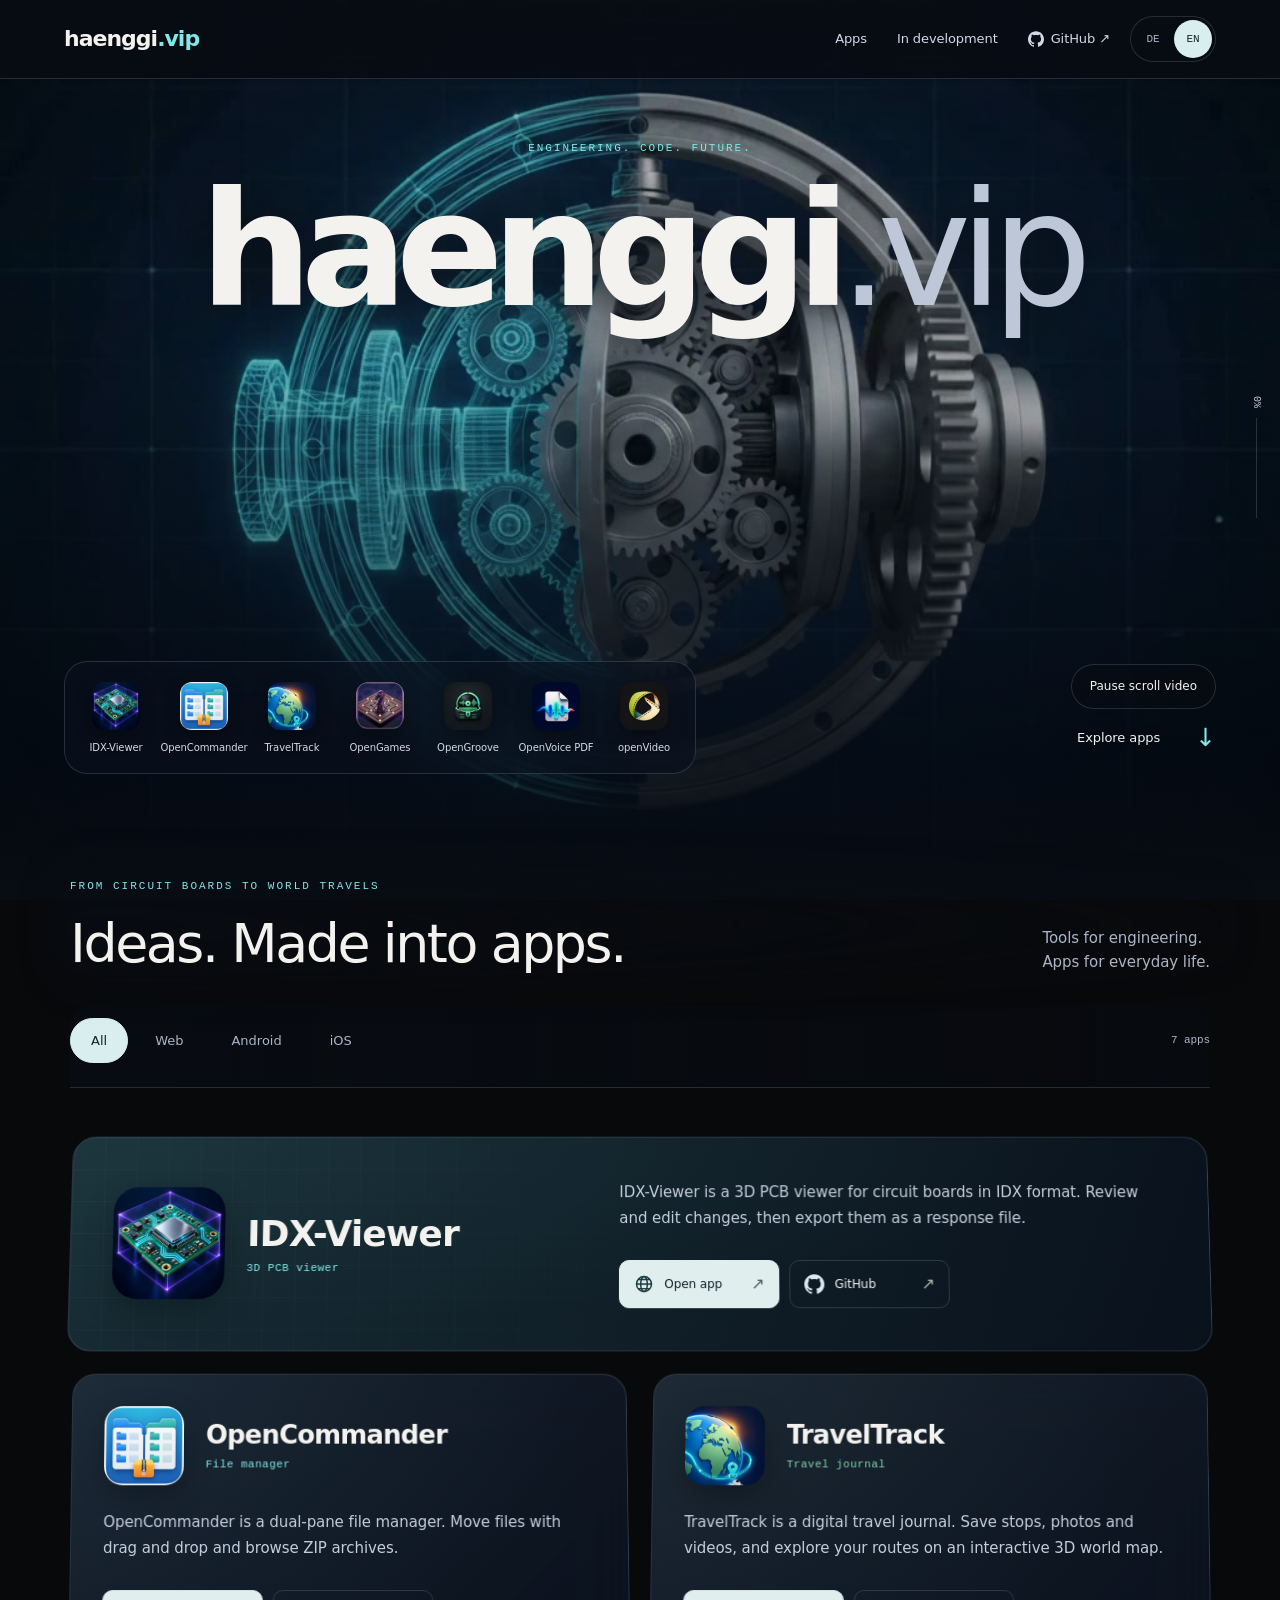
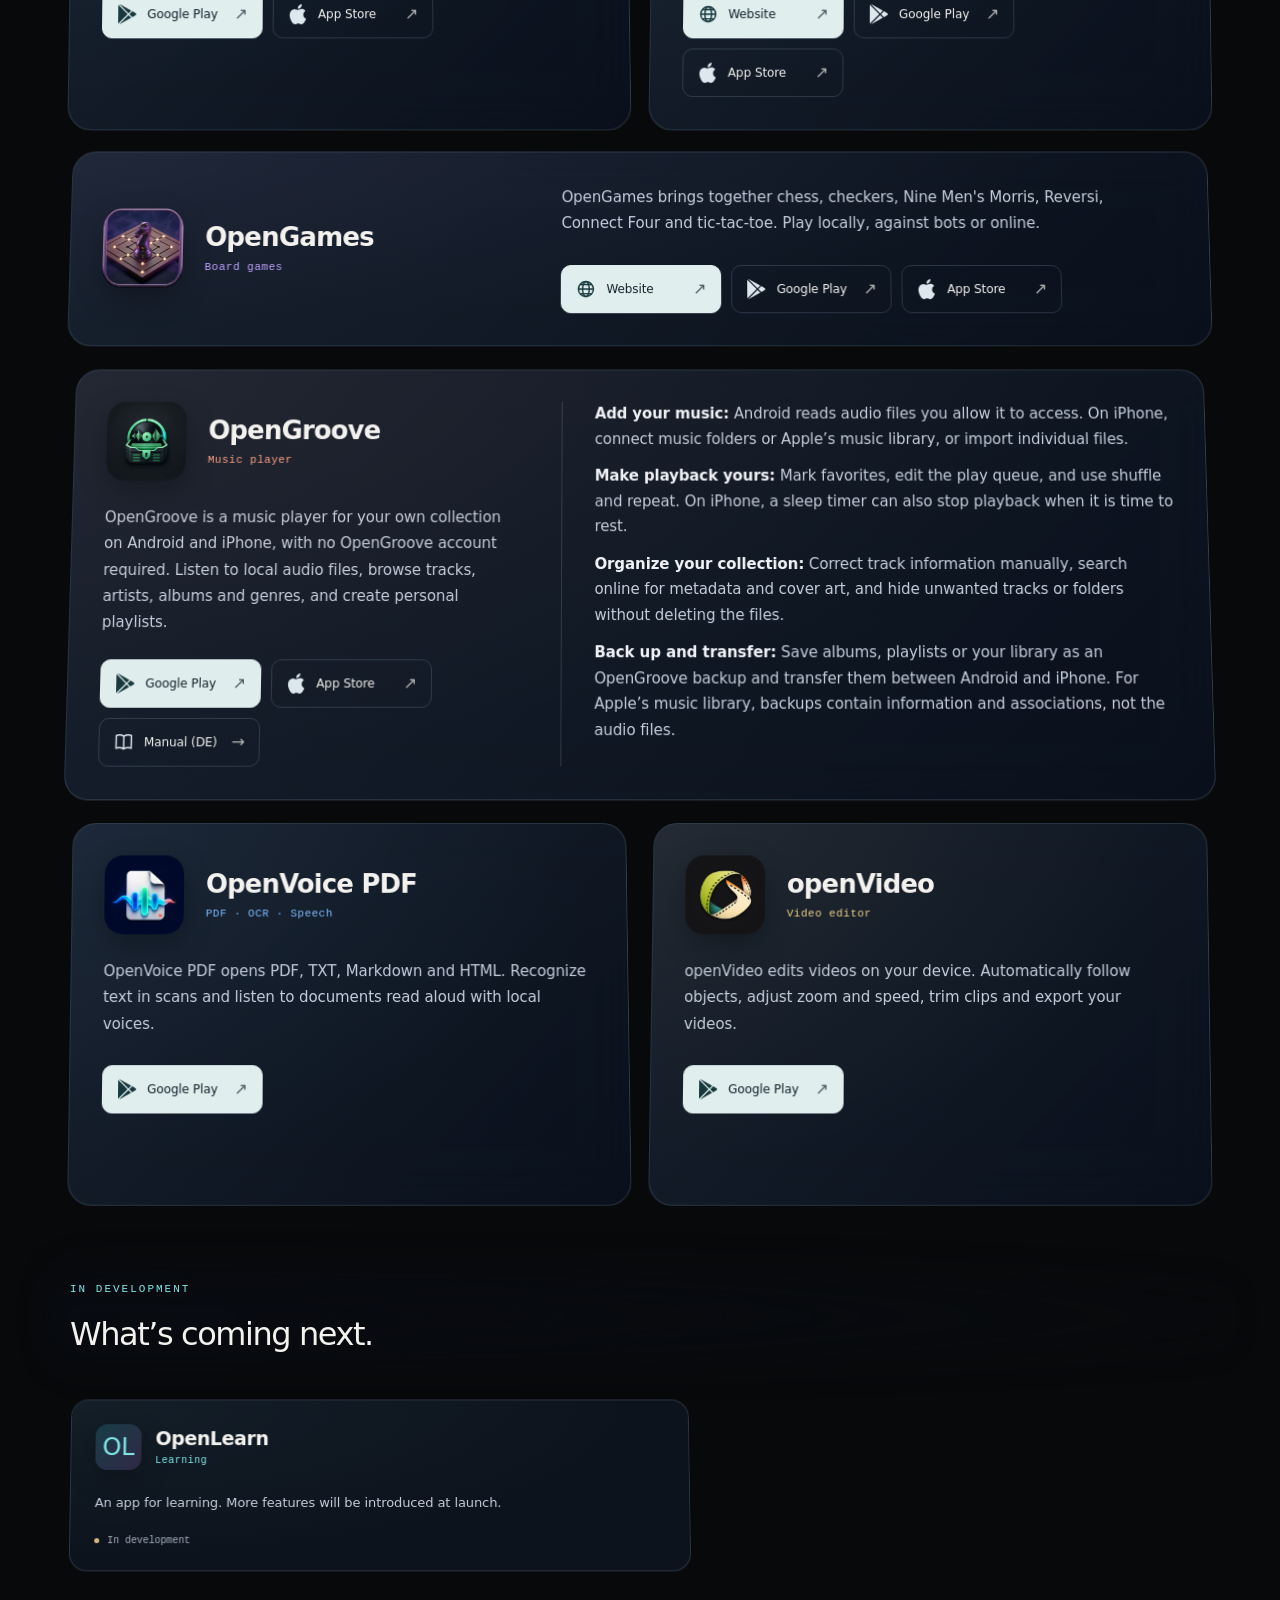
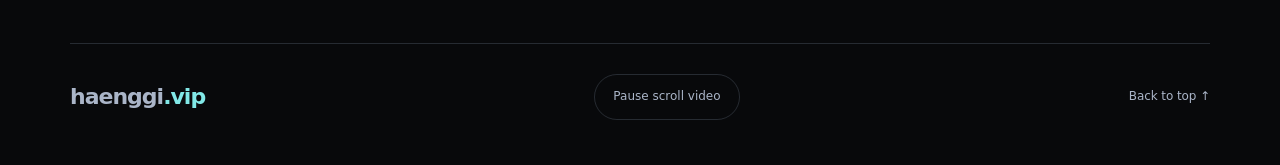
==== en/index.html @ 6e9cf8d0 "Expand OpenGroove homepage overview with platform-specific features" ====
<!doctype html>
<html lang="en"><head><meta charset="utf-8"><meta name="viewport" content="width=device-width,initial-scale=1"><meta name="theme-color" content="#080c13"><title>haenggi.vip | Apps and PCB tools</title><meta name="description" content="Discover IDX-Viewer, OpenCommander, TravelTrack, OpenGames, OpenGroove, OpenVoice PDF and openVideo: apps for engineering, files, travel, games, music and documents."><meta property="og:title" content="haenggi.vip | Apps and PCB tools"><meta property="og:description" content="Discover IDX-Viewer, OpenCommander, TravelTrack, OpenGames, OpenGroove, OpenVoice PDF and openVideo: apps for engineering, files, travel, games, music and documents."><meta property="og:type" content="website"><link rel="canonical" href="https://haenggi.vip/en/"><link rel="icon" href="../assets/favicon.svg"><link rel="stylesheet" href="../cool-website.css"><link rel="stylesheet" href="../styles.css?v=20261025-opengroove"><script src="../language.js" defer></script><script src="../config.js" defer></script><script src="../cool-website.js" defer></script><script src="../app.js?v=20261013" defer></script>
<link rel="alternate" hreflang="de" href="https://haenggi.vip/">
<link rel="alternate" hreflang="en" href="https://haenggi.vip/en/">
<link rel="alternate" hreflang="x-default" href="https://haenggi.vip/">
<meta name="robots" content="index,follow,max-image-preview:large">
<meta property="og:url" content="https://haenggi.vip/en/">
<meta property="og:site_name" content="haenggi.vip">
<meta property="og:locale" content="en_US">
<meta property="og:image" content="https://haenggi.vip/assets/hero-poster.jpg">
<meta property="og:image:width" content="1280">
<meta property="og:image:height" content="720">
<meta property="og:image:alt" content="Mechanical structure from the haenggi.vip background film">
<meta name="twitter:card" content="summary_large_image">
<script type="application/ld+json">
{
  "@context": "https://schema.org",
  "@graph": [
    {
      "@type": "WebSite",
      "@id": "https://haenggi.vip/#website",
      "url": "https://haenggi.vip/",
      "name": "haenggi.vip",
      "inLanguage": "en"
    },
    {
      "@type": "CollectionPage",
      "@id": "https://haenggi.vip/en/#page",
      "url": "https://haenggi.vip/en/",
      "name": "haenggi.vip | Apps and PCB tools",
      "description": "Discover IDX-Viewer, OpenCommander, TravelTrack, OpenGames, OpenGroove, OpenVoice PDF and openVideo: apps for engineering, files, travel, games, music and documents.",
      "inLanguage": "en",
      "isPartOf": {
        "@id": "https://haenggi.vip/#website"
      },
      "mainEntity": {
        "@type": "ItemList",
        "name": "Published apps and engineering tools",
        "numberOfItems": 7,
        "itemListElement": [
          {
            "@type": "ListItem",
            "position": 1,
            "item": {
              "@type": [
                "SoftwareApplication",
                "SoftwareSourceCode"
              ],
              "@id": "https://haenggi.vip/#idx-viewer",
              "name": "IDX-Viewer",
              "description": "IDX-Viewer is a 3D PCB viewer for circuit boards in IDX format. Review and edit changes, then export them as a response file.",
              "url": "https://haenggi-vip.github.io/IDX-Viewer/",
              "applicationCategory": "DesignApplication",
              "image": "https://haenggi.vip/assets/icons/idx-viewer.webp",
              "sameAs": [
                "https://github.com/haenggi-vip/IDX-Viewer"
              ],
              "codeRepository": "https://github.com/haenggi-vip/IDX-Viewer"
            }
          },
          {
            "@type": "ListItem",
            "position": 2,
            "item": {
              "@type": "SoftwareApplication",
              "@id": "https://haenggi.vip/#opencommander",
              "name": "OpenCommander",
              "description": "OpenCommander is a dual-pane file manager. Move files with drag and drop and browse ZIP archives.",
              "url": "https://play.google.com/store/apps/details?id=com.opencommander",
              "applicationCategory": "UtilitiesApplication",
              "image": "https://haenggi.vip/assets/icons/opencommander.webp",
              "sameAs": [
                "https://apps.apple.com/ch/app/opencommander/id6804432999"
              ],
              "installUrl": [
                "https://play.google.com/store/apps/details?id=com.opencommander",
                "https://apps.apple.com/ch/app/opencommander/id6804432999"
              ]
            }
          },
          {
            "@type": "ListItem",
            "position": 3,
            "item": {
              "@type": "SoftwareApplication",
              "@id": "https://haenggi.vip/#traveltrack",
              "name": "TravelTrack",
              "description": "TravelTrack is a digital travel journal. Save stops, photos and videos, and explore your routes on an interactive 3D world map.",
              "url": "https://traveltrack.vip",
              "applicationCategory": "TravelApplication",
              "image": "https://haenggi.vip/assets/icons/traveltrack.webp",
              "sameAs": [
                "https://play.google.com/store/apps/details?id=vip.traveltrack.app",
                "https://apps.apple.com/ch/app/traveltrack/id6804429493"
              ],
              "installUrl": [
                "https://play.google.com/store/apps/details?id=vip.traveltrack.app",
                "https://apps.apple.com/ch/app/traveltrack/id6804429493"
              ]
            }
          },
          {
            "@type": "ListItem",
            "position": 4,
            "item": {
              "@type": "SoftwareApplication",
              "@id": "https://haenggi.vip/#opengames",
              "name": "OpenGames",
              "description": "OpenGames brings together chess, checkers, Nine Men's Morris, Reversi, Connect Four and tic-tac-toe. Play locally, against bots or online.",
              "url": "https://opengames.vip",
              "applicationCategory": "GameApplication",
              "image": "https://haenggi.vip/assets/icons/opengames.webp",
              "sameAs": [
                "https://play.google.com/store/apps/details?id=vip.opengames.nativeapp",
                "https://apps.apple.com/ch/app/opengames/id6803944966"
              ],
              "installUrl": [
                "https://play.google.com/store/apps/details?id=vip.opengames.nativeapp",
                "https://apps.apple.com/ch/app/opengames/id6803944966"
              ]
            }
          },
          {
            "@type": "ListItem",
            "position": 5,
            "item": {
              "@type": "SoftwareApplication",
              "@id": "https://haenggi.vip/#opengroove",
              "name": "OpenGroove",
              "description": "OpenGroove is a music player for your own collection on Android and iPhone, with no OpenGroove account required. Listen to local audio files, browse tracks, artists, albums and genres, and create personal playlists.",
              "url": "https://play.google.com/store/apps/details?id=vip.haenggi.opengroove",
              "applicationCategory": "MultimediaApplication",
              "image": "https://haenggi.vip/assets/icons/opengroove.webp",
              "sameAs": [
                "https://apps.apple.com/ch/app/opengroove/id6804463846"
              ],
              "installUrl": [
                "https://play.google.com/store/apps/details?id=vip.haenggi.opengroove",
                "https://apps.apple.com/ch/app/opengroove/id6804463846"
              ]
            }
          },
          {
            "@type": "ListItem",
            "position": 6,
            "item": {
              "@type": "SoftwareApplication",
              "@id": "https://haenggi.vip/#openvoicepdf",
              "name": "OpenVoice PDF",
              "description": "OpenVoice PDF opens PDF, TXT, Markdown and HTML. Recognize text in scans and listen to documents read aloud with local voices.",
              "url": "https://play.google.com/store/apps/details?id=com.openvoicepdf.app",
              "installUrl": "https://play.google.com/store/apps/details?id=com.openvoicepdf.app",
              "operatingSystem": "Android",
              "applicationCategory": "BooksApplication",
              "image": "https://haenggi.vip/assets/icons/openvoicepdf.webp"
            }
          },
          {
            "@type": "ListItem",
            "position": 7,
            "item": {
              "@type": "SoftwareApplication",
              "@id": "https://haenggi.vip/#openvideo",
              "name": "openVideo",
              "description": "openVideo edits videos on your device. Automatically follow objects, adjust zoom and speed, trim clips and export your videos.",
              "url": "https://play.google.com/store/apps/details?id=com.openvideo.app",
              "installUrl": "https://play.google.com/store/apps/details?id=com.openvideo.app",
              "operatingSystem": "Android",
              "applicationCategory": "MultimediaApplication",
              "image": "https://haenggi.vip/assets/icons/openvideo.webp"
            }
          }
        ]
      }
    }
  ]
}
</script>
</head>
<body><a class="skip-link" href="#apps">Skip to apps</a>
<header class="site-header"><a class="brand" href="#origin">haenggi<span>.vip</span></a><nav aria-label="Main navigation"><a href="#apps">Apps</a><a href="#development">In development</a><a href="https://github.com/haenggi-vip" class="nav-github"><svg class="nav-icon" aria-hidden="true" focusable="false" fill="currentColor" role="img" viewBox="0 0 24 24" xmlns="http://www.w3.org/2000/svg"><path d="M12 .297c-6.63 0-12 5.373-12 12 0 5.303 3.438 9.8 8.205 11.385.6.113.82-.258.82-.577 0-.285-.01-1.04-.015-2.04-3.338.724-4.042-1.61-4.042-1.61C4.422 18.07 3.633 17.7 3.633 17.7c-1.087-.744.084-.729.084-.729 1.205.084 1.838 1.236 1.838 1.236 1.07 1.835 2.809 1.305 3.495.998.108-.776.417-1.305.76-1.605-2.665-.3-5.466-1.332-5.466-5.93 0-1.31.465-2.38 1.235-3.22-.135-.303-.54-1.523.105-3.176 0 0 1.005-.322 3.3 1.23.96-.267 1.98-.399 3-.405 1.02.006 2.04.138 3 .405 2.28-1.552 3.285-1.23 3.285-1.23.645 1.653.24 2.873.12 3.176.765.84 1.23 1.91 1.23 3.22 0 4.61-2.805 5.625-5.475 5.92.42.36.81 1.096.81 2.22 0 1.606-.015 2.896-.015 3.286 0 .315.21.69.825.57C20.565 22.092 24 17.592 24 12.297c0-6.627-5.373-12-12-12"/></svg><span>GitHub ↗</span></a></nav><div class="language-switch" role="group" aria-label="Language"><a href="../?lang=de" lang="de" hreflang="de">DE</a><a href="./?lang=en" lang="en" hreflang="en" aria-current="page">EN</a></div></header>
<div class="background" aria-hidden="true"><img class="media-poster" fetchpriority="high" src="../assets/hero-poster.jpg" alt="" width="1280" height="720"><video id="hero-video" data-scroll-src="../assets/hero-scroll.mp4" data-scroll-src-mobile="../assets/hero-scroll-mobile.mp4" muted playsinline preload="none" poster="../assets/hero-poster.jpg"></video></div>
<aside class="scroll-hud" aria-label="Scroll progress"><span><span id="scroll-value">0</span>%</span><div class="progress-track"><i id="progress-fill"></i></div></aside>
<main><section id="origin" class="hero"><div class="hero-shell"><div class="hero-heading"><p class="eyebrow">ENGINEERING. CODE. FUTURE.</p><h1>haenggi<span>.vip</span></h1></div><div class="hero-bottom"><button class="motion-button hero-motion" data-motion-toggle aria-pressed="false">Pause scroll video</button><nav class="app-dock" aria-label="Jump to an app"><a href="#idx-viewer" title="IDX-Viewer"><img src="../assets/icons/idx-viewer.webp" width="48" height="48" alt=""><span>IDX-Viewer</span></a><a href="#opencommander" title="OpenCommander"><img src="../assets/icons/opencommander.webp" width="48" height="48" alt=""><span>OpenCommander</span></a><a href="#traveltrack" title="TravelTrack"><img src="../assets/icons/traveltrack.webp" width="48" height="48" alt=""><span>TravelTrack</span></a><a href="#opengames" title="OpenGames"><img src="../assets/icons/opengames.webp" width="48" height="48" alt=""><span>OpenGames</span></a><a href="#opengroove" title="OpenGroove"><img src="../assets/icons/opengroove.webp" width="48" height="48" alt=""><span>OpenGroove</span></a><a href="#openvoicepdf" title="OpenVoice PDF"><img src="../assets/icons/openvoicepdf.webp" width="48" height="48" alt=""><span>OpenVoice PDF</span></a><a href="#openvideo" title="openVideo"><img src="../assets/icons/openvideo.webp" width="48" height="48" alt=""><span>openVideo</span></a></nav><a class="scroll-cue" href="#apps"><span>Explore apps</span><span aria-hidden="true">↓</span></a></div></div></section>
<div id="apps" class="collection"><div class="collection-heading"><div><p class="eyebrow">FROM CIRCUIT BOARDS TO WORLD TRAVELS</p><h2>Ideas. Made into apps.</h2></div><p class="collection-note">Tools for engineering.<br>Apps for everyday life.</p></div>
<div class="filter-bar" hidden><div class="filters" role="group" aria-label="Filter apps by platform"><button data-filter="all" aria-pressed="true">All</button><button data-filter="web" aria-pressed="false">Web</button><button data-filter="android" aria-pressed="false">Android</button><button data-filter="ios" aria-pressed="false">iOS</button></div><span id="result-count" role="status">7 apps</span></div>
<section id="engineering" class="portfolio engineering" aria-label="PCB and engineering"><div class="cards">
<!-- Standardparts: bis zur Veröffentlichung ausgeblendet.
<article class="app-card" id="standardparts"><div class="app-identity"><img class="app-icon" src="../assets/icons/standardparts.webp" width="96" height="96" alt="" loading="lazy"><div><h3>Standardparts</h3><p class="category">CAD Teile</p></div></div><div class="card-info"><p class="app-description">CAD-Bauteile für die mechanische Konstruktion.</p></div></article>
-->
<article class="app-card" data-platforms="web" id="idx-viewer"><div class="app-identity"><img class="app-icon" src="../assets/icons/idx-viewer.webp" width="96" height="96" alt="" loading="lazy"><div><h3>IDX-Viewer</h3><p class="category">3D PCB viewer</p></div></div><div class="card-info"><p class="app-description">IDX-Viewer is a 3D PCB viewer for circuit boards in IDX format. Review and edit changes, then export them as a response file.</p><div class="app-actions"><a class="app-link" href="https://haenggi-vip.github.io/IDX-Viewer/" aria-label="IDX-Viewer — open app"><svg class="button-icon" style="fill:none" aria-hidden="true" focusable="false" xmlns="http://www.w3.org/2000/svg" viewBox="0 0 24 24" fill="none" stroke="currentColor" stroke-width="1.7"><circle cx="12" cy="12" r="9"/><ellipse cx="12" cy="12" rx="4" ry="9"/><path d="M3 12h18M5 6.5h14M5 17.5h14"/></svg><span class="button-label">Open app</span><span class="button-arrow" aria-hidden="true">↗</span></a><a class="store-link" href="https://github.com/haenggi-vip/IDX-Viewer" aria-label="IDX-Viewer on GitHub"><svg class="button-icon" aria-hidden="true" focusable="false" fill="currentColor" role="img" viewBox="0 0 24 24" xmlns="http://www.w3.org/2000/svg"><path d="M12 .297c-6.63 0-12 5.373-12 12 0 5.303 3.438 9.8 8.205 11.385.6.113.82-.258.82-.577 0-.285-.01-1.04-.015-2.04-3.338.724-4.042-1.61-4.042-1.61C4.422 18.07 3.633 17.7 3.633 17.7c-1.087-.744.084-.729.084-.729 1.205.084 1.838 1.236 1.838 1.236 1.07 1.835 2.809 1.305 3.495.998.108-.776.417-1.305.76-1.605-2.665-.3-5.466-1.332-5.466-5.93 0-1.31.465-2.38 1.235-3.22-.135-.303-.54-1.523.105-3.176 0 0 1.005-.322 3.3 1.23.96-.267 1.98-.399 3-.405 1.02.006 2.04.138 3 .405 2.28-1.552 3.285-1.23 3.285-1.23.645 1.653.24 2.873.12 3.176.765.84 1.23 1.91 1.23 3.22 0 4.61-2.805 5.625-5.475 5.92.42.36.81 1.096.81 2.22 0 1.606-.015 2.896-.015 3.286 0 .315.21.69.825.57C20.565 22.092 24 17.592 24 12.297c0-6.627-5.373-12-12-12"/></svg><span class="button-label">GitHub</span><span class="button-arrow" aria-hidden="true">↗</span></a></div></div></article></div></section>
<section id="digital" class="portfolio digital" aria-label="Everyday apps"><div class="cards"><article class="app-card" data-platforms="android ios" id="opencommander"><div class="app-identity"><img class="app-icon" src="../assets/icons/opencommander.webp" width="96" height="96" alt="" loading="lazy"><div><h3>OpenCommander</h3><p class="category">File manager</p></div></div><div class="card-info"><p class="app-description">OpenCommander is a dual-pane file manager. Move files with drag and drop and browse ZIP archives.</p><div class="app-actions"><a class="app-link" data-app="opencommander" href="https://play.google.com/store/apps/details?id=com.opencommander" aria-label="OpenCommander on Google Play"><svg class="button-icon" aria-hidden="true" focusable="false" fill="currentColor" role="img" viewBox="0 0 24 24" xmlns="http://www.w3.org/2000/svg"><path d="M22.018 13.298l-3.919 2.218-3.515-3.493 3.543-3.521 3.891 2.202a1.49 1.49 0 0 1 0 2.594zM1.337.924a1.486 1.486 0 0 0-.112.568v21.017c0 .217.045.419.124.6l11.155-11.087L1.337.924zm12.207 10.065l3.258-3.238L3.45.195a1.466 1.466 0 0 0-.946-.179l11.04 10.973zm0 2.067l-11 10.933c.298.036.612-.016.906-.183l13.324-7.54-3.23-3.21z"/></svg><span class="button-label">Google Play</span><span class="button-arrow" aria-hidden="true">↗</span></a><a class="store-link" href="https://apps.apple.com/ch/app/opencommander/id6804432999" aria-label="OpenCommander on the App Store"><svg class="button-icon" aria-hidden="true" focusable="false" fill="currentColor" role="img" viewBox="0 0 24 24" xmlns="http://www.w3.org/2000/svg"><path d="M12.152 6.896c-.948 0-2.415-1.078-3.96-1.04-2.04.027-3.91 1.183-4.961 3.014-2.117 3.675-.546 9.103 1.519 12.09 1.013 1.454 2.208 3.09 3.792 3.039 1.52-.065 2.09-.987 3.935-.987 1.831 0 2.35.987 3.96.948 1.637-.026 2.676-1.48 3.676-2.948 1.156-1.688 1.636-3.325 1.662-3.415-.039-.013-3.182-1.221-3.22-4.857-.026-3.04 2.48-4.494 2.597-4.559-1.429-2.09-3.623-2.324-4.39-2.376-2-.156-3.675 1.09-4.61 1.09zM15.53 3.83c.843-1.012 1.4-2.427 1.245-3.83-1.207.052-2.662.805-3.532 1.818-.78.896-1.454 2.338-1.273 3.714 1.338.104 2.715-.688 3.559-1.701"/></svg><span class="button-label">App Store</span><span class="button-arrow" aria-hidden="true">↗</span></a></div></div></article><article class="app-card" data-platforms="web android ios" id="traveltrack"><div class="app-identity"><img class="app-icon" src="../assets/icons/traveltrack.webp" width="96" height="96" alt="" loading="lazy"><div><h3>TravelTrack</h3><p class="category">Travel journal</p></div></div><div class="card-info"><p class="app-description">TravelTrack is a digital travel journal. Save stops, photos and videos, and explore your routes on an interactive 3D world map.</p><div class="app-actions"><a class="app-link" data-app="traveltrack" href="https://traveltrack.vip" aria-label="TravelTrack — open app"><svg class="button-icon" style="fill:none" aria-hidden="true" focusable="false" xmlns="http://www.w3.org/2000/svg" viewBox="0 0 24 24" fill="none" stroke="currentColor" stroke-width="1.7"><circle cx="12" cy="12" r="9"/><ellipse cx="12" cy="12" rx="4" ry="9"/><path d="M3 12h18M5 6.5h14M5 17.5h14"/></svg><span class="button-label">Website</span><span class="button-arrow" aria-hidden="true">↗</span></a><a class="store-link" href="https://play.google.com/store/apps/details?id=vip.traveltrack.app" aria-label="TravelTrack on Google Play"><svg class="button-icon" aria-hidden="true" focusable="false" fill="currentColor" role="img" viewBox="0 0 24 24" xmlns="http://www.w3.org/2000/svg"><path d="M22.018 13.298l-3.919 2.218-3.515-3.493 3.543-3.521 3.891 2.202a1.49 1.49 0 0 1 0 2.594zM1.337.924a1.486 1.486 0 0 0-.112.568v21.017c0 .217.045.419.124.6l11.155-11.087L1.337.924zm12.207 10.065l3.258-3.238L3.45.195a1.466 1.466 0 0 0-.946-.179l11.04 10.973zm0 2.067l-11 10.933c.298.036.612-.016.906-.183l13.324-7.54-3.23-3.21z"/></svg><span class="button-label">Google Play</span><span class="button-arrow" aria-hidden="true">↗</span></a><a class="store-link" href="https://apps.apple.com/ch/app/traveltrack/id6804429493" aria-label="TravelTrack on the App Store"><svg class="button-icon" aria-hidden="true" focusable="false" fill="currentColor" role="img" viewBox="0 0 24 24" xmlns="http://www.w3.org/2000/svg"><path d="M12.152 6.896c-.948 0-2.415-1.078-3.96-1.04-2.04.027-3.91 1.183-4.961 3.014-2.117 3.675-.546 9.103 1.519 12.09 1.013 1.454 2.208 3.09 3.792 3.039 1.52-.065 2.09-.987 3.935-.987 1.831 0 2.35.987 3.96.948 1.637-.026 2.676-1.48 3.676-2.948 1.156-1.688 1.636-3.325 1.662-3.415-.039-.013-3.182-1.221-3.22-4.857-.026-3.04 2.48-4.494 2.597-4.559-1.429-2.09-3.623-2.324-4.39-2.376-2-.156-3.675 1.09-4.61 1.09zM15.53 3.83c.843-1.012 1.4-2.427 1.245-3.83-1.207.052-2.662.805-3.532 1.818-.78.896-1.454 2.338-1.273 3.714 1.338.104 2.715-.688 3.559-1.701"/></svg><span class="button-label">App Store</span><span class="button-arrow" aria-hidden="true">↗</span></a></div></div></article><article class="app-card" data-platforms="web android ios" id="opengames"><div class="app-identity"><img class="app-icon" src="../assets/icons/opengames.webp" width="96" height="96" alt="" loading="lazy"><div><h3>OpenGames</h3><p class="category">Board games</p></div></div><div class="card-info"><p class="app-description">OpenGames brings together chess, checkers, Nine Men's Morris, Reversi, Connect Four and tic-tac-toe. Play locally, against bots or online.</p><div class="app-actions"><a class="app-link" data-app="opengames" href="https://opengames.vip" aria-label="OpenGames — open app"><svg class="button-icon" style="fill:none" aria-hidden="true" focusable="false" xmlns="http://www.w3.org/2000/svg" viewBox="0 0 24 24" fill="none" stroke="currentColor" stroke-width="1.7"><circle cx="12" cy="12" r="9"/><ellipse cx="12" cy="12" rx="4" ry="9"/><path d="M3 12h18M5 6.5h14M5 17.5h14"/></svg><span class="button-label">Website</span><span class="button-arrow" aria-hidden="true">↗</span></a><a class="store-link" href="https://play.google.com/store/apps/details?id=vip.opengames.nativeapp" aria-label="OpenGames on Google Play"><svg class="button-icon" aria-hidden="true" focusable="false" fill="currentColor" role="img" viewBox="0 0 24 24" xmlns="http://www.w3.org/2000/svg"><path d="M22.018 13.298l-3.919 2.218-3.515-3.493 3.543-3.521 3.891 2.202a1.49 1.49 0 0 1 0 2.594zM1.337.924a1.486 1.486 0 0 0-.112.568v21.017c0 .217.045.419.124.6l11.155-11.087L1.337.924zm12.207 10.065l3.258-3.238L3.45.195a1.466 1.466 0 0 0-.946-.179l11.04 10.973zm0 2.067l-11 10.933c.298.036.612-.016.906-.183l13.324-7.54-3.23-3.21z"/></svg><span class="button-label">Google Play</span><span class="button-arrow" aria-hidden="true">↗</span></a><a class="store-link" href="https://apps.apple.com/ch/app/opengames/id6803944966" aria-label="OpenGames on the App Store"><svg class="button-icon" aria-hidden="true" focusable="false" fill="currentColor" role="img" viewBox="0 0 24 24" xmlns="http://www.w3.org/2000/svg"><path d="M12.152 6.896c-.948 0-2.415-1.078-3.96-1.04-2.04.027-3.91 1.183-4.961 3.014-2.117 3.675-.546 9.103 1.519 12.09 1.013 1.454 2.208 3.09 3.792 3.039 1.52-.065 2.09-.987 3.935-.987 1.831 0 2.35.987 3.96.948 1.637-.026 2.676-1.48 3.676-2.948 1.156-1.688 1.636-3.325 1.662-3.415-.039-.013-3.182-1.221-3.22-4.857-.026-3.04 2.48-4.494 2.597-4.559-1.429-2.09-3.623-2.324-4.39-2.376-2-.156-3.675 1.09-4.61 1.09zM15.53 3.83c.843-1.012 1.4-2.427 1.245-3.83-1.207.052-2.662.805-3.532 1.818-.78.896-1.454 2.338-1.273 3.714 1.338.104 2.715-.688 3.559-1.701"/></svg><span class="button-label">App Store</span><span class="button-arrow" aria-hidden="true">↗</span></a></div></div></article><article class="app-card" data-platforms="android ios" id="opengroove"><div class="app-identity"><img class="app-icon" src="../assets/icons/opengroove.webp" width="96" height="96" alt="" loading="lazy"><div><h3>OpenGroove</h3><p class="category">Music player</p></div></div><div class="card-info"><p class="app-description">OpenGroove is a music player for your own collection on Android and iPhone, with no OpenGroove account required. Listen to local audio files, browse tracks, artists, albums and genres, and create personal playlists.</p><ul class="app-details"><li><strong>Add your music:</strong> Android reads audio files you allow it to access. On iPhone, connect music folders or Apple’s music library, or import individual files.</li><li><strong>Make playback yours:</strong> Mark favorites, edit the play queue, and use shuffle and repeat. On iPhone, a sleep timer can also stop playback when it is time to rest.</li><li><strong>Organize your collection:</strong> Correct track information manually, search online for metadata and cover art, and hide unwanted tracks or folders without deleting the files.</li><li><strong>Back up and transfer:</strong> Save albums, playlists or your library as an OpenGroove backup and transfer them between Android and iPhone. For Apple’s music library, backups contain information and associations, not the audio files.</li></ul><div class="app-actions"><a class="app-link" data-app="opengroove" href="https://play.google.com/store/apps/details?id=vip.haenggi.opengroove" aria-label="OpenGroove on Google Play"><svg class="button-icon" aria-hidden="true" focusable="false" fill="currentColor" role="img" viewBox="0 0 24 24" xmlns="http://www.w3.org/2000/svg"><path d="M22.018 13.298l-3.919 2.218-3.515-3.493 3.543-3.521 3.891 2.202a1.49 1.49 0 0 1 0 2.594zM1.337.924a1.486 1.486 0 0 0-.112.568v21.017c0 .217.045.419.124.6l11.155-11.087L1.337.924zm12.207 10.065l3.258-3.238L3.45.195a1.466 1.466 0 0 0-.946-.179l11.04 10.973zm0 2.067l-11 10.933c.298.036.612-.016.906-.183l13.324-7.54-3.23-3.21z"/></svg><span class="button-label">Google Play</span><span class="button-arrow" aria-hidden="true">↗</span></a><a class="store-link" href="https://apps.apple.com/ch/app/opengroove/id6804463846" aria-label="OpenGroove on the App Store"><svg class="button-icon" aria-hidden="true" focusable="false" fill="currentColor" role="img" viewBox="0 0 24 24" xmlns="http://www.w3.org/2000/svg"><path d="M12.152 6.896c-.948 0-2.415-1.078-3.96-1.04-2.04.027-3.91 1.183-4.961 3.014-2.117 3.675-.546 9.103 1.519 12.09 1.013 1.454 2.208 3.09 3.792 3.039 1.52-.065 2.09-.987 3.935-.987 1.831 0 2.35.987 3.96.948 1.637-.026 2.676-1.48 3.676-2.948 1.156-1.688 1.636-3.325 1.662-3.415-.039-.013-3.182-1.221-3.22-4.857-.026-3.04 2.48-4.494 2.597-4.559-1.429-2.09-3.623-2.324-4.39-2.376-2-.156-3.675 1.09-4.61 1.09zM15.53 3.83c.843-1.012 1.4-2.427 1.245-3.83-1.207.052-2.662.805-3.532 1.818-.78.896-1.454 2.338-1.273 3.714 1.338.104 2.715-.688 3.559-1.701"/></svg><span class="button-label">App Store</span><span class="button-arrow" aria-hidden="true">↗</span></a><a class="store-link" href="../opengroove/handbuch/" aria-label="Read the OpenGroove manual in German"><svg class="button-icon" style="fill:none" aria-hidden="true" focusable="false" viewBox="0 0 24 24" fill="none" stroke="currentColor" stroke-width="1.7"><path d="M12 5v15M3 4c3-1 6-1 9 1 3-2 6-2 9-1v15c-3-1-6-1-9 1-3-2-6-2-9-1Z"/></svg><span class="button-label">Manual (DE)</span><span class="button-arrow" aria-hidden="true">→</span></a></div></div></article><article class="app-card" data-platforms="android" id="openvoicepdf"><div class="app-identity"><img class="app-icon" src="../assets/icons/openvoicepdf.webp" width="96" height="96" alt="" loading="lazy"><div><h3>OpenVoice PDF</h3><p class="category">PDF · OCR · Speech</p></div></div><div class="card-info"><p class="app-description">OpenVoice PDF opens PDF, TXT, Markdown and HTML. Recognize text in scans and listen to documents read aloud with local voices.</p><div class="app-actions"><a class="app-link" href="https://play.google.com/store/apps/details?id=com.openvoicepdf.app" aria-label="OpenVoice PDF on Google Play"><svg class="button-icon" aria-hidden="true" focusable="false" fill="currentColor" role="img" viewBox="0 0 24 24" xmlns="http://www.w3.org/2000/svg"><path d="M22.018 13.298l-3.919 2.218-3.515-3.493 3.543-3.521 3.891 2.202a1.49 1.49 0 0 1 0 2.594zM1.337.924a1.486 1.486 0 0 0-.112.568v21.017c0 .217.045.419.124.6l11.155-11.087L1.337.924zm12.207 10.065l3.258-3.238L3.45.195a1.466 1.466 0 0 0-.946-.179l11.04 10.973zm0 2.067l-11 10.933c.298.036.612-.016.906-.183l13.324-7.54-3.23-3.21z"/></svg><span class="button-label">Google Play</span><span class="button-arrow" aria-hidden="true">↗</span></a></div></div></article><article class="app-card" data-platforms="android" id="openvideo"><div class="app-identity"><img class="app-icon" src="../assets/icons/openvideo.webp" width="96" height="96" alt="" loading="lazy"><div><h3>openVideo</h3><p class="category">Video editor</p></div></div><div class="card-info"><p class="app-description">openVideo edits videos on your device. Automatically follow objects, adjust zoom and speed, trim clips and export your videos.</p><div class="app-actions"><a class="app-link" href="https://play.google.com/store/apps/details?id=com.openvideo.app" aria-label="openVideo on Google Play"><svg class="button-icon" aria-hidden="true" focusable="false" fill="currentColor" role="img" viewBox="0 0 24 24" xmlns="http://www.w3.org/2000/svg"><path d="M22.018 13.298l-3.919 2.218-3.515-3.493 3.543-3.521 3.891 2.202a1.49 1.49 0 0 1 0 2.594zM1.337.924a1.486 1.486 0 0 0-.112.568v21.017c0 .217.045.419.124.6l11.155-11.087L1.337.924zm12.207 10.065l3.258-3.238L3.45.195a1.466 1.466 0 0 0-.946-.179l11.04 10.973zm0 2.067l-11 10.933c.298.036.612-.016.906-.183l13.324-7.54-3.23-3.21z"/></svg><span class="button-label">Google Play</span><span class="button-arrow" aria-hidden="true">↗</span></a></div></div></article></div></section></div>
<section id="development" class="development"><div class="section-heading"><p class="eyebrow">IN DEVELOPMENT</p><h2>What’s coming next.</h2></div><div class="development-grid"><article class="app-card" id="openlearn"><div class="app-identity"><span class="app-monogram" aria-hidden="true">OL</span><div><h3>OpenLearn</h3><p class="category">Learning</p></div></div><div class="card-info"><p class="app-description">An app for learning. More features will be introduced at launch.</p><p class="app-status">In development</p></div></article></div></section>
</main><footer class="minimal-footer"><a class="brand" href="#origin">haenggi<span>.vip</span></a><button id="motion-toggle" class="motion-button" aria-pressed="false">Reduce motion</button><a href="#origin">Back to top ↑</a></footer></body></html>
---- cool-website.css ----
/* ============================================================================
   cool-website.css: the taste floor
   ----------------------------------------------------------------------------
   Two layers, and the split matters:

     TOKENS   what you override per brand. Colour roles, the type ramp, the
              spacing scale, elevation, motion. A brand is ~12 values.
     DEVICES  what the engine drives. Do not restyle these to taste; they are
              the mechanism. Style your own markup instead.

   Nothing here draws a "component". There are no card, badge, or pill classes,
   because a stylesheet that ships those is how every page built on it ends up
   with the same shapes. You get a floor and a vocabulary; the composition is
   yours.
   ========================================================================== */

/* ---------------------------------------------------------------- tokens -- */
:root {
  /* --- colour roles. Override these six and the page is rebranded. -------- */
  --cw-canvas:      #08090b;   /* the page ground. Drift interpolates this.   */
  --cw-surface:     #101217;   /* anything raised off the ground             */
  --cw-ink:         #f4f2ef;   /* primary text                               */
  --cw-ink-soft:    #9a9ba1;   /* secondary text. Tinted, never flat gray.   */
  --cw-accent:      #d8ff3e;   /* ONE accent. It owns a region, not confetti. */
  --cw-accent-ink:  #08090b;   /* text that sits on the accent               */

  --cw-hairline:    color-mix(in oklab, var(--cw-ink) 12%, transparent);
  --cw-hairline-strong: color-mix(in oklab, var(--cw-ink) 22%, transparent);

  /* --- type. Two families max. Display carries voice, text carries prose. - */
  --cw-font-display: "Instrument Sans", "Geist", system-ui, sans-serif;
  --cw-font-text:    "Geist", system-ui, sans-serif;
  --cw-font-mono:    "Geist Mono", ui-monospace, monospace;

  /* Fluid ramp. Tracking tightens as size grows because a face set at 6rem
     with 0 tracking reads loose; this is optical correction, not decoration. */
  --cw-t-xs:   clamp(0.75rem, 0.72rem + 0.15vw, 0.82rem);
  --cw-t-sm:   clamp(0.875rem, 0.84rem + 0.18vw, 0.95rem);
  --cw-t-base: clamp(1rem, 0.96rem + 0.22vw, 1.125rem);
  --cw-t-lg:   clamp(1.2rem, 1.1rem + 0.5vw, 1.5rem);
  --cw-t-xl:   clamp(1.6rem, 1.35rem + 1.2vw, 2.25rem);
  --cw-t-2xl:  clamp(2.1rem, 1.6rem + 2.4vw, 3.4rem);
  --cw-t-3xl:  clamp(2.8rem, 1.9rem + 4.2vw, 5rem);
  --cw-t-4xl:  clamp(3.4rem, 1.9rem + 6.6vw, 7.5rem);

  --cw-track-tight:  -0.035em;
  --cw-track-snug:   -0.02em;
  --cw-track-normal: -0.005em;
  --cw-track-wide:    0.08em;

  --cw-leading-none: 0.94;
  --cw-leading-tight: 1.06;
  --cw-leading-body: 1.62;

  --cw-measure: 62ch;

  /* --- space. 4px base: the useful middle steps an 8-only scale misses. --- */
  --cw-1: 0.25rem;  --cw-2: 0.5rem;   --cw-3: 0.75rem;  --cw-4: 1rem;
  --cw-5: 1.5rem;   --cw-6: 2rem;     --cw-7: 3rem;     --cw-8: 4rem;
  --cw-9: 6rem;     --cw-10: 8rem;    --cw-11: 12rem;

  /* Section rhythm is fluid so a phone doesn't inherit desktop air. */
  --cw-section: clamp(4.5rem, 9vw, 11rem);
  --cw-gutter:  clamp(1.25rem, 5vw, 5.5rem);
  --cw-maxw:    82rem;

  /* --- radius. Pick one scale for the page and hold it. ------------------- */
  --cw-r-sm: 6px;  --cw-r-md: 12px;  --cw-r-lg: 20px;  --cw-r-pill: 999px;

  /* --- elevation. Every shadow has an offset AND a soft blur, and is tinted
         to the canvas hue. A zero-offset coloured halo is decoration, not
         depth, so there isn't one here. ---------------------------------- */
  --cw-shadow-color: 220 40% 2%;
  --cw-e1: 0 1px 2px hsl(var(--cw-shadow-color) / 0.28),
           0 2px 6px -1px hsl(var(--cw-shadow-color) / 0.20);
  --cw-e2: 0 2px 4px hsl(var(--cw-shadow-color) / 0.24),
           0 8px 18px -4px hsl(var(--cw-shadow-color) / 0.30);
  --cw-e3: 0 4px 8px hsl(var(--cw-shadow-color) / 0.22),
           0 18px 40px -8px hsl(var(--cw-shadow-color) / 0.38),
           0 48px 90px -24px hsl(var(--cw-shadow-color) / 0.30);

  /* Edge light: a 1px top highlight sells a raised surface better than any
     amount of blur, because real raised things catch light on their lip. */
  --cw-edge: inset 0 1px 0 color-mix(in oklab, var(--cw-ink) 10%, transparent);

  /* --- motion. Built-in CSS easings are too weak for UI. ------------------ */
  --cw-ease-out:    cubic-bezier(0.23, 1, 0.32, 1);
  --cw-ease-in-out: cubic-bezier(0.77, 0, 0.175, 1);
  --cw-ease-drawer: cubic-bezier(0.32, 0.72, 0, 1);
  --cw-d-fast: 160ms;  --cw-d-base: 240ms;  --cw-d-slow: 420ms;

  --cw-z-stage: 1; --cw-z-copy: 20; --cw-z-chrome: 60;
}

/* --------------------------------------------------------------- reset -- */
*, *::before, *::after { box-sizing: border-box; }
html { -webkit-text-size-adjust: 100%; scroll-behavior: smooth; }
@media (prefers-reduced-motion: reduce) { html { scroll-behavior: auto; } }

body {
  margin: 0;
  background: var(--cw-canvas);
  color: var(--cw-ink);
  font-family: var(--cw-font-text);
  font-size: var(--cw-t-base);
  line-height: var(--cw-leading-body);
  letter-spacing: var(--cw-track-normal);
  -webkit-font-smoothing: antialiased;
  text-rendering: optimizeLegibility;
  font-synthesis-weight: none;
  overflow-x: clip;
}
img, video, canvas, svg { display: block; max-width: 100%; }
button, input, select, textarea { font: inherit; color: inherit; }

/* ------------------------------------------------- the browser surfaces --
   The parts you did not draw still carry the design. Selection, caret, focus
   ring, scrollbar and tabular numerals all ship with defaults that belong to no
   design system. Theming them is the cheapest signal that a page was built
   rather than assembled, and it is the step that gets skipped most reliably. */
::selection { background: var(--cw-accent); color: var(--cw-accent-ink); }
:root { caret-color: var(--cw-accent); accent-color: var(--cw-accent); }
:focus-visible {
  outline: 2px solid var(--cw-accent);
  outline-offset: 3px;
  border-radius: var(--cw-r-sm);
}
:where(a) { color: inherit; text-decoration-thickness: 1px; text-underline-offset: 0.22em; }
@supports (scrollbar-color: auto) {
  html { scrollbar-color: color-mix(in oklab, var(--cw-ink) 26%, transparent) transparent; scrollbar-width: thin; }
}
:where(table, .cw-nums, [data-cw-count]) { font-variant-numeric: tabular-nums; }

/* ----------------------------------------------------------- typography -- */
.cw-display {
  font-family: var(--cw-font-display);
  font-weight: 500;
  line-height: var(--cw-leading-none);
  letter-spacing: var(--cw-track-tight);
  text-wrap: balance;
  margin: 0;
}
.cw-display--xl { font-size: var(--cw-t-4xl); }
.cw-display--lg { font-size: var(--cw-t-3xl); }
.cw-display--md { font-size: var(--cw-t-2xl); letter-spacing: var(--cw-track-snug); }
.cw-lede {
  font-size: var(--cw-t-lg);
  line-height: 1.44;
  letter-spacing: var(--cw-track-snug);
  color: var(--cw-ink);
  max-width: 46ch;
  text-wrap: pretty;
  margin: 0;
}
.cw-body { max-width: var(--cw-measure); color: var(--cw-ink-soft); text-wrap: pretty; margin: 0; }
.cw-label {
  font-family: var(--cw-font-mono);
  font-size: var(--cw-t-xs);
  letter-spacing: var(--cw-track-wide);
  text-transform: uppercase;
  color: var(--cw-ink-soft);
}

/* ---------------------------------------------------------------- layout -- */
.cw-wrap { width: 100%; max-width: var(--cw-maxw); margin-inline: auto; padding-inline: var(--cw-gutter); }
.cw-section { padding-block: var(--cw-section); }
/* More space above a heading than below it: the gap belongs to the boundary,
   not to the pair. */
.cw-stack > * + * { margin-top: var(--cw-4); }
.cw-stack > :is(h1,h2,h3) { margin-top: var(--cw-7); }
.cw-stack > :is(h1,h2,h3):first-child { margin-top: 0; }
.cw-rule { height: 1px; border: 0; background: var(--cw-hairline); margin: 0; }

/* =============================================================== DEVICES ==
   Driven by the engine. Restyle your own markup, not these.                */

.cw-act--pinned { position: relative; }
.cw-stage {
  position: sticky; top: 0;
  height: 100vh; height: 100svh;
  overflow: clip;
  z-index: var(--cw-z-stage);
}

/* scrub / sequence media */
.cw-stage :is(video[data-cw-scrub], canvas[data-cw-sequence], .cw-stage__poster) {
  position: absolute; inset: 0;
  width: 100%; height: 100%;
  object-fit: cover;
}
video[data-cw-scrub] { opacity: 0; transition: opacity 380ms var(--cw-ease-out); }
.cw-has-clip video[data-cw-scrub] { opacity: 1; }
/* The poster is a live frame-holder, not a placeholder: it stays up until a
   real video frame has painted, which is what stops the blank-stage flash. */
.cw-stage__poster { z-index: 0; transition: opacity 380ms var(--cw-ease-out); }
.cw-has-clip .cw-stage__poster { opacity: 0; }

/* A scrim only where text sits. A full-frame darkening layer flattens the
   image everywhere to fix contrast in one corner. */
.cw-scrim {
  position: absolute; inset: 0; pointer-events: none; z-index: 1;
  background: linear-gradient(
    var(--cw-scrim-angle, 180deg),
    color-mix(in oklab, var(--cw-canvas) var(--cw-scrim-a, 78%), transparent) 0%,
    color-mix(in oklab, var(--cw-canvas) 30%, transparent) 42%,
    transparent 68%);
}
/* Point the scrim at the copy. A scrim gradient that darkens the top while the
   copy sits at the bottom fixes contrast nowhere and flattens the image
   everywhere, which is the most common way text-over-video goes wrong. */
.cw-scrim--bottom { --cw-scrim-angle: 0deg; }
.cw-scrim--left   { --cw-scrim-angle: 90deg; }
.cw-scrim--right  { --cw-scrim-angle: 270deg; }

/* Corner scrims, for copy anchored to a corner. An edge gradient has to darken
   a whole band across the frame to cover one corner; a corner gradient puts the
   density where the text is and leaves the rest of the image alone. Pair with
   .cw-copy--lead / .cw-copy--trail. */
.cw-scrim--lead {
  background: linear-gradient(to top right,
    color-mix(in oklab, var(--cw-canvas) 94%, transparent) 0%,
    color-mix(in oklab, var(--cw-canvas) 72%, transparent) 30%,
    color-mix(in oklab, var(--cw-canvas) 30%, transparent) 52%,
    transparent 72%);
}
.cw-scrim--trail {
  background: linear-gradient(to top left,
    color-mix(in oklab, var(--cw-canvas) 94%, transparent) 0%,
    color-mix(in oklab, var(--cw-canvas) 72%, transparent) 30%,
    color-mix(in oklab, var(--cw-canvas) 30%, transparent) 52%,
    transparent 72%);
}
/* A band across the bottom, for copy that spans the full width of the frame.
   That is what both corner anchors become below 860px, and it is also the right
   shape whenever the copy block is wider than a corner. */
.cw-scrim--band {
  background: linear-gradient(to top,
    color-mix(in oklab, var(--cw-canvas) 94%, transparent) 0%,
    color-mix(in oklab, var(--cw-canvas) 74%, transparent) 22%,
    color-mix(in oklab, var(--cw-canvas) 30%, transparent) 42%,
    transparent 58%);
}
.cw-scrim--vignette {
  background: radial-gradient(120% 90% at 50% 45%, transparent 40%,
              color-mix(in oklab, var(--cw-canvas) 70%, transparent) 100%);
}

/* copy over a stage.
   max-width is in rem, never ch. A `ch` on this container resolves against the
   CONTAINER's font-size (body size), not the display size of the heading inside
   it, so `max-width: 20ch` here silently produces a ~180px column and wraps a
   hero headline to six lines. Set a ch measure on the text element itself. */
.cw-copy {
  position: absolute; z-index: var(--cw-z-copy);
  inset-inline: var(--cw-gutter);
  max-width: min(46rem, 76vw);
  will-change: opacity, transform;
}
.cw-copy--lead   { left: var(--cw-gutter); bottom: clamp(3rem, 12vh, 9rem); }
/* inset-inline FIRST. It is the shorthand for left+right, so declaring it after
   `left: 50%` resets left to auto and the block drifts off the left edge. */
.cw-copy--center { inset-inline: auto; left: 50%; top: 50%; translate: -50% -50%; text-align: center; }
.cw-copy--trail  { inset-inline: auto; right: var(--cw-gutter); bottom: clamp(3rem, 12vh, 9rem); text-align: right; }

/* cue defaults: the engine writes opacity/transform inline, these are the
   pre-paint state so nothing flashes before the first read() */
[data-cw-cue] { opacity: 0; will-change: opacity, transform; }
.cw-ready [data-cw-cue] { transition: none; }

/* kinetic split */
.cw-split { display: inline-block; overflow: hidden; vertical-align: top; }
/* Descenders live below the baseline; a line mask clipped to the line box eats
   the tails off g, y, p, j. The padding buys them room back. */
.cw-split--line { display: block; padding-bottom: 0.14em; margin-bottom: -0.14em; }
.cw-split__i { display: inline-block; will-change: transform, opacity; }
.cw-is-split { opacity: 1 !important; }

/* horizontal rail */
[data-cw-pan] { display: flex; will-change: transform; }

/* reveal + parallax */
[data-cw-reveal] { will-change: clip-path; }
[data-cw-parallax] { will-change: transform; }

/* flow reveal (fires once) */
[data-cw-in], [data-cw-stagger] > * {
  opacity: 0;
  transform: translate3d(0, 14px, 0);
  transition: opacity 620ms var(--cw-ease-out), transform 620ms var(--cw-ease-out);
}
[data-cw-in].cw-in, [data-cw-stagger] > .cw-in { opacity: 1; transform: none; }

/* pointer devices */
[data-cw-tilt] { transform-style: preserve-3d; will-change: transform; }
[data-cw-magnet] { will-change: transform; }
/* isolation always; position only if nothing more specific already set it.
   Written with :where() (zero specificity) on purpose: a plain `position:
   relative` here has the same weight as `.cw-stage` and, being later in the
   file, silently wins. A stage carrying both attributes then stops being
   sticky and the whole act scrolls away instead of pinning. */
[data-cw-spotlight] { isolation: isolate; }
:where([data-cw-spotlight]) { position: relative; }
[data-cw-spotlight]::after {
  content: ""; position: absolute; inset: 0; pointer-events: none; z-index: 2;
  background: radial-gradient(
    28rem 28rem at calc(var(--cw-mx, 0.5) * 100%) calc(var(--cw-my, 0.5) * 100%),
    color-mix(in oklab, var(--cw-accent) 16%, transparent), transparent 70%);
  opacity: 0; transition: opacity var(--cw-d-slow) var(--cw-ease-out);
}
[data-cw-spotlight]:hover::after { opacity: 1; }

/* =========================================================== WORLDFLIGHT ==
   One fixed stage for the whole page. The only thing in document flow is the
   spacer, and it is empty. If you find yourself adding a section here, you want
   act mode instead: the moment a real block scrolls past the fixed stage, the
   page has a seam again and the whole point is gone.                        */

[data-cw-mode="worldflight"] { position: relative; }

.cw-world {
  position: fixed; inset: 0;
  overflow: clip;
  z-index: var(--cw-z-stage);
  background: var(--cw-canvas);
}

/* Every leg is mounted for the life of the page and stacked in the same box.
   The engine owns opacity, visibility and z-index here; do not set them. */
.cw-world__seg {
  position: absolute; inset: 0;
  opacity: 0;
  will-change: opacity;
}
.cw-world__seg > :is(video, img, canvas) {
  position: absolute; inset: 0;
  width: 100%; height: 100%;
  object-fit: cover;
}
/* The poster is the frame-holder AND the first camera move: the engine pushes
   it in slowly until a real decoded frame is available to replace it. */
.cw-world__poster {
  z-index: 0;
  transform-origin: 50% 50%;
  transition: opacity 420ms var(--cw-ease-out);
}
.cw-world__seg > video { z-index: 1; }
.cw-world__seg.cw-has-clip .cw-world__poster { opacity: 0; }
/* The act stylesheet lights a clip through its ancestor act. A worldflight leg
   has no act, so match the class the engine also writes on the clip itself. */
video[data-cw-scrub].cw-has-clip { opacity: 1; }

/* The copy layer is fixed too, and inert by default: the engine hands
   pointer-events back to a block only while it is actually legible. */
.cw-world__copy {
  position: fixed; inset: 0;
  z-index: var(--cw-z-copy);
  pointer-events: none;
}
.cw-world__cwrim { position: absolute; inset: 0; pointer-events: none; z-index: 0; }
[data-cw-copy] {
  opacity: 0;
  pointer-events: none;
  will-change: opacity, transform;
}
.cw-ready [data-cw-copy] { transition: none; }

/* The track. Empty on purpose. */
.cw-world__spacer { pointer-events: none; }

/* scroll progress */
[data-cw-progress] {
  position: fixed; inset: 0 0 auto 0; height: 2px; z-index: var(--cw-z-chrome);
  background: var(--cw-accent); transform-origin: 0 50%; transform: scaleX(0);
  will-change: transform;
}

/* ----------------------------------------------------------- atmosphere --
   Depth is not only shadow. Grain keeps a flat dark ground from banding, and
   it is the difference between "a dark page" and "a lit room". */
.cw-grain { position: fixed; inset: 0; pointer-events: none; z-index: 3; opacity: 0.045; }
.cw-grain::before {
  content: ""; position: absolute; inset: -50%;
  background-image: url("data:image/svg+xml;utf8,<svg xmlns='http://www.w3.org/2000/svg' width='140' height='140'><filter id='n'><feTurbulence type='fractalNoise' baseFrequency='0.85' numOctaves='3'/></filter><rect width='140' height='140' filter='url(%23n)'/></svg>");
}

/* -------------------------------------------------------- reduced motion -- */
@media (prefers-reduced-motion: reduce) {
  /* Fewer and gentler, not zero. Opacity still carries the reveal so the page
     is comprehensible; every position change is dropped. */
  [data-cw-in], [data-cw-stagger] > * { transform: none; transition-duration: 220ms; }
  [data-cw-parallax], [data-cw-pan], .cw-split__i { transform: none !important; }
  /* A wipe is a position change too. Show reveal content settled. */
  [data-cw-reveal] { clip-path: none !important; }
  /* A rail's transform IS its navigation, not decoration. Zeroing it the way
     parallax and kinetic type are zeroed parks the act on its first screenful
     and makes everything past the fold unreachable: a device degrading into
     missing content. Hand the travel back to the reader as an ordinary scroll
     region instead, so the same items are all still gettable without motion.
     A build that would rather re-lay the rail out as a grid can still do that;
     this is the floor, not the ceiling. */
  [data-cw-act="pan"] .cw-stage,
  [data-cw-act="pan"] [data-cw-stage] {
    overflow-x: auto; overflow-y: hidden;
    overscroll-behavior-x: contain;
    scroll-snap-type: x proximity;
  }
  [data-cw-pan] > * { scroll-snap-align: center; }
  [data-cw-spotlight]::after { display: none; }
  /* A worldflight keeps its whole story here. No clip is ever fetched, so the
     posters are the film, and they cross-dissolve through exactly the same
     seams at exactly the same scroll positions. The push-in and the copy drift
     are the only things that go. */
  .cw-world__poster, [data-cw-copy] { transform: none !important; }
}

/* --------------------------------------------------------------- mobile -- */
@media (max-width: 860px) {
  .cw-copy { inset-inline: var(--cw-gutter); max-width: none; }
  .cw-copy--trail { text-align: left; }
  .cw-stage { height: 100svh; }
  /* .cw-copy--trail re-anchors to the left and spans the full width here, so a
     bottom-RIGHT corner gradient darkens the one corner the copy just left and
     guarantees a contrast failure over any bright clip. Point the density at
     the copy: the same band .cw-scrim--band paints. */
  .cw-scrim--trail {
    background: linear-gradient(to top,
      color-mix(in oklab, var(--cw-canvas) 94%, transparent) 0%,
      color-mix(in oklab, var(--cw-canvas) 74%, transparent) 22%,
      color-mix(in oklab, var(--cw-canvas) 30%, transparent) 42%,
      transparent 58%);
  }
}
---- styles.css ----
:root{color-scheme:dark;--bg:#080c13;--ink:#f0f3f8;--muted:#aab5c8;--cyan:#81e8e7;--line:rgba(200,224,255,.16);font-family:Arial,Helvetica,sans-serif;background:var(--bg);color:var(--ink)}
*{box-sizing:border-box}html{scroll-behavior:smooth;scroll-padding-top:100px}body{margin:0;isolation:isolate}a{color:inherit;text-decoration:none}button{font:inherit;cursor:pointer}button,a{-webkit-tap-highlight-color:transparent}button:focus-visible,a:focus-visible{outline:2px solid var(--cyan);outline-offset:6px}button{color:inherit}::selection{background:#81e8e7;color:#080c13}[hidden]{display:none!important}.skip-link{position:fixed;top:8px;left:8px;z-index:20;padding:15px;background:var(--bg);transform:translateY(-160%)}.skip-link:focus{transform:none}
.site-header{position:absolute;inset:0 0 auto;z-index:5;display:flex;align-items:center;justify-content:space-between;padding:30px 5vw;gap:20px}.brand{font-size:22px;font-weight:750;letter-spacing:-1px}.brand span{color:var(--cyan)}.site-header nav{display:flex;gap:30px;font-size:13px}.site-header nav a{color:#d0d9e6;padding:10px 0}.site-header nav a:hover{color:var(--cyan)}
.background{position:fixed;inset:0;z-index:-2;background:#080c13;overflow:hidden}.background img,.background video{position:absolute;width:100%;height:100%;object-fit:cover}.background video{opacity:0;transition:opacity .6s}.video-ready .background video{opacity:1}.background:after{content:"";position:absolute;inset:0;background:linear-gradient(180deg,rgba(3,8,16,.34),rgba(3,8,16,.12) 30%,rgba(3,8,16,.78) 84%,#080c13)}
.hero{height: min(850px,90svh);min-height:570px;position:relative}.hero-shell{height:100%;padding:140px 5vw 36px;display:flex;flex-direction:column;justify-content:space-between}.hero-heading{text-align:center;filter:drop-shadow(0 3px 30px #080c13)}.eyebrow{font-family:ui-monospace,SFMono-Regular,Consolas,monospace;font-size:11px;line-height:1.6;letter-spacing:2px;color:var(--cyan);margin:0 0 18px}.hero h1{font-size:clamp(70px,12.4vw,184px);font-weight:600;line-height:.94;letter-spacing:-.075em;margin:0}.hero h1 span{font-weight:300;color:#bdc7d7}.hero-bottom{display:flex;align-items:end;justify-content:space-between;gap:24px}.app-dock{display:flex;gap:6px;padding:10px;border:1px solid var(--line);border-radius:23px;background:rgba(10,18,30,.6);backdrop-filter:blur(22px)}.app-dock a{width:96px;display:flex;flex-direction:column;align-items:center;gap:10px;padding:10px 4px 7px;border-radius:14px;transition:background .2s,transform .3s}.app-dock a:hover{background:#ffffff0d;transform:translateY(-6px)}.app-dock img{border-radius:12px;box-shadow:0 6px 18px #0005}.app-dock span{font-size:10px;color:#d3dbe7}.scroll-cue{display:flex;align-items:center;gap:35px;font-size:13px;padding:16px 0}.scroll-cue>span:last-child{font-size:25px;color:var(--cyan)}
.scroll-hud{position:fixed;right:18px;top:44%;z-index:4;font:10px ui-monospace,monospace;color:#bed0da;display:flex;align-items:center;gap:10px;writing-mode:vertical-rl}.progress-track{height:100px;width:1px;background:#ffffff26}.progress-track i{display:block;height:100%;background:var(--cyan);transform-origin:top;transform:scaleY(0)}
.collection,.development{max-width:1240px;margin:auto;padding:68px 50px 0}.collection-heading{display:flex;justify-content:space-between;align-items:end;gap:20px;margin-bottom:32px}h2{font-size:clamp(32px,4.2vw,56px);line-height:1.12;letter-spacing:-.045em;font-weight:500;margin:0}.collection-note{color:var(--muted);font-size:15px;line-height:1.6;margin:0}.filter-bar{display:flex;align-items:center;justify-content:space-between;gap:16px;border-bottom:1px solid var(--line);padding-bottom:24px;margin-bottom:30px}.filters{display:flex;gap:6px}.filters button{border:1px solid transparent;background:transparent;border-radius:30px;padding:11px 20px;min-height:44px;font-size:13px;color:var(--muted);transition:.2s}.filters button:hover{color:var(--ink);background:#ffffff0c}.filters button[aria-pressed=true]{background:#d9eeee;color:#11232b;border-color:#d9eeee}#result-count{font:11px ui-monospace,monospace;color:var(--muted);white-space:nowrap}.cards{display:grid;grid-template-columns:repeat(2,minmax(0,1fr));gap:22px}.engineering .cards{grid-template-columns:1fr}.portfolio+.portfolio{margin-top:22px}
.app-card{--accent:129,232,231;position:relative;min-width:0;border:1px solid var(--line);border-radius:24px;background:linear-gradient(135deg,rgba(25,36,52,.85),rgba(9,16,28,.9));backdrop-filter:blur(24px);padding:32px;display:flex;flex-direction:column;transition:border-color .3s,box-shadow .3s;scroll-margin-top:32px}.app-card:before{content:"";pointer-events:none;position:absolute;inset:0;border-radius:inherit;background:radial-gradient(ellipse at 0 0,rgba(var(--accent),.12),transparent 65%);opacity:.45;transition:opacity .4s}.app-card:hover,.app-card:focus-within{border-color:rgba(var(--accent),.6);box-shadow:0 20px 65px #0005,0 0 30px rgba(var(--accent),.07)}.app-card:hover:before,.app-card:focus-within:before{opacity:1}.app-card>*{position:relative}.app-identity{display:flex;align-items:center;gap:22px}.app-icon,.app-monogram{width:80px;height:80px;flex-shrink:0;border-radius:19px;box-shadow:0 10px 28px #0004;transition:transform .35s cubic-bezier(.2,.8,.2,1)}.app-card:hover .app-icon{transform:translateY(-5px) rotate(-3deg)}.app-monogram{display:grid;place-items:center;background:linear-gradient(135deg,#183d48,#302845);color:var(--cyan);font-size:24px}.app-identity h3{font-size:26px;line-height:1.15;letter-spacing:-.8px;margin:0 0 8px;font-weight:600}.category{color:rgb(var(--accent));font:11px ui-monospace,monospace;letter-spacing:.5px;margin:0}.card-info{display:flex;flex-direction:column;flex:1}.app-description{font-size:15px;line-height:1.75;color:#b6c1d1;margin:24px 0 28px;max-width:60ch}.app-actions{display:flex;flex-wrap:wrap;gap:8px;margin-top:auto}.app-link,.store-link{display:inline-flex;align-items:center;justify-content:center;gap:18px;border:1px solid var(--line);border-radius:10px;padding:12px 14px;min-height:44px;font-size:12px;font-weight:500;transition:background .2s,border-color .2s}.app-link{background:#e0eeee;color:#102027;border-color:#e0eeee}.app-link:hover{background:#fff;border-color:#fff}.store-link:hover{background:#ffffff0d;border-color:#7f92a8}.app-actions a span:last-child{opacity:.7}.engineering .app-card{display:grid;grid-template-columns:1fr 1.2fr;gap:50px;padding:42px;background:linear-gradient(110deg,rgba(24,47,56,.92),rgba(9,18,29,.92));overflow:hidden}.engineering .app-card:after{content:"";position:absolute;inset:0;z-index:-1;pointer-events:none;background-image:linear-gradient(#81e8e709 1px,transparent 1px),linear-gradient(90deg,#81e8e709 1px,transparent 1px);background-size:32px 32px;mask-image:linear-gradient(90deg,#000,transparent 65%)}.engineering .app-identity{align-self:center}.engineering .app-icon{width:112px;height:112px;border-radius:25px}.engineering .app-identity h3{font-size:36px}.engineering .app-description{margin-top:0}#traveltrack{--accent:129,215,175}#opengames{--accent:190,161,255}#opengroove{--accent:255,163,129}
.development{padding-top:96px;padding-bottom:90px}.section-heading{margin-bottom:28px}.development h2{font-size:32px}.development-grid{display:grid;grid-template-columns:repeat(3,minmax(0,1fr));gap:18px}.development .app-card{padding:24px;background:rgba(13,21,32,.85);border-radius:18px}.development .app-identity{gap:14px}.development .app-icon,.development .app-monogram{width:46px;height:46px;border-radius:12px}.development h3{font-size:19px;margin-bottom:5px;letter-spacing:-.4px}.development .category{font-size:10px}.development .app-description{font-size:13px;line-height:1.65;margin:22px 0}.app-status{font:10px ui-monospace,monospace;color:#a5b0c0;margin:auto 0 0}.app-status:before{content:"";display:inline-block;background:#d5bb7a;width:5px;height:5px;border-radius:50%;margin-right:8px}
.minimal-footer{border-top:1px solid var(--line);max-width:1140px;margin:auto;display:flex;align-items:center;justify-content:space-between;gap:20px;padding:30px 0 45px;font-size:12px;color:var(--muted)}.motion-button{border:1px solid var(--line);background:transparent;border-radius:30px;padding:12px 18px;min-height:44px;font-size:12px}.motion-button:hover{color:var(--ink);border-color:var(--cyan)}.motion-off *{scroll-behavior:auto!important;transition:none!important}.app-card:focus-within{opacity:1!important;transform:none!important}
@media(min-width:1500px){.hero-shell{max-width:1500px;margin:auto}}
@media(max-width:900px){.engineering .app-card{grid-template-columns:1fr;gap:28px;padding:32px}.engineering .app-description{margin-top:0}.engineering .app-icon{width:88px;height:88px}.development-grid{grid-template-columns:1fr}.development .app-card{display:grid;grid-template-columns:1fr 1.2fr;gap:24px}.development .app-description{margin:0 0 14px}.collection,.development{padding-left:28px;padding-right:28px}.minimal-footer{margin:0 28px}.app-identity{gap:16px}.app-identity h3{font-size:23px}.app-icon{width:64px;height:64px;border-radius:16px}.scroll-hud{right:8px}.collection-note{display:none}}
@media(max-width:600px){html{scroll-padding-top:24px}.site-header{padding:20px}.brand{font-size:20px}.site-header nav{gap:16px;font-size:11px}.site-header nav a:nth-child(2){display:none}.hero{height:76svh;min-height:490px;max-height:660px}.hero-shell{padding:140px 20px 20px}.hero .eyebrow{font-size:9px;letter-spacing:1.8px;margin-bottom:16px}.hero h1{font-size:17vw}.hero-bottom{display:block}.app-dock{justify-content:space-between;padding:7px;gap:0;border-radius:19px}.app-dock a{width:19%;padding:8px 1px;gap:8px}.app-dock img{width:40px;height:40px;border-radius:10px}.app-dock span{font-size:8px;letter-spacing:-.25px}.scroll-cue{justify-content:space-between;padding:18px 3px 0;font-size:12px}.collection,.development{padding-left:20px;padding-right:20px}.collection{padding-top:35px}.collection-heading{margin-bottom:24px}.collection .eyebrow{font-size:8px;letter-spacing:1.25px;margin-bottom:12px}.filter-bar{gap:8px;padding-bottom:20px;margin-bottom:20px}.filters{gap:1px}.filters button{padding:10px 14px;font-size:12px}.cards{grid-template-columns:1fr;gap:16px}.portfolio+.portfolio{margin-top:16px}.app-card,.engineering .app-card{padding:25px;border-radius:20px}.engineering .app-card{gap:24px}.engineering .app-icon{width:76px;height:76px;border-radius:19px}.engineering .app-identity h3{font-size:29px}.app-description{font-size:14px;margin:22px 0 24px}.app-identity h3{font-size:25px}.app-actions{gap:7px}.app-link,.store-link{font-size:11px;gap:12px;padding:12px}.scroll-hud{display:none}.development{padding-top:65px;padding-bottom:55px}.development h2{font-size:28px}.development .app-card{display:flex;gap:0;padding:22px}.development .app-description{margin:18px 0}.minimal-footer{margin:0 20px;flex-wrap:wrap;padding:25px 0;font-size:11px}.motion-button{order:3;width:100%}.background img,.background video{object-position:center}.background:after{background:linear-gradient(180deg,#03081055,#03081022 30%,#080c13d9 78%,#080c13)}}
@media(prefers-reduced-motion:reduce){html{scroll-behavior:auto}*,*:before,*:after{transition:none!important;animation:none!important}}
/* Language links remain usable without JavaScript. */
.site-header nav{margin-left:auto}.language-switch{display:flex;gap:2px;padding:3px;border:1px solid var(--line);border-radius:24px;background:#080c1380}.language-switch a{display:grid;place-items:center;min-width:38px;min-height:38px;border-radius:20px;font:11px ui-monospace,monospace;color:var(--muted)}.language-switch a[aria-current=page]{background:#d9eeee;color:#11232b}.language-switch a:hover{box-shadow:inset 0 0 0 1px var(--cyan)}
@media(max-width:600px){.site-header{gap:12px}.site-header nav{gap:10px}.site-header nav a:last-child{display:none}.language-switch a{min-width:34px;min-height:38px}.language-switch{flex-shrink:0}}

.hero-bottom{position:relative}.hero-motion{position:absolute;right:0;bottom:65px;background:rgba(8,12,19,.8)}
@media(max-width:600px){.hero-motion{bottom:auto;top:-56px;right:0;width:auto;min-height:40px;font-size:11px}}
/* QA: stable legibility over bright film frames, roomy controls and seven apps. */
.collection-heading,.section-heading{position:relative;isolation:isolate}
.collection-heading:before,.section-heading:before{content:"";position:absolute;inset:-22px -20px;z-index:-1;pointer-events:none;background:radial-gradient(ellipse at left,#080c13e8,transparent 85%)}
.app-description{color:#c4cddb}.app-link,.store-link{font-size:13px;min-height:46px;padding:13px 16px}.app-card{opacity:1}
.app-dock a{width:82px;flex-shrink:0}.app-dock{max-width:100%;overflow-x:auto;scrollbar-width:thin;scrollbar-color:#668088 transparent}.app-dock span{white-space:nowrap}
#openvoicepdf{--accent:124,187,255}#openvideo{--accent:236,210,136}
.development-grid:has(>.app-card:only-child){grid-template-columns:1fr}.development-grid>.app-card:only-child{max-width:620px}
@media(max-width:1000px){.hero-bottom{flex-wrap:wrap}.scroll-cue{width:100%;justify-content:space-between}.hero-motion{bottom:auto;top:-56px}.app-dock{width:100%;justify-content:space-between}.app-dock a{width:76px}}
@media(max-width:600px){.hero-shell{padding-top:125px}.hero{min-height:530px}.app-dock{justify-content:flex-start;gap:5px;padding:8px}.app-dock a{width:62px}.app-dock span{font-size:9px;letter-spacing:-.3px}.app-dock img{width:42px;height:42px}.app-link,.store-link{font-size:12px;gap:13px;padding:13px 15px}.app-description{font-size:15px;line-height:1.7}.development-grid>.app-card:only-child{max-width:none}}
.collection-heading:before,.section-heading:before{border-radius:40px;filter:blur(14px)}
.filter-bar{background:linear-gradient(90deg,#080c13d9,#080c1366);border-radius:18px 18px 0 0;padding-top:12px}
@media(max-width:600px){.app-dock{display:grid;grid-template-columns:repeat(4,minmax(0,1fr));gap:5px;overflow:visible}.app-dock a{width:auto;min-height:74px}.hero{min-height:570px}.hero-motion{top:-48px}}

/* Persistent navigation, with room for anchor headings underneath. */
.site-header{position:fixed;z-index:10;padding:16px 5vw;background:rgba(8,12,19,.88);backdrop-filter:blur(20px);-webkit-backdrop-filter:blur(20px);border-bottom:1px solid var(--line)}
html{scroll-padding-top:100px}
@media(max-width:600px){.site-header{padding:12px 20px}html{scroll-padding-top:90px}}
/* Equal action targets with recognizable platform icons. */
.app-actions{gap:10px}
.app-actions .app-link,.app-actions .store-link{width:160px;height:48px;min-height:48px;flex:0 0 160px;padding:0 14px;gap:10px;font-size:12px;line-height:1;justify-content:flex-start}
.button-icon{display:block;width:20px;height:20px;flex:0 0 20px;fill:currentColor}
.button-label{white-space:nowrap;opacity:1!important}
.button-arrow{margin-left:auto;font-size:16px;opacity:.65}
.app-actions .app-link .button-icon{color:#17383d}.app-actions .store-link .button-icon{color:#dce7ee}
@media(max-width:600px){.app-actions .app-link,.app-actions .store-link{width:100%;flex-basis:100%;height:48px;padding:0 18px;font-size:13px}}
.site-header .nav-github{display:inline-flex;align-items:center;gap:7px}.nav-icon{width:16px;height:16px;fill:currentColor}
.digital .app-actions{min-height:106px;align-content:flex-start;align-items:flex-start}
@media(max-width:600px){.site-header nav .nav-github{display:none}.digital .app-actions{min-height:0}}

/* Detailed OpenGroove overview, kept readable within the app grid. */
#opengroove .app-description{margin-bottom:16px}
.app-details{padding:0;margin:0 0 28px;list-style:none;color:#c4cddb;font-size:14px;line-height:1.7}
.app-details li+li{margin-top:12px}.app-details strong{color:#f0f3f8;font-weight:600}
@media(max-width:600px){.app-details{font-size:15px}}
/* Give the expanded music overview room without stretching its neighbor. */
@media(min-width:901px){
#opengames,#opengroove{grid-column:1/-1;display:grid;grid-template-columns:minmax(240px,.8fr) minmax(0,1.2fr);column-gap:48px}
#opengames .app-identity{align-self:center}#opengames .app-description{margin-top:0}#opengames .app-actions{min-height:48px}
#opengroove .card-info{display:contents}#opengroove .app-identity{grid-column:1;grid-row:1;align-self:start}
#opengroove .app-description{grid-column:1;grid-row:2;margin-bottom:24px}
#opengroove .app-details{grid-column:2;grid-row:1/4;margin:0;padding-left:32px;border-left:1px solid var(--line);font-size:15px}
#opengroove .app-actions{grid-column:1;grid-row:3;min-height:0;align-self:end}
}
@media(min-width:601px) and (max-width:900px){#opengroove,#opengames{grid-column:1/-1}}
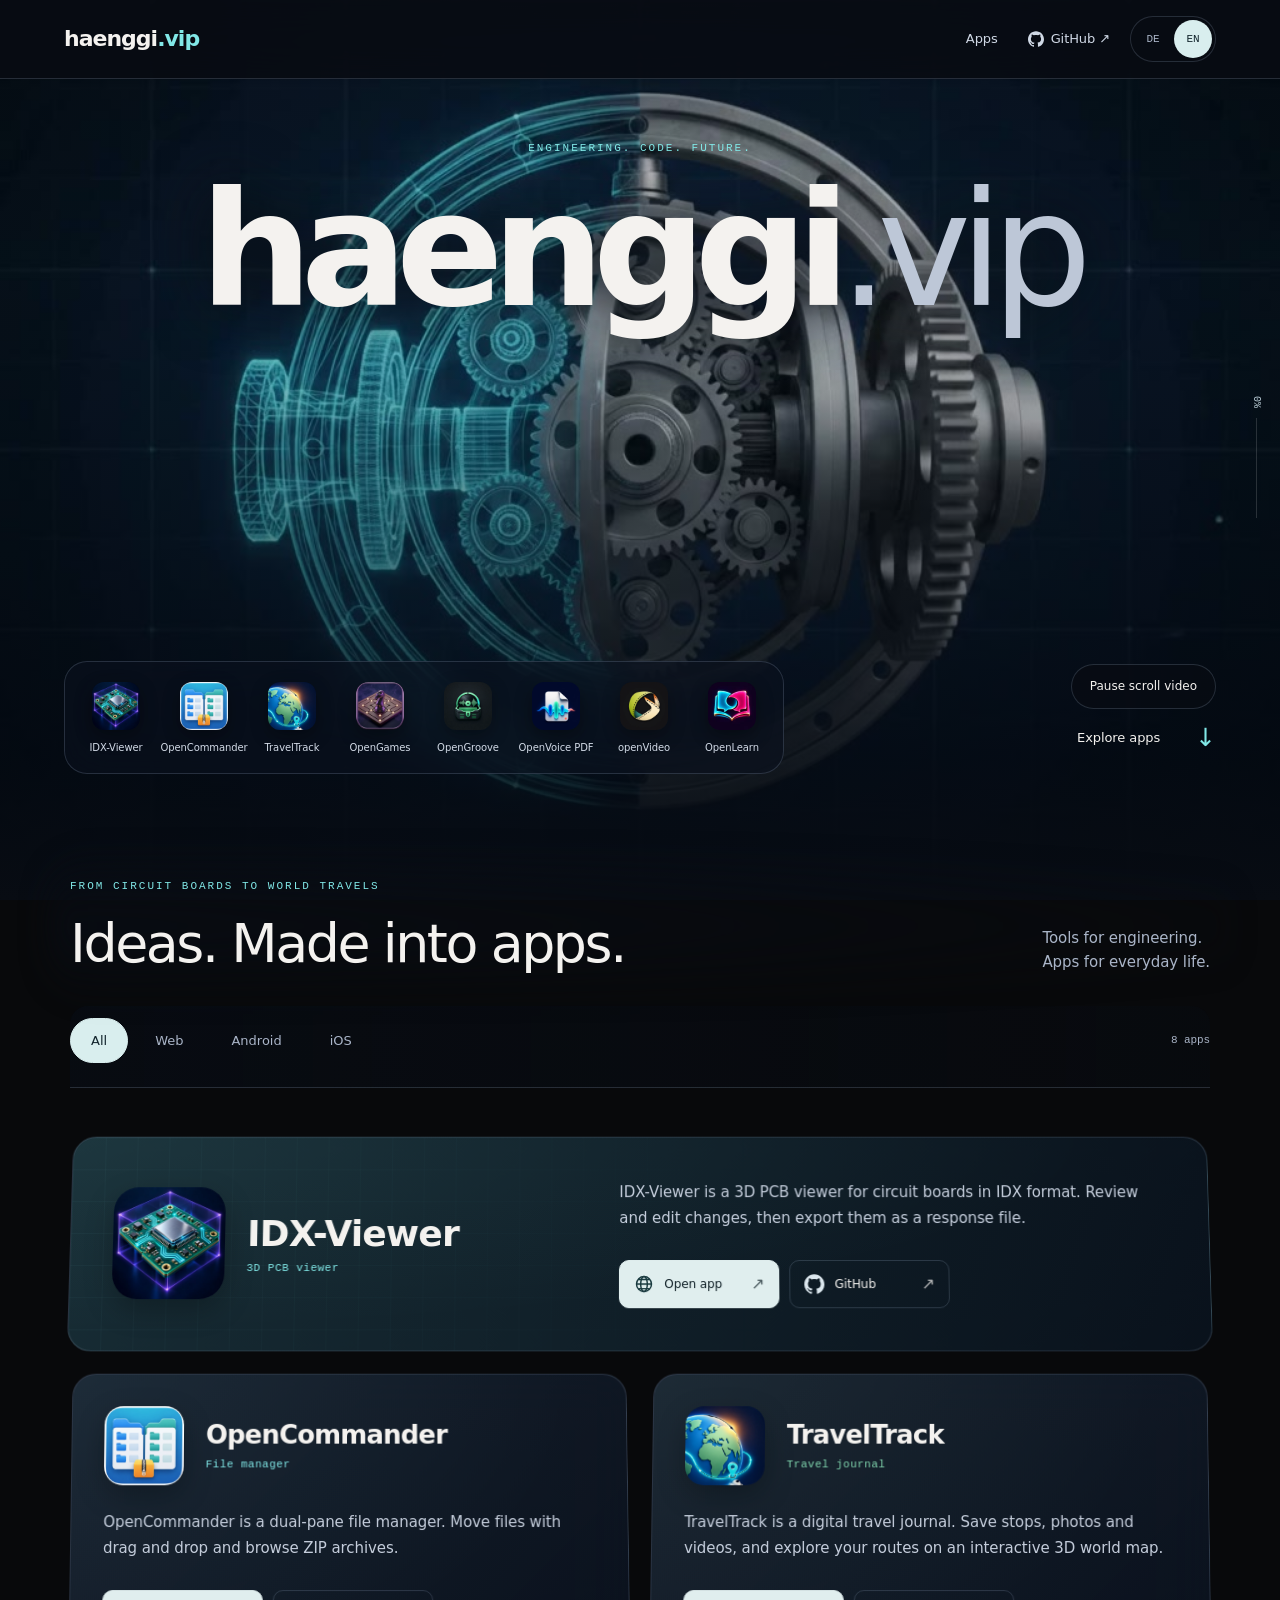
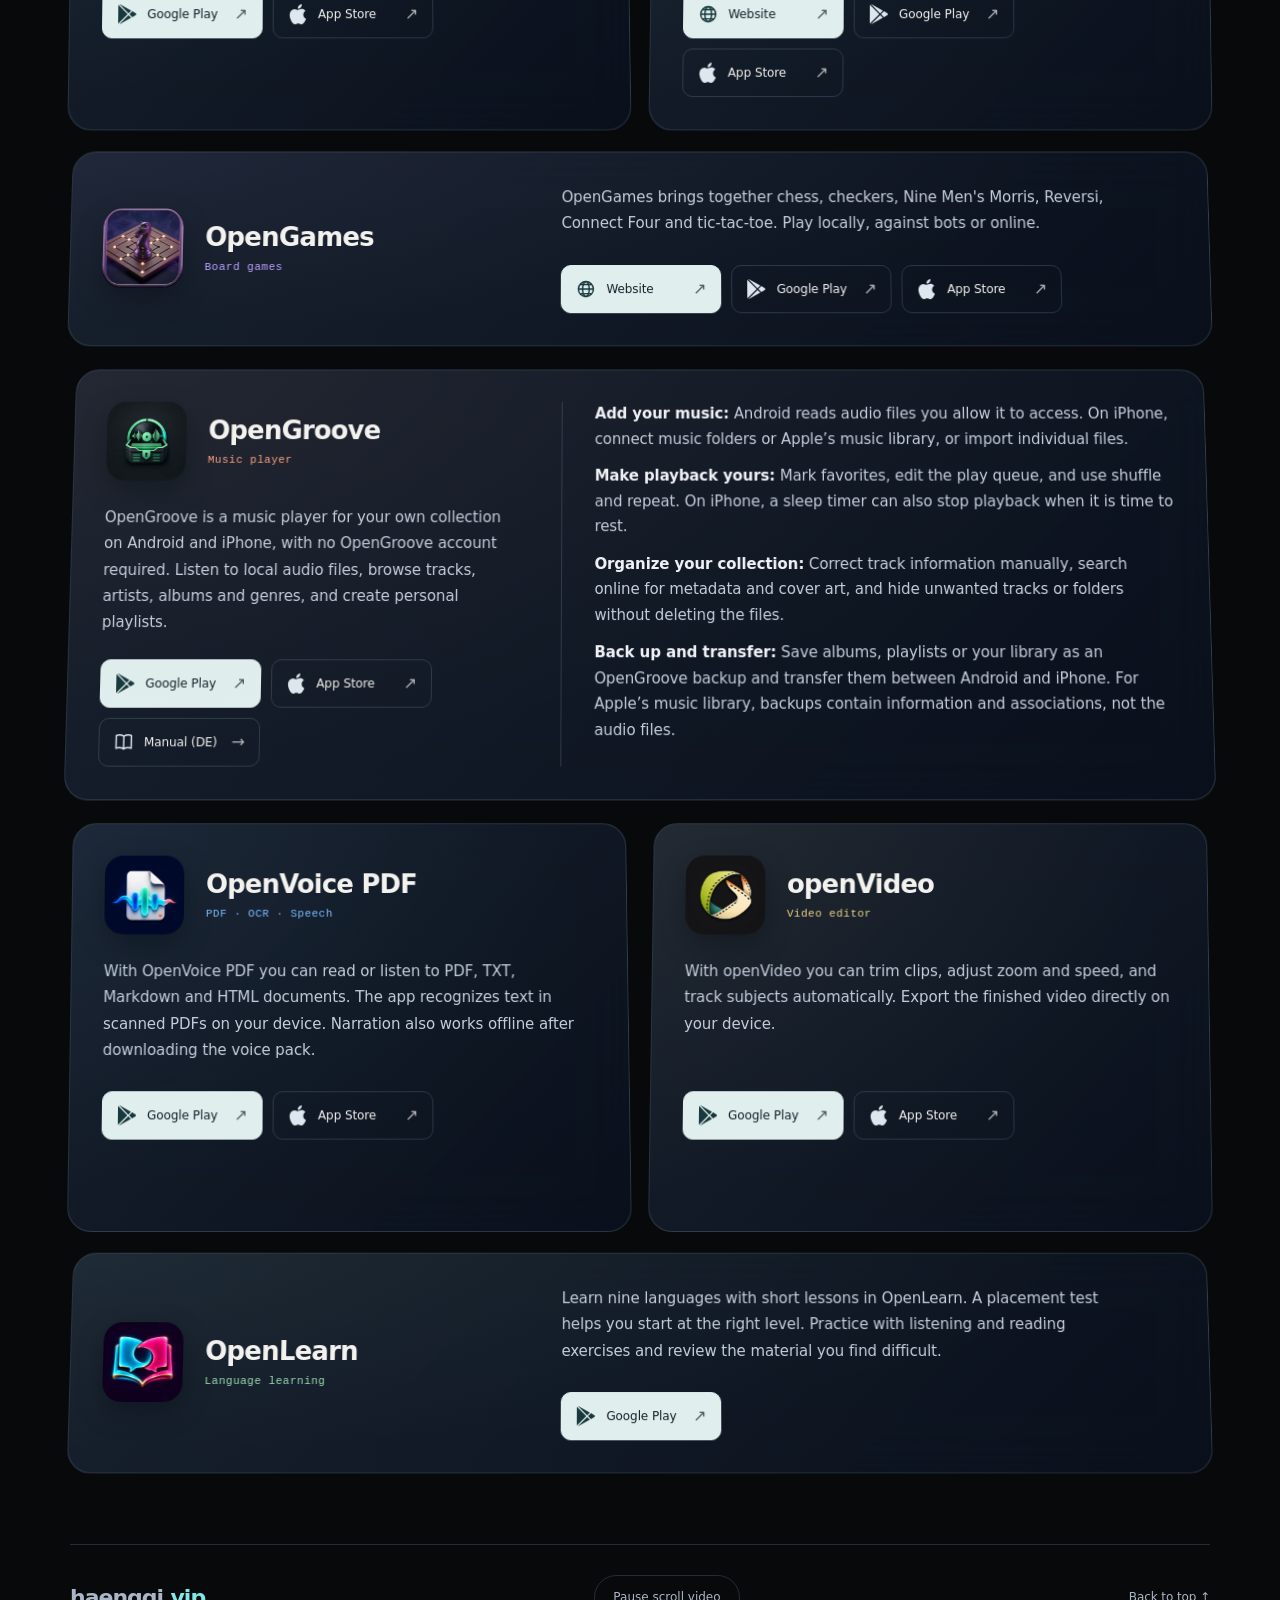
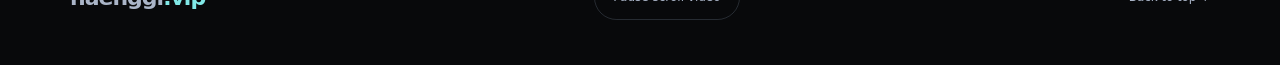
==== commit e9c42c81: "Publish OpenLearn and add new App Store links" ====
--- a/en/index.html
+++ b/en/index.html
@@ -1,5 +1,5 @@
 <!doctype html>
-<html lang="en"><head><meta charset="utf-8"><meta name="viewport" content="width=device-width,initial-scale=1"><meta name="theme-color" content="#080c13"><title>haenggi.vip | Apps and PCB tools</title><meta name="description" content="Discover IDX-Viewer, OpenCommander, TravelTrack, OpenGames, OpenGroove, OpenVoice PDF and openVideo: apps for engineering, files, travel, games, music and documents."><meta property="og:title" content="haenggi.vip | Apps and PCB tools"><meta property="og:description" content="Discover IDX-Viewer, OpenCommander, TravelTrack, OpenGames, OpenGroove, OpenVoice PDF and openVideo: apps for engineering, files, travel, games, music and documents."><meta property="og:type" content="website"><link rel="canonical" href="https://haenggi.vip/en/"><link rel="icon" href="../assets/favicon.svg"><link rel="stylesheet" href="../cool-website.css"><link rel="stylesheet" href="../styles.css?v=20261025-opengroove"><script src="../language.js" defer></script><script src="../config.js" defer></script><script src="../cool-website.js" defer></script><script src="../app.js?v=20261013" defer></script>
+<html lang="en"><head><meta charset="utf-8"><meta name="viewport" content="width=device-width,initial-scale=1"><meta name="theme-color" content="#080c13"><title>haenggi.vip | Apps and PCB tools</title><meta name="description" content="Discover IDX-Viewer, OpenCommander, TravelTrack, OpenGames, OpenGroove, OpenVoice PDF, openVideo and OpenLearn: tools for engineering and everyday life."><meta property="og:title" content="haenggi.vip | Apps and PCB tools"><meta property="og:description" content="Discover IDX-Viewer, OpenCommander, TravelTrack, OpenGames, OpenGroove, OpenVoice PDF, openVideo and OpenLearn: tools for engineering and everyday life."><meta property="og:type" content="website"><link rel="canonical" href="https://haenggi.vip/en/"><link rel="icon" href="../assets/favicon.svg"><link rel="stylesheet" href="../cool-website.css"><link rel="stylesheet" href="../styles.css?v=20261122-stores"><script src="../language.js" defer></script><script src="../config.js" defer></script><script src="../cool-website.js" defer></script><script src="../app.js?v=20261013" defer></script>
 <link rel="alternate" hreflang="de" href="https://haenggi.vip/">
 <link rel="alternate" hreflang="en" href="https://haenggi.vip/en/">
 <link rel="alternate" hreflang="x-default" href="https://haenggi.vip/">
@@ -28,7 +28,7 @@
       "@id": "https://haenggi.vip/en/#page",
       "url": "https://haenggi.vip/en/",
       "name": "haenggi.vip | Apps and PCB tools",
-      "description": "Discover IDX-Viewer, OpenCommander, TravelTrack, OpenGames, OpenGroove, OpenVoice PDF and openVideo: apps for engineering, files, travel, games, music and documents.",
+      "description": "Discover IDX-Viewer, OpenCommander, TravelTrack, OpenGames, OpenGroove, OpenVoice PDF, openVideo and OpenLearn: tools for engineering and everyday life.",
       "inLanguage": "en",
       "isPartOf": {
         "@id": "https://haenggi.vip/#website"
@@ -36,7 +36,7 @@
       "mainEntity": {
         "@type": "ItemList",
         "name": "Published apps and engineering tools",
-        "numberOfItems": 7,
+        "numberOfItems": 8,
         "itemListElement": [
           {
             "@type": "ListItem",
@@ -147,12 +147,19 @@
               "@type": "SoftwareApplication",
               "@id": "https://haenggi.vip/#openvoicepdf",
               "name": "OpenVoice PDF",
-              "description": "OpenVoice PDF opens PDF, TXT, Markdown and HTML. Recognize text in scans and listen to documents read aloud with local voices.",
+              "description": "With OpenVoice PDF you can read or listen to PDF, TXT, Markdown and HTML documents. The app recognizes text in scanned PDFs on your device. Narration also works offline after downloading the voice pack.",
               "url": "https://play.google.com/store/apps/details?id=com.openvoicepdf.app",
-              "installUrl": "https://play.google.com/store/apps/details?id=com.openvoicepdf.app",
-              "operatingSystem": "Android",
+              "installUrl": [
+                "https://play.google.com/store/apps/details?id=com.openvoicepdf.app",
+                "https://apps.apple.com/ch/app/openvoicepdf/id6809222725"
+              ],
+              "operatingSystem": "Android, iOS",
               "applicationCategory": "BooksApplication",
-              "image": "https://haenggi.vip/assets/icons/openvoicepdf.webp"
+              "image": "https://haenggi.vip/assets/icons/openvoicepdf.webp",
+              "sameAs": [
+                "https://play.google.com/store/apps/details?id=com.openvoicepdf.app",
+                "https://apps.apple.com/ch/app/openvoicepdf/id6809222725"
+              ]
             }
           },
           {
@@ -162,12 +169,34 @@
               "@type": "SoftwareApplication",
               "@id": "https://haenggi.vip/#openvideo",
               "name": "openVideo",
-              "description": "openVideo edits videos on your device. Automatically follow objects, adjust zoom and speed, trim clips and export your videos.",
+              "description": "With openVideo you can trim clips, adjust zoom and speed, and track subjects automatically. Export the finished video directly on your device.",
               "url": "https://play.google.com/store/apps/details?id=com.openvideo.app",
-              "installUrl": "https://play.google.com/store/apps/details?id=com.openvideo.app",
+              "installUrl": [
+                "https://play.google.com/store/apps/details?id=com.openvideo.app",
+                "https://apps.apple.com/ch/app/openvideo/id6810092391"
+              ],
+              "operatingSystem": "Android, iOS",
+              "applicationCategory": "MultimediaApplication",
+              "image": "https://haenggi.vip/assets/icons/openvideo.webp",
+              "sameAs": [
+                "https://play.google.com/store/apps/details?id=com.openvideo.app",
+                "https://apps.apple.com/ch/app/openvideo/id6810092391"
+              ]
+            }
+          },
+          {
+            "@type": "ListItem",
+            "position": 8,
+            "item": {
+              "@type": "SoftwareApplication",
+              "@id": "https://haenggi.vip/#openlearn",
+              "name": "OpenLearn",
+              "description": "Learn nine languages with short lessons in OpenLearn. A placement test helps you start at the right level. Practice with listening and reading exercises and review the material you find difficult.",
+              "url": "https://play.google.com/store/apps/details?id=vip.haenggi.openlearn",
+              "installUrl": "https://play.google.com/store/apps/details?id=vip.haenggi.openlearn",
               "operatingSystem": "Android",
-              "applicationCategory": "MultimediaApplication",
-              "image": "https://haenggi.vip/assets/icons/openvideo.webp"
+              "applicationCategory": "EducationalApplication",
+              "image": "https://haenggi.vip/assets/icons/openlearn.webp"
             }
           }
         ]
@@ -178,17 +207,22 @@
 </script>
 </head>
 <body><a class="skip-link" href="#apps">Skip to apps</a>
-<header class="site-header"><a class="brand" href="#origin">haenggi<span>.vip</span></a><nav aria-label="Main navigation"><a href="#apps">Apps</a><a href="#development">In development</a><a href="https://github.com/haenggi-vip" class="nav-github"><svg class="nav-icon" aria-hidden="true" focusable="false" fill="currentColor" role="img" viewBox="0 0 24 24" xmlns="http://www.w3.org/2000/svg"><path d="M12 .297c-6.63 0-12 5.373-12 12 0 5.303 3.438 9.8 8.205 11.385.6.113.82-.258.82-.577 0-.285-.01-1.04-.015-2.04-3.338.724-4.042-1.61-4.042-1.61C4.422 18.07 3.633 17.7 3.633 17.7c-1.087-.744.084-.729.084-.729 1.205.084 1.838 1.236 1.838 1.236 1.07 1.835 2.809 1.305 3.495.998.108-.776.417-1.305.76-1.605-2.665-.3-5.466-1.332-5.466-5.93 0-1.31.465-2.38 1.235-3.22-.135-.303-.54-1.523.105-3.176 0 0 1.005-.322 3.3 1.23.96-.267 1.98-.399 3-.405 1.02.006 2.04.138 3 .405 2.28-1.552 3.285-1.23 3.285-1.23.645 1.653.24 2.873.12 3.176.765.84 1.23 1.91 1.23 3.22 0 4.61-2.805 5.625-5.475 5.92.42.36.81 1.096.81 2.22 0 1.606-.015 2.896-.015 3.286 0 .315.21.69.825.57C20.565 22.092 24 17.592 24 12.297c0-6.627-5.373-12-12-12"/></svg><span>GitHub ↗</span></a></nav><div class="language-switch" role="group" aria-label="Language"><a href="../?lang=de" lang="de" hreflang="de">DE</a><a href="./?lang=en" lang="en" hreflang="en" aria-current="page">EN</a></div></header>
+<header class="site-header"><a class="brand" href="#origin">haenggi<span>.vip</span></a><nav aria-label="Main navigation"><a href="#apps">Apps</a><a href="https://github.com/haenggi-vip" class="nav-github"><svg class="nav-icon" aria-hidden="true" focusable="false" fill="currentColor" role="img" viewBox="0 0 24 24" xmlns="http://www.w3.org/2000/svg"><path d="M12 .297c-6.63 0-12 5.373-12 12 0 5.303 3.438 9.8 8.205 11.385.6.113.82-.258.82-.577 0-.285-.01-1.04-.015-2.04-3.338.724-4.042-1.61-4.042-1.61C4.422 18.07 3.633 17.7 3.633 17.7c-1.087-.744.084-.729.084-.729 1.205.084 1.838 1.236 1.838 1.236 1.07 1.835 2.809 1.305 3.495.998.108-.776.417-1.305.76-1.605-2.665-.3-5.466-1.332-5.466-5.93 0-1.31.465-2.38 1.235-3.22-.135-.303-.54-1.523.105-3.176 0 0 1.005-.322 3.3 1.23.96-.267 1.98-.399 3-.405 1.02.006 2.04.138 3 .405 2.28-1.552 3.285-1.23 3.285-1.23.645 1.653.24 2.873.12 3.176.765.84 1.23 1.91 1.23 3.22 0 4.61-2.805 5.625-5.475 5.92.42.36.81 1.096.81 2.22 0 1.606-.015 2.896-.015 3.286 0 .315.21.69.825.57C20.565 22.092 24 17.592 24 12.297c0-6.627-5.373-12-12-12"/></svg><span>GitHub ↗</span></a></nav><div class="language-switch" role="group" aria-label="Language"><a href="../?lang=de" lang="de" hreflang="de">DE</a><a href="./?lang=en" lang="en" hreflang="en" aria-current="page">EN</a></div></header>
 <div class="background" aria-hidden="true"><img class="media-poster" fetchpriority="high" src="../assets/hero-poster.jpg" alt="" width="1280" height="720"><video id="hero-video" data-scroll-src="../assets/hero-scroll.mp4" data-scroll-src-mobile="../assets/hero-scroll-mobile.mp4" muted playsinline preload="none" poster="../assets/hero-poster.jpg"></video></div>
 <aside class="scroll-hud" aria-label="Scroll progress"><span><span id="scroll-value">0</span>%</span><div class="progress-track"><i id="progress-fill"></i></div></aside>
-<main><section id="origin" class="hero"><div class="hero-shell"><div class="hero-heading"><p class="eyebrow">ENGINEERING. CODE. FUTURE.</p><h1>haenggi<span>.vip</span></h1></div><div class="hero-bottom"><button class="motion-button hero-motion" data-motion-toggle aria-pressed="false">Pause scroll video</button><nav class="app-dock" aria-label="Jump to an app"><a href="#idx-viewer" title="IDX-Viewer"><img src="../assets/icons/idx-viewer.webp" width="48" height="48" alt=""><span>IDX-Viewer</span></a><a href="#opencommander" title="OpenCommander"><img src="../assets/icons/opencommander.webp" width="48" height="48" alt=""><span>OpenCommander</span></a><a href="#traveltrack" title="TravelTrack"><img src="../assets/icons/traveltrack.webp" width="48" height="48" alt=""><span>TravelTrack</span></a><a href="#opengames" title="OpenGames"><img src="../assets/icons/opengames.webp" width="48" height="48" alt=""><span>OpenGames</span></a><a href="#opengroove" title="OpenGroove"><img src="../assets/icons/opengroove.webp" width="48" height="48" alt=""><span>OpenGroove</span></a><a href="#openvoicepdf" title="OpenVoice PDF"><img src="../assets/icons/openvoicepdf.webp" width="48" height="48" alt=""><span>OpenVoice PDF</span></a><a href="#openvideo" title="openVideo"><img src="../assets/icons/openvideo.webp" width="48" height="48" alt=""><span>openVideo</span></a></nav><a class="scroll-cue" href="#apps"><span>Explore apps</span><span aria-hidden="true">↓</span></a></div></div></section>
+<main><section id="origin" class="hero"><div class="hero-shell"><div class="hero-heading"><p class="eyebrow">ENGINEERING. CODE. FUTURE.</p><h1>haenggi<span>.vip</span></h1></div><div class="hero-bottom"><button class="motion-button hero-motion" data-motion-toggle aria-pressed="false">Pause scroll video</button><nav class="app-dock" aria-label="Jump to an app"><a href="#idx-viewer" title="IDX-Viewer"><img src="../assets/icons/idx-viewer.webp" width="48" height="48" alt=""><span>IDX-Viewer</span></a><a href="#opencommander" title="OpenCommander"><img src="../assets/icons/opencommander.webp" width="48" height="48" alt=""><span>OpenCommander</span></a><a href="#traveltrack" title="TravelTrack"><img src="../assets/icons/traveltrack.webp" width="48" height="48" alt=""><span>TravelTrack</span></a><a href="#opengames" title="OpenGames"><img src="../assets/icons/opengames.webp" width="48" height="48" alt=""><span>OpenGames</span></a><a href="#opengroove" title="OpenGroove"><img src="../assets/icons/opengroove.webp" width="48" height="48" alt=""><span>OpenGroove</span></a><a href="#openvoicepdf" title="OpenVoice PDF"><img src="../assets/icons/openvoicepdf.webp" width="48" height="48" alt=""><span>OpenVoice PDF</span></a><a href="#openvideo" title="openVideo"><img src="../assets/icons/openvideo.webp" width="48" height="48" alt=""><span>openVideo</span></a><a href="#openlearn" title="OpenLearn"><img src="../assets/icons/openlearn.webp" width="48" height="48" alt=""><span>OpenLearn</span></a></nav><a class="scroll-cue" href="#apps"><span>Explore apps</span><span aria-hidden="true">↓</span></a></div></div></section>
 <div id="apps" class="collection"><div class="collection-heading"><div><p class="eyebrow">FROM CIRCUIT BOARDS TO WORLD TRAVELS</p><h2>Ideas. Made into apps.</h2></div><p class="collection-note">Tools for engineering.<br>Apps for everyday life.</p></div>
-<div class="filter-bar" hidden><div class="filters" role="group" aria-label="Filter apps by platform"><button data-filter="all" aria-pressed="true">All</button><button data-filter="web" aria-pressed="false">Web</button><button data-filter="android" aria-pressed="false">Android</button><button data-filter="ios" aria-pressed="false">iOS</button></div><span id="result-count" role="status">7 apps</span></div>
+<div class="filter-bar" hidden><div class="filters" role="group" aria-label="Filter apps by platform"><button data-filter="all" aria-pressed="true">All</button><button data-filter="web" aria-pressed="false">Web</button><button data-filter="android" aria-pressed="false">Android</button><button data-filter="ios" aria-pressed="false">iOS</button></div><span id="result-count" role="status">8 apps</span></div>
 <section id="engineering" class="portfolio engineering" aria-label="PCB and engineering"><div class="cards">
 <!-- Standardparts: bis zur Veröffentlichung ausgeblendet.
 <article class="app-card" id="standardparts"><div class="app-identity"><img class="app-icon" src="../assets/icons/standardparts.webp" width="96" height="96" alt="" loading="lazy"><div><h3>Standardparts</h3><p class="category">CAD Teile</p></div></div><div class="card-info"><p class="app-description">CAD-Bauteile für die mechanische Konstruktion.</p></div></article>
 -->
 <article class="app-card" data-platforms="web" id="idx-viewer"><div class="app-identity"><img class="app-icon" src="../assets/icons/idx-viewer.webp" width="96" height="96" alt="" loading="lazy"><div><h3>IDX-Viewer</h3><p class="category">3D PCB viewer</p></div></div><div class="card-info"><p class="app-description">IDX-Viewer is a 3D PCB viewer for circuit boards in IDX format. Review and edit changes, then export them as a response file.</p><div class="app-actions"><a class="app-link" href="https://haenggi-vip.github.io/IDX-Viewer/" aria-label="IDX-Viewer — open app"><svg class="button-icon" style="fill:none" aria-hidden="true" focusable="false" xmlns="http://www.w3.org/2000/svg" viewBox="0 0 24 24" fill="none" stroke="currentColor" stroke-width="1.7"><circle cx="12" cy="12" r="9"/><ellipse cx="12" cy="12" rx="4" ry="9"/><path d="M3 12h18M5 6.5h14M5 17.5h14"/></svg><span class="button-label">Open app</span><span class="button-arrow" aria-hidden="true">↗</span></a><a class="store-link" href="https://github.com/haenggi-vip/IDX-Viewer" aria-label="IDX-Viewer on GitHub"><svg class="button-icon" aria-hidden="true" focusable="false" fill="currentColor" role="img" viewBox="0 0 24 24" xmlns="http://www.w3.org/2000/svg"><path d="M12 .297c-6.63 0-12 5.373-12 12 0 5.303 3.438 9.8 8.205 11.385.6.113.82-.258.82-.577 0-.285-.01-1.04-.015-2.04-3.338.724-4.042-1.61-4.042-1.61C4.422 18.07 3.633 17.7 3.633 17.7c-1.087-.744.084-.729.084-.729 1.205.084 1.838 1.236 1.838 1.236 1.07 1.835 2.809 1.305 3.495.998.108-.776.417-1.305.76-1.605-2.665-.3-5.466-1.332-5.466-5.93 0-1.31.465-2.38 1.235-3.22-.135-.303-.54-1.523.105-3.176 0 0 1.005-.322 3.3 1.23.96-.267 1.98-.399 3-.405 1.02.006 2.04.138 3 .405 2.28-1.552 3.285-1.23 3.285-1.23.645 1.653.24 2.873.12 3.176.765.84 1.23 1.91 1.23 3.22 0 4.61-2.805 5.625-5.475 5.92.42.36.81 1.096.81 2.22 0 1.606-.015 2.896-.015 3.286 0 .315.21.69.825.57C20.565 22.092 24 17.592 24 12.297c0-6.627-5.373-12-12-12"/></svg><span class="button-label">GitHub</span><span class="button-arrow" aria-hidden="true">↗</span></a></div></div></article></div></section>
-<section id="digital" class="portfolio digital" aria-label="Everyday apps"><div class="cards"><article class="app-card" data-platforms="android ios" id="opencommander"><div class="app-identity"><img class="app-icon" src="../assets/icons/opencommander.webp" width="96" height="96" alt="" loading="lazy"><div><h3>OpenCommander</h3><p class="category">File manager</p></div></div><div class="card-info"><p class="app-description">OpenCommander is a dual-pane file manager. Move files with drag and drop and browse ZIP archives.</p><div class="app-actions"><a class="app-link" data-app="opencommander" href="https://play.google.com/store/apps/details?id=com.opencommander" aria-label="OpenCommander on Google Play"><svg class="button-icon" aria-hidden="true" focusable="false" fill="currentColor" role="img" viewBox="0 0 24 24" xmlns="http://www.w3.org/2000/svg"><path d="M22.018 13.298l-3.919 2.218-3.515-3.493 3.543-3.521 3.891 2.202a1.49 1.49 0 0 1 0 2.594zM1.337.924a1.486 1.486 0 0 0-.112.568v21.017c0 .217.045.419.124.6l11.155-11.087L1.337.924zm12.207 10.065l3.258-3.238L3.45.195a1.466 1.466 0 0 0-.946-.179l11.04 10.973zm0 2.067l-11 10.933c.298.036.612-.016.906-.183l13.324-7.54-3.23-3.21z"/></svg><span class="button-label">Google Play</span><span class="button-arrow" aria-hidden="true">↗</span></a><a class="store-link" href="https://apps.apple.com/ch/app/opencommander/id6804432999" aria-label="OpenCommander on the App Store"><svg class="button-icon" aria-hidden="true" focusable="false" fill="currentColor" role="img" viewBox="0 0 24 24" xmlns="http://www.w3.org/2000/svg"><path d="M12.152 6.896c-.948 0-2.415-1.078-3.96-1.04-2.04.027-3.91 1.183-4.961 3.014-2.117 3.675-.546 9.103 1.519 12.09 1.013 1.454 2.208 3.09 3.792 3.039 1.52-.065 2.09-.987 3.935-.987 1.831 0 2.35.987 3.96.948 1.637-.026 2.676-1.48 3.676-2.948 1.156-1.688 1.636-3.325 1.662-3.415-.039-.013-3.182-1.221-3.22-4.857-.026-3.04 2.48-4.494 2.597-4.559-1.429-2.09-3.623-2.324-4.39-2.376-2-.156-3.675 1.09-4.61 1.09zM15.53 3.83c.843-1.012 1.4-2.427 1.245-3.83-1.207.052-2.662.805-3.532 1.818-.78.896-1.454 2.338-1.273 3.714 1.338.104 2.715-.688 3.559-1.701"/></svg><span class="button-label">App Store</span><span class="button-arrow" aria-hidden="true">↗</span></a></div></div></article><article class="app-card" data-platforms="web android ios" id="traveltrack"><div class="app-identity"><img class="app-icon" src="../assets/icons/traveltrack.webp" width="96" height="96" alt="" loading="lazy"><div><h3>TravelTrack</h3><p class="category">Travel journal</p></div></div><div class="card-info"><p class="app-description">TravelTrack is a digital travel journal. Save stops, photos and videos, and explore your routes on an interactive 3D world map.</p><div class="app-actions"><a class="app-link" data-app="traveltrack" href="https://traveltrack.vip" aria-label="TravelTrack — open app"><svg class="button-icon" style="fill:none" aria-hidden="true" focusable="false" xmlns="http://www.w3.org/2000/svg" viewBox="0 0 24 24" fill="none" stroke="currentColor" stroke-width="1.7"><circle cx="12" cy="12" r="9"/><ellipse cx="12" cy="12" rx="4" ry="9"/><path d="M3 12h18M5 6.5h14M5 17.5h14"/></svg><span class="button-label">Website</span><span class="button-arrow" aria-hidden="true">↗</span></a><a class="store-link" href="https://play.google.com/store/apps/details?id=vip.traveltrack.app" aria-label="TravelTrack on Google Play"><svg class="button-icon" aria-hidden="true" focusable="false" fill="currentColor" role="img" viewBox="0 0 24 24" xmlns="http://www.w3.org/2000/svg"><path d="M22.018 13.298l-3.919 2.218-3.515-3.493 3.543-3.521 3.891 2.202a1.49 1.49 0 0 1 0 2.594zM1.337.924a1.486 1.486 0 0 0-.112.568v21.017c0 .217.045.419.124.6l11.155-11.087L1.337.924zm12.207 10.065l3.258-3.238L3.45.195a1.466 1.466 0 0 0-.946-.179l11.04 10.973zm0 2.067l-11 10.933c.298.036.612-.016.906-.183l13.324-7.54-3.23-3.21z"/></svg><span class="button-label">Google Play</span><span class="button-arrow" aria-hidden="true">↗</span></a><a class="store-link" href="https://apps.apple.com/ch/app/traveltrack/id6804429493" aria-label="TravelTrack on the App Store"><svg class="button-icon" aria-hidden="true" focusable="false" fill="currentColor" role="img" viewBox="0 0 24 24" xmlns="http://www.w3.org/2000/svg"><path d="M12.152 6.896c-.948 0-2.415-1.078-3.96-1.04-2.04.027-3.91 1.183-4.961 3.014-2.117 3.675-.546 9.103 1.519 12.09 1.013 1.454 2.208 3.09 3.792 3.039 1.52-.065 2.09-.987 3.935-.987 1.831 0 2.35.987 3.96.948 1.637-.026 2.676-1.48 3.676-2.948 1.156-1.688 1.636-3.325 1.662-3.415-.039-.013-3.182-1.221-3.22-4.857-.026-3.04 2.48-4.494 2.597-4.559-1.429-2.09-3.623-2.324-4.39-2.376-2-.156-3.675 1.09-4.61 1.09zM15.53 3.83c.843-1.012 1.4-2.427 1.245-3.83-1.207.052-2.662.805-3.532 1.818-.78.896-1.454 2.338-1.273 3.714 1.338.104 2.715-.688 3.559-1.701"/></svg><span class="button-label">App Store</span><span class="button-arrow" aria-hidden="true">↗</span></a></div></div></article><article class="app-card" data-platforms="web android ios" id="opengames"><div class="app-identity"><img class="app-icon" src="../assets/icons/opengames.webp" width="96" height="96" alt="" loading="lazy"><div><h3>OpenGames</h3><p class="category">Board games</p></div></div><div class="card-info"><p class="app-description">OpenGames brings together chess, checkers, Nine Men's Morris, Reversi, Connect Four and tic-tac-toe. Play locally, against bots or online.</p><div class="app-actions"><a class="app-link" data-app="opengames" href="https://opengames.vip" aria-label="OpenGames — open app"><svg class="button-icon" style="fill:none" aria-hidden="true" focusable="false" xmlns="http://www.w3.org/2000/svg" viewBox="0 0 24 24" fill="none" stroke="currentColor" stroke-width="1.7"><circle cx="12" cy="12" r="9"/><ellipse cx="12" cy="12" rx="4" ry="9"/><path d="M3 12h18M5 6.5h14M5 17.5h14"/></svg><span class="button-label">Website</span><span class="button-arrow" aria-hidden="true">↗</span></a><a class="store-link" href="https://play.google.com/store/apps/details?id=vip.opengames.nativeapp" aria-label="OpenGames on Google Play"><svg class="button-icon" aria-hidden="true" focusable="false" fill="currentColor" role="img" viewBox="0 0 24 24" xmlns="http://www.w3.org/2000/svg"><path d="M22.018 13.298l-3.919 2.218-3.515-3.493 3.543-3.521 3.891 2.202a1.49 1.49 0 0 1 0 2.594zM1.337.924a1.486 1.486 0 0 0-.112.568v21.017c0 .217.045.419.124.6l11.155-11.087L1.337.924zm12.207 10.065l3.258-3.238L3.45.195a1.466 1.466 0 0 0-.946-.179l11.04 10.973zm0 2.067l-11 10.933c.298.036.612-.016.906-.183l13.324-7.54-3.23-3.21z"/></svg><span class="button-label">Google Play</span><span class="button-arrow" aria-hidden="true">↗</span></a><a class="store-link" href="https://apps.apple.com/ch/app/opengames/id6803944966" aria-label="OpenGames on the App Store"><svg class="button-icon" aria-hidden="true" focusable="false" fill="currentColor" role="img" viewBox="0 0 24 24" xmlns="http://www.w3.org/2000/svg"><path d="M12.152 6.896c-.948 0-2.415-1.078-3.96-1.04-2.04.027-3.91 1.183-4.961 3.014-2.117 3.675-.546 9.103 1.519 12.09 1.013 1.454 2.208 3.09 3.792 3.039 1.52-.065 2.09-.987 3.935-.987 1.831 0 2.35.987 3.96.948 1.637-.026 2.676-1.48 3.676-2.948 1.156-1.688 1.636-3.325 1.662-3.415-.039-.013-3.182-1.221-3.22-4.857-.026-3.04 2.48-4.494 2.597-4.559-1.429-2.09-3.623-2.324-4.39-2.376-2-.156-3.675 1.09-4.61 1.09zM15.53 3.83c.843-1.012 1.4-2.427 1.245-3.83-1.207.052-2.662.805-3.532 1.818-.78.896-1.454 2.338-1.273 3.714 1.338.104 2.715-.688 3.559-1.701"/></svg><span class="button-label">App Store</span><span class="button-arrow" aria-hidden="true">↗</span></a></div></div></article><article class="app-card" data-platforms="android ios" id="opengroove"><div class="app-identity"><img class="app-icon" src="../assets/icons/opengroove.webp" width="96" height="96" alt="" loading="lazy"><div><h3>OpenGroove</h3><p class="category">Music player</p></div></div><div class="card-info"><p class="app-description">OpenGroove is a music player for your own collection on Android and iPhone, with no OpenGroove account required. Listen to local audio files, browse tracks, artists, albums and genres, and create personal playlists.</p><ul class="app-details"><li><strong>Add your music:</strong> Android reads audio files you allow it to access. On iPhone, connect music folders or Apple’s music library, or import individual files.</li><li><strong>Make playback yours:</strong> Mark favorites, edit the play queue, and use shuffle and repeat. On iPhone, a sleep timer can also stop playback when it is time to rest.</li><li><strong>Organize your collection:</strong> Correct track information manually, search online for metadata and cover art, and hide unwanted tracks or folders without deleting the files.</li><li><strong>Back up and transfer:</strong> Save albums, playlists or your library as an OpenGroove backup and transfer them between Android and iPhone. For Apple’s music library, backups contain information and associations, not the audio files.</li></ul><div class="app-actions"><a class="app-link" data-app="opengroove" href="https://play.google.com/store/apps/details?id=vip.haenggi.opengroove" aria-label="OpenGroove on Google Play"><svg class="button-icon" aria-hidden="true" focusable="false" fill="currentColor" role="img" viewBox="0 0 24 24" xmlns="http://www.w3.org/2000/svg"><path d="M22.018 13.298l-3.919 2.218-3.515-3.493 3.543-3.521 3.891 2.202a1.49 1.49 0 0 1 0 2.594zM1.337.924a1.486 1.486 0 0 0-.112.568v21.017c0 .217.045.419.124.6l11.155-11.087L1.337.924zm12.207 10.065l3.258-3.238L3.45.195a1.466 1.466 0 0 0-.946-.179l11.04 10.973zm0 2.067l-11 10.933c.298.036.612-.016.906-.183l13.324-7.54-3.23-3.21z"/></svg><span class="button-label">Google Play</span><span class="button-arrow" aria-hidden="true">↗</span></a><a class="store-link" href="https://apps.apple.com/ch/app/opengroove/id6804463846" aria-label="OpenGroove on the App Store"><svg class="button-icon" aria-hidden="true" focusable="false" fill="currentColor" role="img" viewBox="0 0 24 24" xmlns="http://www.w3.org/2000/svg"><path d="M12.152 6.896c-.948 0-2.415-1.078-3.96-1.04-2.04.027-3.91 1.183-4.961 3.014-2.117 3.675-.546 9.103 1.519 12.09 1.013 1.454 2.208 3.09 3.792 3.039 1.52-.065 2.09-.987 3.935-.987 1.831 0 2.35.987 3.96.948 1.637-.026 2.676-1.48 3.676-2.948 1.156-1.688 1.636-3.325 1.662-3.415-.039-.013-3.182-1.221-3.22-4.857-.026-3.04 2.48-4.494 2.597-4.559-1.429-2.09-3.623-2.324-4.39-2.376-2-.156-3.675 1.09-4.61 1.09zM15.53 3.83c.843-1.012 1.4-2.427 1.245-3.83-1.207.052-2.662.805-3.532 1.818-.78.896-1.454 2.338-1.273 3.714 1.338.104 2.715-.688 3.559-1.701"/></svg><span class="button-label">App Store</span><span class="button-arrow" aria-hidden="true">↗</span></a><a class="store-link" href="../opengroove/handbuch/" aria-label="Read the OpenGroove manual in German"><svg class="button-icon" style="fill:none" aria-hidden="true" focusable="false" viewBox="0 0 24 24" fill="none" stroke="currentColor" stroke-width="1.7"><path d="M12 5v15M3 4c3-1 6-1 9 1 3-2 6-2 9-1v15c-3-1-6-1-9 1-3-2-6-2-9-1Z"/></svg><span class="button-label">Manual (DE)</span><span class="button-arrow" aria-hidden="true">→</span></a></div></div></article><article class="app-card" data-platforms="android" id="openvoicepdf"><div class="app-identity"><img class="app-icon" src="../assets/icons/openvoicepdf.webp" width="96" height="96" alt="" loading="lazy"><div><h3>OpenVoice PDF</h3><p class="category">PDF · OCR · Speech</p></div></div><div class="card-info"><p class="app-description">OpenVoice PDF opens PDF, TXT, Markdown and HTML. Recognize text in scans and listen to documents read aloud with local voices.</p><div class="app-actions"><a class="app-link" href="https://play.google.com/store/apps/details?id=com.openvoicepdf.app" aria-label="OpenVoice PDF on Google Play"><svg class="button-icon" aria-hidden="true" focusable="false" fill="currentColor" role="img" viewBox="0 0 24 24" xmlns="http://www.w3.org/2000/svg"><path d="M22.018 13.298l-3.919 2.218-3.515-3.493 3.543-3.521 3.891 2.202a1.49 1.49 0 0 1 0 2.594zM1.337.924a1.486 1.486 0 0 0-.112.568v21.017c0 .217.045.419.124.6l11.155-11.087L1.337.924zm12.207 10.065l3.258-3.238L3.45.195a1.466 1.466 0 0 0-.946-.179l11.04 10.973zm0 2.067l-11 10.933c.298.036.612-.016.906-.183l13.324-7.54-3.23-3.21z"/></svg><span class="button-label">Google Play</span><span class="button-arrow" aria-hidden="true">↗</span></a></div></div></article><article class="app-card" data-platforms="android" id="openvideo"><div class="app-identity"><img class="app-icon" src="../assets/icons/openvideo.webp" width="96" height="96" alt="" loading="lazy"><div><h3>openVideo</h3><p class="category">Video editor</p></div></div><div class="card-info"><p class="app-description">openVideo edits videos on your device. Automatically follow objects, adjust zoom and speed, trim clips and export your videos.</p><div class="app-actions"><a class="app-link" href="https://play.google.com/store/apps/details?id=com.openvideo.app" aria-label="openVideo on Google Play"><svg class="button-icon" aria-hidden="true" focusable="false" fill="currentColor" role="img" viewBox="0 0 24 24" xmlns="http://www.w3.org/2000/svg"><path d="M22.018 13.298l-3.919 2.218-3.515-3.493 3.543-3.521 3.891 2.202a1.49 1.49 0 0 1 0 2.594zM1.337.924a1.486 1.486 0 0 0-.112.568v21.017c0 .217.045.419.124.6l11.155-11.087L1.337.924zm12.207 10.065l3.258-3.238L3.45.195a1.466 1.466 0 0 0-.946-.179l11.04 10.973zm0 2.067l-11 10.933c.298.036.612-.016.906-.183l13.324-7.54-3.23-3.21z"/></svg><span class="button-label">Google Play</span><span class="button-arrow" aria-hidden="true">↗</span></a></div></div></article></div></section></div>
-<section id="development" class="development"><div class="section-heading"><p class="eyebrow">IN DEVELOPMENT</p><h2>What’s coming next.</h2></div><div class="development-grid"><article class="app-card" id="openlearn"><div class="app-identity"><span class="app-monogram" aria-hidden="true">OL</span><div><h3>OpenLearn</h3><p class="category">Learning</p></div></div><div class="card-info"><p class="app-description">An app for learning. More features will be introduced at launch.</p><p class="app-status">In development</p></div></article></div></section>
+<section id="digital" class="portfolio digital" aria-label="Everyday apps"><div class="cards"><article class="app-card" data-platforms="android ios" id="opencommander"><div class="app-identity"><img class="app-icon" src="../assets/icons/opencommander.webp" width="96" height="96" alt="" loading="lazy"><div><h3>OpenCommander</h3><p class="category">File manager</p></div></div><div class="card-info"><p class="app-description">OpenCommander is a dual-pane file manager. Move files with drag and drop and browse ZIP archives.</p><div class="app-actions"><a class="app-link" data-app="opencommander" href="https://play.google.com/store/apps/details?id=com.opencommander" aria-label="OpenCommander on Google Play"><svg class="button-icon" aria-hidden="true" focusable="false" fill="currentColor" role="img" viewBox="0 0 24 24" xmlns="http://www.w3.org/2000/svg"><path d="M22.018 13.298l-3.919 2.218-3.515-3.493 3.543-3.521 3.891 2.202a1.49 1.49 0 0 1 0 2.594zM1.337.924a1.486 1.486 0 0 0-.112.568v21.017c0 .217.045.419.124.6l11.155-11.087L1.337.924zm12.207 10.065l3.258-3.238L3.45.195a1.466 1.466 0 0 0-.946-.179l11.04 10.973zm0 2.067l-11 10.933c.298.036.612-.016.906-.183l13.324-7.54-3.23-3.21z"/></svg><span class="button-label">Google Play</span><span class="button-arrow" aria-hidden="true">↗</span></a><a class="store-link" href="https://apps.apple.com/ch/app/opencommander/id6804432999" aria-label="OpenCommander on the App Store"><svg class="button-icon" aria-hidden="true" focusable="false" fill="currentColor" role="img" viewBox="0 0 24 24" xmlns="http://www.w3.org/2000/svg"><path d="M12.152 6.896c-.948 0-2.415-1.078-3.96-1.04-2.04.027-3.91 1.183-4.961 3.014-2.117 3.675-.546 9.103 1.519 12.09 1.013 1.454 2.208 3.09 3.792 3.039 1.52-.065 2.09-.987 3.935-.987 1.831 0 2.35.987 3.96.948 1.637-.026 2.676-1.48 3.676-2.948 1.156-1.688 1.636-3.325 1.662-3.415-.039-.013-3.182-1.221-3.22-4.857-.026-3.04 2.48-4.494 2.597-4.559-1.429-2.09-3.623-2.324-4.39-2.376-2-.156-3.675 1.09-4.61 1.09zM15.53 3.83c.843-1.012 1.4-2.427 1.245-3.83-1.207.052-2.662.805-3.532 1.818-.78.896-1.454 2.338-1.273 3.714 1.338.104 2.715-.688 3.559-1.701"/></svg><span class="button-label">App Store</span><span class="button-arrow" aria-hidden="true">↗</span></a></div></div></article><article class="app-card" data-platforms="web android ios" id="traveltrack"><div class="app-identity"><img class="app-icon" src="../assets/icons/traveltrack.webp" width="96" height="96" alt="" loading="lazy"><div><h3>TravelTrack</h3><p class="category">Travel journal</p></div></div><div class="card-info"><p class="app-description">TravelTrack is a digital travel journal. Save stops, photos and videos, and explore your routes on an interactive 3D world map.</p><div class="app-actions"><a class="app-link" data-app="traveltrack" href="https://traveltrack.vip" aria-label="TravelTrack — open app"><svg class="button-icon" style="fill:none" aria-hidden="true" focusable="false" xmlns="http://www.w3.org/2000/svg" viewBox="0 0 24 24" fill="none" stroke="currentColor" stroke-width="1.7"><circle cx="12" cy="12" r="9"/><ellipse cx="12" cy="12" rx="4" ry="9"/><path d="M3 12h18M5 6.5h14M5 17.5h14"/></svg><span class="button-label">Website</span><span class="button-arrow" aria-hidden="true">↗</span></a><a class="store-link" href="https://play.google.com/store/apps/details?id=vip.traveltrack.app" aria-label="TravelTrack on Google Play"><svg class="button-icon" aria-hidden="true" focusable="false" fill="currentColor" role="img" viewBox="0 0 24 24" xmlns="http://www.w3.org/2000/svg"><path d="M22.018 13.298l-3.919 2.218-3.515-3.493 3.543-3.521 3.891 2.202a1.49 1.49 0 0 1 0 2.594zM1.337.924a1.486 1.486 0 0 0-.112.568v21.017c0 .217.045.419.124.6l11.155-11.087L1.337.924zm12.207 10.065l3.258-3.238L3.45.195a1.466 1.466 0 0 0-.946-.179l11.04 10.973zm0 2.067l-11 10.933c.298.036.612-.016.906-.183l13.324-7.54-3.23-3.21z"/></svg><span class="button-label">Google Play</span><span class="button-arrow" aria-hidden="true">↗</span></a><a class="store-link" href="https://apps.apple.com/ch/app/traveltrack/id6804429493" aria-label="TravelTrack on the App Store"><svg class="button-icon" aria-hidden="true" focusable="false" fill="currentColor" role="img" viewBox="0 0 24 24" xmlns="http://www.w3.org/2000/svg"><path d="M12.152 6.896c-.948 0-2.415-1.078-3.96-1.04-2.04.027-3.91 1.183-4.961 3.014-2.117 3.675-.546 9.103 1.519 12.09 1.013 1.454 2.208 3.09 3.792 3.039 1.52-.065 2.09-.987 3.935-.987 1.831 0 2.35.987 3.96.948 1.637-.026 2.676-1.48 3.676-2.948 1.156-1.688 1.636-3.325 1.662-3.415-.039-.013-3.182-1.221-3.22-4.857-.026-3.04 2.48-4.494 2.597-4.559-1.429-2.09-3.623-2.324-4.39-2.376-2-.156-3.675 1.09-4.61 1.09zM15.53 3.83c.843-1.012 1.4-2.427 1.245-3.83-1.207.052-2.662.805-3.532 1.818-.78.896-1.454 2.338-1.273 3.714 1.338.104 2.715-.688 3.559-1.701"/></svg><span class="button-label">App Store</span><span class="button-arrow" aria-hidden="true">↗</span></a></div></div></article><article class="app-card" data-platforms="web android ios" id="opengames"><div class="app-identity"><img class="app-icon" src="../assets/icons/opengames.webp" width="96" height="96" alt="" loading="lazy"><div><h3>OpenGames</h3><p class="category">Board games</p></div></div><div class="card-info"><p class="app-description">OpenGames brings together chess, checkers, Nine Men's Morris, Reversi, Connect Four and tic-tac-toe. Play locally, against bots or online.</p><div class="app-actions"><a class="app-link" data-app="opengames" href="https://opengames.vip" aria-label="OpenGames — open app"><svg class="button-icon" style="fill:none" aria-hidden="true" focusable="false" xmlns="http://www.w3.org/2000/svg" viewBox="0 0 24 24" fill="none" stroke="currentColor" stroke-width="1.7"><circle cx="12" cy="12" r="9"/><ellipse cx="12" cy="12" rx="4" ry="9"/><path d="M3 12h18M5 6.5h14M5 17.5h14"/></svg><span class="button-label">Website</span><span class="button-arrow" aria-hidden="true">↗</span></a><a class="store-link" href="https://play.google.com/store/apps/details?id=vip.opengames.nativeapp" aria-label="OpenGames on Google Play"><svg class="button-icon" aria-hidden="true" focusable="false" fill="currentColor" role="img" viewBox="0 0 24 24" xmlns="http://www.w3.org/2000/svg"><path d="M22.018 13.298l-3.919 2.218-3.515-3.493 3.543-3.521 3.891 2.202a1.49 1.49 0 0 1 0 2.594zM1.337.924a1.486 1.486 0 0 0-.112.568v21.017c0 .217.045.419.124.6l11.155-11.087L1.337.924zm12.207 10.065l3.258-3.238L3.45.195a1.466 1.466 0 0 0-.946-.179l11.04 10.973zm0 2.067l-11 10.933c.298.036.612-.016.906-.183l13.324-7.54-3.23-3.21z"/></svg><span class="button-label">Google Play</span><span class="button-arrow" aria-hidden="true">↗</span></a><a class="store-link" href="https://apps.apple.com/ch/app/opengames/id6803944966" aria-label="OpenGames on the App Store"><svg class="button-icon" aria-hidden="true" focusable="false" fill="currentColor" role="img" viewBox="0 0 24 24" xmlns="http://www.w3.org/2000/svg"><path d="M12.152 6.896c-.948 0-2.415-1.078-3.96-1.04-2.04.027-3.91 1.183-4.961 3.014-2.117 3.675-.546 9.103 1.519 12.09 1.013 1.454 2.208 3.09 3.792 3.039 1.52-.065 2.09-.987 3.935-.987 1.831 0 2.35.987 3.96.948 1.637-.026 2.676-1.48 3.676-2.948 1.156-1.688 1.636-3.325 1.662-3.415-.039-.013-3.182-1.221-3.22-4.857-.026-3.04 2.48-4.494 2.597-4.559-1.429-2.09-3.623-2.324-4.39-2.376-2-.156-3.675 1.09-4.61 1.09zM15.53 3.83c.843-1.012 1.4-2.427 1.245-3.83-1.207.052-2.662.805-3.532 1.818-.78.896-1.454 2.338-1.273 3.714 1.338.104 2.715-.688 3.559-1.701"/></svg><span class="button-label">App Store</span><span class="button-arrow" aria-hidden="true">↗</span></a></div></div></article><article class="app-card" data-platforms="android ios" id="opengroove"><div class="app-identity"><img class="app-icon" src="../assets/icons/opengroove.webp" width="96" height="96" alt="" loading="lazy"><div><h3>OpenGroove</h3><p class="category">Music player</p></div></div><div class="card-info"><p class="app-description">OpenGroove is a music player for your own collection on Android and iPhone, with no OpenGroove account required. Listen to local audio files, browse tracks, artists, albums and genres, and create personal playlists.</p><ul class="app-details"><li><strong>Add your music:</strong> Android reads audio files you allow it to access. On iPhone, connect music folders or Apple’s music library, or import individual files.</li><li><strong>Make playback yours:</strong> Mark favorites, edit the play queue, and use shuffle and repeat. On iPhone, a sleep timer can also stop playback when it is time to rest.</li><li><strong>Organize your collection:</strong> Correct track information manually, search online for metadata and cover art, and hide unwanted tracks or folders without deleting the files.</li><li><strong>Back up and transfer:</strong> Save albums, playlists or your library as an OpenGroove backup and transfer them between Android and iPhone. For Apple’s music library, backups contain information and associations, not the audio files.</li></ul><div class="app-actions"><a class="app-link" data-app="opengroove" href="https://play.google.com/store/apps/details?id=vip.haenggi.opengroove" aria-label="OpenGroove on Google Play"><svg class="button-icon" aria-hidden="true" focusable="false" fill="currentColor" role="img" viewBox="0 0 24 24" xmlns="http://www.w3.org/2000/svg"><path d="M22.018 13.298l-3.919 2.218-3.515-3.493 3.543-3.521 3.891 2.202a1.49 1.49 0 0 1 0 2.594zM1.337.924a1.486 1.486 0 0 0-.112.568v21.017c0 .217.045.419.124.6l11.155-11.087L1.337.924zm12.207 10.065l3.258-3.238L3.45.195a1.466 1.466 0 0 0-.946-.179l11.04 10.973zm0 2.067l-11 10.933c.298.036.612-.016.906-.183l13.324-7.54-3.23-3.21z"/></svg><span class="button-label">Google Play</span><span class="button-arrow" aria-hidden="true">↗</span></a><a class="store-link" href="https://apps.apple.com/ch/app/opengroove/id6804463846" aria-label="OpenGroove on the App Store"><svg class="button-icon" aria-hidden="true" focusable="false" fill="currentColor" role="img" viewBox="0 0 24 24" xmlns="http://www.w3.org/2000/svg"><path d="M12.152 6.896c-.948 0-2.415-1.078-3.96-1.04-2.04.027-3.91 1.183-4.961 3.014-2.117 3.675-.546 9.103 1.519 12.09 1.013 1.454 2.208 3.09 3.792 3.039 1.52-.065 2.09-.987 3.935-.987 1.831 0 2.35.987 3.96.948 1.637-.026 2.676-1.48 3.676-2.948 1.156-1.688 1.636-3.325 1.662-3.415-.039-.013-3.182-1.221-3.22-4.857-.026-3.04 2.48-4.494 2.597-4.559-1.429-2.09-3.623-2.324-4.39-2.376-2-.156-3.675 1.09-4.61 1.09zM15.53 3.83c.843-1.012 1.4-2.427 1.245-3.83-1.207.052-2.662.805-3.532 1.818-.78.896-1.454 2.338-1.273 3.714 1.338.104 2.715-.688 3.559-1.701"/></svg><span class="button-label">App Store</span><span class="button-arrow" aria-hidden="true">↗</span></a><a class="store-link" href="../opengroove/handbuch/" aria-label="Read the OpenGroove manual in German"><svg class="button-icon" style="fill:none" aria-hidden="true" focusable="false" viewBox="0 0 24 24" fill="none" stroke="currentColor" stroke-width="1.7"><path d="M12 5v15M3 4c3-1 6-1 9 1 3-2 6-2 9-1v15c-3-1-6-1-9 1-3-2-6-2-9-1Z"/></svg><span class="button-label">Manual (DE)</span><span class="button-arrow" aria-hidden="true">→</span></a></div></div></article><article class="app-card" data-platforms="android ios" id="openvoicepdf"><div class="app-identity"><img class="app-icon" src="../assets/icons/openvoicepdf.webp" width="96" height="96" alt="" loading="lazy"><div><h3>OpenVoice PDF</h3><p class="category">PDF · OCR · Speech</p></div></div><div class="card-info"><p class="app-description">With OpenVoice PDF you can read or listen to PDF, TXT, Markdown and HTML documents. The app recognizes text in scanned PDFs on your device. Narration also works offline after downloading the voice pack.</p><div class="app-actions"><a class="app-link" href="https://play.google.com/store/apps/details?id=com.openvoicepdf.app" aria-label="OpenVoice PDF on Google Play"><svg class="button-icon" aria-hidden="true" focusable="false" fill="currentColor" role="img" viewBox="0 0 24 24" xmlns="http://www.w3.org/2000/svg"><path d="M22.018 13.298l-3.919 2.218-3.515-3.493 3.543-3.521 3.891 2.202a1.49 1.49 0 0 1 0 2.594zM1.337.924a1.486 1.486 0 0 0-.112.568v21.017c0 .217.045.419.124.6l11.155-11.087L1.337.924zm12.207 10.065l3.258-3.238L3.45.195a1.466 1.466 0 0 0-.946-.179l11.04 10.973zm0 2.067l-11 10.933c.298.036.612-.016.906-.183l13.324-7.54-3.23-3.21z"/></svg><span class="button-label">Google Play</span><span class="button-arrow" aria-hidden="true">↗</span></a><a class="store-link" href="https://apps.apple.com/ch/app/openvoicepdf/id6809222725" aria-label="OpenVoice PDF on the App Store"><svg class="button-icon" aria-hidden="true" focusable="false" fill="currentColor" fill="currentColor" role="img" viewBox="0 0 24 24" xmlns="http://www.w3.org/2000/svg"><path d="M12.152 6.896c-.948 0-2.415-1.078-3.96-1.04-2.04.027-3.91 1.183-4.961 3.014-2.117 3.675-.546 9.103 1.519 12.09 1.013 1.454 2.208 3.09 3.792 3.039 1.52-.065 2.09-.987 3.935-.987 1.831 0 2.35.987 3.96.948 1.637-.026 2.676-1.48 3.676-2.948 1.156-1.688 1.636-3.325 1.662-3.415-.039-.013-3.182-1.221-3.22-4.857-.026-3.04 2.48-4.494 2.597-4.559-1.429-2.09-3.623-2.324-4.39-2.376-2-.156-3.675 1.09-4.61 1.09zM15.53 3.83c.843-1.012 1.4-2.427 1.245-3.83-1.207.052-2.662.805-3.532 1.818-.78.896-1.454 2.338-1.273 3.714 1.338.104 2.715-.688 3.559-1.701"/></svg><span class="button-label">App Store</span><span class="button-arrow" aria-hidden="true">↗</span></a></div></div></article><article class="app-card" data-platforms="android ios" id="openvideo"><div class="app-identity"><img class="app-icon" src="../assets/icons/openvideo.webp" width="96" height="96" alt="" loading="lazy"><div><h3>openVideo</h3><p class="category">Video editor</p></div></div><div class="card-info"><p class="app-description">With openVideo you can trim clips, adjust zoom and speed, and track subjects automatically. Export the finished video directly on your device.</p><div class="app-actions"><a class="app-link" href="https://play.google.com/store/apps/details?id=com.openvideo.app" aria-label="openVideo on Google Play"><svg class="button-icon" aria-hidden="true" focusable="false" fill="currentColor" role="img" viewBox="0 0 24 24" xmlns="http://www.w3.org/2000/svg"><path d="M22.018 13.298l-3.919 2.218-3.515-3.493 3.543-3.521 3.891 2.202a1.49 1.49 0 0 1 0 2.594zM1.337.924a1.486 1.486 0 0 0-.112.568v21.017c0 .217.045.419.124.6l11.155-11.087L1.337.924zm12.207 10.065l3.258-3.238L3.45.195a1.466 1.466 0 0 0-.946-.179l11.04 10.973zm0 2.067l-11 10.933c.298.036.612-.016.906-.183l13.324-7.54-3.23-3.21z"/></svg><span class="button-label">Google Play</span><span class="button-arrow" aria-hidden="true">↗</span></a><a class="store-link" href="https://apps.apple.com/ch/app/openvideo/id6810092391" aria-label="openVideo on the App Store"><svg class="button-icon" aria-hidden="true" focusable="false" fill="currentColor" fill="currentColor" role="img" viewBox="0 0 24 24" xmlns="http://www.w3.org/2000/svg"><path d="M12.152 6.896c-.948 0-2.415-1.078-3.96-1.04-2.04.027-3.91 1.183-4.961 3.014-2.117 3.675-.546 9.103 1.519 12.09 1.013 1.454 2.208 3.09 3.792 3.039 1.52-.065 2.09-.987 3.935-.987 1.831 0 2.35.987 3.96.948 1.637-.026 2.676-1.48 3.676-2.948 1.156-1.688 1.636-3.325 1.662-3.415-.039-.013-3.182-1.221-3.22-4.857-.026-3.04 2.48-4.494 2.597-4.559-1.429-2.09-3.623-2.324-4.39-2.376-2-.156-3.675 1.09-4.61 1.09zM15.53 3.83c.843-1.012 1.4-2.427 1.245-3.83-1.207.052-2.662.805-3.532 1.818-.78.896-1.454 2.338-1.273 3.714 1.338.104 2.715-.688 3.559-1.701"/></svg><span class="button-label">App Store</span><span class="button-arrow" aria-hidden="true">↗</span></a></div></div></article>
+<article class="app-card" data-platforms="android" id="openlearn">
+  <div class="app-identity"><img class="app-icon" src="../assets/icons/openlearn.webp" width="96" height="96" alt="" loading="lazy"><div><h3>OpenLearn</h3><p class="category">Language learning</p></div></div>
+  <div class="card-info"><p class="app-description">Learn nine languages with short lessons in OpenLearn. A placement test helps you start at the right level. Practice with listening and reading exercises and review the material you find difficult.</p><div class="app-actions"><a class="app-link" href="https://play.google.com/store/apps/details?id=vip.haenggi.openlearn" aria-label="OpenLearn on Google Play"><svg class="button-icon" aria-hidden="true" focusable="false" fill="currentColor" fill="currentColor" role="img" viewBox="0 0 24 24" xmlns="http://www.w3.org/2000/svg"><path d="M22.018 13.298l-3.919 2.218-3.515-3.493 3.543-3.521 3.891 2.202a1.49 1.49 0 0 1 0 2.594zM1.337.924a1.486 1.486 0 0 0-.112.568v21.017c0 .217.045.419.124.6l11.155-11.087L1.337.924zm12.207 10.065l3.258-3.238L3.45.195a1.466 1.466 0 0 0-.946-.179l11.04 10.973zm0 2.067l-11 10.933c.298.036.612-.016.906-.183l13.324-7.54-3.23-3.21z"/></svg><span class="button-label">Google Play</span><span class="button-arrow" aria-hidden="true">↗</span></a></div></div>
+</article>
+</div></section></div>
+
 </main><footer class="minimal-footer"><a class="brand" href="#origin">haenggi<span>.vip</span></a><button id="motion-toggle" class="motion-button" aria-pressed="false">Reduce motion</button><a href="#origin">Back to top ↑</a></footer></body></html>
--- a/styles.css
+++ b/styles.css
@@ -62,3 +62,28 @@
 #opengroove .app-actions{grid-column:1;grid-row:3;min-height:0;align-self:end}
 }
 @media(min-width:601px) and (max-width:900px){#opengroove,#opengames{grid-column:1/-1}}
+
+/* The released language app closes the collection on a full row. */
+.collection {
+  padding-bottom: clamp(48px, 7vw, 90px);
+}
+#openlearn {
+  --accent: 155, 218, 178;
+  grid-column: 1 / -1;
+}
+@media (min-width: 901px) {
+  #openlearn {
+    display: grid;
+    grid-template-columns: minmax(240px, .8fr) minmax(0, 1.2fr);
+    column-gap: 48px;
+  }
+  #openlearn .app-identity {
+    align-self: center;
+  }
+  #openlearn .app-description {
+    margin-top: 0;
+  }
+  #openlearn .app-actions {
+    min-height: 48px;
+  }
+}
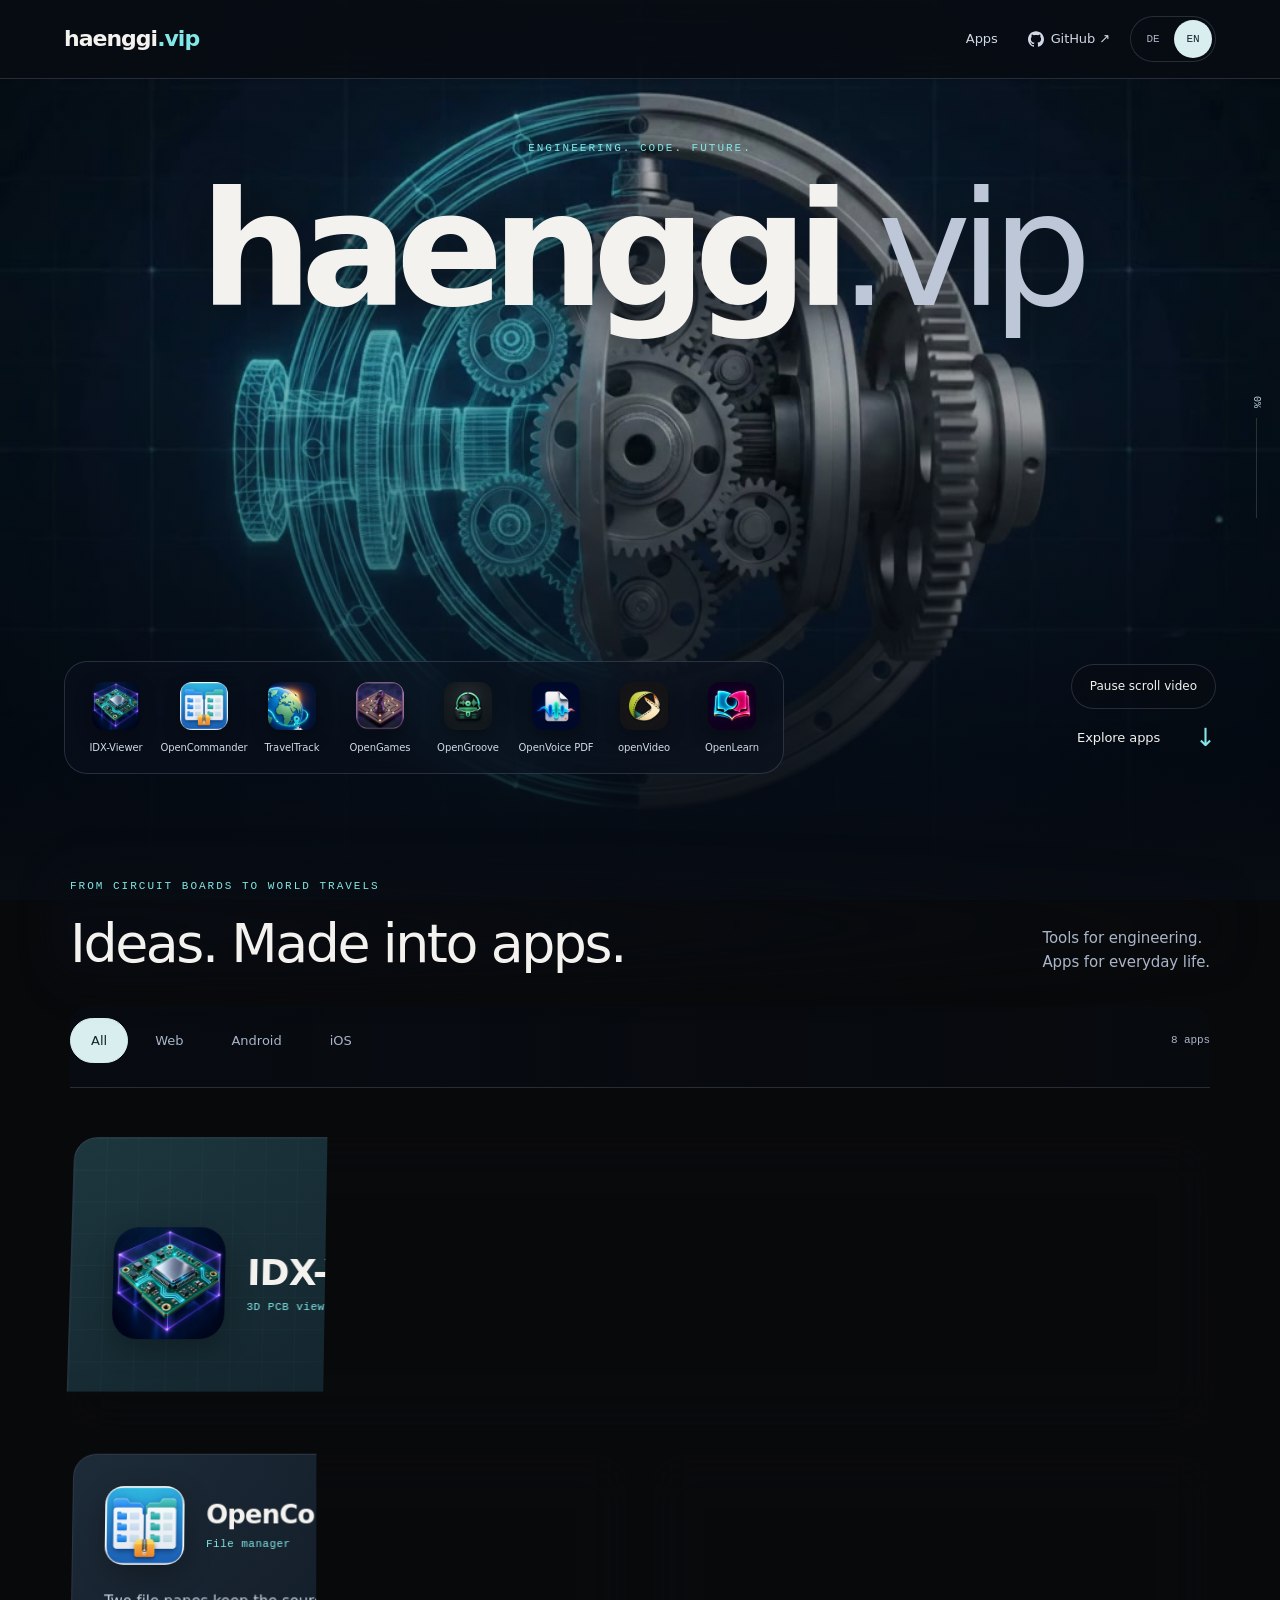
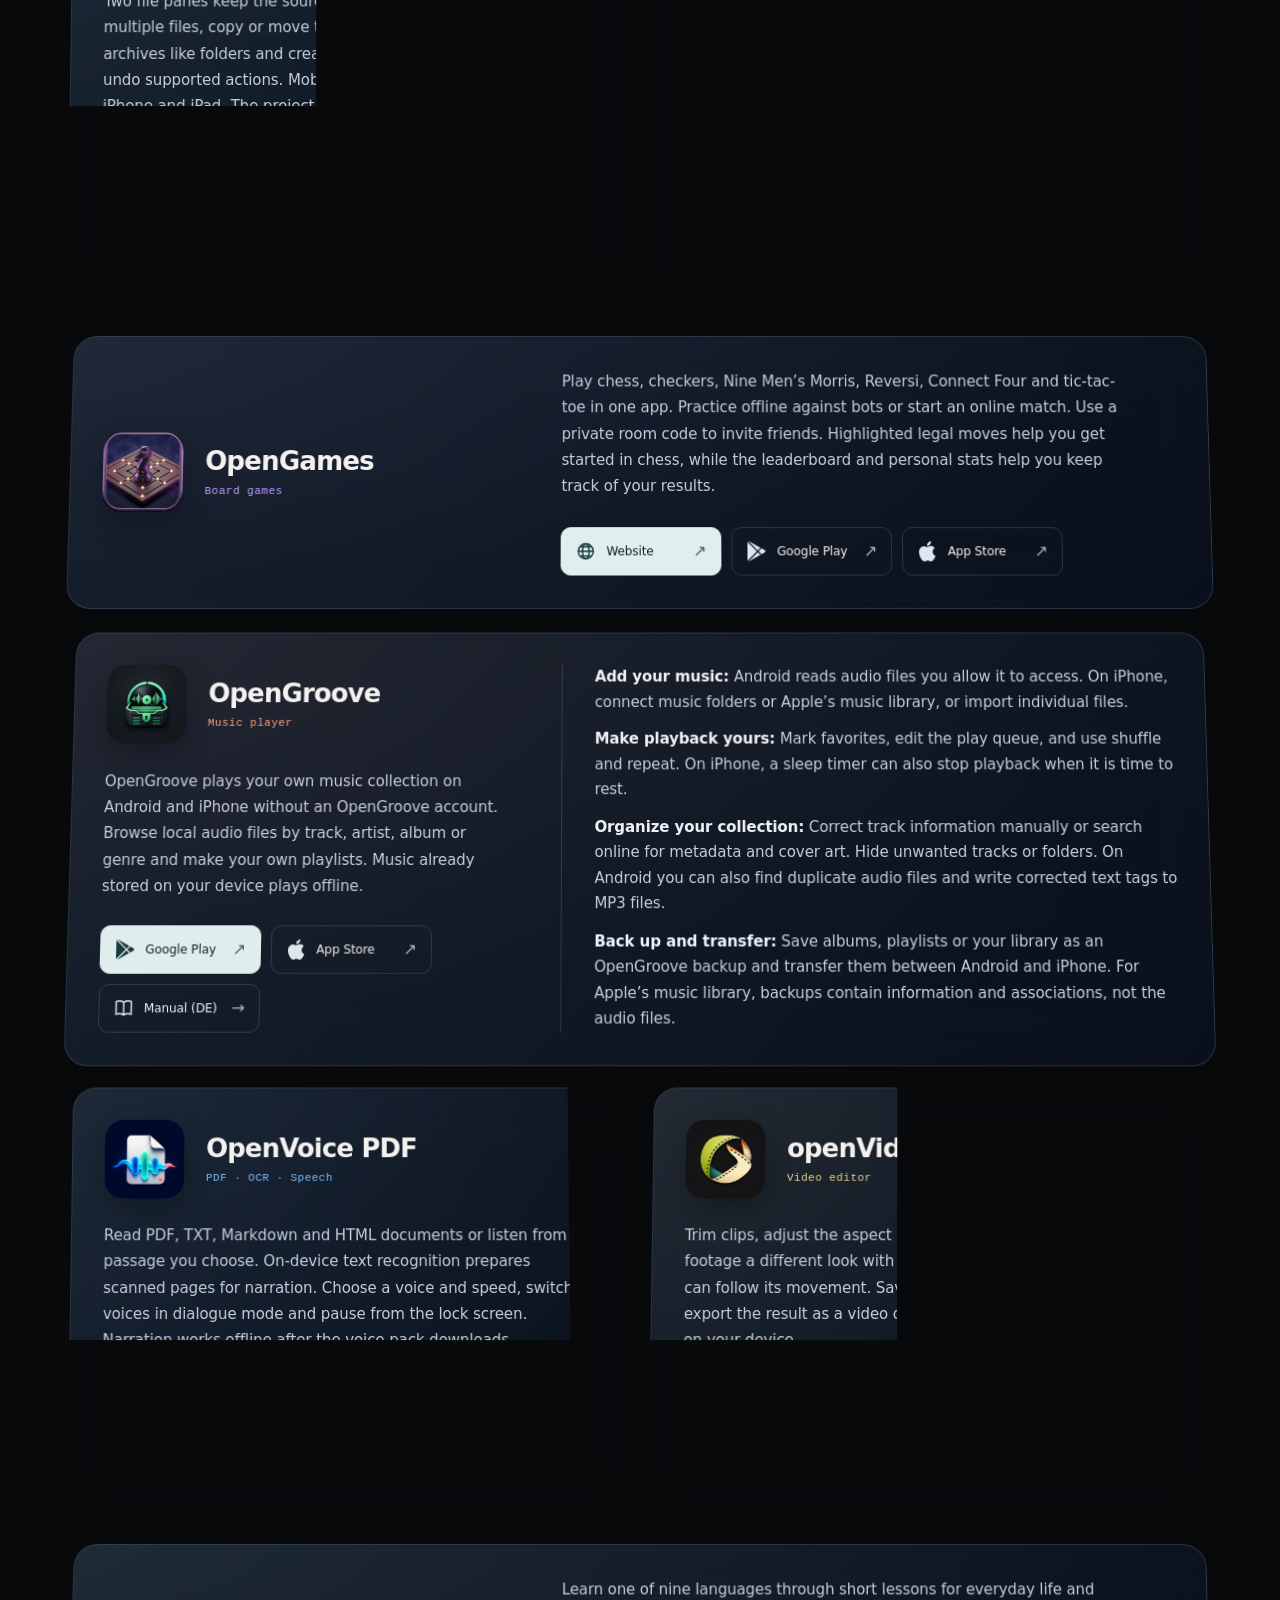
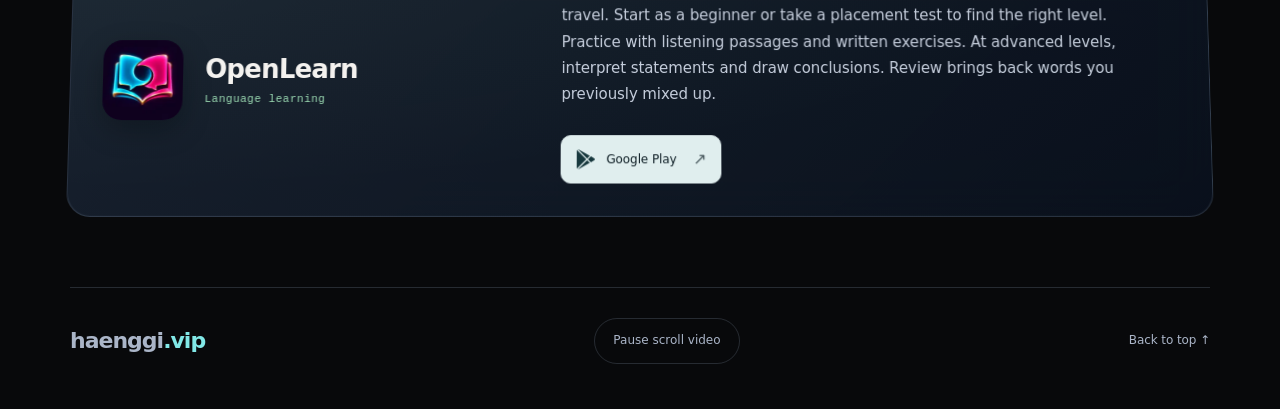
==== commit 40c72764: "Add OpenCommander documentation and expand app descriptions" ====
--- a/en/index.html
+++ b/en/index.html
@@ -48,7 +48,7 @@
               ],
               "@id": "https://haenggi.vip/#idx-viewer",
               "name": "IDX-Viewer",
-              "description": "IDX-Viewer is a 3D PCB viewer for circuit boards in IDX format. Review and edit changes, then export them as a response file.",
+              "description": "Open an IDX baseline file and its revisions directly in your browser. The 3D viewer shows the circuit board and its components. Use the change history to review added, moved and removed parts. Hide component types, load detailed OBJ models and export changes or a response file to coordinate between electronics and mechanical design.",
               "url": "https://haenggi-vip.github.io/IDX-Viewer/",
               "applicationCategory": "DesignApplication",
               "image": "https://haenggi.vip/assets/icons/idx-viewer.webp",
@@ -65,8 +65,8 @@
               "@type": "SoftwareApplication",
               "@id": "https://haenggi.vip/#opencommander",
               "name": "OpenCommander",
-              "description": "OpenCommander is a dual-pane file manager. Move files with drag and drop and browse ZIP archives.",
-              "url": "https://play.google.com/store/apps/details?id=com.opencommander",
+              "description": "Two file panes keep the source and destination in view. Select multiple files, copy or move them with drag and drop, browse ZIP archives like folders and create new archives. Use the history to undo supported actions. Mobile versions are available for Android, iPhone and iPad. The project site has guides for the Windows and Linux builds and a link to the macOS preview for Apple silicon.",
+              "url": "https://opencommander.top/",
               "applicationCategory": "UtilitiesApplication",
               "image": "https://haenggi.vip/assets/icons/opencommander.webp",
               "sameAs": [
@@ -75,7 +75,12 @@
               "installUrl": [
                 "https://play.google.com/store/apps/details?id=com.opencommander",
                 "https://apps.apple.com/ch/app/opencommander/id6804432999"
-              ]
+              ],
+              "subjectOf": {
+                "@type": "WebPage",
+                "name": "OpenCommander documentation",
+                "url": "https://opencommander.top/docs/"
+              }
             }
           },
           {
@@ -85,7 +90,7 @@
               "@type": "SoftwareApplication",
               "@id": "https://haenggi.vip/#traveltrack",
               "name": "TravelTrack",
-              "description": "TravelTrack is a digital travel journal. Save stops, photos and videos, and explore your routes on an interactive 3D world map.",
+              "description": "Plan your trip stop by stop and add photos and videos to each place along the way. Switch between an interactive 3D globe, map and satellite view to retrace your route and see how far you traveled. Turn your stops into a travel story you can watch as a slideshow or share with others.",
               "url": "https://traveltrack.vip",
               "applicationCategory": "TravelApplication",
               "image": "https://haenggi.vip/assets/icons/traveltrack.webp",
@@ -106,7 +111,7 @@
               "@type": "SoftwareApplication",
               "@id": "https://haenggi.vip/#opengames",
               "name": "OpenGames",
-              "description": "OpenGames brings together chess, checkers, Nine Men's Morris, Reversi, Connect Four and tic-tac-toe. Play locally, against bots or online.",
+              "description": "Play chess, checkers, Nine Men’s Morris, Reversi, Connect Four and tic-tac-toe in one app. Practice offline against bots or start an online match. Use a private room code to invite friends. Highlighted legal moves help you get started in chess, while the leaderboard and personal stats help you keep track of your results.",
               "url": "https://opengames.vip",
               "applicationCategory": "GameApplication",
               "image": "https://haenggi.vip/assets/icons/opengames.webp",
@@ -127,7 +132,7 @@
               "@type": "SoftwareApplication",
               "@id": "https://haenggi.vip/#opengroove",
               "name": "OpenGroove",
-              "description": "OpenGroove is a music player for your own collection on Android and iPhone, with no OpenGroove account required. Listen to local audio files, browse tracks, artists, albums and genres, and create personal playlists.",
+              "description": "OpenGroove plays your own music collection on Android and iPhone without an OpenGroove account. Browse local audio files by track, artist, album or genre and make your own playlists. Music already stored on your device plays offline.",
               "url": "https://play.google.com/store/apps/details?id=vip.haenggi.opengroove",
               "applicationCategory": "MultimediaApplication",
               "image": "https://haenggi.vip/assets/icons/opengroove.webp",
@@ -147,7 +152,7 @@
               "@type": "SoftwareApplication",
               "@id": "https://haenggi.vip/#openvoicepdf",
               "name": "OpenVoice PDF",
-              "description": "With OpenVoice PDF you can read or listen to PDF, TXT, Markdown and HTML documents. The app recognizes text in scanned PDFs on your device. Narration also works offline after downloading the voice pack.",
+              "description": "Read PDF, TXT, Markdown and HTML documents or listen from a passage you choose. On-device text recognition prepares scanned pages for narration. Choose a voice and speed, switch voices in dialogue mode and pause from the lock screen. Narration works offline after the voice pack downloads.",
               "url": "https://play.google.com/store/apps/details?id=com.openvoicepdf.app",
               "installUrl": [
                 "https://play.google.com/store/apps/details?id=com.openvoicepdf.app",
@@ -169,7 +174,7 @@
               "@type": "SoftwareApplication",
               "@id": "https://haenggi.vip/#openvideo",
               "name": "openVideo",
-              "description": "With openVideo you can trim clips, adjust zoom and speed, and track subjects automatically. Export the finished video directly on your device.",
+              "description": "Trim clips, adjust the aspect ratio, zoom and speed, and give your footage a different look with filters. Select a subject so the crop can follow its movement. Save a project to continue later or export the result as a video or a still frame. Editing runs directly on your device.",
               "url": "https://play.google.com/store/apps/details?id=com.openvideo.app",
               "installUrl": [
                 "https://play.google.com/store/apps/details?id=com.openvideo.app",
@@ -191,7 +196,7 @@
               "@type": "SoftwareApplication",
               "@id": "https://haenggi.vip/#openlearn",
               "name": "OpenLearn",
-              "description": "Learn nine languages with short lessons in OpenLearn. A placement test helps you start at the right level. Practice with listening and reading exercises and review the material you find difficult.",
+              "description": "Learn one of nine languages through short lessons for everyday life and travel. Start as a beginner or take a placement test to find the right level. Practice with listening passages and written exercises. At advanced levels, interpret statements and draw conclusions. Review brings back words you previously mixed up.",
               "url": "https://play.google.com/store/apps/details?id=vip.haenggi.openlearn",
               "installUrl": "https://play.google.com/store/apps/details?id=vip.haenggi.openlearn",
               "operatingSystem": "Android",
@@ -217,11 +222,14 @@
 <!-- Standardparts: bis zur Veröffentlichung ausgeblendet.
 <article class="app-card" id="standardparts"><div class="app-identity"><img class="app-icon" src="../assets/icons/standardparts.webp" width="96" height="96" alt="" loading="lazy"><div><h3>Standardparts</h3><p class="category">CAD Teile</p></div></div><div class="card-info"><p class="app-description">CAD-Bauteile für die mechanische Konstruktion.</p></div></article>
 -->
-<article class="app-card" data-platforms="web" id="idx-viewer"><div class="app-identity"><img class="app-icon" src="../assets/icons/idx-viewer.webp" width="96" height="96" alt="" loading="lazy"><div><h3>IDX-Viewer</h3><p class="category">3D PCB viewer</p></div></div><div class="card-info"><p class="app-description">IDX-Viewer is a 3D PCB viewer for circuit boards in IDX format. Review and edit changes, then export them as a response file.</p><div class="app-actions"><a class="app-link" href="https://haenggi-vip.github.io/IDX-Viewer/" aria-label="IDX-Viewer — open app"><svg class="button-icon" style="fill:none" aria-hidden="true" focusable="false" xmlns="http://www.w3.org/2000/svg" viewBox="0 0 24 24" fill="none" stroke="currentColor" stroke-width="1.7"><circle cx="12" cy="12" r="9"/><ellipse cx="12" cy="12" rx="4" ry="9"/><path d="M3 12h18M5 6.5h14M5 17.5h14"/></svg><span class="button-label">Open app</span><span class="button-arrow" aria-hidden="true">↗</span></a><a class="store-link" href="https://github.com/haenggi-vip/IDX-Viewer" aria-label="IDX-Viewer on GitHub"><svg class="button-icon" aria-hidden="true" focusable="false" fill="currentColor" role="img" viewBox="0 0 24 24" xmlns="http://www.w3.org/2000/svg"><path d="M12 .297c-6.63 0-12 5.373-12 12 0 5.303 3.438 9.8 8.205 11.385.6.113.82-.258.82-.577 0-.285-.01-1.04-.015-2.04-3.338.724-4.042-1.61-4.042-1.61C4.422 18.07 3.633 17.7 3.633 17.7c-1.087-.744.084-.729.084-.729 1.205.084 1.838 1.236 1.838 1.236 1.07 1.835 2.809 1.305 3.495.998.108-.776.417-1.305.76-1.605-2.665-.3-5.466-1.332-5.466-5.93 0-1.31.465-2.38 1.235-3.22-.135-.303-.54-1.523.105-3.176 0 0 1.005-.322 3.3 1.23.96-.267 1.98-.399 3-.405 1.02.006 2.04.138 3 .405 2.28-1.552 3.285-1.23 3.285-1.23.645 1.653.24 2.873.12 3.176.765.84 1.23 1.91 1.23 3.22 0 4.61-2.805 5.625-5.475 5.92.42.36.81 1.096.81 2.22 0 1.606-.015 2.896-.015 3.286 0 .315.21.69.825.57C20.565 22.092 24 17.592 24 12.297c0-6.627-5.373-12-12-12"/></svg><span class="button-label">GitHub</span><span class="button-arrow" aria-hidden="true">↗</span></a></div></div></article></div></section>
-<section id="digital" class="portfolio digital" aria-label="Everyday apps"><div class="cards"><article class="app-card" data-platforms="android ios" id="opencommander"><div class="app-identity"><img class="app-icon" src="../assets/icons/opencommander.webp" width="96" height="96" alt="" loading="lazy"><div><h3>OpenCommander</h3><p class="category">File manager</p></div></div><div class="card-info"><p class="app-description">OpenCommander is a dual-pane file manager. Move files with drag and drop and browse ZIP archives.</p><div class="app-actions"><a class="app-link" data-app="opencommander" href="https://play.google.com/store/apps/details?id=com.opencommander" aria-label="OpenCommander on Google Play"><svg class="button-icon" aria-hidden="true" focusable="false" fill="currentColor" role="img" viewBox="0 0 24 24" xmlns="http://www.w3.org/2000/svg"><path d="M22.018 13.298l-3.919 2.218-3.515-3.493 3.543-3.521 3.891 2.202a1.49 1.49 0 0 1 0 2.594zM1.337.924a1.486 1.486 0 0 0-.112.568v21.017c0 .217.045.419.124.6l11.155-11.087L1.337.924zm12.207 10.065l3.258-3.238L3.45.195a1.466 1.466 0 0 0-.946-.179l11.04 10.973zm0 2.067l-11 10.933c.298.036.612-.016.906-.183l13.324-7.54-3.23-3.21z"/></svg><span class="button-label">Google Play</span><span class="button-arrow" aria-hidden="true">↗</span></a><a class="store-link" href="https://apps.apple.com/ch/app/opencommander/id6804432999" aria-label="OpenCommander on the App Store"><svg class="button-icon" aria-hidden="true" focusable="false" fill="currentColor" role="img" viewBox="0 0 24 24" xmlns="http://www.w3.org/2000/svg"><path d="M12.152 6.896c-.948 0-2.415-1.078-3.96-1.04-2.04.027-3.91 1.183-4.961 3.014-2.117 3.675-.546 9.103 1.519 12.09 1.013 1.454 2.208 3.09 3.792 3.039 1.52-.065 2.09-.987 3.935-.987 1.831 0 2.35.987 3.96.948 1.637-.026 2.676-1.48 3.676-2.948 1.156-1.688 1.636-3.325 1.662-3.415-.039-.013-3.182-1.221-3.22-4.857-.026-3.04 2.48-4.494 2.597-4.559-1.429-2.09-3.623-2.324-4.39-2.376-2-.156-3.675 1.09-4.61 1.09zM15.53 3.83c.843-1.012 1.4-2.427 1.245-3.83-1.207.052-2.662.805-3.532 1.818-.78.896-1.454 2.338-1.273 3.714 1.338.104 2.715-.688 3.559-1.701"/></svg><span class="button-label">App Store</span><span class="button-arrow" aria-hidden="true">↗</span></a></div></div></article><article class="app-card" data-platforms="web android ios" id="traveltrack"><div class="app-identity"><img class="app-icon" src="../assets/icons/traveltrack.webp" width="96" height="96" alt="" loading="lazy"><div><h3>TravelTrack</h3><p class="category">Travel journal</p></div></div><div class="card-info"><p class="app-description">TravelTrack is a digital travel journal. Save stops, photos and videos, and explore your routes on an interactive 3D world map.</p><div class="app-actions"><a class="app-link" data-app="traveltrack" href="https://traveltrack.vip" aria-label="TravelTrack — open app"><svg class="button-icon" style="fill:none" aria-hidden="true" focusable="false" xmlns="http://www.w3.org/2000/svg" viewBox="0 0 24 24" fill="none" stroke="currentColor" stroke-width="1.7"><circle cx="12" cy="12" r="9"/><ellipse cx="12" cy="12" rx="4" ry="9"/><path d="M3 12h18M5 6.5h14M5 17.5h14"/></svg><span class="button-label">Website</span><span class="button-arrow" aria-hidden="true">↗</span></a><a class="store-link" href="https://play.google.com/store/apps/details?id=vip.traveltrack.app" aria-label="TravelTrack on Google Play"><svg class="button-icon" aria-hidden="true" focusable="false" fill="currentColor" role="img" viewBox="0 0 24 24" xmlns="http://www.w3.org/2000/svg"><path d="M22.018 13.298l-3.919 2.218-3.515-3.493 3.543-3.521 3.891 2.202a1.49 1.49 0 0 1 0 2.594zM1.337.924a1.486 1.486 0 0 0-.112.568v21.017c0 .217.045.419.124.6l11.155-11.087L1.337.924zm12.207 10.065l3.258-3.238L3.45.195a1.466 1.466 0 0 0-.946-.179l11.04 10.973zm0 2.067l-11 10.933c.298.036.612-.016.906-.183l13.324-7.54-3.23-3.21z"/></svg><span class="button-label">Google Play</span><span class="button-arrow" aria-hidden="true">↗</span></a><a class="store-link" href="https://apps.apple.com/ch/app/traveltrack/id6804429493" aria-label="TravelTrack on the App Store"><svg class="button-icon" aria-hidden="true" focusable="false" fill="currentColor" role="img" viewBox="0 0 24 24" xmlns="http://www.w3.org/2000/svg"><path d="M12.152 6.896c-.948 0-2.415-1.078-3.96-1.04-2.04.027-3.91 1.183-4.961 3.014-2.117 3.675-.546 9.103 1.519 12.09 1.013 1.454 2.208 3.09 3.792 3.039 1.52-.065 2.09-.987 3.935-.987 1.831 0 2.35.987 3.96.948 1.637-.026 2.676-1.48 3.676-2.948 1.156-1.688 1.636-3.325 1.662-3.415-.039-.013-3.182-1.221-3.22-4.857-.026-3.04 2.48-4.494 2.597-4.559-1.429-2.09-3.623-2.324-4.39-2.376-2-.156-3.675 1.09-4.61 1.09zM15.53 3.83c.843-1.012 1.4-2.427 1.245-3.83-1.207.052-2.662.805-3.532 1.818-.78.896-1.454 2.338-1.273 3.714 1.338.104 2.715-.688 3.559-1.701"/></svg><span class="button-label">App Store</span><span class="button-arrow" aria-hidden="true">↗</span></a></div></div></article><article class="app-card" data-platforms="web android ios" id="opengames"><div class="app-identity"><img class="app-icon" src="../assets/icons/opengames.webp" width="96" height="96" alt="" loading="lazy"><div><h3>OpenGames</h3><p class="category">Board games</p></div></div><div class="card-info"><p class="app-description">OpenGames brings together chess, checkers, Nine Men's Morris, Reversi, Connect Four and tic-tac-toe. Play locally, against bots or online.</p><div class="app-actions"><a class="app-link" data-app="opengames" href="https://opengames.vip" aria-label="OpenGames — open app"><svg class="button-icon" style="fill:none" aria-hidden="true" focusable="false" xmlns="http://www.w3.org/2000/svg" viewBox="0 0 24 24" fill="none" stroke="currentColor" stroke-width="1.7"><circle cx="12" cy="12" r="9"/><ellipse cx="12" cy="12" rx="4" ry="9"/><path d="M3 12h18M5 6.5h14M5 17.5h14"/></svg><span class="button-label">Website</span><span class="button-arrow" aria-hidden="true">↗</span></a><a class="store-link" href="https://play.google.com/store/apps/details?id=vip.opengames.nativeapp" aria-label="OpenGames on Google Play"><svg class="button-icon" aria-hidden="true" focusable="false" fill="currentColor" role="img" viewBox="0 0 24 24" xmlns="http://www.w3.org/2000/svg"><path d="M22.018 13.298l-3.919 2.218-3.515-3.493 3.543-3.521 3.891 2.202a1.49 1.49 0 0 1 0 2.594zM1.337.924a1.486 1.486 0 0 0-.112.568v21.017c0 .217.045.419.124.6l11.155-11.087L1.337.924zm12.207 10.065l3.258-3.238L3.45.195a1.466 1.466 0 0 0-.946-.179l11.04 10.973zm0 2.067l-11 10.933c.298.036.612-.016.906-.183l13.324-7.54-3.23-3.21z"/></svg><span class="button-label">Google Play</span><span class="button-arrow" aria-hidden="true">↗</span></a><a class="store-link" href="https://apps.apple.com/ch/app/opengames/id6803944966" aria-label="OpenGames on the App Store"><svg class="button-icon" aria-hidden="true" focusable="false" fill="currentColor" role="img" viewBox="0 0 24 24" xmlns="http://www.w3.org/2000/svg"><path d="M12.152 6.896c-.948 0-2.415-1.078-3.96-1.04-2.04.027-3.91 1.183-4.961 3.014-2.117 3.675-.546 9.103 1.519 12.09 1.013 1.454 2.208 3.09 3.792 3.039 1.52-.065 2.09-.987 3.935-.987 1.831 0 2.35.987 3.96.948 1.637-.026 2.676-1.48 3.676-2.948 1.156-1.688 1.636-3.325 1.662-3.415-.039-.013-3.182-1.221-3.22-4.857-.026-3.04 2.48-4.494 2.597-4.559-1.429-2.09-3.623-2.324-4.39-2.376-2-.156-3.675 1.09-4.61 1.09zM15.53 3.83c.843-1.012 1.4-2.427 1.245-3.83-1.207.052-2.662.805-3.532 1.818-.78.896-1.454 2.338-1.273 3.714 1.338.104 2.715-.688 3.559-1.701"/></svg><span class="button-label">App Store</span><span class="button-arrow" aria-hidden="true">↗</span></a></div></div></article><article class="app-card" data-platforms="android ios" id="opengroove"><div class="app-identity"><img class="app-icon" src="../assets/icons/opengroove.webp" width="96" height="96" alt="" loading="lazy"><div><h3>OpenGroove</h3><p class="category">Music player</p></div></div><div class="card-info"><p class="app-description">OpenGroove is a music player for your own collection on Android and iPhone, with no OpenGroove account required. Listen to local audio files, browse tracks, artists, albums and genres, and create personal playlists.</p><ul class="app-details"><li><strong>Add your music:</strong> Android reads audio files you allow it to access. On iPhone, connect music folders or Apple’s music library, or import individual files.</li><li><strong>Make playback yours:</strong> Mark favorites, edit the play queue, and use shuffle and repeat. On iPhone, a sleep timer can also stop playback when it is time to rest.</li><li><strong>Organize your collection:</strong> Correct track information manually, search online for metadata and cover art, and hide unwanted tracks or folders without deleting the files.</li><li><strong>Back up and transfer:</strong> Save albums, playlists or your library as an OpenGroove backup and transfer them between Android and iPhone. For Apple’s music library, backups contain information and associations, not the audio files.</li></ul><div class="app-actions"><a class="app-link" data-app="opengroove" href="https://play.google.com/store/apps/details?id=vip.haenggi.opengroove" aria-label="OpenGroove on Google Play"><svg class="button-icon" aria-hidden="true" focusable="false" fill="currentColor" role="img" viewBox="0 0 24 24" xmlns="http://www.w3.org/2000/svg"><path d="M22.018 13.298l-3.919 2.218-3.515-3.493 3.543-3.521 3.891 2.202a1.49 1.49 0 0 1 0 2.594zM1.337.924a1.486 1.486 0 0 0-.112.568v21.017c0 .217.045.419.124.6l11.155-11.087L1.337.924zm12.207 10.065l3.258-3.238L3.45.195a1.466 1.466 0 0 0-.946-.179l11.04 10.973zm0 2.067l-11 10.933c.298.036.612-.016.906-.183l13.324-7.54-3.23-3.21z"/></svg><span class="button-label">Google Play</span><span class="button-arrow" aria-hidden="true">↗</span></a><a class="store-link" href="https://apps.apple.com/ch/app/opengroove/id6804463846" aria-label="OpenGroove on the App Store"><svg class="button-icon" aria-hidden="true" focusable="false" fill="currentColor" role="img" viewBox="0 0 24 24" xmlns="http://www.w3.org/2000/svg"><path d="M12.152 6.896c-.948 0-2.415-1.078-3.96-1.04-2.04.027-3.91 1.183-4.961 3.014-2.117 3.675-.546 9.103 1.519 12.09 1.013 1.454 2.208 3.09 3.792 3.039 1.52-.065 2.09-.987 3.935-.987 1.831 0 2.35.987 3.96.948 1.637-.026 2.676-1.48 3.676-2.948 1.156-1.688 1.636-3.325 1.662-3.415-.039-.013-3.182-1.221-3.22-4.857-.026-3.04 2.48-4.494 2.597-4.559-1.429-2.09-3.623-2.324-4.39-2.376-2-.156-3.675 1.09-4.61 1.09zM15.53 3.83c.843-1.012 1.4-2.427 1.245-3.83-1.207.052-2.662.805-3.532 1.818-.78.896-1.454 2.338-1.273 3.714 1.338.104 2.715-.688 3.559-1.701"/></svg><span class="button-label">App Store</span><span class="button-arrow" aria-hidden="true">↗</span></a><a class="store-link" href="../opengroove/handbuch/" aria-label="Read the OpenGroove manual in German"><svg class="button-icon" style="fill:none" aria-hidden="true" focusable="false" viewBox="0 0 24 24" fill="none" stroke="currentColor" stroke-width="1.7"><path d="M12 5v15M3 4c3-1 6-1 9 1 3-2 6-2 9-1v15c-3-1-6-1-9 1-3-2-6-2-9-1Z"/></svg><span class="button-label">Manual (DE)</span><span class="button-arrow" aria-hidden="true">→</span></a></div></div></article><article class="app-card" data-platforms="android ios" id="openvoicepdf"><div class="app-identity"><img class="app-icon" src="../assets/icons/openvoicepdf.webp" width="96" height="96" alt="" loading="lazy"><div><h3>OpenVoice PDF</h3><p class="category">PDF · OCR · Speech</p></div></div><div class="card-info"><p class="app-description">With OpenVoice PDF you can read or listen to PDF, TXT, Markdown and HTML documents. The app recognizes text in scanned PDFs on your device. Narration also works offline after downloading the voice pack.</p><div class="app-actions"><a class="app-link" href="https://play.google.com/store/apps/details?id=com.openvoicepdf.app" aria-label="OpenVoice PDF on Google Play"><svg class="button-icon" aria-hidden="true" focusable="false" fill="currentColor" role="img" viewBox="0 0 24 24" xmlns="http://www.w3.org/2000/svg"><path d="M22.018 13.298l-3.919 2.218-3.515-3.493 3.543-3.521 3.891 2.202a1.49 1.49 0 0 1 0 2.594zM1.337.924a1.486 1.486 0 0 0-.112.568v21.017c0 .217.045.419.124.6l11.155-11.087L1.337.924zm12.207 10.065l3.258-3.238L3.45.195a1.466 1.466 0 0 0-.946-.179l11.04 10.973zm0 2.067l-11 10.933c.298.036.612-.016.906-.183l13.324-7.54-3.23-3.21z"/></svg><span class="button-label">Google Play</span><span class="button-arrow" aria-hidden="true">↗</span></a><a class="store-link" href="https://apps.apple.com/ch/app/openvoicepdf/id6809222725" aria-label="OpenVoice PDF on the App Store"><svg class="button-icon" aria-hidden="true" focusable="false" fill="currentColor" fill="currentColor" role="img" viewBox="0 0 24 24" xmlns="http://www.w3.org/2000/svg"><path d="M12.152 6.896c-.948 0-2.415-1.078-3.96-1.04-2.04.027-3.91 1.183-4.961 3.014-2.117 3.675-.546 9.103 1.519 12.09 1.013 1.454 2.208 3.09 3.792 3.039 1.52-.065 2.09-.987 3.935-.987 1.831 0 2.35.987 3.96.948 1.637-.026 2.676-1.48 3.676-2.948 1.156-1.688 1.636-3.325 1.662-3.415-.039-.013-3.182-1.221-3.22-4.857-.026-3.04 2.48-4.494 2.597-4.559-1.429-2.09-3.623-2.324-4.39-2.376-2-.156-3.675 1.09-4.61 1.09zM15.53 3.83c.843-1.012 1.4-2.427 1.245-3.83-1.207.052-2.662.805-3.532 1.818-.78.896-1.454 2.338-1.273 3.714 1.338.104 2.715-.688 3.559-1.701"/></svg><span class="button-label">App Store</span><span class="button-arrow" aria-hidden="true">↗</span></a></div></div></article><article class="app-card" data-platforms="android ios" id="openvideo"><div class="app-identity"><img class="app-icon" src="../assets/icons/openvideo.webp" width="96" height="96" alt="" loading="lazy"><div><h3>openVideo</h3><p class="category">Video editor</p></div></div><div class="card-info"><p class="app-description">With openVideo you can trim clips, adjust zoom and speed, and track subjects automatically. Export the finished video directly on your device.</p><div class="app-actions"><a class="app-link" href="https://play.google.com/store/apps/details?id=com.openvideo.app" aria-label="openVideo on Google Play"><svg class="button-icon" aria-hidden="true" focusable="false" fill="currentColor" role="img" viewBox="0 0 24 24" xmlns="http://www.w3.org/2000/svg"><path d="M22.018 13.298l-3.919 2.218-3.515-3.493 3.543-3.521 3.891 2.202a1.49 1.49 0 0 1 0 2.594zM1.337.924a1.486 1.486 0 0 0-.112.568v21.017c0 .217.045.419.124.6l11.155-11.087L1.337.924zm12.207 10.065l3.258-3.238L3.45.195a1.466 1.466 0 0 0-.946-.179l11.04 10.973zm0 2.067l-11 10.933c.298.036.612-.016.906-.183l13.324-7.54-3.23-3.21z"/></svg><span class="button-label">Google Play</span><span class="button-arrow" aria-hidden="true">↗</span></a><a class="store-link" href="https://apps.apple.com/ch/app/openvideo/id6810092391" aria-label="openVideo on the App Store"><svg class="button-icon" aria-hidden="true" focusable="false" fill="currentColor" fill="currentColor" role="img" viewBox="0 0 24 24" xmlns="http://www.w3.org/2000/svg"><path d="M12.152 6.896c-.948 0-2.415-1.078-3.96-1.04-2.04.027-3.91 1.183-4.961 3.014-2.117 3.675-.546 9.103 1.519 12.09 1.013 1.454 2.208 3.09 3.792 3.039 1.52-.065 2.09-.987 3.935-.987 1.831 0 2.35.987 3.96.948 1.637-.026 2.676-1.48 3.676-2.948 1.156-1.688 1.636-3.325 1.662-3.415-.039-.013-3.182-1.221-3.22-4.857-.026-3.04 2.48-4.494 2.597-4.559-1.429-2.09-3.623-2.324-4.39-2.376-2-.156-3.675 1.09-4.61 1.09zM15.53 3.83c.843-1.012 1.4-2.427 1.245-3.83-1.207.052-2.662.805-3.532 1.818-.78.896-1.454 2.338-1.273 3.714 1.338.104 2.715-.688 3.559-1.701"/></svg><span class="button-label">App Store</span><span class="button-arrow" aria-hidden="true">↗</span></a></div></div></article>
+<article class="app-card" data-platforms="web" id="idx-viewer"><div class="app-identity"><img class="app-icon" src="../assets/icons/idx-viewer.webp" width="96" height="96" alt="" loading="lazy"><div><h3>IDX-Viewer</h3><p class="category">3D PCB viewer</p></div></div><div class="card-info"><p class="app-description">Open an IDX baseline file and its revisions directly in your browser. The 3D viewer shows the circuit board and its components. Use the change history to review added, moved and removed parts. Hide component types, load detailed OBJ models and export changes or a response file to coordinate between electronics and mechanical design.</p><div class="app-actions"><a class="app-link" href="https://haenggi-vip.github.io/IDX-Viewer/" aria-label="IDX-Viewer — open app"><svg class="button-icon" style="fill:none" aria-hidden="true" focusable="false" xmlns="http://www.w3.org/2000/svg" viewBox="0 0 24 24" fill="none" stroke="currentColor" stroke-width="1.7"><circle cx="12" cy="12" r="9"/><ellipse cx="12" cy="12" rx="4" ry="9"/><path d="M3 12h18M5 6.5h14M5 17.5h14"/></svg><span class="button-label">Open app</span><span class="button-arrow" aria-hidden="true">↗</span></a><a class="store-link" href="https://github.com/haenggi-vip/IDX-Viewer" aria-label="IDX-Viewer on GitHub"><svg class="button-icon" aria-hidden="true" focusable="false" fill="currentColor" role="img" viewBox="0 0 24 24" xmlns="http://www.w3.org/2000/svg"><path d="M12 .297c-6.63 0-12 5.373-12 12 0 5.303 3.438 9.8 8.205 11.385.6.113.82-.258.82-.577 0-.285-.01-1.04-.015-2.04-3.338.724-4.042-1.61-4.042-1.61C4.422 18.07 3.633 17.7 3.633 17.7c-1.087-.744.084-.729.084-.729 1.205.084 1.838 1.236 1.838 1.236 1.07 1.835 2.809 1.305 3.495.998.108-.776.417-1.305.76-1.605-2.665-.3-5.466-1.332-5.466-5.93 0-1.31.465-2.38 1.235-3.22-.135-.303-.54-1.523.105-3.176 0 0 1.005-.322 3.3 1.23.96-.267 1.98-.399 3-.405 1.02.006 2.04.138 3 .405 2.28-1.552 3.285-1.23 3.285-1.23.645 1.653.24 2.873.12 3.176.765.84 1.23 1.91 1.23 3.22 0 4.61-2.805 5.625-5.475 5.92.42.36.81 1.096.81 2.22 0 1.606-.015 2.896-.015 3.286 0 .315.21.69.825.57C20.565 22.092 24 17.592 24 12.297c0-6.627-5.373-12-12-12"/></svg><span class="button-label">GitHub</span><span class="button-arrow" aria-hidden="true">↗</span></a></div></div></article></div></section>
+<section id="digital" class="portfolio digital" aria-label="Everyday apps"><div class="cards"><article class="app-card" data-platforms="android ios" id="opencommander"><div class="app-identity"><img class="app-icon" src="../assets/icons/opencommander.webp" width="96" height="96" alt="" loading="lazy"><div><h3>OpenCommander</h3><p class="category">File manager</p></div></div><div class="card-info"><p class="app-description">Two file panes keep the source and destination in view. Select multiple files, copy or move them with drag and drop, browse ZIP archives like folders and create new archives. Use the history to undo supported actions. Mobile versions are available for Android, iPhone and iPad. The project site has guides for the Windows and Linux builds and a link to the macOS preview for Apple silicon.</p><div class="app-actions"><a class="app-link" data-app="opencommander" href="https://play.google.com/store/apps/details?id=com.opencommander" aria-label="OpenCommander on Google Play"><svg class="button-icon" aria-hidden="true" focusable="false" fill="currentColor" role="img" viewBox="0 0 24 24" xmlns="http://www.w3.org/2000/svg"><path d="M22.018 13.298l-3.919 2.218-3.515-3.493 3.543-3.521 3.891 2.202a1.49 1.49 0 0 1 0 2.594zM1.337.924a1.486 1.486 0 0 0-.112.568v21.017c0 .217.045.419.124.6l11.155-11.087L1.337.924zm12.207 10.065l3.258-3.238L3.45.195a1.466 1.466 0 0 0-.946-.179l11.04 10.973zm0 2.067l-11 10.933c.298.036.612-.016.906-.183l13.324-7.54-3.23-3.21z"/></svg><span class="button-label">Google Play</span><span class="button-arrow" aria-hidden="true">↗</span></a><a class="store-link" href="https://apps.apple.com/ch/app/opencommander/id6804432999" aria-label="OpenCommander on the App Store"><svg class="button-icon" aria-hidden="true" focusable="false" fill="currentColor" role="img" viewBox="0 0 24 24" xmlns="http://www.w3.org/2000/svg"><path d="M12.152 6.896c-.948 0-2.415-1.078-3.96-1.04-2.04.027-3.91 1.183-4.961 3.014-2.117 3.675-.546 9.103 1.519 12.09 1.013 1.454 2.208 3.09 3.792 3.039 1.52-.065 2.09-.987 3.935-.987 1.831 0 2.35.987 3.96.948 1.637-.026 2.676-1.48 3.676-2.948 1.156-1.688 1.636-3.325 1.662-3.415-.039-.013-3.182-1.221-3.22-4.857-.026-3.04 2.48-4.494 2.597-4.559-1.429-2.09-3.623-2.324-4.39-2.376-2-.156-3.675 1.09-4.61 1.09zM15.53 3.83c.843-1.012 1.4-2.427 1.245-3.83-1.207.052-2.662.805-3.532 1.818-.78.896-1.454 2.338-1.273 3.714 1.338.104 2.715-.688 3.559-1.701"/></svg><span class="button-label">App Store</span><span class="button-arrow" aria-hidden="true">↗</span></a>
+      <a class="store-link" href="https://opencommander.top/" aria-label="Open the OpenCommander website"><svg class="button-icon" style="fill:none" aria-hidden="true" focusable="false" xmlns="http://www.w3.org/2000/svg" viewBox="0 0 24 24" fill="none" stroke="currentColor" stroke-width="1.7"><circle cx="12" cy="12" r="9"/><ellipse cx="12" cy="12" rx="4" ry="9"/><path d="M3 12h18M5 6.5h14M5 17.5h14"/></svg><span class="button-label">Website</span><span class="button-arrow" aria-hidden="true">↗</span></a>
+      <a class="store-link" href="https://opencommander.top/docs/" aria-label="Read the OpenCommander documentation"><svg class="button-icon" style="fill:none" aria-hidden="true" focusable="false" viewBox="0 0 24 24" fill="none" stroke="currentColor" stroke-width="1.7"><path d="M12 5v15M3 4c3-1 6-1 9 1 3-2 6-2 9-1v15c-3-1-6-1-9 1-3-2-6-2-9-1Z"/></svg><span class="button-label">Documentation</span><span class="button-arrow" aria-hidden="true">↗</span></a>
+    </div></div></article><article class="app-card" data-platforms="web android ios" id="traveltrack"><div class="app-identity"><img class="app-icon" src="../assets/icons/traveltrack.webp" width="96" height="96" alt="" loading="lazy"><div><h3>TravelTrack</h3><p class="category">Travel journal</p></div></div><div class="card-info"><p class="app-description">Plan your trip stop by stop and add photos and videos to each place along the way. Switch between an interactive 3D globe, map and satellite view to retrace your route and see how far you traveled. Turn your stops into a travel story you can watch as a slideshow or share with others.</p><div class="app-actions"><a class="app-link" data-app="traveltrack" href="https://traveltrack.vip" aria-label="TravelTrack — open app"><svg class="button-icon" style="fill:none" aria-hidden="true" focusable="false" xmlns="http://www.w3.org/2000/svg" viewBox="0 0 24 24" fill="none" stroke="currentColor" stroke-width="1.7"><circle cx="12" cy="12" r="9"/><ellipse cx="12" cy="12" rx="4" ry="9"/><path d="M3 12h18M5 6.5h14M5 17.5h14"/></svg><span class="button-label">Website</span><span class="button-arrow" aria-hidden="true">↗</span></a><a class="store-link" href="https://play.google.com/store/apps/details?id=vip.traveltrack.app" aria-label="TravelTrack on Google Play"><svg class="button-icon" aria-hidden="true" focusable="false" fill="currentColor" role="img" viewBox="0 0 24 24" xmlns="http://www.w3.org/2000/svg"><path d="M22.018 13.298l-3.919 2.218-3.515-3.493 3.543-3.521 3.891 2.202a1.49 1.49 0 0 1 0 2.594zM1.337.924a1.486 1.486 0 0 0-.112.568v21.017c0 .217.045.419.124.6l11.155-11.087L1.337.924zm12.207 10.065l3.258-3.238L3.45.195a1.466 1.466 0 0 0-.946-.179l11.04 10.973zm0 2.067l-11 10.933c.298.036.612-.016.906-.183l13.324-7.54-3.23-3.21z"/></svg><span class="button-label">Google Play</span><span class="button-arrow" aria-hidden="true">↗</span></a><a class="store-link" href="https://apps.apple.com/ch/app/traveltrack/id6804429493" aria-label="TravelTrack on the App Store"><svg class="button-icon" aria-hidden="true" focusable="false" fill="currentColor" role="img" viewBox="0 0 24 24" xmlns="http://www.w3.org/2000/svg"><path d="M12.152 6.896c-.948 0-2.415-1.078-3.96-1.04-2.04.027-3.91 1.183-4.961 3.014-2.117 3.675-.546 9.103 1.519 12.09 1.013 1.454 2.208 3.09 3.792 3.039 1.52-.065 2.09-.987 3.935-.987 1.831 0 2.35.987 3.96.948 1.637-.026 2.676-1.48 3.676-2.948 1.156-1.688 1.636-3.325 1.662-3.415-.039-.013-3.182-1.221-3.22-4.857-.026-3.04 2.48-4.494 2.597-4.559-1.429-2.09-3.623-2.324-4.39-2.376-2-.156-3.675 1.09-4.61 1.09zM15.53 3.83c.843-1.012 1.4-2.427 1.245-3.83-1.207.052-2.662.805-3.532 1.818-.78.896-1.454 2.338-1.273 3.714 1.338.104 2.715-.688 3.559-1.701"/></svg><span class="button-label">App Store</span><span class="button-arrow" aria-hidden="true">↗</span></a></div></div></article><article class="app-card" data-platforms="web android ios" id="opengames"><div class="app-identity"><img class="app-icon" src="../assets/icons/opengames.webp" width="96" height="96" alt="" loading="lazy"><div><h3>OpenGames</h3><p class="category">Board games</p></div></div><div class="card-info"><p class="app-description">Play chess, checkers, Nine Men’s Morris, Reversi, Connect Four and tic-tac-toe in one app. Practice offline against bots or start an online match. Use a private room code to invite friends. Highlighted legal moves help you get started in chess, while the leaderboard and personal stats help you keep track of your results.</p><div class="app-actions"><a class="app-link" data-app="opengames" href="https://opengames.vip" aria-label="OpenGames — open app"><svg class="button-icon" style="fill:none" aria-hidden="true" focusable="false" xmlns="http://www.w3.org/2000/svg" viewBox="0 0 24 24" fill="none" stroke="currentColor" stroke-width="1.7"><circle cx="12" cy="12" r="9"/><ellipse cx="12" cy="12" rx="4" ry="9"/><path d="M3 12h18M5 6.5h14M5 17.5h14"/></svg><span class="button-label">Website</span><span class="button-arrow" aria-hidden="true">↗</span></a><a class="store-link" href="https://play.google.com/store/apps/details?id=vip.opengames.nativeapp" aria-label="OpenGames on Google Play"><svg class="button-icon" aria-hidden="true" focusable="false" fill="currentColor" role="img" viewBox="0 0 24 24" xmlns="http://www.w3.org/2000/svg"><path d="M22.018 13.298l-3.919 2.218-3.515-3.493 3.543-3.521 3.891 2.202a1.49 1.49 0 0 1 0 2.594zM1.337.924a1.486 1.486 0 0 0-.112.568v21.017c0 .217.045.419.124.6l11.155-11.087L1.337.924zm12.207 10.065l3.258-3.238L3.45.195a1.466 1.466 0 0 0-.946-.179l11.04 10.973zm0 2.067l-11 10.933c.298.036.612-.016.906-.183l13.324-7.54-3.23-3.21z"/></svg><span class="button-label">Google Play</span><span class="button-arrow" aria-hidden="true">↗</span></a><a class="store-link" href="https://apps.apple.com/ch/app/opengames/id6803944966" aria-label="OpenGames on the App Store"><svg class="button-icon" aria-hidden="true" focusable="false" fill="currentColor" role="img" viewBox="0 0 24 24" xmlns="http://www.w3.org/2000/svg"><path d="M12.152 6.896c-.948 0-2.415-1.078-3.96-1.04-2.04.027-3.91 1.183-4.961 3.014-2.117 3.675-.546 9.103 1.519 12.09 1.013 1.454 2.208 3.09 3.792 3.039 1.52-.065 2.09-.987 3.935-.987 1.831 0 2.35.987 3.96.948 1.637-.026 2.676-1.48 3.676-2.948 1.156-1.688 1.636-3.325 1.662-3.415-.039-.013-3.182-1.221-3.22-4.857-.026-3.04 2.48-4.494 2.597-4.559-1.429-2.09-3.623-2.324-4.39-2.376-2-.156-3.675 1.09-4.61 1.09zM15.53 3.83c.843-1.012 1.4-2.427 1.245-3.83-1.207.052-2.662.805-3.532 1.818-.78.896-1.454 2.338-1.273 3.714 1.338.104 2.715-.688 3.559-1.701"/></svg><span class="button-label">App Store</span><span class="button-arrow" aria-hidden="true">↗</span></a></div></div></article><article class="app-card" data-platforms="android ios" id="opengroove"><div class="app-identity"><img class="app-icon" src="../assets/icons/opengroove.webp" width="96" height="96" alt="" loading="lazy"><div><h3>OpenGroove</h3><p class="category">Music player</p></div></div><div class="card-info"><p class="app-description">OpenGroove plays your own music collection on Android and iPhone without an OpenGroove account. Browse local audio files by track, artist, album or genre and make your own playlists. Music already stored on your device plays offline.</p><ul class="app-details"><li><strong>Add your music:</strong> Android reads audio files you allow it to access. On iPhone, connect music folders or Apple’s music library, or import individual files.</li><li><strong>Make playback yours:</strong> Mark favorites, edit the play queue, and use shuffle and repeat. On iPhone, a sleep timer can also stop playback when it is time to rest.</li><li><strong>Organize your collection:</strong> Correct track information manually or search online for metadata and cover art. Hide unwanted tracks or folders. On Android you can also find duplicate audio files and write corrected text tags to MP3 files.</li><li><strong>Back up and transfer:</strong> Save albums, playlists or your library as an OpenGroove backup and transfer them between Android and iPhone. For Apple’s music library, backups contain information and associations, not the audio files.</li></ul><div class="app-actions"><a class="app-link" data-app="opengroove" href="https://play.google.com/store/apps/details?id=vip.haenggi.opengroove" aria-label="OpenGroove on Google Play"><svg class="button-icon" aria-hidden="true" focusable="false" fill="currentColor" role="img" viewBox="0 0 24 24" xmlns="http://www.w3.org/2000/svg"><path d="M22.018 13.298l-3.919 2.218-3.515-3.493 3.543-3.521 3.891 2.202a1.49 1.49 0 0 1 0 2.594zM1.337.924a1.486 1.486 0 0 0-.112.568v21.017c0 .217.045.419.124.6l11.155-11.087L1.337.924zm12.207 10.065l3.258-3.238L3.45.195a1.466 1.466 0 0 0-.946-.179l11.04 10.973zm0 2.067l-11 10.933c.298.036.612-.016.906-.183l13.324-7.54-3.23-3.21z"/></svg><span class="button-label">Google Play</span><span class="button-arrow" aria-hidden="true">↗</span></a><a class="store-link" href="https://apps.apple.com/ch/app/opengroove/id6804463846" aria-label="OpenGroove on the App Store"><svg class="button-icon" aria-hidden="true" focusable="false" fill="currentColor" role="img" viewBox="0 0 24 24" xmlns="http://www.w3.org/2000/svg"><path d="M12.152 6.896c-.948 0-2.415-1.078-3.96-1.04-2.04.027-3.91 1.183-4.961 3.014-2.117 3.675-.546 9.103 1.519 12.09 1.013 1.454 2.208 3.09 3.792 3.039 1.52-.065 2.09-.987 3.935-.987 1.831 0 2.35.987 3.96.948 1.637-.026 2.676-1.48 3.676-2.948 1.156-1.688 1.636-3.325 1.662-3.415-.039-.013-3.182-1.221-3.22-4.857-.026-3.04 2.48-4.494 2.597-4.559-1.429-2.09-3.623-2.324-4.39-2.376-2-.156-3.675 1.09-4.61 1.09zM15.53 3.83c.843-1.012 1.4-2.427 1.245-3.83-1.207.052-2.662.805-3.532 1.818-.78.896-1.454 2.338-1.273 3.714 1.338.104 2.715-.688 3.559-1.701"/></svg><span class="button-label">App Store</span><span class="button-arrow" aria-hidden="true">↗</span></a><a class="store-link" href="../opengroove/handbuch/" aria-label="Read the OpenGroove manual in German"><svg class="button-icon" style="fill:none" aria-hidden="true" focusable="false" viewBox="0 0 24 24" fill="none" stroke="currentColor" stroke-width="1.7"><path d="M12 5v15M3 4c3-1 6-1 9 1 3-2 6-2 9-1v15c-3-1-6-1-9 1-3-2-6-2-9-1Z"/></svg><span class="button-label">Manual (DE)</span><span class="button-arrow" aria-hidden="true">→</span></a></div></div></article><article class="app-card" data-platforms="android ios" id="openvoicepdf"><div class="app-identity"><img class="app-icon" src="../assets/icons/openvoicepdf.webp" width="96" height="96" alt="" loading="lazy"><div><h3>OpenVoice PDF</h3><p class="category">PDF · OCR · Speech</p></div></div><div class="card-info"><p class="app-description">Read PDF, TXT, Markdown and HTML documents or listen from a passage you choose. On-device text recognition prepares scanned pages for narration. Choose a voice and speed, switch voices in dialogue mode and pause from the lock screen. Narration works offline after the voice pack downloads.</p><div class="app-actions"><a class="app-link" href="https://play.google.com/store/apps/details?id=com.openvoicepdf.app" aria-label="OpenVoice PDF on Google Play"><svg class="button-icon" aria-hidden="true" focusable="false" fill="currentColor" role="img" viewBox="0 0 24 24" xmlns="http://www.w3.org/2000/svg"><path d="M22.018 13.298l-3.919 2.218-3.515-3.493 3.543-3.521 3.891 2.202a1.49 1.49 0 0 1 0 2.594zM1.337.924a1.486 1.486 0 0 0-.112.568v21.017c0 .217.045.419.124.6l11.155-11.087L1.337.924zm12.207 10.065l3.258-3.238L3.45.195a1.466 1.466 0 0 0-.946-.179l11.04 10.973zm0 2.067l-11 10.933c.298.036.612-.016.906-.183l13.324-7.54-3.23-3.21z"/></svg><span class="button-label">Google Play</span><span class="button-arrow" aria-hidden="true">↗</span></a><a class="store-link" href="https://apps.apple.com/ch/app/openvoicepdf/id6809222725" aria-label="OpenVoice PDF on the App Store"><svg class="button-icon" aria-hidden="true" focusable="false" fill="currentColor" fill="currentColor" role="img" viewBox="0 0 24 24" xmlns="http://www.w3.org/2000/svg"><path d="M12.152 6.896c-.948 0-2.415-1.078-3.96-1.04-2.04.027-3.91 1.183-4.961 3.014-2.117 3.675-.546 9.103 1.519 12.09 1.013 1.454 2.208 3.09 3.792 3.039 1.52-.065 2.09-.987 3.935-.987 1.831 0 2.35.987 3.96.948 1.637-.026 2.676-1.48 3.676-2.948 1.156-1.688 1.636-3.325 1.662-3.415-.039-.013-3.182-1.221-3.22-4.857-.026-3.04 2.48-4.494 2.597-4.559-1.429-2.09-3.623-2.324-4.39-2.376-2-.156-3.675 1.09-4.61 1.09zM15.53 3.83c.843-1.012 1.4-2.427 1.245-3.83-1.207.052-2.662.805-3.532 1.818-.78.896-1.454 2.338-1.273 3.714 1.338.104 2.715-.688 3.559-1.701"/></svg><span class="button-label">App Store</span><span class="button-arrow" aria-hidden="true">↗</span></a></div></div></article><article class="app-card" data-platforms="android ios" id="openvideo"><div class="app-identity"><img class="app-icon" src="../assets/icons/openvideo.webp" width="96" height="96" alt="" loading="lazy"><div><h3>openVideo</h3><p class="category">Video editor</p></div></div><div class="card-info"><p class="app-description">Trim clips, adjust the aspect ratio, zoom and speed, and give your footage a different look with filters. Select a subject so the crop can follow its movement. Save a project to continue later or export the result as a video or a still frame. Editing runs directly on your device.</p><div class="app-actions"><a class="app-link" href="https://play.google.com/store/apps/details?id=com.openvideo.app" aria-label="openVideo on Google Play"><svg class="button-icon" aria-hidden="true" focusable="false" fill="currentColor" role="img" viewBox="0 0 24 24" xmlns="http://www.w3.org/2000/svg"><path d="M22.018 13.298l-3.919 2.218-3.515-3.493 3.543-3.521 3.891 2.202a1.49 1.49 0 0 1 0 2.594zM1.337.924a1.486 1.486 0 0 0-.112.568v21.017c0 .217.045.419.124.6l11.155-11.087L1.337.924zm12.207 10.065l3.258-3.238L3.45.195a1.466 1.466 0 0 0-.946-.179l11.04 10.973zm0 2.067l-11 10.933c.298.036.612-.016.906-.183l13.324-7.54-3.23-3.21z"/></svg><span class="button-label">Google Play</span><span class="button-arrow" aria-hidden="true">↗</span></a><a class="store-link" href="https://apps.apple.com/ch/app/openvideo/id6810092391" aria-label="openVideo on the App Store"><svg class="button-icon" aria-hidden="true" focusable="false" fill="currentColor" fill="currentColor" role="img" viewBox="0 0 24 24" xmlns="http://www.w3.org/2000/svg"><path d="M12.152 6.896c-.948 0-2.415-1.078-3.96-1.04-2.04.027-3.91 1.183-4.961 3.014-2.117 3.675-.546 9.103 1.519 12.09 1.013 1.454 2.208 3.09 3.792 3.039 1.52-.065 2.09-.987 3.935-.987 1.831 0 2.35.987 3.96.948 1.637-.026 2.676-1.48 3.676-2.948 1.156-1.688 1.636-3.325 1.662-3.415-.039-.013-3.182-1.221-3.22-4.857-.026-3.04 2.48-4.494 2.597-4.559-1.429-2.09-3.623-2.324-4.39-2.376-2-.156-3.675 1.09-4.61 1.09zM15.53 3.83c.843-1.012 1.4-2.427 1.245-3.83-1.207.052-2.662.805-3.532 1.818-.78.896-1.454 2.338-1.273 3.714 1.338.104 2.715-.688 3.559-1.701"/></svg><span class="button-label">App Store</span><span class="button-arrow" aria-hidden="true">↗</span></a></div></div></article>
 <article class="app-card" data-platforms="android" id="openlearn">
   <div class="app-identity"><img class="app-icon" src="../assets/icons/openlearn.webp" width="96" height="96" alt="" loading="lazy"><div><h3>OpenLearn</h3><p class="category">Language learning</p></div></div>
-  <div class="card-info"><p class="app-description">Learn nine languages with short lessons in OpenLearn. A placement test helps you start at the right level. Practice with listening and reading exercises and review the material you find difficult.</p><div class="app-actions"><a class="app-link" href="https://play.google.com/store/apps/details?id=vip.haenggi.openlearn" aria-label="OpenLearn on Google Play"><svg class="button-icon" aria-hidden="true" focusable="false" fill="currentColor" fill="currentColor" role="img" viewBox="0 0 24 24" xmlns="http://www.w3.org/2000/svg"><path d="M22.018 13.298l-3.919 2.218-3.515-3.493 3.543-3.521 3.891 2.202a1.49 1.49 0 0 1 0 2.594zM1.337.924a1.486 1.486 0 0 0-.112.568v21.017c0 .217.045.419.124.6l11.155-11.087L1.337.924zm12.207 10.065l3.258-3.238L3.45.195a1.466 1.466 0 0 0-.946-.179l11.04 10.973zm0 2.067l-11 10.933c.298.036.612-.016.906-.183l13.324-7.54-3.23-3.21z"/></svg><span class="button-label">Google Play</span><span class="button-arrow" aria-hidden="true">↗</span></a></div></div>
+  <div class="card-info"><p class="app-description">Learn one of nine languages through short lessons for everyday life and travel. Start as a beginner or take a placement test to find the right level. Practice with listening passages and written exercises. At advanced levels, interpret statements and draw conclusions. Review brings back words you previously mixed up.</p><div class="app-actions"><a class="app-link" href="https://play.google.com/store/apps/details?id=vip.haenggi.openlearn" aria-label="OpenLearn on Google Play"><svg class="button-icon" aria-hidden="true" focusable="false" fill="currentColor" fill="currentColor" role="img" viewBox="0 0 24 24" xmlns="http://www.w3.org/2000/svg"><path d="M22.018 13.298l-3.919 2.218-3.515-3.493 3.543-3.521 3.891 2.202a1.49 1.49 0 0 1 0 2.594zM1.337.924a1.486 1.486 0 0 0-.112.568v21.017c0 .217.045.419.124.6l11.155-11.087L1.337.924zm12.207 10.065l3.258-3.238L3.45.195a1.466 1.466 0 0 0-.946-.179l11.04 10.973zm0 2.067l-11 10.933c.298.036.612-.016.906-.183l13.324-7.54-3.23-3.21z"/></svg><span class="button-label">Google Play</span><span class="button-arrow" aria-hidden="true">↗</span></a></div></div>
 </article>
 </div></section></div>
 
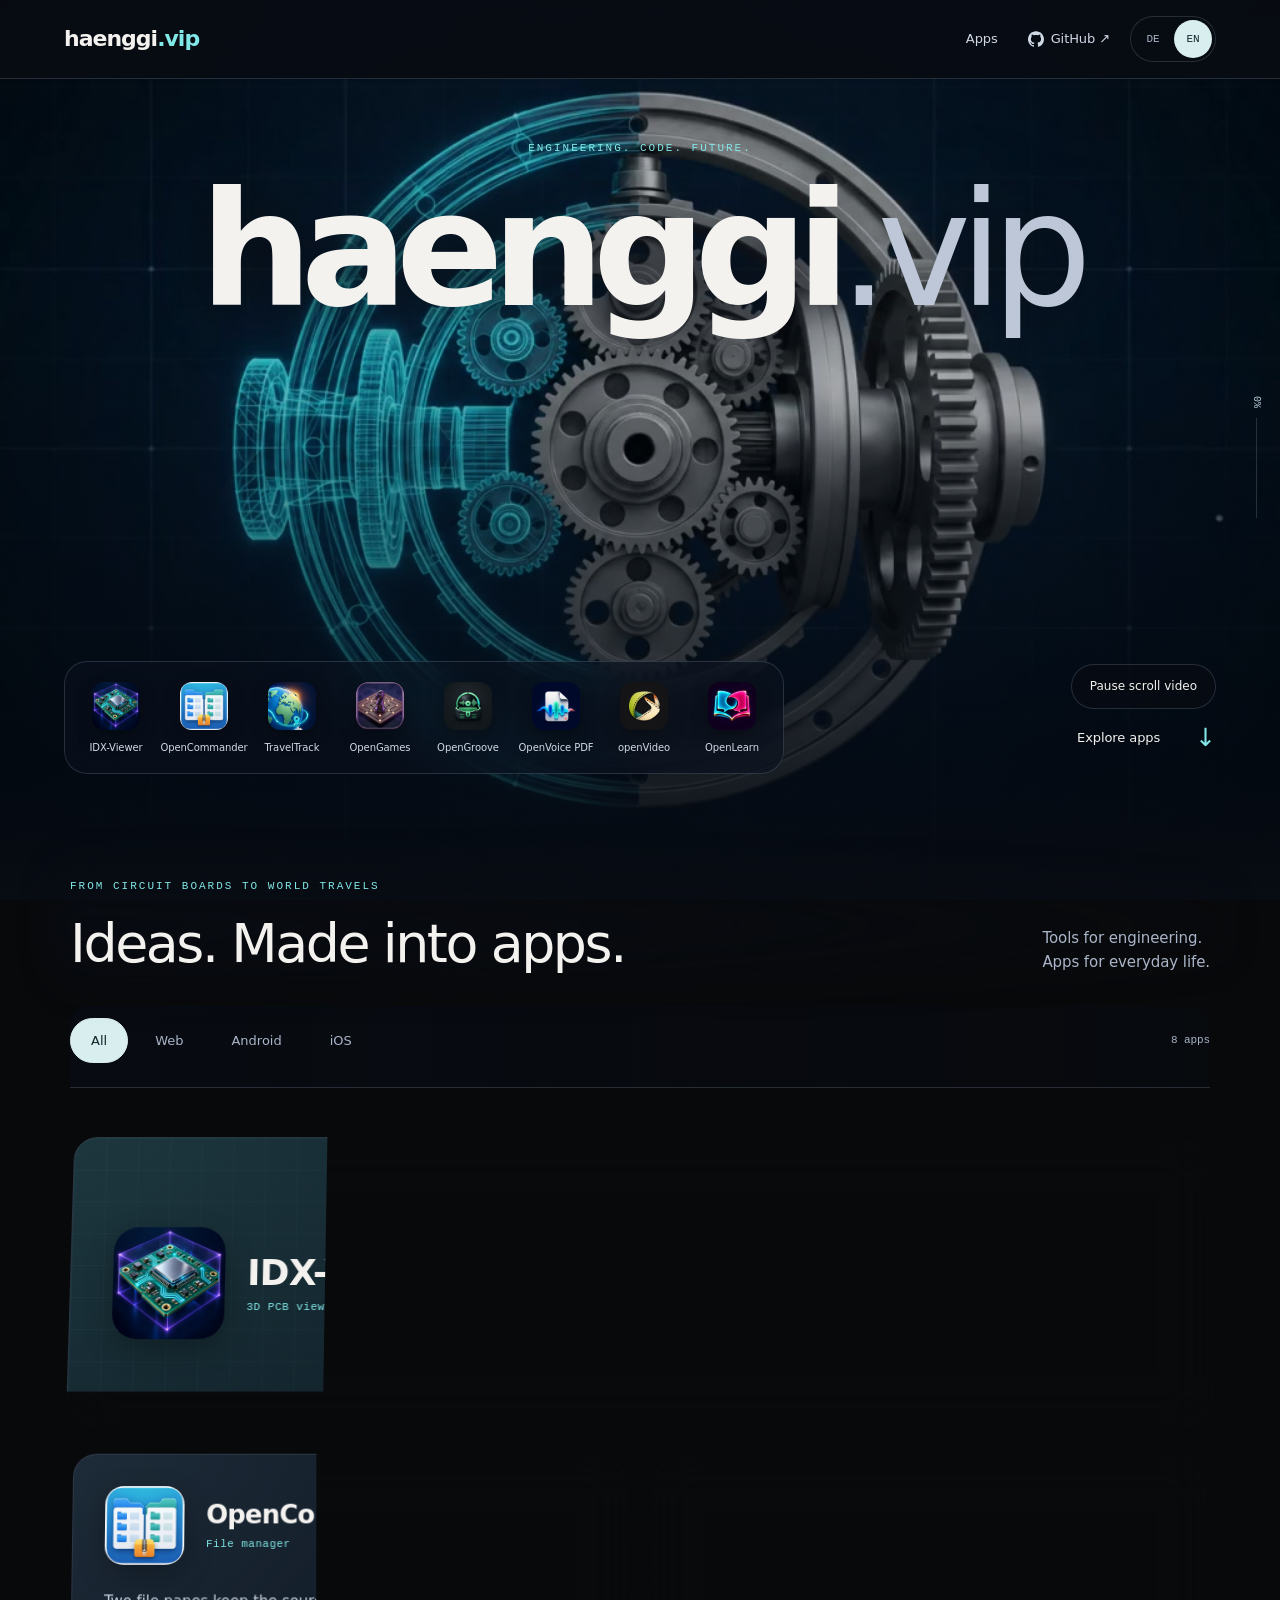
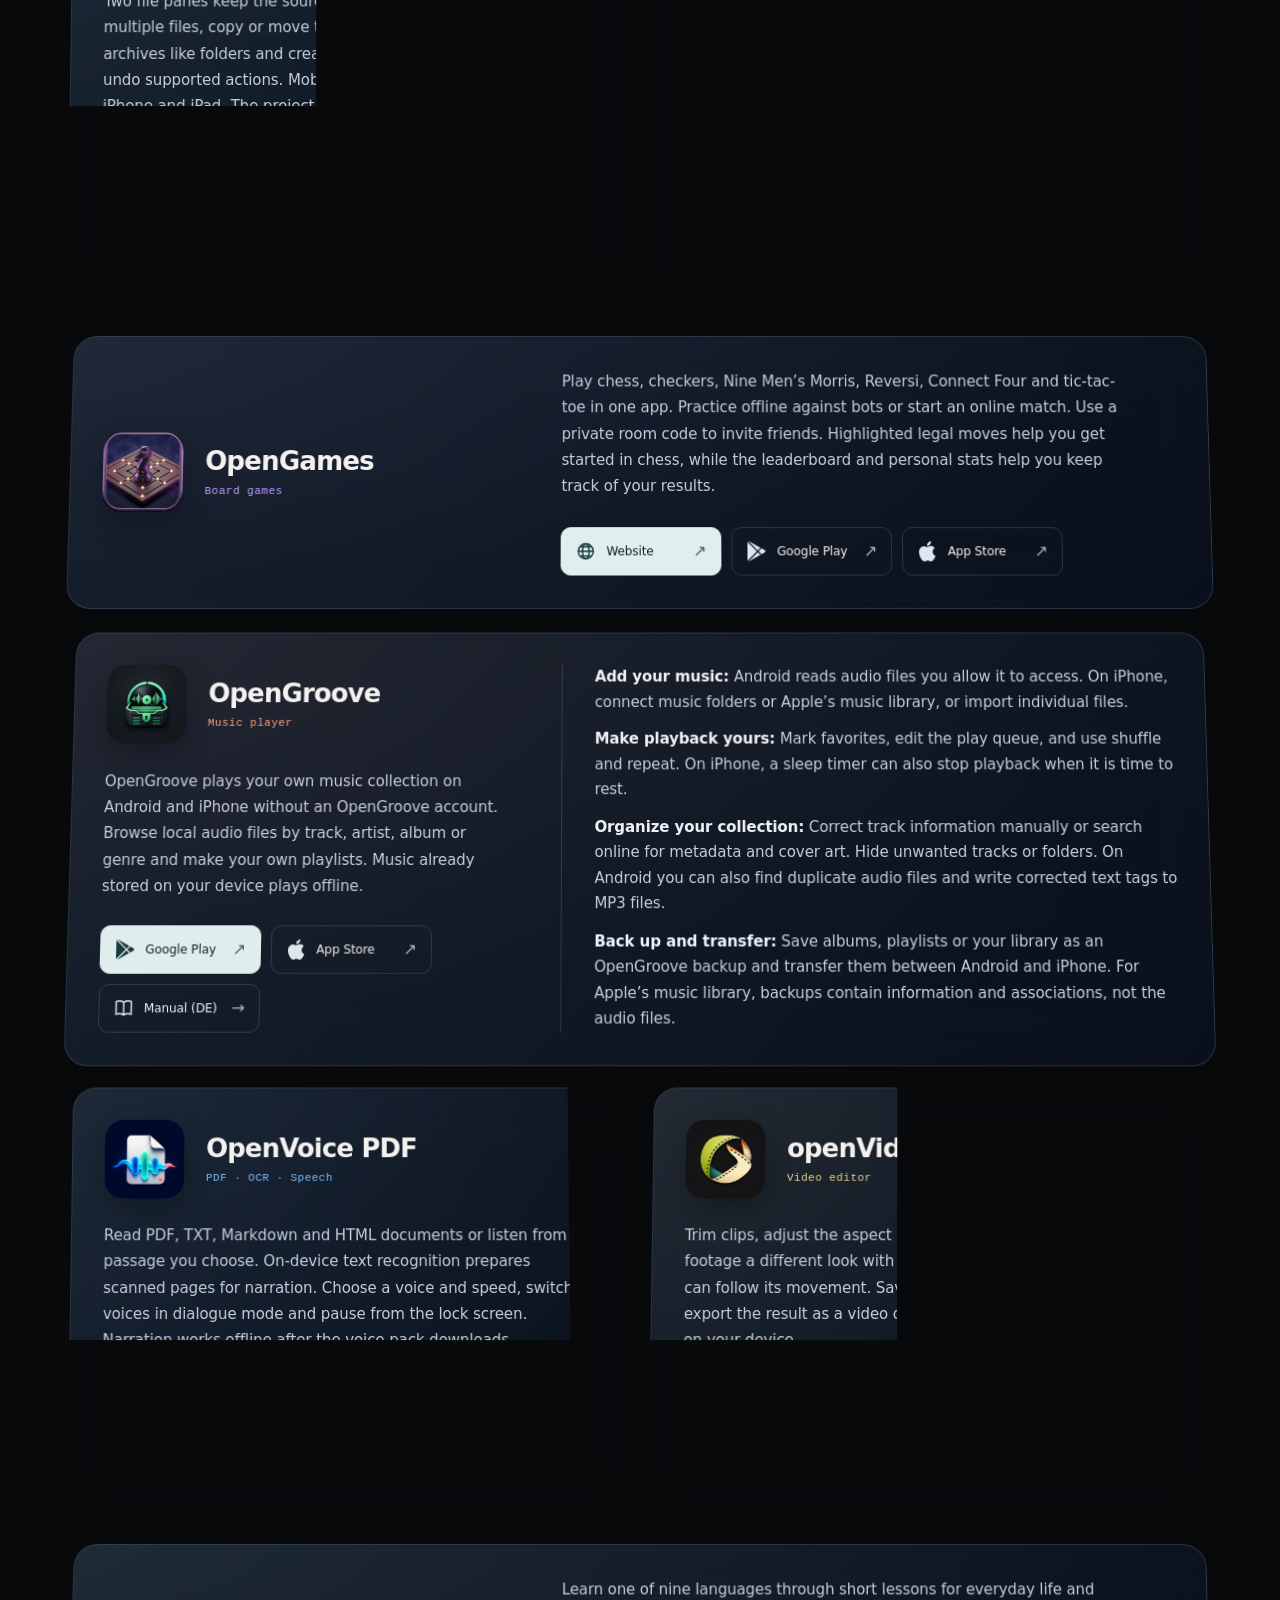
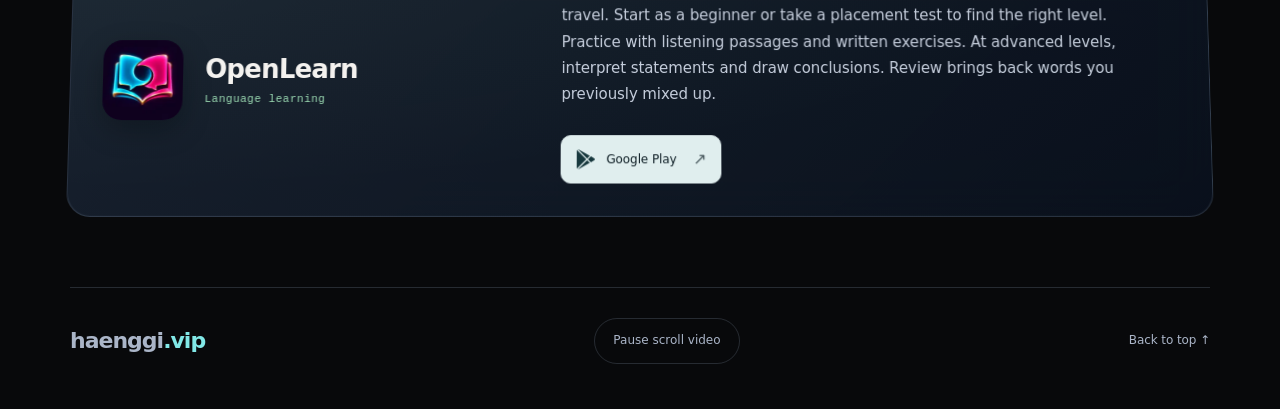
==== commit b2b4c689: "Repair intersecting ring in hero scroll video" ====
--- a/en/index.html
+++ b/en/index.html
@@ -7,7 +7,7 @@
 <meta property="og:url" content="https://haenggi.vip/en/">
 <meta property="og:site_name" content="haenggi.vip">
 <meta property="og:locale" content="en_US">
-<meta property="og:image" content="https://haenggi.vip/assets/hero-poster.jpg">
+<meta property="og:image" content="https://haenggi.vip/assets/hero-poster.jpg?v=ring-repair">
 <meta property="og:image:width" content="1280">
 <meta property="og:image:height" content="720">
 <meta property="og:image:alt" content="Mechanical structure from the haenggi.vip background film">
@@ -213,7 +213,7 @@
 </head>
 <body><a class="skip-link" href="#apps">Skip to apps</a>
 <header class="site-header"><a class="brand" href="#origin">haenggi<span>.vip</span></a><nav aria-label="Main navigation"><a href="#apps">Apps</a><a href="https://github.com/haenggi-vip" class="nav-github"><svg class="nav-icon" aria-hidden="true" focusable="false" fill="currentColor" role="img" viewBox="0 0 24 24" xmlns="http://www.w3.org/2000/svg"><path d="M12 .297c-6.63 0-12 5.373-12 12 0 5.303 3.438 9.8 8.205 11.385.6.113.82-.258.82-.577 0-.285-.01-1.04-.015-2.04-3.338.724-4.042-1.61-4.042-1.61C4.422 18.07 3.633 17.7 3.633 17.7c-1.087-.744.084-.729.084-.729 1.205.084 1.838 1.236 1.838 1.236 1.07 1.835 2.809 1.305 3.495.998.108-.776.417-1.305.76-1.605-2.665-.3-5.466-1.332-5.466-5.93 0-1.31.465-2.38 1.235-3.22-.135-.303-.54-1.523.105-3.176 0 0 1.005-.322 3.3 1.23.96-.267 1.98-.399 3-.405 1.02.006 2.04.138 3 .405 2.28-1.552 3.285-1.23 3.285-1.23.645 1.653.24 2.873.12 3.176.765.84 1.23 1.91 1.23 3.22 0 4.61-2.805 5.625-5.475 5.92.42.36.81 1.096.81 2.22 0 1.606-.015 2.896-.015 3.286 0 .315.21.69.825.57C20.565 22.092 24 17.592 24 12.297c0-6.627-5.373-12-12-12"/></svg><span>GitHub ↗</span></a></nav><div class="language-switch" role="group" aria-label="Language"><a href="../?lang=de" lang="de" hreflang="de">DE</a><a href="./?lang=en" lang="en" hreflang="en" aria-current="page">EN</a></div></header>
-<div class="background" aria-hidden="true"><img class="media-poster" fetchpriority="high" src="../assets/hero-poster.jpg" alt="" width="1280" height="720"><video id="hero-video" data-scroll-src="../assets/hero-scroll.mp4" data-scroll-src-mobile="../assets/hero-scroll-mobile.mp4" muted playsinline preload="none" poster="../assets/hero-poster.jpg"></video></div>
+<div class="background" aria-hidden="true"><img class="media-poster" fetchpriority="high" src="../assets/hero-poster.jpg?v=ring-repair" alt="" width="1280" height="720"><video id="hero-video" data-scroll-src="../assets/hero-scroll.mp4?v=ring-repair" data-scroll-src-mobile="../assets/hero-scroll-mobile.mp4?v=ring-repair" muted playsinline preload="none" poster="../assets/hero-poster.jpg?v=ring-repair"></video></div>
 <aside class="scroll-hud" aria-label="Scroll progress"><span><span id="scroll-value">0</span>%</span><div class="progress-track"><i id="progress-fill"></i></div></aside>
 <main><section id="origin" class="hero"><div class="hero-shell"><div class="hero-heading"><p class="eyebrow">ENGINEERING. CODE. FUTURE.</p><h1>haenggi<span>.vip</span></h1></div><div class="hero-bottom"><button class="motion-button hero-motion" data-motion-toggle aria-pressed="false">Pause scroll video</button><nav class="app-dock" aria-label="Jump to an app"><a href="#idx-viewer" title="IDX-Viewer"><img src="../assets/icons/idx-viewer.webp" width="48" height="48" alt=""><span>IDX-Viewer</span></a><a href="#opencommander" title="OpenCommander"><img src="../assets/icons/opencommander.webp" width="48" height="48" alt=""><span>OpenCommander</span></a><a href="#traveltrack" title="TravelTrack"><img src="../assets/icons/traveltrack.webp" width="48" height="48" alt=""><span>TravelTrack</span></a><a href="#opengames" title="OpenGames"><img src="../assets/icons/opengames.webp" width="48" height="48" alt=""><span>OpenGames</span></a><a href="#opengroove" title="OpenGroove"><img src="../assets/icons/opengroove.webp" width="48" height="48" alt=""><span>OpenGroove</span></a><a href="#openvoicepdf" title="OpenVoice PDF"><img src="../assets/icons/openvoicepdf.webp" width="48" height="48" alt=""><span>OpenVoice PDF</span></a><a href="#openvideo" title="openVideo"><img src="../assets/icons/openvideo.webp" width="48" height="48" alt=""><span>openVideo</span></a><a href="#openlearn" title="OpenLearn"><img src="../assets/icons/openlearn.webp" width="48" height="48" alt=""><span>OpenLearn</span></a></nav><a class="scroll-cue" href="#apps"><span>Explore apps</span><span aria-hidden="true">↓</span></a></div></div></section>
 <div id="apps" class="collection"><div class="collection-heading"><div><p class="eyebrow">FROM CIRCUIT BOARDS TO WORLD TRAVELS</p><h2>Ideas. Made into apps.</h2></div><p class="collection-note">Tools for engineering.<br>Apps for everyday life.</p></div>
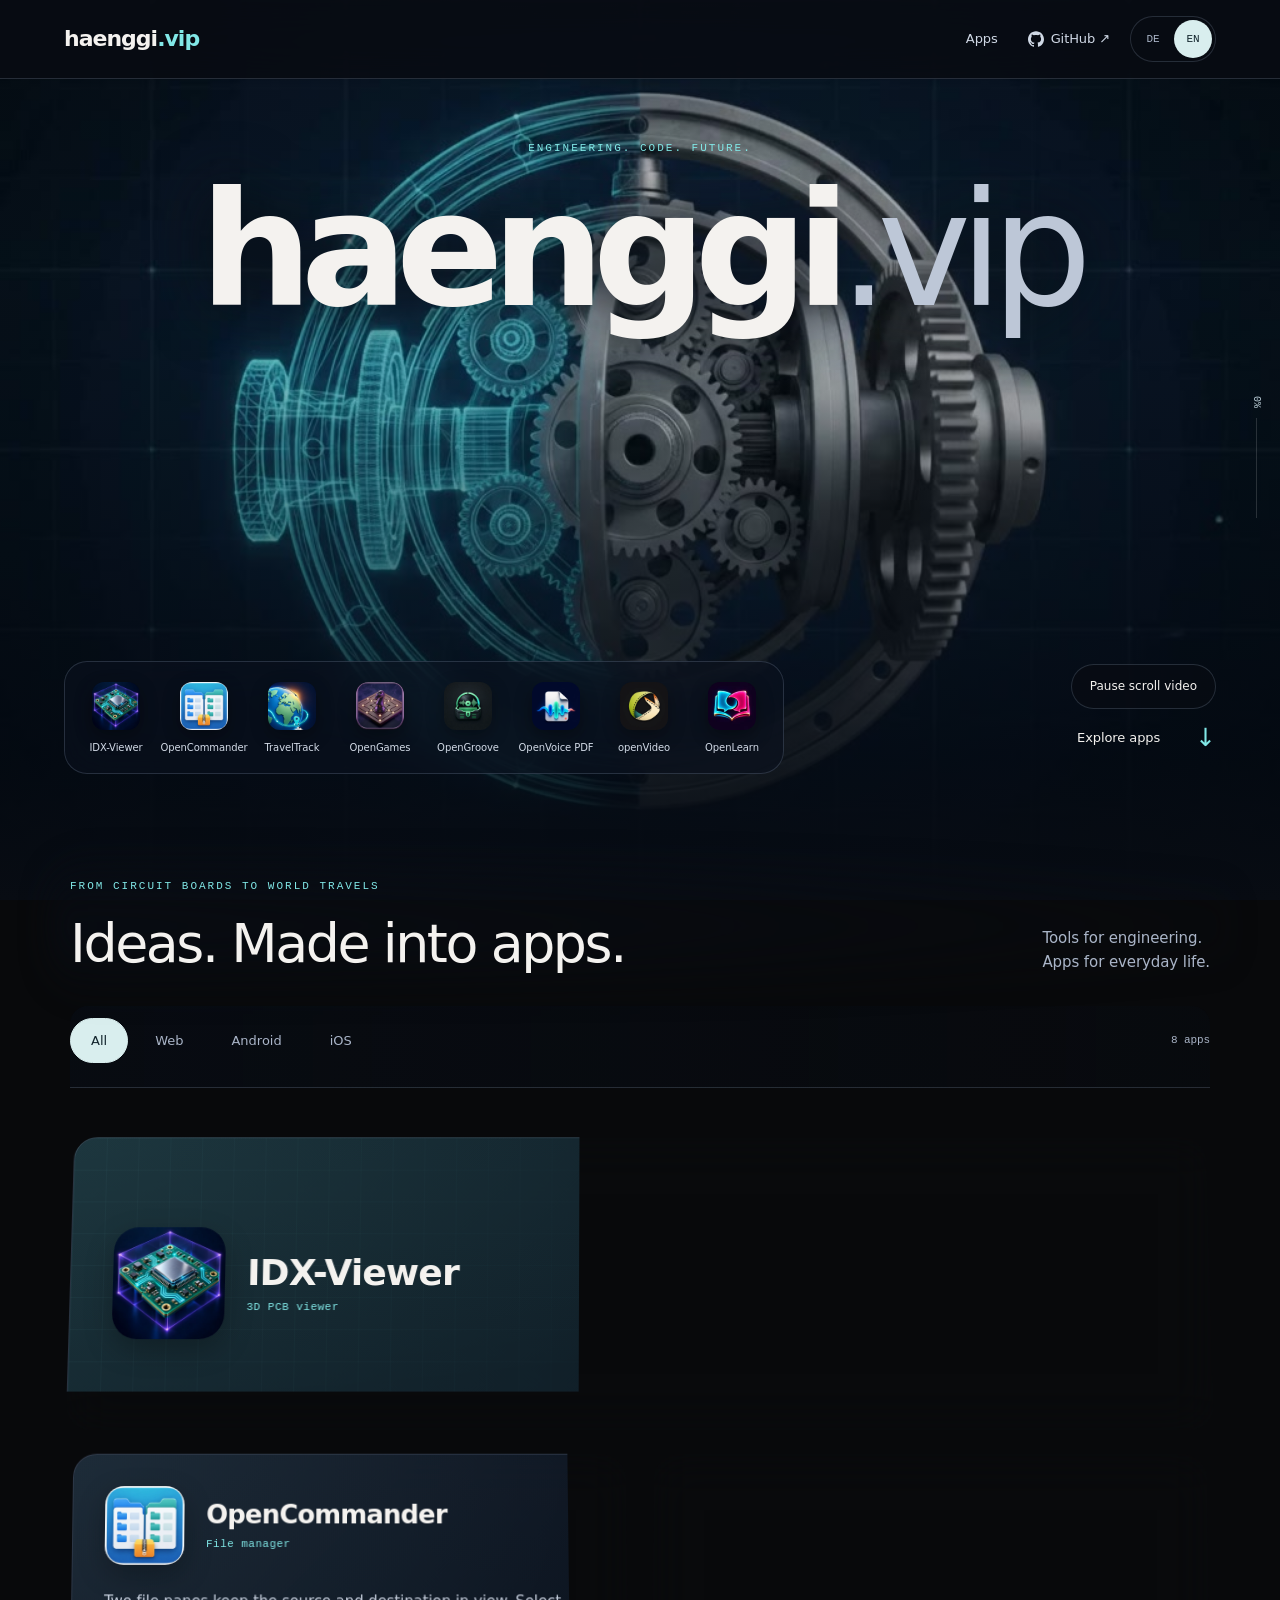
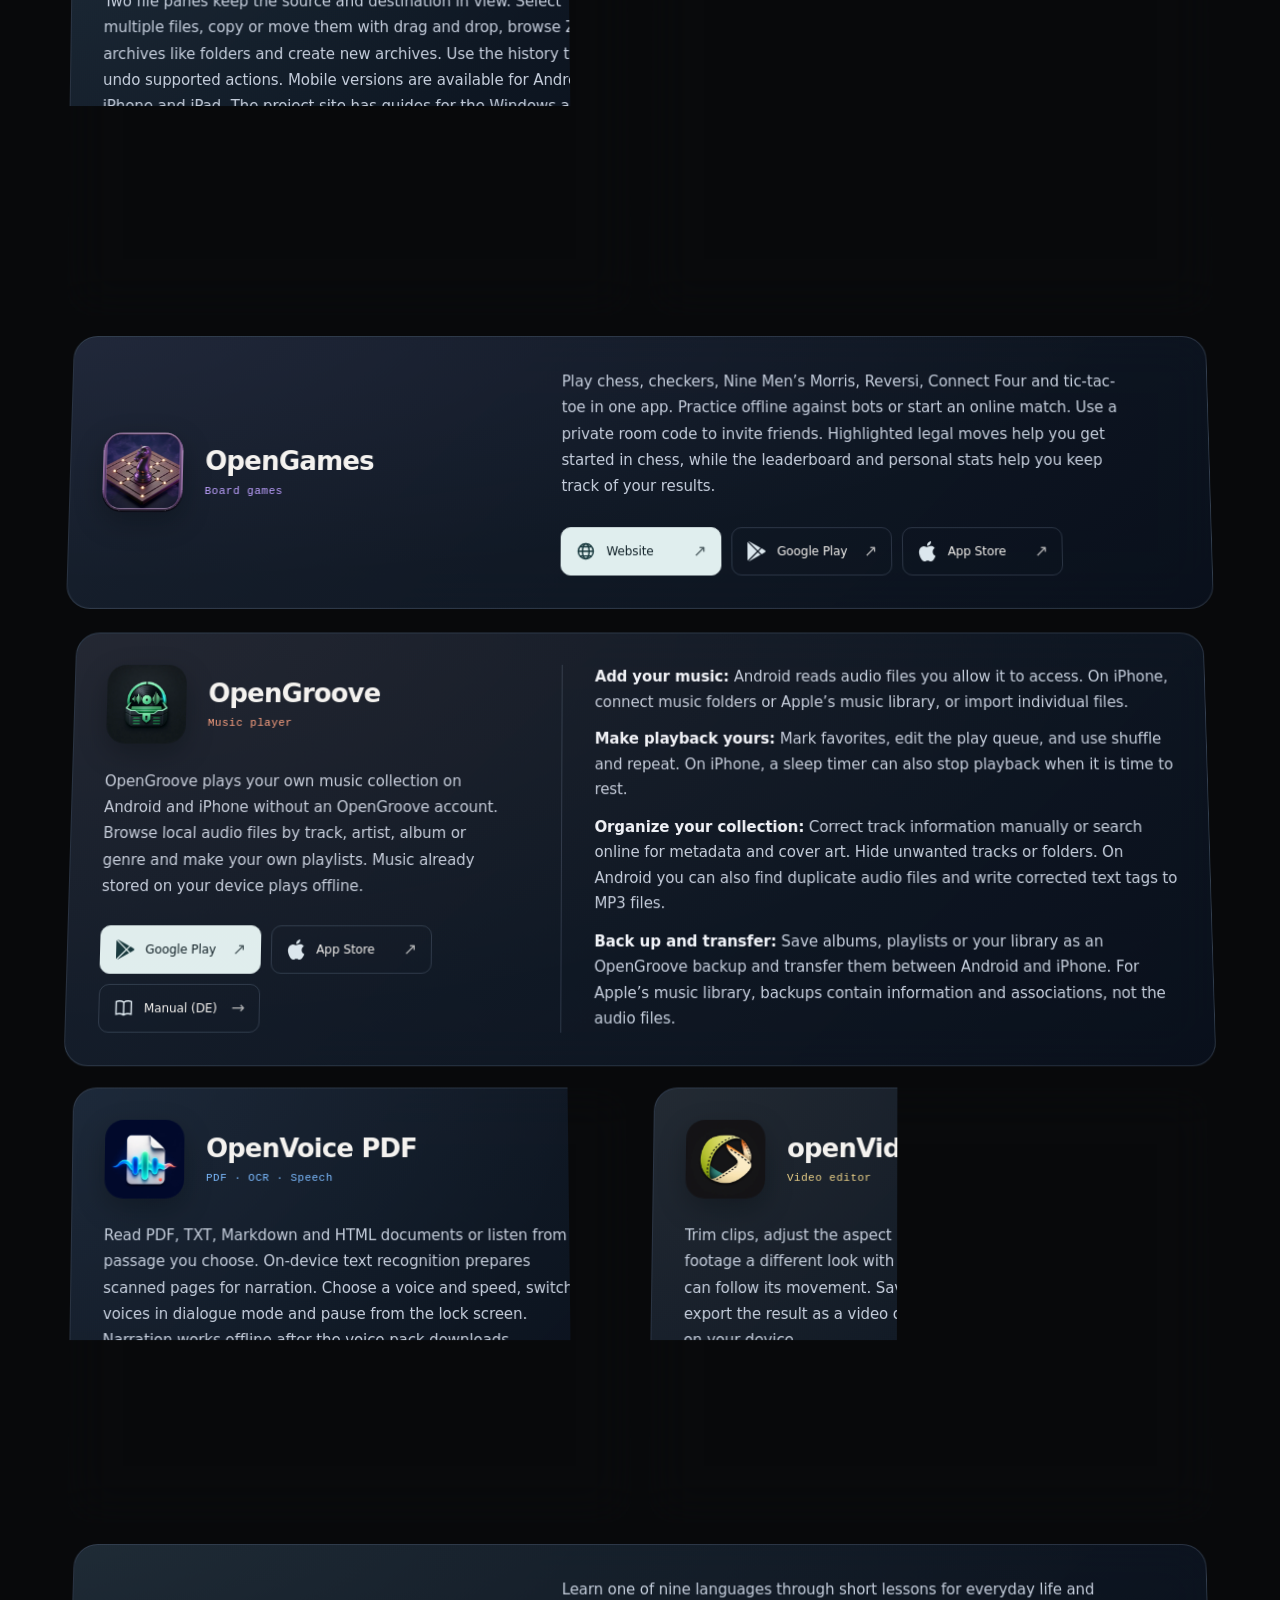
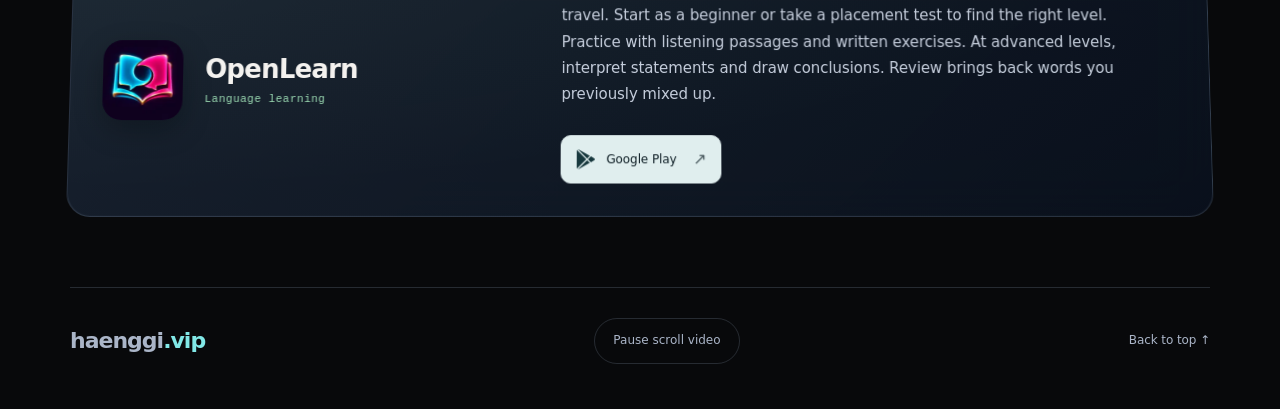
==== commit 033d42dd: "Refresh restored video and poster URLs" ====
--- a/en/index.html
+++ b/en/index.html
@@ -7,7 +7,7 @@
 <meta property="og:url" content="https://haenggi.vip/en/">
 <meta property="og:site_name" content="haenggi.vip">
 <meta property="og:locale" content="en_US">
-<meta property="og:image" content="https://haenggi.vip/assets/hero-poster.jpg?v=ring-repair">
+<meta property="og:image" content="https://haenggi.vip/assets/hero-poster.jpg?v=original-motion">
 <meta property="og:image:width" content="1280">
 <meta property="og:image:height" content="720">
 <meta property="og:image:alt" content="Mechanical structure from the haenggi.vip background film">
@@ -213,7 +213,7 @@
 </head>
 <body><a class="skip-link" href="#apps">Skip to apps</a>
 <header class="site-header"><a class="brand" href="#origin">haenggi<span>.vip</span></a><nav aria-label="Main navigation"><a href="#apps">Apps</a><a href="https://github.com/haenggi-vip" class="nav-github"><svg class="nav-icon" aria-hidden="true" focusable="false" fill="currentColor" role="img" viewBox="0 0 24 24" xmlns="http://www.w3.org/2000/svg"><path d="M12 .297c-6.63 0-12 5.373-12 12 0 5.303 3.438 9.8 8.205 11.385.6.113.82-.258.82-.577 0-.285-.01-1.04-.015-2.04-3.338.724-4.042-1.61-4.042-1.61C4.422 18.07 3.633 17.7 3.633 17.7c-1.087-.744.084-.729.084-.729 1.205.084 1.838 1.236 1.838 1.236 1.07 1.835 2.809 1.305 3.495.998.108-.776.417-1.305.76-1.605-2.665-.3-5.466-1.332-5.466-5.93 0-1.31.465-2.38 1.235-3.22-.135-.303-.54-1.523.105-3.176 0 0 1.005-.322 3.3 1.23.96-.267 1.98-.399 3-.405 1.02.006 2.04.138 3 .405 2.28-1.552 3.285-1.23 3.285-1.23.645 1.653.24 2.873.12 3.176.765.84 1.23 1.91 1.23 3.22 0 4.61-2.805 5.625-5.475 5.92.42.36.81 1.096.81 2.22 0 1.606-.015 2.896-.015 3.286 0 .315.21.69.825.57C20.565 22.092 24 17.592 24 12.297c0-6.627-5.373-12-12-12"/></svg><span>GitHub ↗</span></a></nav><div class="language-switch" role="group" aria-label="Language"><a href="../?lang=de" lang="de" hreflang="de">DE</a><a href="./?lang=en" lang="en" hreflang="en" aria-current="page">EN</a></div></header>
-<div class="background" aria-hidden="true"><img class="media-poster" fetchpriority="high" src="../assets/hero-poster.jpg?v=ring-repair" alt="" width="1280" height="720"><video id="hero-video" data-scroll-src="../assets/hero-scroll.mp4?v=ring-repair" data-scroll-src-mobile="../assets/hero-scroll-mobile.mp4?v=ring-repair" muted playsinline preload="none" poster="../assets/hero-poster.jpg?v=ring-repair"></video></div>
+<div class="background" aria-hidden="true"><img class="media-poster" fetchpriority="high" src="../assets/hero-poster.jpg?v=original-motion" alt="" width="1280" height="720"><video id="hero-video" data-scroll-src="../assets/hero-scroll.mp4?v=original-motion" data-scroll-src-mobile="../assets/hero-scroll-mobile.mp4?v=original-motion" muted playsinline preload="none" poster="../assets/hero-poster.jpg?v=original-motion"></video></div>
 <aside class="scroll-hud" aria-label="Scroll progress"><span><span id="scroll-value">0</span>%</span><div class="progress-track"><i id="progress-fill"></i></div></aside>
 <main><section id="origin" class="hero"><div class="hero-shell"><div class="hero-heading"><p class="eyebrow">ENGINEERING. CODE. FUTURE.</p><h1>haenggi<span>.vip</span></h1></div><div class="hero-bottom"><button class="motion-button hero-motion" data-motion-toggle aria-pressed="false">Pause scroll video</button><nav class="app-dock" aria-label="Jump to an app"><a href="#idx-viewer" title="IDX-Viewer"><img src="../assets/icons/idx-viewer.webp" width="48" height="48" alt=""><span>IDX-Viewer</span></a><a href="#opencommander" title="OpenCommander"><img src="../assets/icons/opencommander.webp" width="48" height="48" alt=""><span>OpenCommander</span></a><a href="#traveltrack" title="TravelTrack"><img src="../assets/icons/traveltrack.webp" width="48" height="48" alt=""><span>TravelTrack</span></a><a href="#opengames" title="OpenGames"><img src="../assets/icons/opengames.webp" width="48" height="48" alt=""><span>OpenGames</span></a><a href="#opengroove" title="OpenGroove"><img src="../assets/icons/opengroove.webp" width="48" height="48" alt=""><span>OpenGroove</span></a><a href="#openvoicepdf" title="OpenVoice PDF"><img src="../assets/icons/openvoicepdf.webp" width="48" height="48" alt=""><span>OpenVoice PDF</span></a><a href="#openvideo" title="openVideo"><img src="../assets/icons/openvideo.webp" width="48" height="48" alt=""><span>openVideo</span></a><a href="#openlearn" title="OpenLearn"><img src="../assets/icons/openlearn.webp" width="48" height="48" alt=""><span>OpenLearn</span></a></nav><a class="scroll-cue" href="#apps"><span>Explore apps</span><span aria-hidden="true">↓</span></a></div></div></section>
 <div id="apps" class="collection"><div class="collection-heading"><div><p class="eyebrow">FROM CIRCUIT BOARDS TO WORLD TRAVELS</p><h2>Ideas. Made into apps.</h2></div><p class="collection-note">Tools for engineering.<br>Apps for everyday life.</p></div>
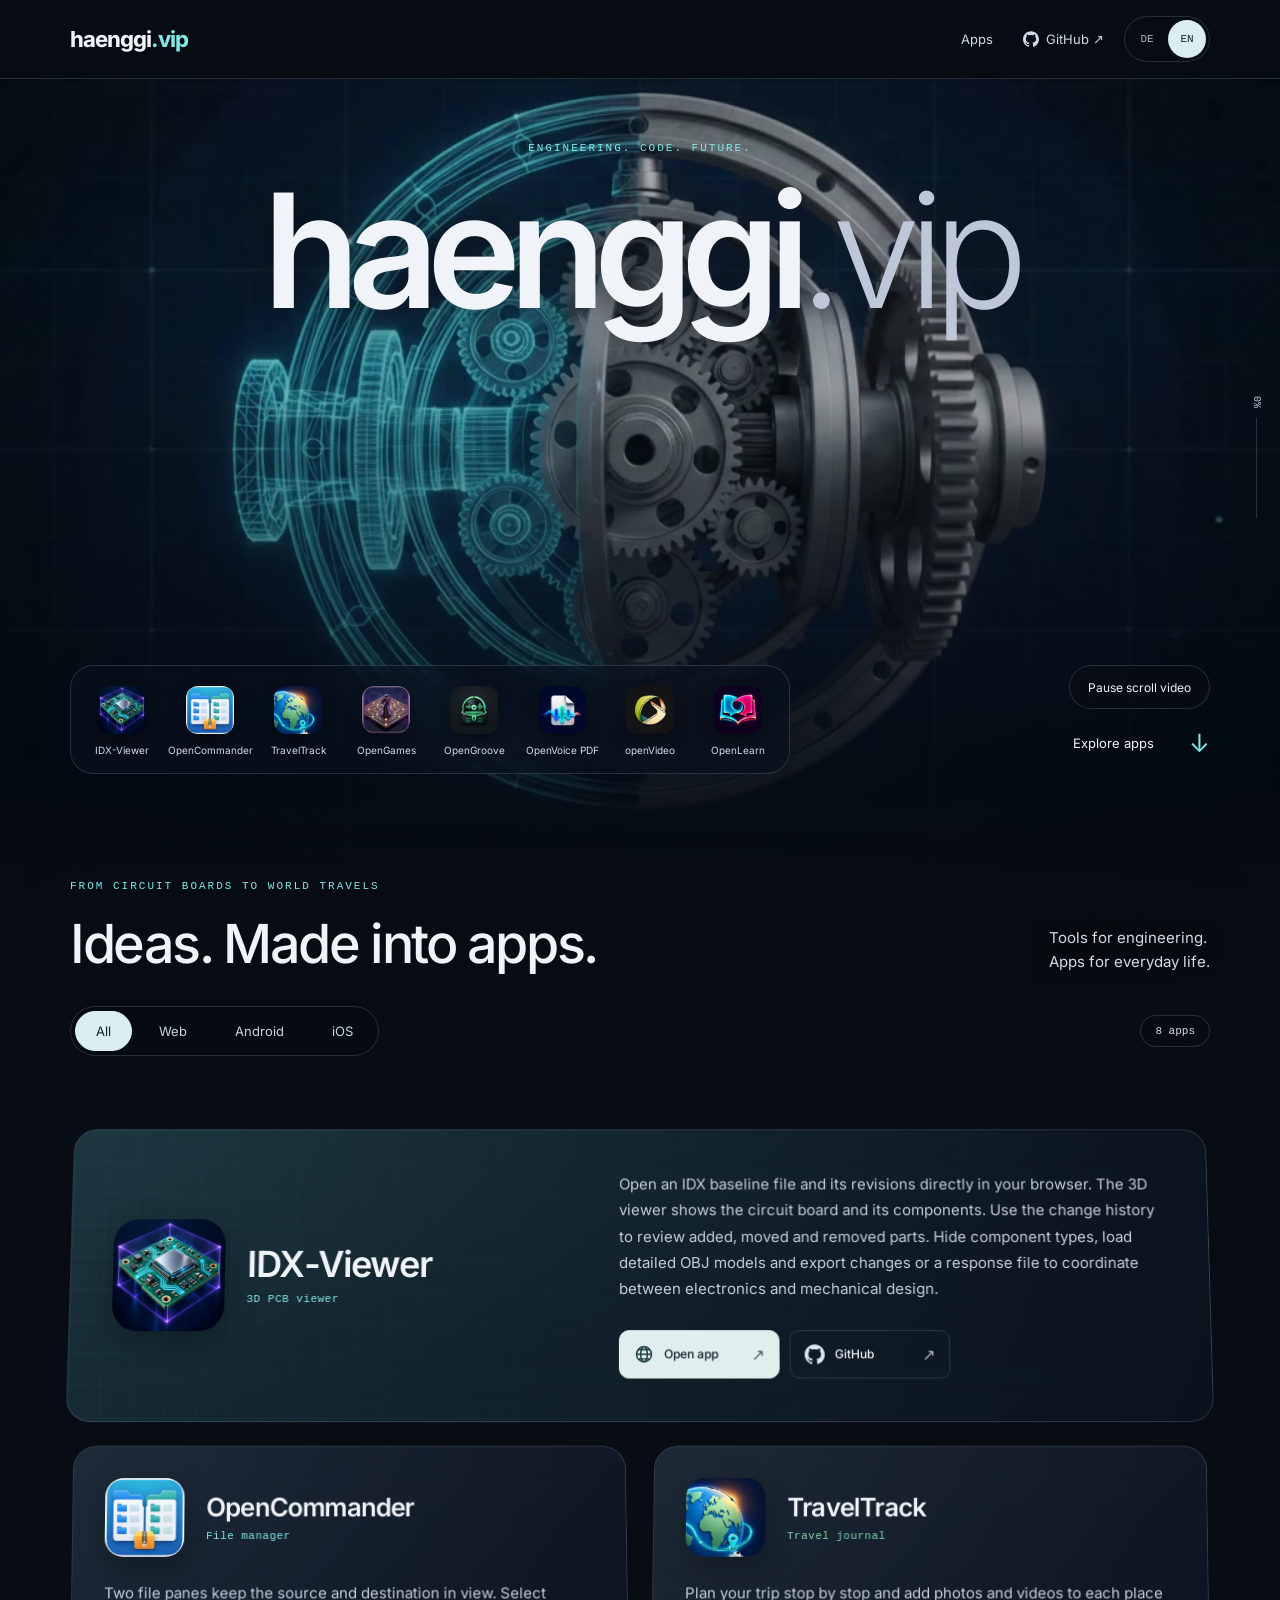
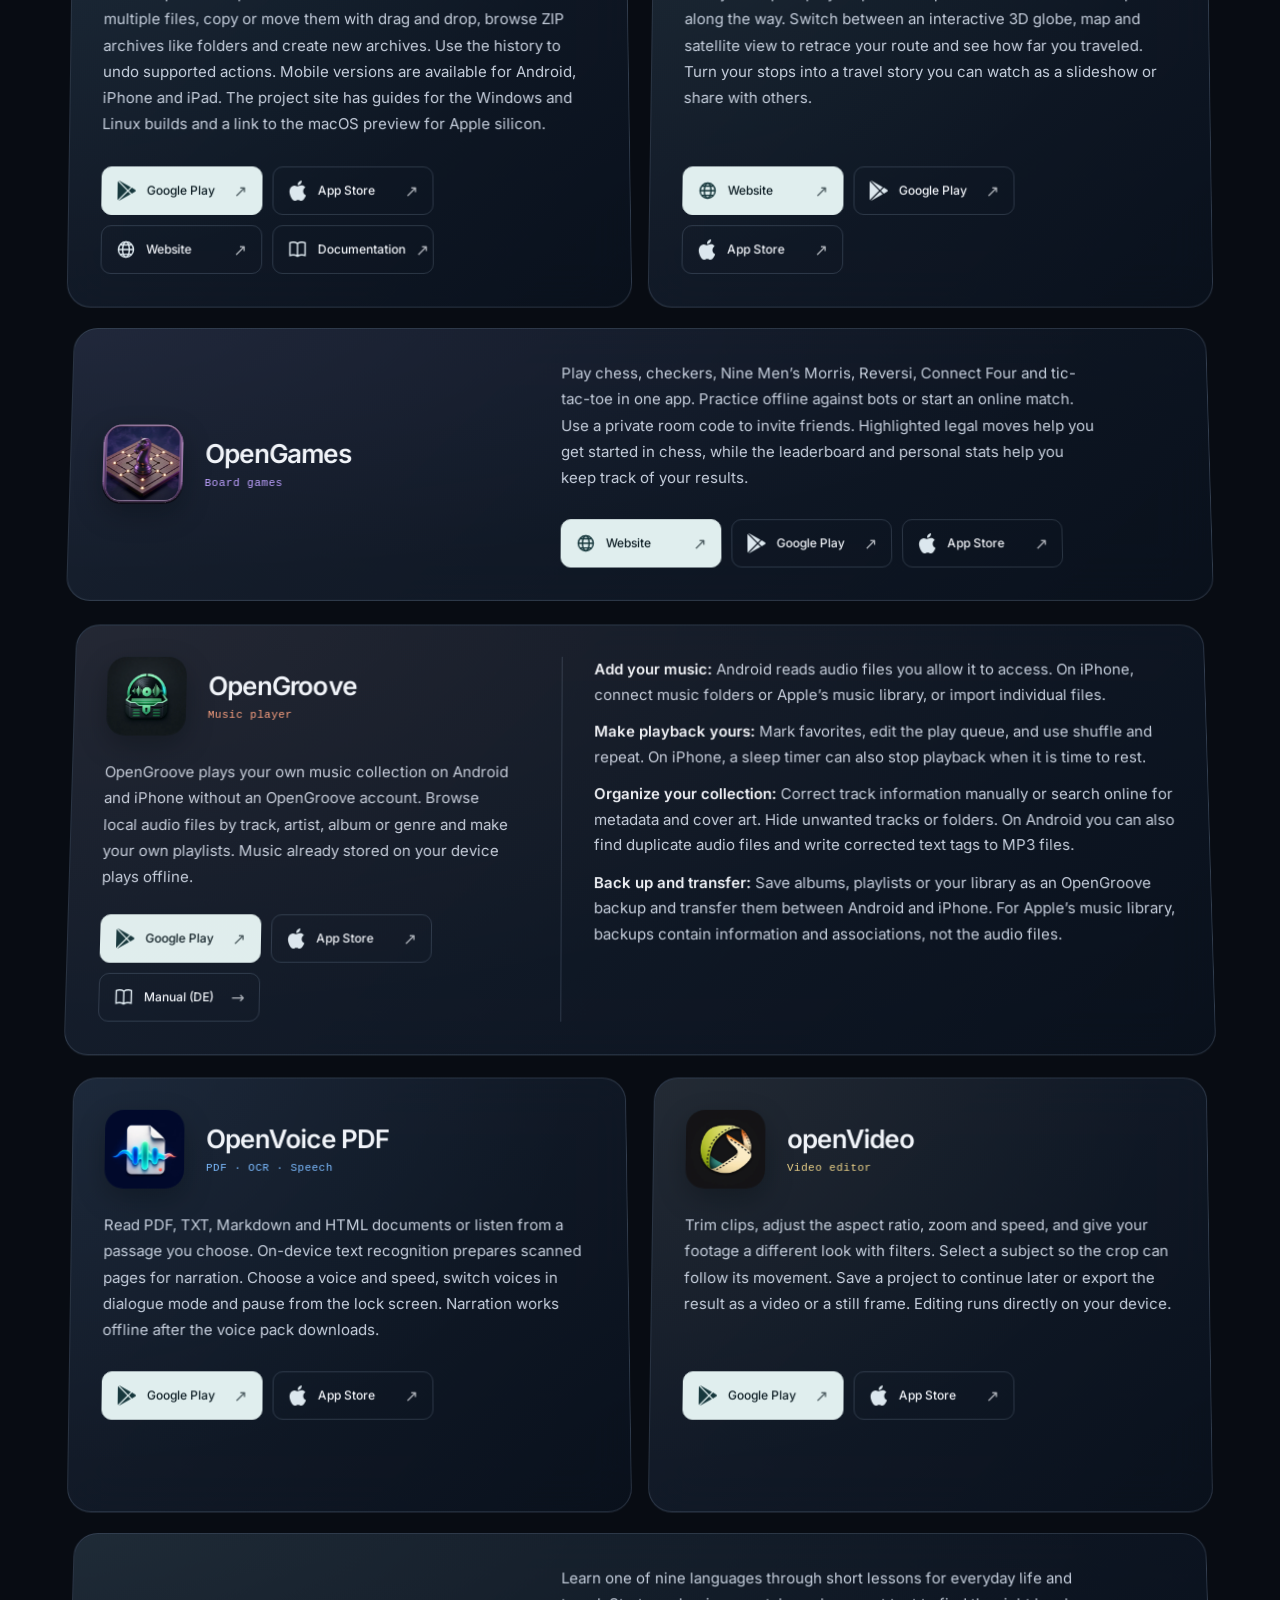
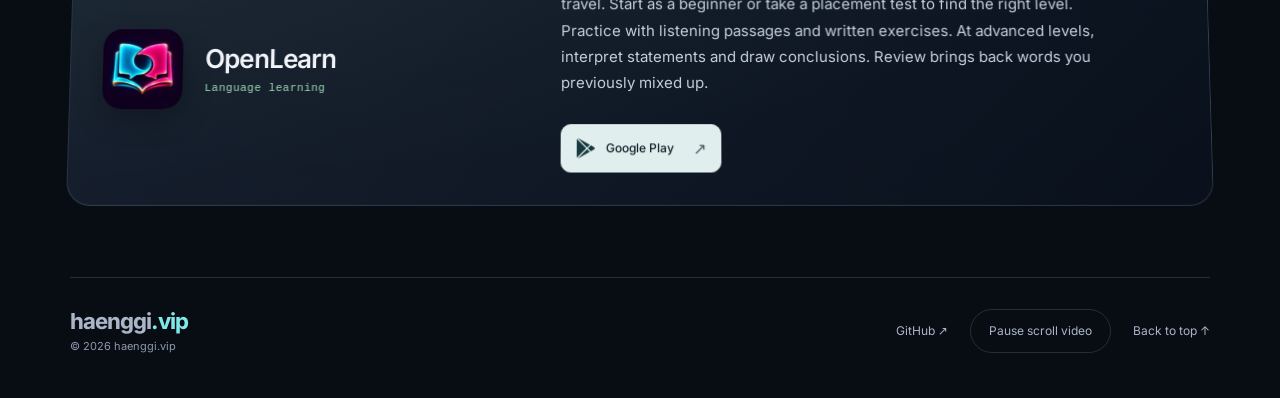
==== commit b5ad7e25: "Optimize assets, local Inter font, layout alignment and video loading" ====
--- a/en/index.html
+++ b/en/index.html
@@ -1,5 +1,5 @@
 <!doctype html>
-<html lang="en"><head><meta charset="utf-8"><meta name="viewport" content="width=device-width,initial-scale=1"><meta name="theme-color" content="#080c13"><title>haenggi.vip | Apps and PCB tools</title><meta name="description" content="Discover IDX-Viewer, OpenCommander, TravelTrack, OpenGames, OpenGroove, OpenVoice PDF, openVideo and OpenLearn: tools for engineering and everyday life."><meta property="og:title" content="haenggi.vip | Apps and PCB tools"><meta property="og:description" content="Discover IDX-Viewer, OpenCommander, TravelTrack, OpenGames, OpenGroove, OpenVoice PDF, openVideo and OpenLearn: tools for engineering and everyday life."><meta property="og:type" content="website"><link rel="canonical" href="https://haenggi.vip/en/"><link rel="icon" href="../assets/favicon.svg"><link rel="stylesheet" href="../cool-website.css"><link rel="stylesheet" href="../styles.css?v=20261122-stores"><script src="../language.js" defer></script><script src="../config.js" defer></script><script src="../cool-website.js" defer></script><script src="../app.js?v=20261013" defer></script>
+<html lang="en"><head><meta charset="utf-8"><meta name="viewport" content="width=device-width,initial-scale=1"><meta name="theme-color" content="#080c13"><title>haenggi.vip | Apps and PCB tools</title><meta name="description" content="Discover IDX-Viewer, OpenCommander, TravelTrack, OpenGames, OpenGroove, OpenVoice PDF, openVideo and OpenLearn: tools for engineering and everyday life."><meta property="og:title" content="haenggi.vip | Apps and PCB tools"><meta property="og:description" content="Discover IDX-Viewer, OpenCommander, TravelTrack, OpenGames, OpenGroove, OpenVoice PDF, openVideo and OpenLearn: tools for engineering and everyday life."><meta property="og:type" content="website"><link rel="canonical" href="https://haenggi.vip/en/"><link rel="icon" href="../assets/favicon.svg"><link rel="preload" href="../assets/fonts/inter-latin-wght.woff2" as="font" type="font/woff2" crossorigin><link rel="stylesheet" href="../styles.css?v=20261122-opt"><script src="../language.js" defer></script><script src="../app.js?v=20261122-opt" defer></script>
 <link rel="alternate" hreflang="de" href="https://haenggi.vip/">
 <link rel="alternate" hreflang="en" href="https://haenggi.vip/en/">
 <link rel="alternate" hreflang="x-default" href="https://haenggi.vip/">
@@ -226,11 +226,11 @@
 <section id="digital" class="portfolio digital" aria-label="Everyday apps"><div class="cards"><article class="app-card" data-platforms="android ios" id="opencommander"><div class="app-identity"><img class="app-icon" src="../assets/icons/opencommander.webp" width="96" height="96" alt="" loading="lazy"><div><h3>OpenCommander</h3><p class="category">File manager</p></div></div><div class="card-info"><p class="app-description">Two file panes keep the source and destination in view. Select multiple files, copy or move them with drag and drop, browse ZIP archives like folders and create new archives. Use the history to undo supported actions. Mobile versions are available for Android, iPhone and iPad. The project site has guides for the Windows and Linux builds and a link to the macOS preview for Apple silicon.</p><div class="app-actions"><a class="app-link" data-app="opencommander" href="https://play.google.com/store/apps/details?id=com.opencommander" aria-label="OpenCommander on Google Play"><svg class="button-icon" aria-hidden="true" focusable="false" fill="currentColor" role="img" viewBox="0 0 24 24" xmlns="http://www.w3.org/2000/svg"><path d="M22.018 13.298l-3.919 2.218-3.515-3.493 3.543-3.521 3.891 2.202a1.49 1.49 0 0 1 0 2.594zM1.337.924a1.486 1.486 0 0 0-.112.568v21.017c0 .217.045.419.124.6l11.155-11.087L1.337.924zm12.207 10.065l3.258-3.238L3.45.195a1.466 1.466 0 0 0-.946-.179l11.04 10.973zm0 2.067l-11 10.933c.298.036.612-.016.906-.183l13.324-7.54-3.23-3.21z"/></svg><span class="button-label">Google Play</span><span class="button-arrow" aria-hidden="true">↗</span></a><a class="store-link" href="https://apps.apple.com/ch/app/opencommander/id6804432999" aria-label="OpenCommander on the App Store"><svg class="button-icon" aria-hidden="true" focusable="false" fill="currentColor" role="img" viewBox="0 0 24 24" xmlns="http://www.w3.org/2000/svg"><path d="M12.152 6.896c-.948 0-2.415-1.078-3.96-1.04-2.04.027-3.91 1.183-4.961 3.014-2.117 3.675-.546 9.103 1.519 12.09 1.013 1.454 2.208 3.09 3.792 3.039 1.52-.065 2.09-.987 3.935-.987 1.831 0 2.35.987 3.96.948 1.637-.026 2.676-1.48 3.676-2.948 1.156-1.688 1.636-3.325 1.662-3.415-.039-.013-3.182-1.221-3.22-4.857-.026-3.04 2.48-4.494 2.597-4.559-1.429-2.09-3.623-2.324-4.39-2.376-2-.156-3.675 1.09-4.61 1.09zM15.53 3.83c.843-1.012 1.4-2.427 1.245-3.83-1.207.052-2.662.805-3.532 1.818-.78.896-1.454 2.338-1.273 3.714 1.338.104 2.715-.688 3.559-1.701"/></svg><span class="button-label">App Store</span><span class="button-arrow" aria-hidden="true">↗</span></a>
       <a class="store-link" href="https://opencommander.top/" aria-label="Open the OpenCommander website"><svg class="button-icon" style="fill:none" aria-hidden="true" focusable="false" xmlns="http://www.w3.org/2000/svg" viewBox="0 0 24 24" fill="none" stroke="currentColor" stroke-width="1.7"><circle cx="12" cy="12" r="9"/><ellipse cx="12" cy="12" rx="4" ry="9"/><path d="M3 12h18M5 6.5h14M5 17.5h14"/></svg><span class="button-label">Website</span><span class="button-arrow" aria-hidden="true">↗</span></a>
       <a class="store-link" href="https://opencommander.top/docs/" aria-label="Read the OpenCommander documentation"><svg class="button-icon" style="fill:none" aria-hidden="true" focusable="false" viewBox="0 0 24 24" fill="none" stroke="currentColor" stroke-width="1.7"><path d="M12 5v15M3 4c3-1 6-1 9 1 3-2 6-2 9-1v15c-3-1-6-1-9 1-3-2-6-2-9-1Z"/></svg><span class="button-label">Documentation</span><span class="button-arrow" aria-hidden="true">↗</span></a>
-    </div></div></article><article class="app-card" data-platforms="web android ios" id="traveltrack"><div class="app-identity"><img class="app-icon" src="../assets/icons/traveltrack.webp" width="96" height="96" alt="" loading="lazy"><div><h3>TravelTrack</h3><p class="category">Travel journal</p></div></div><div class="card-info"><p class="app-description">Plan your trip stop by stop and add photos and videos to each place along the way. Switch between an interactive 3D globe, map and satellite view to retrace your route and see how far you traveled. Turn your stops into a travel story you can watch as a slideshow or share with others.</p><div class="app-actions"><a class="app-link" data-app="traveltrack" href="https://traveltrack.vip" aria-label="TravelTrack — open app"><svg class="button-icon" style="fill:none" aria-hidden="true" focusable="false" xmlns="http://www.w3.org/2000/svg" viewBox="0 0 24 24" fill="none" stroke="currentColor" stroke-width="1.7"><circle cx="12" cy="12" r="9"/><ellipse cx="12" cy="12" rx="4" ry="9"/><path d="M3 12h18M5 6.5h14M5 17.5h14"/></svg><span class="button-label">Website</span><span class="button-arrow" aria-hidden="true">↗</span></a><a class="store-link" href="https://play.google.com/store/apps/details?id=vip.traveltrack.app" aria-label="TravelTrack on Google Play"><svg class="button-icon" aria-hidden="true" focusable="false" fill="currentColor" role="img" viewBox="0 0 24 24" xmlns="http://www.w3.org/2000/svg"><path d="M22.018 13.298l-3.919 2.218-3.515-3.493 3.543-3.521 3.891 2.202a1.49 1.49 0 0 1 0 2.594zM1.337.924a1.486 1.486 0 0 0-.112.568v21.017c0 .217.045.419.124.6l11.155-11.087L1.337.924zm12.207 10.065l3.258-3.238L3.45.195a1.466 1.466 0 0 0-.946-.179l11.04 10.973zm0 2.067l-11 10.933c.298.036.612-.016.906-.183l13.324-7.54-3.23-3.21z"/></svg><span class="button-label">Google Play</span><span class="button-arrow" aria-hidden="true">↗</span></a><a class="store-link" href="https://apps.apple.com/ch/app/traveltrack/id6804429493" aria-label="TravelTrack on the App Store"><svg class="button-icon" aria-hidden="true" focusable="false" fill="currentColor" role="img" viewBox="0 0 24 24" xmlns="http://www.w3.org/2000/svg"><path d="M12.152 6.896c-.948 0-2.415-1.078-3.96-1.04-2.04.027-3.91 1.183-4.961 3.014-2.117 3.675-.546 9.103 1.519 12.09 1.013 1.454 2.208 3.09 3.792 3.039 1.52-.065 2.09-.987 3.935-.987 1.831 0 2.35.987 3.96.948 1.637-.026 2.676-1.48 3.676-2.948 1.156-1.688 1.636-3.325 1.662-3.415-.039-.013-3.182-1.221-3.22-4.857-.026-3.04 2.48-4.494 2.597-4.559-1.429-2.09-3.623-2.324-4.39-2.376-2-.156-3.675 1.09-4.61 1.09zM15.53 3.83c.843-1.012 1.4-2.427 1.245-3.83-1.207.052-2.662.805-3.532 1.818-.78.896-1.454 2.338-1.273 3.714 1.338.104 2.715-.688 3.559-1.701"/></svg><span class="button-label">App Store</span><span class="button-arrow" aria-hidden="true">↗</span></a></div></div></article><article class="app-card" data-platforms="web android ios" id="opengames"><div class="app-identity"><img class="app-icon" src="../assets/icons/opengames.webp" width="96" height="96" alt="" loading="lazy"><div><h3>OpenGames</h3><p class="category">Board games</p></div></div><div class="card-info"><p class="app-description">Play chess, checkers, Nine Men’s Morris, Reversi, Connect Four and tic-tac-toe in one app. Practice offline against bots or start an online match. Use a private room code to invite friends. Highlighted legal moves help you get started in chess, while the leaderboard and personal stats help you keep track of your results.</p><div class="app-actions"><a class="app-link" data-app="opengames" href="https://opengames.vip" aria-label="OpenGames — open app"><svg class="button-icon" style="fill:none" aria-hidden="true" focusable="false" xmlns="http://www.w3.org/2000/svg" viewBox="0 0 24 24" fill="none" stroke="currentColor" stroke-width="1.7"><circle cx="12" cy="12" r="9"/><ellipse cx="12" cy="12" rx="4" ry="9"/><path d="M3 12h18M5 6.5h14M5 17.5h14"/></svg><span class="button-label">Website</span><span class="button-arrow" aria-hidden="true">↗</span></a><a class="store-link" href="https://play.google.com/store/apps/details?id=vip.opengames.nativeapp" aria-label="OpenGames on Google Play"><svg class="button-icon" aria-hidden="true" focusable="false" fill="currentColor" role="img" viewBox="0 0 24 24" xmlns="http://www.w3.org/2000/svg"><path d="M22.018 13.298l-3.919 2.218-3.515-3.493 3.543-3.521 3.891 2.202a1.49 1.49 0 0 1 0 2.594zM1.337.924a1.486 1.486 0 0 0-.112.568v21.017c0 .217.045.419.124.6l11.155-11.087L1.337.924zm12.207 10.065l3.258-3.238L3.45.195a1.466 1.466 0 0 0-.946-.179l11.04 10.973zm0 2.067l-11 10.933c.298.036.612-.016.906-.183l13.324-7.54-3.23-3.21z"/></svg><span class="button-label">Google Play</span><span class="button-arrow" aria-hidden="true">↗</span></a><a class="store-link" href="https://apps.apple.com/ch/app/opengames/id6803944966" aria-label="OpenGames on the App Store"><svg class="button-icon" aria-hidden="true" focusable="false" fill="currentColor" role="img" viewBox="0 0 24 24" xmlns="http://www.w3.org/2000/svg"><path d="M12.152 6.896c-.948 0-2.415-1.078-3.96-1.04-2.04.027-3.91 1.183-4.961 3.014-2.117 3.675-.546 9.103 1.519 12.09 1.013 1.454 2.208 3.09 3.792 3.039 1.52-.065 2.09-.987 3.935-.987 1.831 0 2.35.987 3.96.948 1.637-.026 2.676-1.48 3.676-2.948 1.156-1.688 1.636-3.325 1.662-3.415-.039-.013-3.182-1.221-3.22-4.857-.026-3.04 2.48-4.494 2.597-4.559-1.429-2.09-3.623-2.324-4.39-2.376-2-.156-3.675 1.09-4.61 1.09zM15.53 3.83c.843-1.012 1.4-2.427 1.245-3.83-1.207.052-2.662.805-3.532 1.818-.78.896-1.454 2.338-1.273 3.714 1.338.104 2.715-.688 3.559-1.701"/></svg><span class="button-label">App Store</span><span class="button-arrow" aria-hidden="true">↗</span></a></div></div></article><article class="app-card" data-platforms="android ios" id="opengroove"><div class="app-identity"><img class="app-icon" src="../assets/icons/opengroove.webp" width="96" height="96" alt="" loading="lazy"><div><h3>OpenGroove</h3><p class="category">Music player</p></div></div><div class="card-info"><p class="app-description">OpenGroove plays your own music collection on Android and iPhone without an OpenGroove account. Browse local audio files by track, artist, album or genre and make your own playlists. Music already stored on your device plays offline.</p><ul class="app-details"><li><strong>Add your music:</strong> Android reads audio files you allow it to access. On iPhone, connect music folders or Apple’s music library, or import individual files.</li><li><strong>Make playback yours:</strong> Mark favorites, edit the play queue, and use shuffle and repeat. On iPhone, a sleep timer can also stop playback when it is time to rest.</li><li><strong>Organize your collection:</strong> Correct track information manually or search online for metadata and cover art. Hide unwanted tracks or folders. On Android you can also find duplicate audio files and write corrected text tags to MP3 files.</li><li><strong>Back up and transfer:</strong> Save albums, playlists or your library as an OpenGroove backup and transfer them between Android and iPhone. For Apple’s music library, backups contain information and associations, not the audio files.</li></ul><div class="app-actions"><a class="app-link" data-app="opengroove" href="https://play.google.com/store/apps/details?id=vip.haenggi.opengroove" aria-label="OpenGroove on Google Play"><svg class="button-icon" aria-hidden="true" focusable="false" fill="currentColor" role="img" viewBox="0 0 24 24" xmlns="http://www.w3.org/2000/svg"><path d="M22.018 13.298l-3.919 2.218-3.515-3.493 3.543-3.521 3.891 2.202a1.49 1.49 0 0 1 0 2.594zM1.337.924a1.486 1.486 0 0 0-.112.568v21.017c0 .217.045.419.124.6l11.155-11.087L1.337.924zm12.207 10.065l3.258-3.238L3.45.195a1.466 1.466 0 0 0-.946-.179l11.04 10.973zm0 2.067l-11 10.933c.298.036.612-.016.906-.183l13.324-7.54-3.23-3.21z"/></svg><span class="button-label">Google Play</span><span class="button-arrow" aria-hidden="true">↗</span></a><a class="store-link" href="https://apps.apple.com/ch/app/opengroove/id6804463846" aria-label="OpenGroove on the App Store"><svg class="button-icon" aria-hidden="true" focusable="false" fill="currentColor" role="img" viewBox="0 0 24 24" xmlns="http://www.w3.org/2000/svg"><path d="M12.152 6.896c-.948 0-2.415-1.078-3.96-1.04-2.04.027-3.91 1.183-4.961 3.014-2.117 3.675-.546 9.103 1.519 12.09 1.013 1.454 2.208 3.09 3.792 3.039 1.52-.065 2.09-.987 3.935-.987 1.831 0 2.35.987 3.96.948 1.637-.026 2.676-1.48 3.676-2.948 1.156-1.688 1.636-3.325 1.662-3.415-.039-.013-3.182-1.221-3.22-4.857-.026-3.04 2.48-4.494 2.597-4.559-1.429-2.09-3.623-2.324-4.39-2.376-2-.156-3.675 1.09-4.61 1.09zM15.53 3.83c.843-1.012 1.4-2.427 1.245-3.83-1.207.052-2.662.805-3.532 1.818-.78.896-1.454 2.338-1.273 3.714 1.338.104 2.715-.688 3.559-1.701"/></svg><span class="button-label">App Store</span><span class="button-arrow" aria-hidden="true">↗</span></a><a class="store-link" href="../opengroove/handbuch/" aria-label="Read the OpenGroove manual in German"><svg class="button-icon" style="fill:none" aria-hidden="true" focusable="false" viewBox="0 0 24 24" fill="none" stroke="currentColor" stroke-width="1.7"><path d="M12 5v15M3 4c3-1 6-1 9 1 3-2 6-2 9-1v15c-3-1-6-1-9 1-3-2-6-2-9-1Z"/></svg><span class="button-label">Manual (DE)</span><span class="button-arrow" aria-hidden="true">→</span></a></div></div></article><article class="app-card" data-platforms="android ios" id="openvoicepdf"><div class="app-identity"><img class="app-icon" src="../assets/icons/openvoicepdf.webp" width="96" height="96" alt="" loading="lazy"><div><h3>OpenVoice PDF</h3><p class="category">PDF · OCR · Speech</p></div></div><div class="card-info"><p class="app-description">Read PDF, TXT, Markdown and HTML documents or listen from a passage you choose. On-device text recognition prepares scanned pages for narration. Choose a voice and speed, switch voices in dialogue mode and pause from the lock screen. Narration works offline after the voice pack downloads.</p><div class="app-actions"><a class="app-link" href="https://play.google.com/store/apps/details?id=com.openvoicepdf.app" aria-label="OpenVoice PDF on Google Play"><svg class="button-icon" aria-hidden="true" focusable="false" fill="currentColor" role="img" viewBox="0 0 24 24" xmlns="http://www.w3.org/2000/svg"><path d="M22.018 13.298l-3.919 2.218-3.515-3.493 3.543-3.521 3.891 2.202a1.49 1.49 0 0 1 0 2.594zM1.337.924a1.486 1.486 0 0 0-.112.568v21.017c0 .217.045.419.124.6l11.155-11.087L1.337.924zm12.207 10.065l3.258-3.238L3.45.195a1.466 1.466 0 0 0-.946-.179l11.04 10.973zm0 2.067l-11 10.933c.298.036.612-.016.906-.183l13.324-7.54-3.23-3.21z"/></svg><span class="button-label">Google Play</span><span class="button-arrow" aria-hidden="true">↗</span></a><a class="store-link" href="https://apps.apple.com/ch/app/openvoicepdf/id6809222725" aria-label="OpenVoice PDF on the App Store"><svg class="button-icon" aria-hidden="true" focusable="false" fill="currentColor" fill="currentColor" role="img" viewBox="0 0 24 24" xmlns="http://www.w3.org/2000/svg"><path d="M12.152 6.896c-.948 0-2.415-1.078-3.96-1.04-2.04.027-3.91 1.183-4.961 3.014-2.117 3.675-.546 9.103 1.519 12.09 1.013 1.454 2.208 3.09 3.792 3.039 1.52-.065 2.09-.987 3.935-.987 1.831 0 2.35.987 3.96.948 1.637-.026 2.676-1.48 3.676-2.948 1.156-1.688 1.636-3.325 1.662-3.415-.039-.013-3.182-1.221-3.22-4.857-.026-3.04 2.48-4.494 2.597-4.559-1.429-2.09-3.623-2.324-4.39-2.376-2-.156-3.675 1.09-4.61 1.09zM15.53 3.83c.843-1.012 1.4-2.427 1.245-3.83-1.207.052-2.662.805-3.532 1.818-.78.896-1.454 2.338-1.273 3.714 1.338.104 2.715-.688 3.559-1.701"/></svg><span class="button-label">App Store</span><span class="button-arrow" aria-hidden="true">↗</span></a></div></div></article><article class="app-card" data-platforms="android ios" id="openvideo"><div class="app-identity"><img class="app-icon" src="../assets/icons/openvideo.webp" width="96" height="96" alt="" loading="lazy"><div><h3>openVideo</h3><p class="category">Video editor</p></div></div><div class="card-info"><p class="app-description">Trim clips, adjust the aspect ratio, zoom and speed, and give your footage a different look with filters. Select a subject so the crop can follow its movement. Save a project to continue later or export the result as a video or a still frame. Editing runs directly on your device.</p><div class="app-actions"><a class="app-link" href="https://play.google.com/store/apps/details?id=com.openvideo.app" aria-label="openVideo on Google Play"><svg class="button-icon" aria-hidden="true" focusable="false" fill="currentColor" role="img" viewBox="0 0 24 24" xmlns="http://www.w3.org/2000/svg"><path d="M22.018 13.298l-3.919 2.218-3.515-3.493 3.543-3.521 3.891 2.202a1.49 1.49 0 0 1 0 2.594zM1.337.924a1.486 1.486 0 0 0-.112.568v21.017c0 .217.045.419.124.6l11.155-11.087L1.337.924zm12.207 10.065l3.258-3.238L3.45.195a1.466 1.466 0 0 0-.946-.179l11.04 10.973zm0 2.067l-11 10.933c.298.036.612-.016.906-.183l13.324-7.54-3.23-3.21z"/></svg><span class="button-label">Google Play</span><span class="button-arrow" aria-hidden="true">↗</span></a><a class="store-link" href="https://apps.apple.com/ch/app/openvideo/id6810092391" aria-label="openVideo on the App Store"><svg class="button-icon" aria-hidden="true" focusable="false" fill="currentColor" fill="currentColor" role="img" viewBox="0 0 24 24" xmlns="http://www.w3.org/2000/svg"><path d="M12.152 6.896c-.948 0-2.415-1.078-3.96-1.04-2.04.027-3.91 1.183-4.961 3.014-2.117 3.675-.546 9.103 1.519 12.09 1.013 1.454 2.208 3.09 3.792 3.039 1.52-.065 2.09-.987 3.935-.987 1.831 0 2.35.987 3.96.948 1.637-.026 2.676-1.48 3.676-2.948 1.156-1.688 1.636-3.325 1.662-3.415-.039-.013-3.182-1.221-3.22-4.857-.026-3.04 2.48-4.494 2.597-4.559-1.429-2.09-3.623-2.324-4.39-2.376-2-.156-3.675 1.09-4.61 1.09zM15.53 3.83c.843-1.012 1.4-2.427 1.245-3.83-1.207.052-2.662.805-3.532 1.818-.78.896-1.454 2.338-1.273 3.714 1.338.104 2.715-.688 3.559-1.701"/></svg><span class="button-label">App Store</span><span class="button-arrow" aria-hidden="true">↗</span></a></div></div></article>
+    </div></div></article><article class="app-card" data-platforms="web android ios" id="traveltrack"><div class="app-identity"><img class="app-icon" src="../assets/icons/traveltrack.webp" width="96" height="96" alt="" loading="lazy"><div><h3>TravelTrack</h3><p class="category">Travel journal</p></div></div><div class="card-info"><p class="app-description">Plan your trip stop by stop and add photos and videos to each place along the way. Switch between an interactive 3D globe, map and satellite view to retrace your route and see how far you traveled. Turn your stops into a travel story you can watch as a slideshow or share with others.</p><div class="app-actions"><a class="app-link" data-app="traveltrack" href="https://traveltrack.vip" aria-label="TravelTrack — open app"><svg class="button-icon" style="fill:none" aria-hidden="true" focusable="false" xmlns="http://www.w3.org/2000/svg" viewBox="0 0 24 24" fill="none" stroke="currentColor" stroke-width="1.7"><circle cx="12" cy="12" r="9"/><ellipse cx="12" cy="12" rx="4" ry="9"/><path d="M3 12h18M5 6.5h14M5 17.5h14"/></svg><span class="button-label">Website</span><span class="button-arrow" aria-hidden="true">↗</span></a><a class="store-link" href="https://play.google.com/store/apps/details?id=vip.traveltrack.app" aria-label="TravelTrack on Google Play"><svg class="button-icon" aria-hidden="true" focusable="false" fill="currentColor" role="img" viewBox="0 0 24 24" xmlns="http://www.w3.org/2000/svg"><path d="M22.018 13.298l-3.919 2.218-3.515-3.493 3.543-3.521 3.891 2.202a1.49 1.49 0 0 1 0 2.594zM1.337.924a1.486 1.486 0 0 0-.112.568v21.017c0 .217.045.419.124.6l11.155-11.087L1.337.924zm12.207 10.065l3.258-3.238L3.45.195a1.466 1.466 0 0 0-.946-.179l11.04 10.973zm0 2.067l-11 10.933c.298.036.612-.016.906-.183l13.324-7.54-3.23-3.21z"/></svg><span class="button-label">Google Play</span><span class="button-arrow" aria-hidden="true">↗</span></a><a class="store-link" href="https://apps.apple.com/ch/app/traveltrack/id6804429493" aria-label="TravelTrack on the App Store"><svg class="button-icon" aria-hidden="true" focusable="false" fill="currentColor" role="img" viewBox="0 0 24 24" xmlns="http://www.w3.org/2000/svg"><path d="M12.152 6.896c-.948 0-2.415-1.078-3.96-1.04-2.04.027-3.91 1.183-4.961 3.014-2.117 3.675-.546 9.103 1.519 12.09 1.013 1.454 2.208 3.09 3.792 3.039 1.52-.065 2.09-.987 3.935-.987 1.831 0 2.35.987 3.96.948 1.637-.026 2.676-1.48 3.676-2.948 1.156-1.688 1.636-3.325 1.662-3.415-.039-.013-3.182-1.221-3.22-4.857-.026-3.04 2.48-4.494 2.597-4.559-1.429-2.09-3.623-2.324-4.39-2.376-2-.156-3.675 1.09-4.61 1.09zM15.53 3.83c.843-1.012 1.4-2.427 1.245-3.83-1.207.052-2.662.805-3.532 1.818-.78.896-1.454 2.338-1.273 3.714 1.338.104 2.715-.688 3.559-1.701"/></svg><span class="button-label">App Store</span><span class="button-arrow" aria-hidden="true">↗</span></a></div></div></article><article class="app-card" data-platforms="web android ios" id="opengames"><div class="app-identity"><img class="app-icon" src="../assets/icons/opengames.webp" width="96" height="96" alt="" loading="lazy"><div><h3>OpenGames</h3><p class="category">Board games</p></div></div><div class="card-info"><p class="app-description">Play chess, checkers, Nine Men’s Morris, Reversi, Connect Four and tic-tac-toe in one app. Practice offline against bots or start an online match. Use a private room code to invite friends. Highlighted legal moves help you get started in chess, while the leaderboard and personal stats help you keep track of your results.</p><div class="app-actions"><a class="app-link" data-app="opengames" href="https://opengames.vip" aria-label="OpenGames — open app"><svg class="button-icon" style="fill:none" aria-hidden="true" focusable="false" xmlns="http://www.w3.org/2000/svg" viewBox="0 0 24 24" fill="none" stroke="currentColor" stroke-width="1.7"><circle cx="12" cy="12" r="9"/><ellipse cx="12" cy="12" rx="4" ry="9"/><path d="M3 12h18M5 6.5h14M5 17.5h14"/></svg><span class="button-label">Website</span><span class="button-arrow" aria-hidden="true">↗</span></a><a class="store-link" href="https://play.google.com/store/apps/details?id=vip.opengames.nativeapp" aria-label="OpenGames on Google Play"><svg class="button-icon" aria-hidden="true" focusable="false" fill="currentColor" role="img" viewBox="0 0 24 24" xmlns="http://www.w3.org/2000/svg"><path d="M22.018 13.298l-3.919 2.218-3.515-3.493 3.543-3.521 3.891 2.202a1.49 1.49 0 0 1 0 2.594zM1.337.924a1.486 1.486 0 0 0-.112.568v21.017c0 .217.045.419.124.6l11.155-11.087L1.337.924zm12.207 10.065l3.258-3.238L3.45.195a1.466 1.466 0 0 0-.946-.179l11.04 10.973zm0 2.067l-11 10.933c.298.036.612-.016.906-.183l13.324-7.54-3.23-3.21z"/></svg><span class="button-label">Google Play</span><span class="button-arrow" aria-hidden="true">↗</span></a><a class="store-link" href="https://apps.apple.com/ch/app/opengames/id6803944966" aria-label="OpenGames on the App Store"><svg class="button-icon" aria-hidden="true" focusable="false" fill="currentColor" role="img" viewBox="0 0 24 24" xmlns="http://www.w3.org/2000/svg"><path d="M12.152 6.896c-.948 0-2.415-1.078-3.96-1.04-2.04.027-3.91 1.183-4.961 3.014-2.117 3.675-.546 9.103 1.519 12.09 1.013 1.454 2.208 3.09 3.792 3.039 1.52-.065 2.09-.987 3.935-.987 1.831 0 2.35.987 3.96.948 1.637-.026 2.676-1.48 3.676-2.948 1.156-1.688 1.636-3.325 1.662-3.415-.039-.013-3.182-1.221-3.22-4.857-.026-3.04 2.48-4.494 2.597-4.559-1.429-2.09-3.623-2.324-4.39-2.376-2-.156-3.675 1.09-4.61 1.09zM15.53 3.83c.843-1.012 1.4-2.427 1.245-3.83-1.207.052-2.662.805-3.532 1.818-.78.896-1.454 2.338-1.273 3.714 1.338.104 2.715-.688 3.559-1.701"/></svg><span class="button-label">App Store</span><span class="button-arrow" aria-hidden="true">↗</span></a></div></div></article><article class="app-card" data-platforms="android ios" id="opengroove"><div class="app-identity"><img class="app-icon" src="../assets/icons/opengroove.webp" width="96" height="96" alt="" loading="lazy"><div><h3>OpenGroove</h3><p class="category">Music player</p></div></div><div class="card-info"><p class="app-description">OpenGroove plays your own music collection on Android and iPhone without an OpenGroove account. Browse local audio files by track, artist, album or genre and make your own playlists. Music already stored on your device plays offline.</p><ul class="app-details"><li><strong>Add your music:</strong> Android reads audio files you allow it to access. On iPhone, connect music folders or Apple’s music library, or import individual files.</li><li><strong>Make playback yours:</strong> Mark favorites, edit the play queue, and use shuffle and repeat. On iPhone, a sleep timer can also stop playback when it is time to rest.</li><li><strong>Organize your collection:</strong> Correct track information manually or search online for metadata and cover art. Hide unwanted tracks or folders. On Android you can also find duplicate audio files and write corrected text tags to MP3 files.</li><li><strong>Back up and transfer:</strong> Save albums, playlists or your library as an OpenGroove backup and transfer them between Android and iPhone. For Apple’s music library, backups contain information and associations, not the audio files.</li></ul><div class="app-actions"><a class="app-link" data-app="opengroove" href="https://play.google.com/store/apps/details?id=vip.haenggi.opengroove" aria-label="OpenGroove on Google Play"><svg class="button-icon" aria-hidden="true" focusable="false" fill="currentColor" role="img" viewBox="0 0 24 24" xmlns="http://www.w3.org/2000/svg"><path d="M22.018 13.298l-3.919 2.218-3.515-3.493 3.543-3.521 3.891 2.202a1.49 1.49 0 0 1 0 2.594zM1.337.924a1.486 1.486 0 0 0-.112.568v21.017c0 .217.045.419.124.6l11.155-11.087L1.337.924zm12.207 10.065l3.258-3.238L3.45.195a1.466 1.466 0 0 0-.946-.179l11.04 10.973zm0 2.067l-11 10.933c.298.036.612-.016.906-.183l13.324-7.54-3.23-3.21z"/></svg><span class="button-label">Google Play</span><span class="button-arrow" aria-hidden="true">↗</span></a><a class="store-link" href="https://apps.apple.com/ch/app/opengroove/id6804463846" aria-label="OpenGroove on the App Store"><svg class="button-icon" aria-hidden="true" focusable="false" fill="currentColor" role="img" viewBox="0 0 24 24" xmlns="http://www.w3.org/2000/svg"><path d="M12.152 6.896c-.948 0-2.415-1.078-3.96-1.04-2.04.027-3.91 1.183-4.961 3.014-2.117 3.675-.546 9.103 1.519 12.09 1.013 1.454 2.208 3.09 3.792 3.039 1.52-.065 2.09-.987 3.935-.987 1.831 0 2.35.987 3.96.948 1.637-.026 2.676-1.48 3.676-2.948 1.156-1.688 1.636-3.325 1.662-3.415-.039-.013-3.182-1.221-3.22-4.857-.026-3.04 2.48-4.494 2.597-4.559-1.429-2.09-3.623-2.324-4.39-2.376-2-.156-3.675 1.09-4.61 1.09zM15.53 3.83c.843-1.012 1.4-2.427 1.245-3.83-1.207.052-2.662.805-3.532 1.818-.78.896-1.454 2.338-1.273 3.714 1.338.104 2.715-.688 3.559-1.701"/></svg><span class="button-label">App Store</span><span class="button-arrow" aria-hidden="true">↗</span></a><a class="store-link" href="../opengroove/handbuch/" aria-label="Read the OpenGroove manual in German"><svg class="button-icon" style="fill:none" aria-hidden="true" focusable="false" viewBox="0 0 24 24" fill="none" stroke="currentColor" stroke-width="1.7"><path d="M12 5v15M3 4c3-1 6-1 9 1 3-2 6-2 9-1v15c-3-1-6-1-9 1-3-2-6-2-9-1Z"/></svg><span class="button-label">Manual (DE)</span><span class="button-arrow" aria-hidden="true">→</span></a></div></div></article><article class="app-card" data-platforms="android ios" id="openvoicepdf"><div class="app-identity"><img class="app-icon" src="../assets/icons/openvoicepdf.webp" width="96" height="96" alt="" loading="lazy"><div><h3>OpenVoice PDF</h3><p class="category">PDF · OCR · Speech</p></div></div><div class="card-info"><p class="app-description">Read PDF, TXT, Markdown and HTML documents or listen from a passage you choose. On-device text recognition prepares scanned pages for narration. Choose a voice and speed, switch voices in dialogue mode and pause from the lock screen. Narration works offline after the voice pack downloads.</p><div class="app-actions"><a class="app-link" href="https://play.google.com/store/apps/details?id=com.openvoicepdf.app" aria-label="OpenVoice PDF on Google Play"><svg class="button-icon" aria-hidden="true" focusable="false" fill="currentColor" role="img" viewBox="0 0 24 24" xmlns="http://www.w3.org/2000/svg"><path d="M22.018 13.298l-3.919 2.218-3.515-3.493 3.543-3.521 3.891 2.202a1.49 1.49 0 0 1 0 2.594zM1.337.924a1.486 1.486 0 0 0-.112.568v21.017c0 .217.045.419.124.6l11.155-11.087L1.337.924zm12.207 10.065l3.258-3.238L3.45.195a1.466 1.466 0 0 0-.946-.179l11.04 10.973zm0 2.067l-11 10.933c.298.036.612-.016.906-.183l13.324-7.54-3.23-3.21z"/></svg><span class="button-label">Google Play</span><span class="button-arrow" aria-hidden="true">↗</span></a><a class="store-link" href="https://apps.apple.com/ch/app/openvoicepdf/id6809222725" aria-label="OpenVoice PDF on the App Store"><svg class="button-icon" aria-hidden="true" focusable="false" fill="currentColor" role="img" viewBox="0 0 24 24" xmlns="http://www.w3.org/2000/svg"><path d="M12.152 6.896c-.948 0-2.415-1.078-3.96-1.04-2.04.027-3.91 1.183-4.961 3.014-2.117 3.675-.546 9.103 1.519 12.09 1.013 1.454 2.208 3.09 3.792 3.039 1.52-.065 2.09-.987 3.935-.987 1.831 0 2.35.987 3.96.948 1.637-.026 2.676-1.48 3.676-2.948 1.156-1.688 1.636-3.325 1.662-3.415-.039-.013-3.182-1.221-3.22-4.857-.026-3.04 2.48-4.494 2.597-4.559-1.429-2.09-3.623-2.324-4.39-2.376-2-.156-3.675 1.09-4.61 1.09zM15.53 3.83c.843-1.012 1.4-2.427 1.245-3.83-1.207.052-2.662.805-3.532 1.818-.78.896-1.454 2.338-1.273 3.714 1.338.104 2.715-.688 3.559-1.701"/></svg><span class="button-label">App Store</span><span class="button-arrow" aria-hidden="true">↗</span></a></div></div></article><article class="app-card" data-platforms="android ios" id="openvideo"><div class="app-identity"><img class="app-icon" src="../assets/icons/openvideo.webp" width="96" height="96" alt="" loading="lazy"><div><h3>openVideo</h3><p class="category">Video editor</p></div></div><div class="card-info"><p class="app-description">Trim clips, adjust the aspect ratio, zoom and speed, and give your footage a different look with filters. Select a subject so the crop can follow its movement. Save a project to continue later or export the result as a video or a still frame. Editing runs directly on your device.</p><div class="app-actions"><a class="app-link" href="https://play.google.com/store/apps/details?id=com.openvideo.app" aria-label="openVideo on Google Play"><svg class="button-icon" aria-hidden="true" focusable="false" fill="currentColor" role="img" viewBox="0 0 24 24" xmlns="http://www.w3.org/2000/svg"><path d="M22.018 13.298l-3.919 2.218-3.515-3.493 3.543-3.521 3.891 2.202a1.49 1.49 0 0 1 0 2.594zM1.337.924a1.486 1.486 0 0 0-.112.568v21.017c0 .217.045.419.124.6l11.155-11.087L1.337.924zm12.207 10.065l3.258-3.238L3.45.195a1.466 1.466 0 0 0-.946-.179l11.04 10.973zm0 2.067l-11 10.933c.298.036.612-.016.906-.183l13.324-7.54-3.23-3.21z"/></svg><span class="button-label">Google Play</span><span class="button-arrow" aria-hidden="true">↗</span></a><a class="store-link" href="https://apps.apple.com/ch/app/openvideo/id6810092391" aria-label="openVideo on the App Store"><svg class="button-icon" aria-hidden="true" focusable="false" fill="currentColor" role="img" viewBox="0 0 24 24" xmlns="http://www.w3.org/2000/svg"><path d="M12.152 6.896c-.948 0-2.415-1.078-3.96-1.04-2.04.027-3.91 1.183-4.961 3.014-2.117 3.675-.546 9.103 1.519 12.09 1.013 1.454 2.208 3.09 3.792 3.039 1.52-.065 2.09-.987 3.935-.987 1.831 0 2.35.987 3.96.948 1.637-.026 2.676-1.48 3.676-2.948 1.156-1.688 1.636-3.325 1.662-3.415-.039-.013-3.182-1.221-3.22-4.857-.026-3.04 2.48-4.494 2.597-4.559-1.429-2.09-3.623-2.324-4.39-2.376-2-.156-3.675 1.09-4.61 1.09zM15.53 3.83c.843-1.012 1.4-2.427 1.245-3.83-1.207.052-2.662.805-3.532 1.818-.78.896-1.454 2.338-1.273 3.714 1.338.104 2.715-.688 3.559-1.701"/></svg><span class="button-label">App Store</span><span class="button-arrow" aria-hidden="true">↗</span></a></div></div></article>
 <article class="app-card" data-platforms="android" id="openlearn">
   <div class="app-identity"><img class="app-icon" src="../assets/icons/openlearn.webp" width="96" height="96" alt="" loading="lazy"><div><h3>OpenLearn</h3><p class="category">Language learning</p></div></div>
-  <div class="card-info"><p class="app-description">Learn one of nine languages through short lessons for everyday life and travel. Start as a beginner or take a placement test to find the right level. Practice with listening passages and written exercises. At advanced levels, interpret statements and draw conclusions. Review brings back words you previously mixed up.</p><div class="app-actions"><a class="app-link" href="https://play.google.com/store/apps/details?id=vip.haenggi.openlearn" aria-label="OpenLearn on Google Play"><svg class="button-icon" aria-hidden="true" focusable="false" fill="currentColor" fill="currentColor" role="img" viewBox="0 0 24 24" xmlns="http://www.w3.org/2000/svg"><path d="M22.018 13.298l-3.919 2.218-3.515-3.493 3.543-3.521 3.891 2.202a1.49 1.49 0 0 1 0 2.594zM1.337.924a1.486 1.486 0 0 0-.112.568v21.017c0 .217.045.419.124.6l11.155-11.087L1.337.924zm12.207 10.065l3.258-3.238L3.45.195a1.466 1.466 0 0 0-.946-.179l11.04 10.973zm0 2.067l-11 10.933c.298.036.612-.016.906-.183l13.324-7.54-3.23-3.21z"/></svg><span class="button-label">Google Play</span><span class="button-arrow" aria-hidden="true">↗</span></a></div></div>
+  <div class="card-info"><p class="app-description">Learn one of nine languages through short lessons for everyday life and travel. Start as a beginner or take a placement test to find the right level. Practice with listening passages and written exercises. At advanced levels, interpret statements and draw conclusions. Review brings back words you previously mixed up.</p><div class="app-actions"><a class="app-link" href="https://play.google.com/store/apps/details?id=vip.haenggi.openlearn" aria-label="OpenLearn on Google Play"><svg class="button-icon" aria-hidden="true" focusable="false" fill="currentColor" role="img" viewBox="0 0 24 24" xmlns="http://www.w3.org/2000/svg"><path d="M22.018 13.298l-3.919 2.218-3.515-3.493 3.543-3.521 3.891 2.202a1.49 1.49 0 0 1 0 2.594zM1.337.924a1.486 1.486 0 0 0-.112.568v21.017c0 .217.045.419.124.6l11.155-11.087L1.337.924zm12.207 10.065l3.258-3.238L3.45.195a1.466 1.466 0 0 0-.946-.179l11.04 10.973zm0 2.067l-11 10.933c.298.036.612-.016.906-.183l13.324-7.54-3.23-3.21z"/></svg><span class="button-label">Google Play</span><span class="button-arrow" aria-hidden="true">↗</span></a></div></div>
 </article>
 </div></section></div>
 
-</main><footer class="minimal-footer"><a class="brand" href="#origin">haenggi<span>.vip</span></a><button id="motion-toggle" class="motion-button" aria-pressed="false">Reduce motion</button><a href="#origin">Back to top ↑</a></footer></body></html>+</main><footer class="minimal-footer"><div class="footer-brand"><a class="brand" href="#origin">haenggi<span>.vip</span></a><small>© 2026 haenggi.vip</small></div><div class="footer-links"><a href="https://github.com/haenggi-vip">GitHub ↗</a><button id="motion-toggle" class="motion-button" aria-pressed="false">Reduce motion</button><a href="#origin">Back to top ↑</a></div></footer></body></html>
--- a/styles.css
+++ b/styles.css
@@ -1,12 +1,12 @@
-:root{color-scheme:dark;--bg:#080c13;--ink:#f0f3f8;--muted:#aab5c8;--cyan:#81e8e7;--line:rgba(200,224,255,.16);font-family:Arial,Helvetica,sans-serif;background:var(--bg);color:var(--ink)}
-*{box-sizing:border-box}html{scroll-behavior:smooth;scroll-padding-top:100px}body{margin:0;isolation:isolate}a{color:inherit;text-decoration:none}button{font:inherit;cursor:pointer}button,a{-webkit-tap-highlight-color:transparent}button:focus-visible,a:focus-visible{outline:2px solid var(--cyan);outline-offset:6px}button{color:inherit}::selection{background:#81e8e7;color:#080c13}[hidden]{display:none!important}.skip-link{position:fixed;top:8px;left:8px;z-index:20;padding:15px;background:var(--bg);transform:translateY(-160%)}.skip-link:focus{transform:none}
+@font-face{font-family:"Inter";font-style:normal;font-weight:100 900;font-display:swap;src:url("assets/fonts/inter-latin-wght.woff2") format("woff2")}
+:root{color-scheme:dark;--bg:#080c13;--ink:#f0f3f8;--muted:#aab5c8;--cyan:#81e8e7;--line:rgba(200,224,255,.16);font-family:"Inter",system-ui,-apple-system,"Segoe UI",Roboto,Arial,sans-serif;font-optical-sizing:auto;-webkit-font-smoothing:antialiased;background:var(--bg);color:var(--ink)}
+*,*::before,*::after{box-sizing:border-box}html{-webkit-text-size-adjust:100%;scroll-behavior:smooth;scroll-padding-top:100px}body{margin:0;isolation:isolate}img,video,svg{display:block;max-width:100%}a{color:inherit;text-decoration:none}button{font:inherit;cursor:pointer}button,a{-webkit-tap-highlight-color:transparent}button:focus-visible,a:focus-visible{outline:2px solid var(--cyan);outline-offset:6px}button{color:inherit}::selection{background:#81e8e7;color:#080c13}[hidden]{display:none!important}.skip-link{position:fixed;top:8px;left:8px;z-index:20;padding:15px;background:var(--bg);transform:translateY(-160%)}.skip-link:focus{transform:none}
 .site-header{position:absolute;inset:0 0 auto;z-index:5;display:flex;align-items:center;justify-content:space-between;padding:30px 5vw;gap:20px}.brand{font-size:22px;font-weight:750;letter-spacing:-1px}.brand span{color:var(--cyan)}.site-header nav{display:flex;gap:30px;font-size:13px}.site-header nav a{color:#d0d9e6;padding:10px 0}.site-header nav a:hover{color:var(--cyan)}
 .background{position:fixed;inset:0;z-index:-2;background:#080c13;overflow:hidden}.background img,.background video{position:absolute;width:100%;height:100%;object-fit:cover}.background video{opacity:0;transition:opacity .6s}.video-ready .background video{opacity:1}.background:after{content:"";position:absolute;inset:0;background:linear-gradient(180deg,rgba(3,8,16,.34),rgba(3,8,16,.12) 30%,rgba(3,8,16,.78) 84%,#080c13)}
 .hero{height: min(850px,90svh);min-height:570px;position:relative}.hero-shell{height:100%;padding:140px 5vw 36px;display:flex;flex-direction:column;justify-content:space-between}.hero-heading{text-align:center;filter:drop-shadow(0 3px 30px #080c13)}.eyebrow{font-family:ui-monospace,SFMono-Regular,Consolas,monospace;font-size:11px;line-height:1.6;letter-spacing:2px;color:var(--cyan);margin:0 0 18px}.hero h1{font-size:clamp(70px,12.4vw,184px);font-weight:600;line-height:.94;letter-spacing:-.075em;margin:0}.hero h1 span{font-weight:300;color:#bdc7d7}.hero-bottom{display:flex;align-items:end;justify-content:space-between;gap:24px}.app-dock{display:flex;gap:6px;padding:10px;border:1px solid var(--line);border-radius:23px;background:rgba(10,18,30,.6);backdrop-filter:blur(22px)}.app-dock a{width:96px;display:flex;flex-direction:column;align-items:center;gap:10px;padding:10px 4px 7px;border-radius:14px;transition:background .2s,transform .3s}.app-dock a:hover{background:#ffffff0d;transform:translateY(-6px)}.app-dock img{border-radius:12px;box-shadow:0 6px 18px #0005}.app-dock span{font-size:10px;color:#d3dbe7}.scroll-cue{display:flex;align-items:center;gap:35px;font-size:13px;padding:16px 0}.scroll-cue>span:last-child{font-size:25px;color:var(--cyan)}
 .scroll-hud{position:fixed;right:18px;top:44%;z-index:4;font:10px ui-monospace,monospace;color:#bed0da;display:flex;align-items:center;gap:10px;writing-mode:vertical-rl}.progress-track{height:100px;width:1px;background:#ffffff26}.progress-track i{display:block;height:100%;background:var(--cyan);transform-origin:top;transform:scaleY(0)}
 .collection,.development{max-width:1240px;margin:auto;padding:68px 50px 0}.collection-heading{display:flex;justify-content:space-between;align-items:end;gap:20px;margin-bottom:32px}h2{font-size:clamp(32px,4.2vw,56px);line-height:1.12;letter-spacing:-.045em;font-weight:500;margin:0}.collection-note{color:var(--muted);font-size:15px;line-height:1.6;margin:0}.filter-bar{display:flex;align-items:center;justify-content:space-between;gap:16px;border-bottom:1px solid var(--line);padding-bottom:24px;margin-bottom:30px}.filters{display:flex;gap:6px}.filters button{border:1px solid transparent;background:transparent;border-radius:30px;padding:11px 20px;min-height:44px;font-size:13px;color:var(--muted);transition:.2s}.filters button:hover{color:var(--ink);background:#ffffff0c}.filters button[aria-pressed=true]{background:#d9eeee;color:#11232b;border-color:#d9eeee}#result-count{font:11px ui-monospace,monospace;color:var(--muted);white-space:nowrap}.cards{display:grid;grid-template-columns:repeat(2,minmax(0,1fr));gap:22px}.engineering .cards{grid-template-columns:1fr}.portfolio+.portfolio{margin-top:22px}
-.app-card{--accent:129,232,231;position:relative;min-width:0;border:1px solid var(--line);border-radius:24px;background:linear-gradient(135deg,rgba(25,36,52,.85),rgba(9,16,28,.9));backdrop-filter:blur(24px);padding:32px;display:flex;flex-direction:column;transition:border-color .3s,box-shadow .3s;scroll-margin-top:32px}.app-card:before{content:"";pointer-events:none;position:absolute;inset:0;border-radius:inherit;background:radial-gradient(ellipse at 0 0,rgba(var(--accent),.12),transparent 65%);opacity:.45;transition:opacity .4s}.app-card:hover,.app-card:focus-within{border-color:rgba(var(--accent),.6);box-shadow:0 20px 65px #0005,0 0 30px rgba(var(--accent),.07)}.app-card:hover:before,.app-card:focus-within:before{opacity:1}.app-card>*{position:relative}.app-identity{display:flex;align-items:center;gap:22px}.app-icon,.app-monogram{width:80px;height:80px;flex-shrink:0;border-radius:19px;box-shadow:0 10px 28px #0004;transition:transform .35s cubic-bezier(.2,.8,.2,1)}.app-card:hover .app-icon{transform:translateY(-5px) rotate(-3deg)}.app-monogram{display:grid;place-items:center;background:linear-gradient(135deg,#183d48,#302845);color:var(--cyan);font-size:24px}.app-identity h3{font-size:26px;line-height:1.15;letter-spacing:-.8px;margin:0 0 8px;font-weight:600}.category{color:rgb(var(--accent));font:11px ui-monospace,monospace;letter-spacing:.5px;margin:0}.card-info{display:flex;flex-direction:column;flex:1}.app-description{font-size:15px;line-height:1.75;color:#b6c1d1;margin:24px 0 28px;max-width:60ch}.app-actions{display:flex;flex-wrap:wrap;gap:8px;margin-top:auto}.app-link,.store-link{display:inline-flex;align-items:center;justify-content:center;gap:18px;border:1px solid var(--line);border-radius:10px;padding:12px 14px;min-height:44px;font-size:12px;font-weight:500;transition:background .2s,border-color .2s}.app-link{background:#e0eeee;color:#102027;border-color:#e0eeee}.app-link:hover{background:#fff;border-color:#fff}.store-link:hover{background:#ffffff0d;border-color:#7f92a8}.app-actions a span:last-child{opacity:.7}.engineering .app-card{display:grid;grid-template-columns:1fr 1.2fr;gap:50px;padding:42px;background:linear-gradient(110deg,rgba(24,47,56,.92),rgba(9,18,29,.92));overflow:hidden}.engineering .app-card:after{content:"";position:absolute;inset:0;z-index:-1;pointer-events:none;background-image:linear-gradient(#81e8e709 1px,transparent 1px),linear-gradient(90deg,#81e8e709 1px,transparent 1px);background-size:32px 32px;mask-image:linear-gradient(90deg,#000,transparent 65%)}.engineering .app-identity{align-self:center}.engineering .app-icon{width:112px;height:112px;border-radius:25px}.engineering .app-identity h3{font-size:36px}.engineering .app-description{margin-top:0}#traveltrack{--accent:129,215,175}#opengames{--accent:190,161,255}#opengroove{--accent:255,163,129}
-.development{padding-top:96px;padding-bottom:90px}.section-heading{margin-bottom:28px}.development h2{font-size:32px}.development-grid{display:grid;grid-template-columns:repeat(3,minmax(0,1fr));gap:18px}.development .app-card{padding:24px;background:rgba(13,21,32,.85);border-radius:18px}.development .app-identity{gap:14px}.development .app-icon,.development .app-monogram{width:46px;height:46px;border-radius:12px}.development h3{font-size:19px;margin-bottom:5px;letter-spacing:-.4px}.development .category{font-size:10px}.development .app-description{font-size:13px;line-height:1.65;margin:22px 0}.app-status{font:10px ui-monospace,monospace;color:#a5b0c0;margin:auto 0 0}.app-status:before{content:"";display:inline-block;background:#d5bb7a;width:5px;height:5px;border-radius:50%;margin-right:8px}
+.app-card{--accent:129,232,231;position:relative;min-width:0;border:1px solid var(--line);border-radius:24px;background:linear-gradient(135deg,rgba(25,36,52,.85),rgba(9,16,28,.9));backdrop-filter:blur(24px);padding:32px;display:flex;flex-direction:column;transition:border-color .3s,box-shadow .3s;scroll-margin-top:32px}.app-card:before{content:"";pointer-events:none;position:absolute;inset:0;border-radius:inherit;background:radial-gradient(ellipse at 0 0,rgba(var(--accent),.12),transparent 65%);opacity:.45;transition:opacity .4s}.app-card:hover,.app-card:focus-within{border-color:rgba(var(--accent),.6);box-shadow:0 20px 65px #0005,0 0 30px rgba(var(--accent),.07)}.app-card:hover:before,.app-card:focus-within:before{opacity:1}.app-card>*{position:relative}.app-identity{display:flex;align-items:center;gap:22px}.app-icon,.app-monogram{width:80px;height:80px;flex-shrink:0;border-radius:19px;box-shadow:0 10px 28px #0004;transition:transform .35s cubic-bezier(.2,.8,.2,1)}.app-card:hover .app-icon{transform:translateY(-5px) rotate(-3deg)}.app-identity h3{font-size:26px;line-height:1.15;letter-spacing:-.8px;margin:0 0 8px;font-weight:600}.category{color:rgb(var(--accent));font:11px ui-monospace,monospace;letter-spacing:.5px;margin:0}.card-info{display:flex;flex-direction:column;flex:1}.app-description{font-size:15px;line-height:1.75;color:#b6c1d1;margin:24px 0 28px;max-width:60ch}.app-actions{display:flex;flex-wrap:wrap;gap:8px;margin-top:auto}.app-link,.store-link{display:inline-flex;align-items:center;justify-content:center;gap:18px;border:1px solid var(--line);border-radius:10px;padding:12px 14px;min-height:44px;font-size:12px;font-weight:500;transition:background .2s,border-color .2s}.app-link{background:#e0eeee;color:#102027;border-color:#e0eeee}.app-link:hover{background:#fff;border-color:#fff}.store-link:hover{background:#ffffff0d;border-color:#7f92a8}.app-actions a span:last-child{opacity:.7}.engineering .app-card{display:grid;grid-template-columns:1fr 1.2fr;gap:50px;padding:42px;background:linear-gradient(110deg,rgba(24,47,56,.92),rgba(9,18,29,.92));overflow:hidden}.engineering .app-card:after{content:"";position:absolute;inset:0;z-index:-1;pointer-events:none;background-image:linear-gradient(#81e8e709 1px,transparent 1px),linear-gradient(90deg,#81e8e709 1px,transparent 1px);background-size:32px 32px;mask-image:linear-gradient(90deg,#000,transparent 65%)}.engineering .app-identity{align-self:center}.engineering .app-icon{width:112px;height:112px;border-radius:25px}.engineering .app-identity h3{font-size:36px}.engineering .app-description{margin-top:0}#traveltrack{--accent:129,215,175}#opengames{--accent:190,161,255}#opengroove{--accent:255,163,129}
 .minimal-footer{border-top:1px solid var(--line);max-width:1140px;margin:auto;display:flex;align-items:center;justify-content:space-between;gap:20px;padding:30px 0 45px;font-size:12px;color:var(--muted)}.motion-button{border:1px solid var(--line);background:transparent;border-radius:30px;padding:12px 18px;min-height:44px;font-size:12px}.motion-button:hover{color:var(--ink);border-color:var(--cyan)}.motion-off *{scroll-behavior:auto!important;transition:none!important}.app-card:focus-within{opacity:1!important;transform:none!important}
 @media(min-width:1500px){.hero-shell{max-width:1500px;margin:auto}}
 @media(max-width:900px){.engineering .app-card{grid-template-columns:1fr;gap:28px;padding:32px}.engineering .app-description{margin-top:0}.engineering .app-icon{width:88px;height:88px}.development-grid{grid-template-columns:1fr}.development .app-card{display:grid;grid-template-columns:1fr 1.2fr;gap:24px}.development .app-description{margin:0 0 14px}.collection,.development{padding-left:28px;padding-right:28px}.minimal-footer{margin:0 28px}.app-identity{gap:16px}.app-identity h3{font-size:23px}.app-icon{width:64px;height:64px;border-radius:16px}.scroll-hud{right:8px}.collection-note{display:none}}
@@ -87,3 +87,68 @@
     min-height: 48px;
   }
 }
+
+/* Layout & contrast polish (alignment, filter bar, tablet buttons, footer). */
+:root { --gutter: max(50px, calc(50% - 570px)); }
+.site-header, .hero-shell { padding-left: var(--gutter); padding-right: var(--gutter); }
+.hero-shell { max-width: none; }
+.collection-note { color: #d3dbe7; text-shadow: 0 2px 18px #080c13; }
+.filter-bar {
+  border-bottom: 0;
+  background: none;
+  padding: 0 0 24px;
+}
+.filters {
+  padding: 4px;
+  border: 1px solid var(--line);
+  border-radius: 30px;
+  background: rgba(8, 12, 19, .72);
+  backdrop-filter: blur(16px);
+  -webkit-backdrop-filter: blur(16px);
+}
+.filters button { color: #c9d3e1; min-height: 40px; }
+#result-count {
+  padding: 9px 14px;
+  border: 1px solid var(--line);
+  border-radius: 30px;
+  background: rgba(8, 12, 19, .72);
+  backdrop-filter: blur(16px);
+  -webkit-backdrop-filter: blur(16px);
+  color: #d3dbe7;
+}
+.footer-brand { display: flex; flex-direction: column; gap: 5px; }
+.footer-brand small { font-size: 11px; color: #8c99ad; }
+.footer-links { display: flex; align-items: center; gap: 22px; }
+.footer-links a:hover { color: var(--cyan); }
+
+@media (max-width: 900px) {
+  :root { --gutter: 28px; }
+}
+@media (min-width: 601px) and (max-width: 900px) {
+  .app-actions .app-link, .app-actions .store-link {
+    width: auto;
+    flex: 1 1 135px;
+    max-width: 210px;
+    padding: 0 12px;
+  }
+  .digital .app-actions { min-height: 0; }
+}
+@media (max-width: 600px) {
+  :root { --gutter: 20px; }
+  .hero-motion {
+    top: -54px;
+    backdrop-filter: blur(14px);
+    -webkit-backdrop-filter: blur(14px);
+  }
+  .minimal-footer {
+    flex-direction: column;
+    align-items: stretch;
+    gap: 18px;
+  }
+  .footer-links {
+    flex-wrap: wrap;
+    justify-content: space-between;
+    gap: 14px;
+  }
+  .footer-links .motion-button { order: 3; width: 100%; }
+}
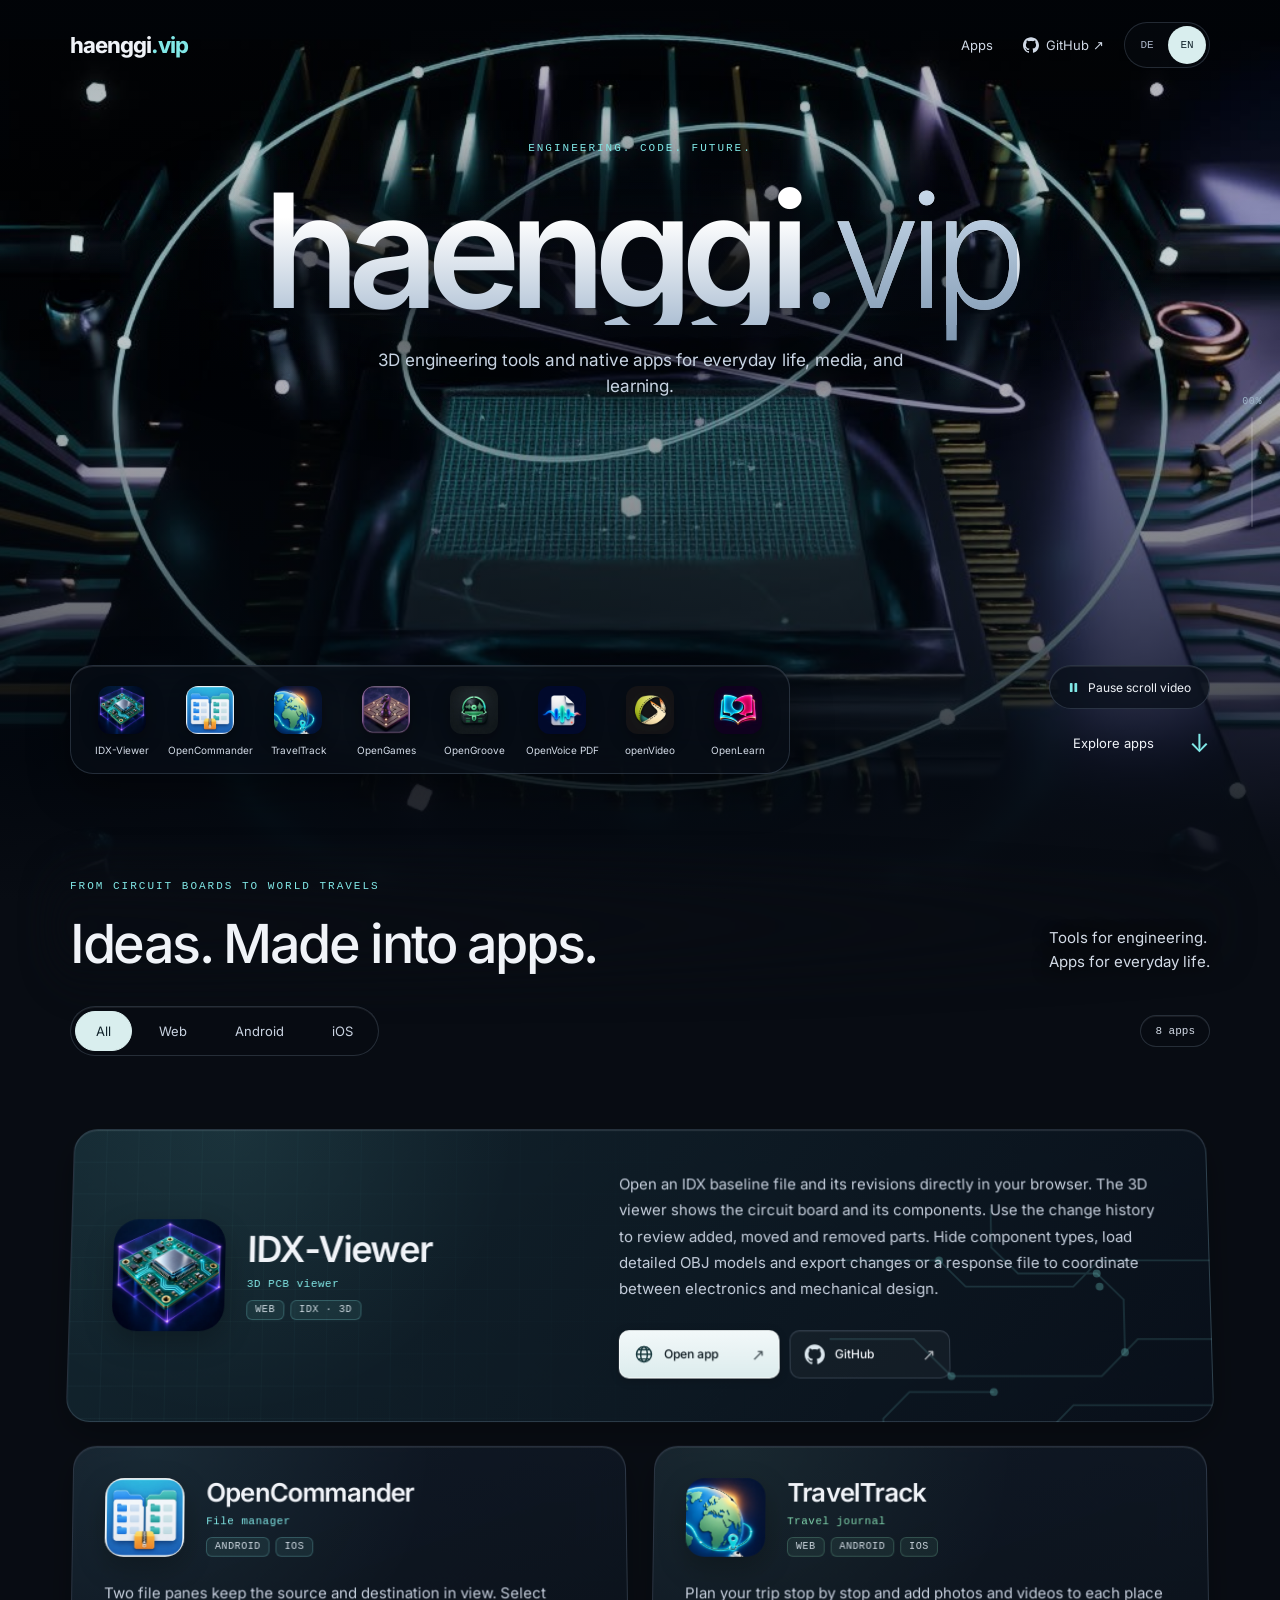
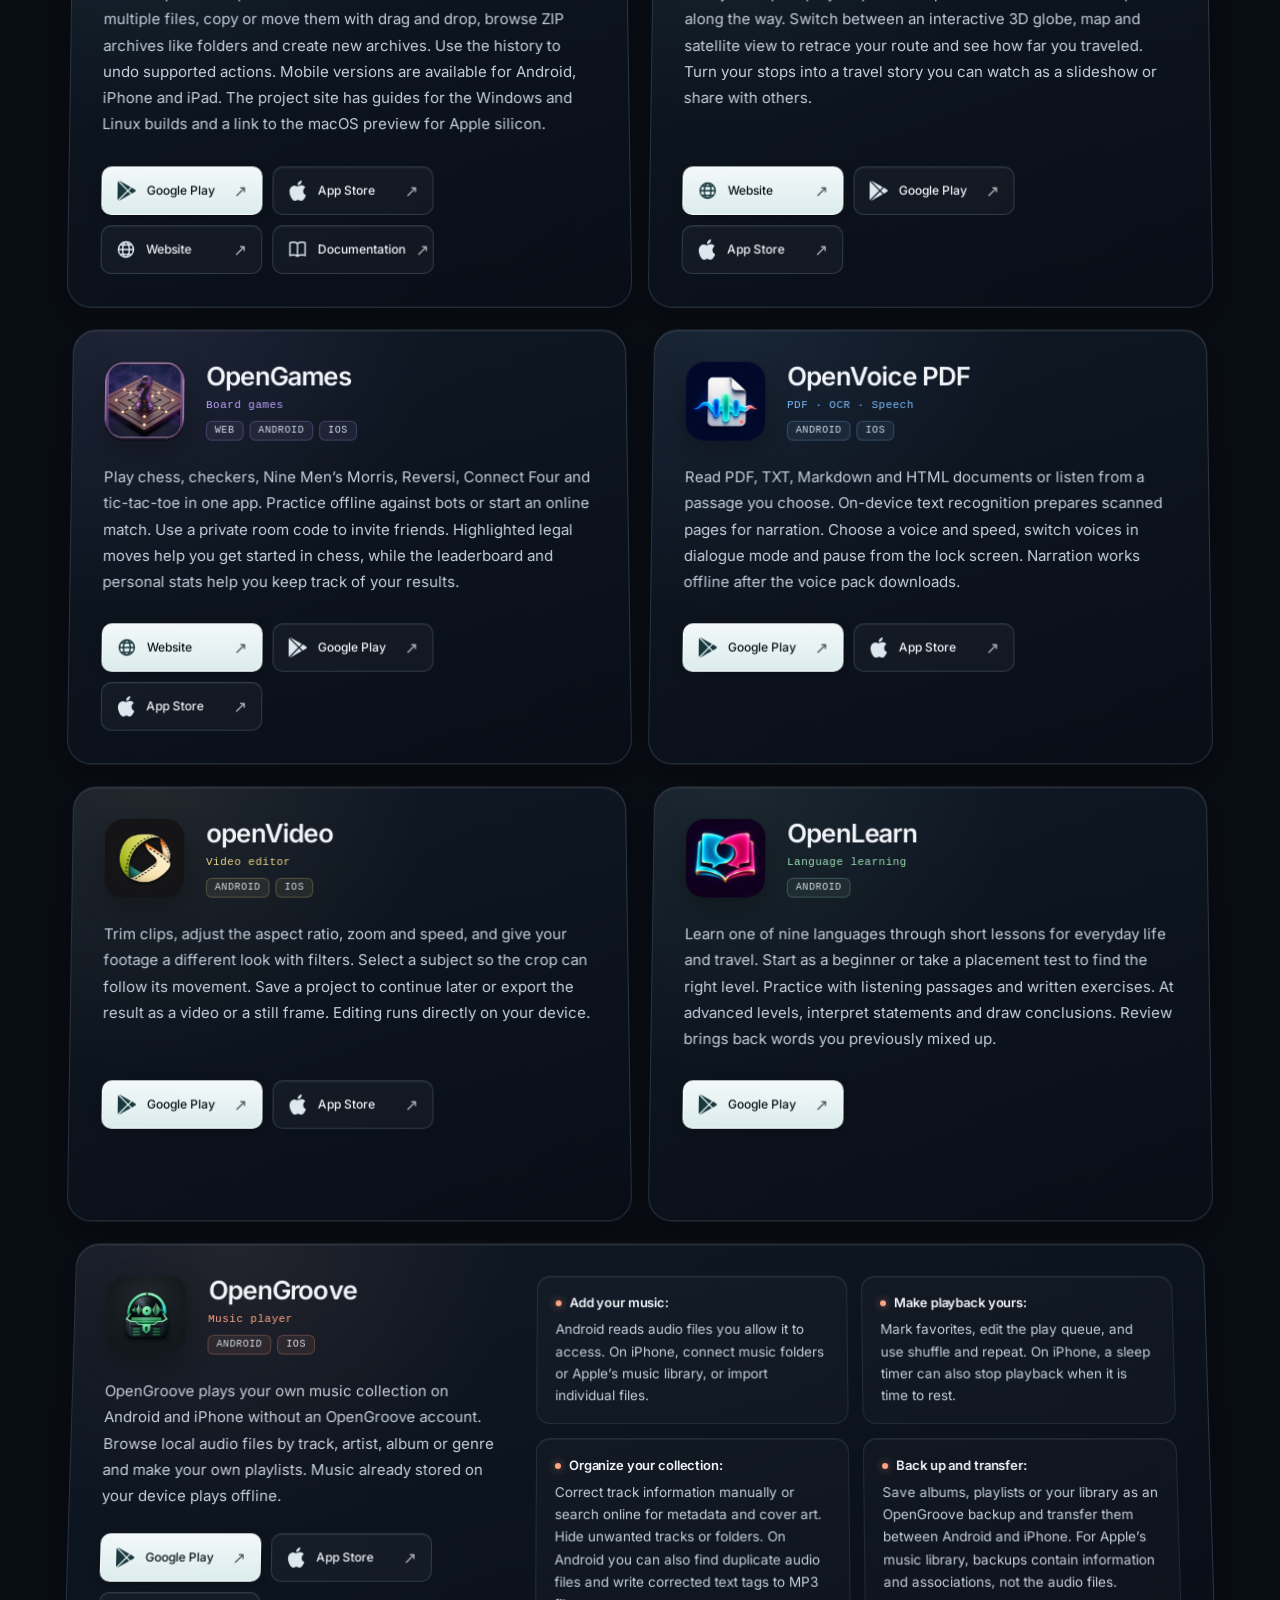
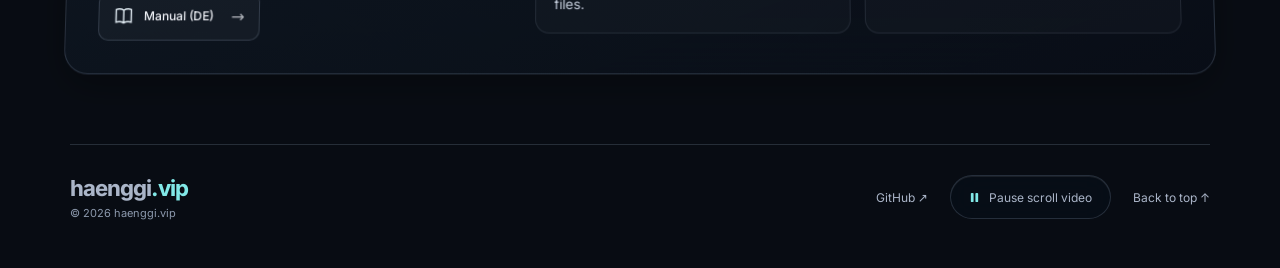
==== commit 4b07d84e: "Deploy modern visual upgrade and Blender 3D Digital Core background video" ====
--- a/en/index.html
+++ b/en/index.html
@@ -1,5 +1,5 @@
 <!doctype html>
-<html lang="en"><head><meta charset="utf-8"><meta name="viewport" content="width=device-width,initial-scale=1"><meta name="theme-color" content="#080c13"><title>haenggi.vip | Apps and PCB tools</title><meta name="description" content="Discover IDX-Viewer, OpenCommander, TravelTrack, OpenGames, OpenGroove, OpenVoice PDF, openVideo and OpenLearn: tools for engineering and everyday life."><meta property="og:title" content="haenggi.vip | Apps and PCB tools"><meta property="og:description" content="Discover IDX-Viewer, OpenCommander, TravelTrack, OpenGames, OpenGroove, OpenVoice PDF, openVideo and OpenLearn: tools for engineering and everyday life."><meta property="og:type" content="website"><link rel="canonical" href="https://haenggi.vip/en/"><link rel="icon" href="../assets/favicon.svg"><link rel="preload" href="../assets/fonts/inter-latin-wght.woff2" as="font" type="font/woff2" crossorigin><link rel="stylesheet" href="../styles.css?v=20261122-opt"><script src="../language.js" defer></script><script src="../app.js?v=20261122-opt" defer></script>
+<html lang="en"><head><meta charset="utf-8"><meta name="viewport" content="width=device-width,initial-scale=1"><meta name="theme-color" content="#080c13"><title>haenggi.vip | Apps and PCB tools</title><meta name="description" content="Discover IDX-Viewer, OpenCommander, TravelTrack, OpenGames, OpenGroove, OpenVoice PDF, openVideo and OpenLearn: tools for engineering and everyday life."><meta property="og:title" content="haenggi.vip | Apps and PCB tools"><meta property="og:description" content="Discover IDX-Viewer, OpenCommander, TravelTrack, OpenGames, OpenGroove, OpenVoice PDF, openVideo and OpenLearn: tools for engineering and everyday life."><meta property="og:type" content="website"><link rel="canonical" href="https://haenggi.vip/en/"><link rel="icon" href="../assets/favicon.svg"><link rel="preload" href="../assets/fonts/inter-latin-wght.woff2" as="font" type="font/woff2" crossorigin><link rel="stylesheet" href="../styles.css?v=20261122-modern"><script src="../language.js" defer></script><script src="../app.js?v=20261122-modern" defer></script>
 <link rel="alternate" hreflang="de" href="https://haenggi.vip/">
 <link rel="alternate" hreflang="en" href="https://haenggi.vip/en/">
 <link rel="alternate" hreflang="x-default" href="https://haenggi.vip/">
@@ -7,7 +7,7 @@
 <meta property="og:url" content="https://haenggi.vip/en/">
 <meta property="og:site_name" content="haenggi.vip">
 <meta property="og:locale" content="en_US">
-<meta property="og:image" content="https://haenggi.vip/assets/hero-poster.jpg?v=original-motion">
+<meta property="og:image" content="https://haenggi.vip/assets/hero-poster.jpg?v=digital-core2">
 <meta property="og:image:width" content="1280">
 <meta property="og:image:height" content="720">
 <meta property="og:image:alt" content="Mechanical structure from the haenggi.vip background film">
@@ -213,24 +213,25 @@
 </head>
 <body><a class="skip-link" href="#apps">Skip to apps</a>
 <header class="site-header"><a class="brand" href="#origin">haenggi<span>.vip</span></a><nav aria-label="Main navigation"><a href="#apps">Apps</a><a href="https://github.com/haenggi-vip" class="nav-github"><svg class="nav-icon" aria-hidden="true" focusable="false" fill="currentColor" role="img" viewBox="0 0 24 24" xmlns="http://www.w3.org/2000/svg"><path d="M12 .297c-6.63 0-12 5.373-12 12 0 5.303 3.438 9.8 8.205 11.385.6.113.82-.258.82-.577 0-.285-.01-1.04-.015-2.04-3.338.724-4.042-1.61-4.042-1.61C4.422 18.07 3.633 17.7 3.633 17.7c-1.087-.744.084-.729.084-.729 1.205.084 1.838 1.236 1.838 1.236 1.07 1.835 2.809 1.305 3.495.998.108-.776.417-1.305.76-1.605-2.665-.3-5.466-1.332-5.466-5.93 0-1.31.465-2.38 1.235-3.22-.135-.303-.54-1.523.105-3.176 0 0 1.005-.322 3.3 1.23.96-.267 1.98-.399 3-.405 1.02.006 2.04.138 3 .405 2.28-1.552 3.285-1.23 3.285-1.23.645 1.653.24 2.873.12 3.176.765.84 1.23 1.91 1.23 3.22 0 4.61-2.805 5.625-5.475 5.92.42.36.81 1.096.81 2.22 0 1.606-.015 2.896-.015 3.286 0 .315.21.69.825.57C20.565 22.092 24 17.592 24 12.297c0-6.627-5.373-12-12-12"/></svg><span>GitHub ↗</span></a></nav><div class="language-switch" role="group" aria-label="Language"><a href="../?lang=de" lang="de" hreflang="de">DE</a><a href="./?lang=en" lang="en" hreflang="en" aria-current="page">EN</a></div></header>
-<div class="background" aria-hidden="true"><img class="media-poster" fetchpriority="high" src="../assets/hero-poster.jpg?v=original-motion" alt="" width="1280" height="720"><video id="hero-video" data-scroll-src="../assets/hero-scroll.mp4?v=original-motion" data-scroll-src-mobile="../assets/hero-scroll-mobile.mp4?v=original-motion" muted playsinline preload="none" poster="../assets/hero-poster.jpg?v=original-motion"></video></div>
-<aside class="scroll-hud" aria-label="Scroll progress"><span><span id="scroll-value">0</span>%</span><div class="progress-track"><i id="progress-fill"></i></div></aside>
-<main><section id="origin" class="hero"><div class="hero-shell"><div class="hero-heading"><p class="eyebrow">ENGINEERING. CODE. FUTURE.</p><h1>haenggi<span>.vip</span></h1></div><div class="hero-bottom"><button class="motion-button hero-motion" data-motion-toggle aria-pressed="false">Pause scroll video</button><nav class="app-dock" aria-label="Jump to an app"><a href="#idx-viewer" title="IDX-Viewer"><img src="../assets/icons/idx-viewer.webp" width="48" height="48" alt=""><span>IDX-Viewer</span></a><a href="#opencommander" title="OpenCommander"><img src="../assets/icons/opencommander.webp" width="48" height="48" alt=""><span>OpenCommander</span></a><a href="#traveltrack" title="TravelTrack"><img src="../assets/icons/traveltrack.webp" width="48" height="48" alt=""><span>TravelTrack</span></a><a href="#opengames" title="OpenGames"><img src="../assets/icons/opengames.webp" width="48" height="48" alt=""><span>OpenGames</span></a><a href="#opengroove" title="OpenGroove"><img src="../assets/icons/opengroove.webp" width="48" height="48" alt=""><span>OpenGroove</span></a><a href="#openvoicepdf" title="OpenVoice PDF"><img src="../assets/icons/openvoicepdf.webp" width="48" height="48" alt=""><span>OpenVoice PDF</span></a><a href="#openvideo" title="openVideo"><img src="../assets/icons/openvideo.webp" width="48" height="48" alt=""><span>openVideo</span></a><a href="#openlearn" title="OpenLearn"><img src="../assets/icons/openlearn.webp" width="48" height="48" alt=""><span>OpenLearn</span></a></nav><a class="scroll-cue" href="#apps"><span>Explore apps</span><span aria-hidden="true">↓</span></a></div></div></section>
+<div class="background" aria-hidden="true"><img class="media-poster" fetchpriority="high" src="../assets/hero-poster.jpg?v=digital-core2" alt="" width="1280" height="720"><video id="hero-video" data-scroll-src="../assets/hero-scroll.mp4?v=digital-core2" data-scroll-src-mobile="../assets/hero-scroll-mobile.mp4?v=digital-core2" muted playsinline preload="none" poster="../assets/hero-poster.jpg?v=digital-core2"></video></div>
+<aside class="scroll-hud" aria-label="Scroll progress"><span><span id="scroll-value">00</span>%</span><div class="progress-track"><i id="progress-fill"></i></div></aside>
+<main><section id="origin" class="hero"><div class="hero-shell"><div class="hero-heading"><p class="eyebrow">ENGINEERING. CODE. FUTURE.</p><h1>haenggi<span>.vip</span></h1><p class="hero-subline">3D engineering tools and native apps for everyday life, media, and learning.</p></div><div class="hero-bottom"><button class="motion-button hero-motion" data-motion-toggle aria-pressed="false">Pause scroll video</button><nav class="app-dock" aria-label="Jump to an app"><a href="#idx-viewer" title="IDX-Viewer"><img src="../assets/icons/idx-viewer.webp" width="48" height="48" alt=""><span>IDX-Viewer</span></a><a href="#opencommander" title="OpenCommander"><img src="../assets/icons/opencommander.webp" width="48" height="48" alt=""><span>OpenCommander</span></a><a href="#traveltrack" title="TravelTrack"><img src="../assets/icons/traveltrack.webp" width="48" height="48" alt=""><span>TravelTrack</span></a><a href="#opengames" title="OpenGames"><img src="../assets/icons/opengames.webp" width="48" height="48" alt=""><span>OpenGames</span></a><a href="#opengroove" title="OpenGroove"><img src="../assets/icons/opengroove.webp" width="48" height="48" alt=""><span>OpenGroove</span></a><a href="#openvoicepdf" title="OpenVoice PDF"><img src="../assets/icons/openvoicepdf.webp" width="48" height="48" alt=""><span>OpenVoice PDF</span></a><a href="#openvideo" title="openVideo"><img src="../assets/icons/openvideo.webp" width="48" height="48" alt=""><span>openVideo</span></a><a href="#openlearn" title="OpenLearn"><img src="../assets/icons/openlearn.webp" width="48" height="48" alt=""><span>OpenLearn</span></a></nav><a class="scroll-cue" href="#apps"><span>Explore apps</span><span aria-hidden="true">↓</span></a></div></div></section>
 <div id="apps" class="collection"><div class="collection-heading"><div><p class="eyebrow">FROM CIRCUIT BOARDS TO WORLD TRAVELS</p><h2>Ideas. Made into apps.</h2></div><p class="collection-note">Tools for engineering.<br>Apps for everyday life.</p></div>
 <div class="filter-bar" hidden><div class="filters" role="group" aria-label="Filter apps by platform"><button data-filter="all" aria-pressed="true">All</button><button data-filter="web" aria-pressed="false">Web</button><button data-filter="android" aria-pressed="false">Android</button><button data-filter="ios" aria-pressed="false">iOS</button></div><span id="result-count" role="status">8 apps</span></div>
 <section id="engineering" class="portfolio engineering" aria-label="PCB and engineering"><div class="cards">
 <!-- Standardparts: bis zur Veröffentlichung ausgeblendet.
 <article class="app-card" id="standardparts"><div class="app-identity"><img class="app-icon" src="../assets/icons/standardparts.webp" width="96" height="96" alt="" loading="lazy"><div><h3>Standardparts</h3><p class="category">CAD Teile</p></div></div><div class="card-info"><p class="app-description">CAD-Bauteile für die mechanische Konstruktion.</p></div></article>
 -->
-<article class="app-card" data-platforms="web" id="idx-viewer"><div class="app-identity"><img class="app-icon" src="../assets/icons/idx-viewer.webp" width="96" height="96" alt="" loading="lazy"><div><h3>IDX-Viewer</h3><p class="category">3D PCB viewer</p></div></div><div class="card-info"><p class="app-description">Open an IDX baseline file and its revisions directly in your browser. The 3D viewer shows the circuit board and its components. Use the change history to review added, moved and removed parts. Hide component types, load detailed OBJ models and export changes or a response file to coordinate between electronics and mechanical design.</p><div class="app-actions"><a class="app-link" href="https://haenggi-vip.github.io/IDX-Viewer/" aria-label="IDX-Viewer — open app"><svg class="button-icon" style="fill:none" aria-hidden="true" focusable="false" xmlns="http://www.w3.org/2000/svg" viewBox="0 0 24 24" fill="none" stroke="currentColor" stroke-width="1.7"><circle cx="12" cy="12" r="9"/><ellipse cx="12" cy="12" rx="4" ry="9"/><path d="M3 12h18M5 6.5h14M5 17.5h14"/></svg><span class="button-label">Open app</span><span class="button-arrow" aria-hidden="true">↗</span></a><a class="store-link" href="https://github.com/haenggi-vip/IDX-Viewer" aria-label="IDX-Viewer on GitHub"><svg class="button-icon" aria-hidden="true" focusable="false" fill="currentColor" role="img" viewBox="0 0 24 24" xmlns="http://www.w3.org/2000/svg"><path d="M12 .297c-6.63 0-12 5.373-12 12 0 5.303 3.438 9.8 8.205 11.385.6.113.82-.258.82-.577 0-.285-.01-1.04-.015-2.04-3.338.724-4.042-1.61-4.042-1.61C4.422 18.07 3.633 17.7 3.633 17.7c-1.087-.744.084-.729.084-.729 1.205.084 1.838 1.236 1.838 1.236 1.07 1.835 2.809 1.305 3.495.998.108-.776.417-1.305.76-1.605-2.665-.3-5.466-1.332-5.466-5.93 0-1.31.465-2.38 1.235-3.22-.135-.303-.54-1.523.105-3.176 0 0 1.005-.322 3.3 1.23.96-.267 1.98-.399 3-.405 1.02.006 2.04.138 3 .405 2.28-1.552 3.285-1.23 3.285-1.23.645 1.653.24 2.873.12 3.176.765.84 1.23 1.91 1.23 3.22 0 4.61-2.805 5.625-5.475 5.92.42.36.81 1.096.81 2.22 0 1.606-.015 2.896-.015 3.286 0 .315.21.69.825.57C20.565 22.092 24 17.592 24 12.297c0-6.627-5.373-12-12-12"/></svg><span class="button-label">GitHub</span><span class="button-arrow" aria-hidden="true">↗</span></a></div></div></article></div></section>
-<section id="digital" class="portfolio digital" aria-label="Everyday apps"><div class="cards"><article class="app-card" data-platforms="android ios" id="opencommander"><div class="app-identity"><img class="app-icon" src="../assets/icons/opencommander.webp" width="96" height="96" alt="" loading="lazy"><div><h3>OpenCommander</h3><p class="category">File manager</p></div></div><div class="card-info"><p class="app-description">Two file panes keep the source and destination in view. Select multiple files, copy or move them with drag and drop, browse ZIP archives like folders and create new archives. Use the history to undo supported actions. Mobile versions are available for Android, iPhone and iPad. The project site has guides for the Windows and Linux builds and a link to the macOS preview for Apple silicon.</p><div class="app-actions"><a class="app-link" data-app="opencommander" href="https://play.google.com/store/apps/details?id=com.opencommander" aria-label="OpenCommander on Google Play"><svg class="button-icon" aria-hidden="true" focusable="false" fill="currentColor" role="img" viewBox="0 0 24 24" xmlns="http://www.w3.org/2000/svg"><path d="M22.018 13.298l-3.919 2.218-3.515-3.493 3.543-3.521 3.891 2.202a1.49 1.49 0 0 1 0 2.594zM1.337.924a1.486 1.486 0 0 0-.112.568v21.017c0 .217.045.419.124.6l11.155-11.087L1.337.924zm12.207 10.065l3.258-3.238L3.45.195a1.466 1.466 0 0 0-.946-.179l11.04 10.973zm0 2.067l-11 10.933c.298.036.612-.016.906-.183l13.324-7.54-3.23-3.21z"/></svg><span class="button-label">Google Play</span><span class="button-arrow" aria-hidden="true">↗</span></a><a class="store-link" href="https://apps.apple.com/ch/app/opencommander/id6804432999" aria-label="OpenCommander on the App Store"><svg class="button-icon" aria-hidden="true" focusable="false" fill="currentColor" role="img" viewBox="0 0 24 24" xmlns="http://www.w3.org/2000/svg"><path d="M12.152 6.896c-.948 0-2.415-1.078-3.96-1.04-2.04.027-3.91 1.183-4.961 3.014-2.117 3.675-.546 9.103 1.519 12.09 1.013 1.454 2.208 3.09 3.792 3.039 1.52-.065 2.09-.987 3.935-.987 1.831 0 2.35.987 3.96.948 1.637-.026 2.676-1.48 3.676-2.948 1.156-1.688 1.636-3.325 1.662-3.415-.039-.013-3.182-1.221-3.22-4.857-.026-3.04 2.48-4.494 2.597-4.559-1.429-2.09-3.623-2.324-4.39-2.376-2-.156-3.675 1.09-4.61 1.09zM15.53 3.83c.843-1.012 1.4-2.427 1.245-3.83-1.207.052-2.662.805-3.532 1.818-.78.896-1.454 2.338-1.273 3.714 1.338.104 2.715-.688 3.559-1.701"/></svg><span class="button-label">App Store</span><span class="button-arrow" aria-hidden="true">↗</span></a>
+<article class="app-card" data-platforms="web" id="idx-viewer"><div class="app-identity"><img class="app-icon" src="../assets/icons/idx-viewer.webp" width="96" height="96" alt="" loading="lazy"><div><h3>IDX-Viewer</h3><p class="category">3D PCB viewer</p><div class="platform-tags" aria-hidden="true"><span>Web</span><span>IDX · 3D</span></div></div></div><div class="card-info"><p class="app-description">Open an IDX baseline file and its revisions directly in your browser. The 3D viewer shows the circuit board and its components. Use the change history to review added, moved and removed parts. Hide component types, load detailed OBJ models and export changes or a response file to coordinate between electronics and mechanical design.</p><div class="app-actions"><a class="app-link" href="https://haenggi-vip.github.io/IDX-Viewer/" aria-label="IDX-Viewer — open app"><svg class="button-icon" style="fill:none" aria-hidden="true" focusable="false" xmlns="http://www.w3.org/2000/svg" viewBox="0 0 24 24" fill="none" stroke="currentColor" stroke-width="1.7"><circle cx="12" cy="12" r="9"/><ellipse cx="12" cy="12" rx="4" ry="9"/><path d="M3 12h18M5 6.5h14M5 17.5h14"/></svg><span class="button-label">Open app</span><span class="button-arrow" aria-hidden="true">↗</span></a><a class="store-link" href="https://github.com/haenggi-vip/IDX-Viewer" aria-label="IDX-Viewer on GitHub"><svg class="button-icon" aria-hidden="true" focusable="false" fill="currentColor" role="img" viewBox="0 0 24 24" xmlns="http://www.w3.org/2000/svg"><path d="M12 .297c-6.63 0-12 5.373-12 12 0 5.303 3.438 9.8 8.205 11.385.6.113.82-.258.82-.577 0-.285-.01-1.04-.015-2.04-3.338.724-4.042-1.61-4.042-1.61C4.422 18.07 3.633 17.7 3.633 17.7c-1.087-.744.084-.729.084-.729 1.205.084 1.838 1.236 1.838 1.236 1.07 1.835 2.809 1.305 3.495.998.108-.776.417-1.305.76-1.605-2.665-.3-5.466-1.332-5.466-5.93 0-1.31.465-2.38 1.235-3.22-.135-.303-.54-1.523.105-3.176 0 0 1.005-.322 3.3 1.23.96-.267 1.98-.399 3-.405 1.02.006 2.04.138 3 .405 2.28-1.552 3.285-1.23 3.285-1.23.645 1.653.24 2.873.12 3.176.765.84 1.23 1.91 1.23 3.22 0 4.61-2.805 5.625-5.475 5.92.42.36.81 1.096.81 2.22 0 1.606-.015 2.896-.015 3.286 0 .315.21.69.825.57C20.565 22.092 24 17.592 24 12.297c0-6.627-5.373-12-12-12"/></svg><span class="button-label">GitHub</span><span class="button-arrow" aria-hidden="true">↗</span></a></div></div></article></div></section>
+<section id="digital" class="portfolio digital" aria-label="Everyday apps"><div class="cards"><article class="app-card" data-platforms="android ios" id="opencommander"><div class="app-identity"><img class="app-icon" src="../assets/icons/opencommander.webp" width="96" height="96" alt="" loading="lazy"><div><h3>OpenCommander</h3><p class="category">File manager</p><div class="platform-tags" aria-hidden="true"><span>Android</span><span>iOS</span></div></div></div><div class="card-info"><p class="app-description">Two file panes keep the source and destination in view. Select multiple files, copy or move them with drag and drop, browse ZIP archives like folders and create new archives. Use the history to undo supported actions. Mobile versions are available for Android, iPhone and iPad. The project site has guides for the Windows and Linux builds and a link to the macOS preview for Apple silicon.</p><div class="app-actions"><a class="app-link" data-app="opencommander" href="https://play.google.com/store/apps/details?id=com.opencommander" aria-label="OpenCommander on Google Play"><svg class="button-icon" aria-hidden="true" focusable="false" fill="currentColor" role="img" viewBox="0 0 24 24" xmlns="http://www.w3.org/2000/svg"><path d="M22.018 13.298l-3.919 2.218-3.515-3.493 3.543-3.521 3.891 2.202a1.49 1.49 0 0 1 0 2.594zM1.337.924a1.486 1.486 0 0 0-.112.568v21.017c0 .217.045.419.124.6l11.155-11.087L1.337.924zm12.207 10.065l3.258-3.238L3.45.195a1.466 1.466 0 0 0-.946-.179l11.04 10.973zm0 2.067l-11 10.933c.298.036.612-.016.906-.183l13.324-7.54-3.23-3.21z"/></svg><span class="button-label">Google Play</span><span class="button-arrow" aria-hidden="true">↗</span></a><a class="store-link" href="https://apps.apple.com/ch/app/opencommander/id6804432999" aria-label="OpenCommander on the App Store"><svg class="button-icon" aria-hidden="true" focusable="false" fill="currentColor" role="img" viewBox="0 0 24 24" xmlns="http://www.w3.org/2000/svg"><path d="M12.152 6.896c-.948 0-2.415-1.078-3.96-1.04-2.04.027-3.91 1.183-4.961 3.014-2.117 3.675-.546 9.103 1.519 12.09 1.013 1.454 2.208 3.09 3.792 3.039 1.52-.065 2.09-.987 3.935-.987 1.831 0 2.35.987 3.96.948 1.637-.026 2.676-1.48 3.676-2.948 1.156-1.688 1.636-3.325 1.662-3.415-.039-.013-3.182-1.221-3.22-4.857-.026-3.04 2.48-4.494 2.597-4.559-1.429-2.09-3.623-2.324-4.39-2.376-2-.156-3.675 1.09-4.61 1.09zM15.53 3.83c.843-1.012 1.4-2.427 1.245-3.83-1.207.052-2.662.805-3.532 1.818-.78.896-1.454 2.338-1.273 3.714 1.338.104 2.715-.688 3.559-1.701"/></svg><span class="button-label">App Store</span><span class="button-arrow" aria-hidden="true">↗</span></a>
       <a class="store-link" href="https://opencommander.top/" aria-label="Open the OpenCommander website"><svg class="button-icon" style="fill:none" aria-hidden="true" focusable="false" xmlns="http://www.w3.org/2000/svg" viewBox="0 0 24 24" fill="none" stroke="currentColor" stroke-width="1.7"><circle cx="12" cy="12" r="9"/><ellipse cx="12" cy="12" rx="4" ry="9"/><path d="M3 12h18M5 6.5h14M5 17.5h14"/></svg><span class="button-label">Website</span><span class="button-arrow" aria-hidden="true">↗</span></a>
       <a class="store-link" href="https://opencommander.top/docs/" aria-label="Read the OpenCommander documentation"><svg class="button-icon" style="fill:none" aria-hidden="true" focusable="false" viewBox="0 0 24 24" fill="none" stroke="currentColor" stroke-width="1.7"><path d="M12 5v15M3 4c3-1 6-1 9 1 3-2 6-2 9-1v15c-3-1-6-1-9 1-3-2-6-2-9-1Z"/></svg><span class="button-label">Documentation</span><span class="button-arrow" aria-hidden="true">↗</span></a>
-    </div></div></article><article class="app-card" data-platforms="web android ios" id="traveltrack"><div class="app-identity"><img class="app-icon" src="../assets/icons/traveltrack.webp" width="96" height="96" alt="" loading="lazy"><div><h3>TravelTrack</h3><p class="category">Travel journal</p></div></div><div class="card-info"><p class="app-description">Plan your trip stop by stop and add photos and videos to each place along the way. Switch between an interactive 3D globe, map and satellite view to retrace your route and see how far you traveled. Turn your stops into a travel story you can watch as a slideshow or share with others.</p><div class="app-actions"><a class="app-link" data-app="traveltrack" href="https://traveltrack.vip" aria-label="TravelTrack — open app"><svg class="button-icon" style="fill:none" aria-hidden="true" focusable="false" xmlns="http://www.w3.org/2000/svg" viewBox="0 0 24 24" fill="none" stroke="currentColor" stroke-width="1.7"><circle cx="12" cy="12" r="9"/><ellipse cx="12" cy="12" rx="4" ry="9"/><path d="M3 12h18M5 6.5h14M5 17.5h14"/></svg><span class="button-label">Website</span><span class="button-arrow" aria-hidden="true">↗</span></a><a class="store-link" href="https://play.google.com/store/apps/details?id=vip.traveltrack.app" aria-label="TravelTrack on Google Play"><svg class="button-icon" aria-hidden="true" focusable="false" fill="currentColor" role="img" viewBox="0 0 24 24" xmlns="http://www.w3.org/2000/svg"><path d="M22.018 13.298l-3.919 2.218-3.515-3.493 3.543-3.521 3.891 2.202a1.49 1.49 0 0 1 0 2.594zM1.337.924a1.486 1.486 0 0 0-.112.568v21.017c0 .217.045.419.124.6l11.155-11.087L1.337.924zm12.207 10.065l3.258-3.238L3.45.195a1.466 1.466 0 0 0-.946-.179l11.04 10.973zm0 2.067l-11 10.933c.298.036.612-.016.906-.183l13.324-7.54-3.23-3.21z"/></svg><span class="button-label">Google Play</span><span class="button-arrow" aria-hidden="true">↗</span></a><a class="store-link" href="https://apps.apple.com/ch/app/traveltrack/id6804429493" aria-label="TravelTrack on the App Store"><svg class="button-icon" aria-hidden="true" focusable="false" fill="currentColor" role="img" viewBox="0 0 24 24" xmlns="http://www.w3.org/2000/svg"><path d="M12.152 6.896c-.948 0-2.415-1.078-3.96-1.04-2.04.027-3.91 1.183-4.961 3.014-2.117 3.675-.546 9.103 1.519 12.09 1.013 1.454 2.208 3.09 3.792 3.039 1.52-.065 2.09-.987 3.935-.987 1.831 0 2.35.987 3.96.948 1.637-.026 2.676-1.48 3.676-2.948 1.156-1.688 1.636-3.325 1.662-3.415-.039-.013-3.182-1.221-3.22-4.857-.026-3.04 2.48-4.494 2.597-4.559-1.429-2.09-3.623-2.324-4.39-2.376-2-.156-3.675 1.09-4.61 1.09zM15.53 3.83c.843-1.012 1.4-2.427 1.245-3.83-1.207.052-2.662.805-3.532 1.818-.78.896-1.454 2.338-1.273 3.714 1.338.104 2.715-.688 3.559-1.701"/></svg><span class="button-label">App Store</span><span class="button-arrow" aria-hidden="true">↗</span></a></div></div></article><article class="app-card" data-platforms="web android ios" id="opengames"><div class="app-identity"><img class="app-icon" src="../assets/icons/opengames.webp" width="96" height="96" alt="" loading="lazy"><div><h3>OpenGames</h3><p class="category">Board games</p></div></div><div class="card-info"><p class="app-description">Play chess, checkers, Nine Men’s Morris, Reversi, Connect Four and tic-tac-toe in one app. Practice offline against bots or start an online match. Use a private room code to invite friends. Highlighted legal moves help you get started in chess, while the leaderboard and personal stats help you keep track of your results.</p><div class="app-actions"><a class="app-link" data-app="opengames" href="https://opengames.vip" aria-label="OpenGames — open app"><svg class="button-icon" style="fill:none" aria-hidden="true" focusable="false" xmlns="http://www.w3.org/2000/svg" viewBox="0 0 24 24" fill="none" stroke="currentColor" stroke-width="1.7"><circle cx="12" cy="12" r="9"/><ellipse cx="12" cy="12" rx="4" ry="9"/><path d="M3 12h18M5 6.5h14M5 17.5h14"/></svg><span class="button-label">Website</span><span class="button-arrow" aria-hidden="true">↗</span></a><a class="store-link" href="https://play.google.com/store/apps/details?id=vip.opengames.nativeapp" aria-label="OpenGames on Google Play"><svg class="button-icon" aria-hidden="true" focusable="false" fill="currentColor" role="img" viewBox="0 0 24 24" xmlns="http://www.w3.org/2000/svg"><path d="M22.018 13.298l-3.919 2.218-3.515-3.493 3.543-3.521 3.891 2.202a1.49 1.49 0 0 1 0 2.594zM1.337.924a1.486 1.486 0 0 0-.112.568v21.017c0 .217.045.419.124.6l11.155-11.087L1.337.924zm12.207 10.065l3.258-3.238L3.45.195a1.466 1.466 0 0 0-.946-.179l11.04 10.973zm0 2.067l-11 10.933c.298.036.612-.016.906-.183l13.324-7.54-3.23-3.21z"/></svg><span class="button-label">Google Play</span><span class="button-arrow" aria-hidden="true">↗</span></a><a class="store-link" href="https://apps.apple.com/ch/app/opengames/id6803944966" aria-label="OpenGames on the App Store"><svg class="button-icon" aria-hidden="true" focusable="false" fill="currentColor" role="img" viewBox="0 0 24 24" xmlns="http://www.w3.org/2000/svg"><path d="M12.152 6.896c-.948 0-2.415-1.078-3.96-1.04-2.04.027-3.91 1.183-4.961 3.014-2.117 3.675-.546 9.103 1.519 12.09 1.013 1.454 2.208 3.09 3.792 3.039 1.52-.065 2.09-.987 3.935-.987 1.831 0 2.35.987 3.96.948 1.637-.026 2.676-1.48 3.676-2.948 1.156-1.688 1.636-3.325 1.662-3.415-.039-.013-3.182-1.221-3.22-4.857-.026-3.04 2.48-4.494 2.597-4.559-1.429-2.09-3.623-2.324-4.39-2.376-2-.156-3.675 1.09-4.61 1.09zM15.53 3.83c.843-1.012 1.4-2.427 1.245-3.83-1.207.052-2.662.805-3.532 1.818-.78.896-1.454 2.338-1.273 3.714 1.338.104 2.715-.688 3.559-1.701"/></svg><span class="button-label">App Store</span><span class="button-arrow" aria-hidden="true">↗</span></a></div></div></article><article class="app-card" data-platforms="android ios" id="opengroove"><div class="app-identity"><img class="app-icon" src="../assets/icons/opengroove.webp" width="96" height="96" alt="" loading="lazy"><div><h3>OpenGroove</h3><p class="category">Music player</p></div></div><div class="card-info"><p class="app-description">OpenGroove plays your own music collection on Android and iPhone without an OpenGroove account. Browse local audio files by track, artist, album or genre and make your own playlists. Music already stored on your device plays offline.</p><ul class="app-details"><li><strong>Add your music:</strong> Android reads audio files you allow it to access. On iPhone, connect music folders or Apple’s music library, or import individual files.</li><li><strong>Make playback yours:</strong> Mark favorites, edit the play queue, and use shuffle and repeat. On iPhone, a sleep timer can also stop playback when it is time to rest.</li><li><strong>Organize your collection:</strong> Correct track information manually or search online for metadata and cover art. Hide unwanted tracks or folders. On Android you can also find duplicate audio files and write corrected text tags to MP3 files.</li><li><strong>Back up and transfer:</strong> Save albums, playlists or your library as an OpenGroove backup and transfer them between Android and iPhone. For Apple’s music library, backups contain information and associations, not the audio files.</li></ul><div class="app-actions"><a class="app-link" data-app="opengroove" href="https://play.google.com/store/apps/details?id=vip.haenggi.opengroove" aria-label="OpenGroove on Google Play"><svg class="button-icon" aria-hidden="true" focusable="false" fill="currentColor" role="img" viewBox="0 0 24 24" xmlns="http://www.w3.org/2000/svg"><path d="M22.018 13.298l-3.919 2.218-3.515-3.493 3.543-3.521 3.891 2.202a1.49 1.49 0 0 1 0 2.594zM1.337.924a1.486 1.486 0 0 0-.112.568v21.017c0 .217.045.419.124.6l11.155-11.087L1.337.924zm12.207 10.065l3.258-3.238L3.45.195a1.466 1.466 0 0 0-.946-.179l11.04 10.973zm0 2.067l-11 10.933c.298.036.612-.016.906-.183l13.324-7.54-3.23-3.21z"/></svg><span class="button-label">Google Play</span><span class="button-arrow" aria-hidden="true">↗</span></a><a class="store-link" href="https://apps.apple.com/ch/app/opengroove/id6804463846" aria-label="OpenGroove on the App Store"><svg class="button-icon" aria-hidden="true" focusable="false" fill="currentColor" role="img" viewBox="0 0 24 24" xmlns="http://www.w3.org/2000/svg"><path d="M12.152 6.896c-.948 0-2.415-1.078-3.96-1.04-2.04.027-3.91 1.183-4.961 3.014-2.117 3.675-.546 9.103 1.519 12.09 1.013 1.454 2.208 3.09 3.792 3.039 1.52-.065 2.09-.987 3.935-.987 1.831 0 2.35.987 3.96.948 1.637-.026 2.676-1.48 3.676-2.948 1.156-1.688 1.636-3.325 1.662-3.415-.039-.013-3.182-1.221-3.22-4.857-.026-3.04 2.48-4.494 2.597-4.559-1.429-2.09-3.623-2.324-4.39-2.376-2-.156-3.675 1.09-4.61 1.09zM15.53 3.83c.843-1.012 1.4-2.427 1.245-3.83-1.207.052-2.662.805-3.532 1.818-.78.896-1.454 2.338-1.273 3.714 1.338.104 2.715-.688 3.559-1.701"/></svg><span class="button-label">App Store</span><span class="button-arrow" aria-hidden="true">↗</span></a><a class="store-link" href="../opengroove/handbuch/" aria-label="Read the OpenGroove manual in German"><svg class="button-icon" style="fill:none" aria-hidden="true" focusable="false" viewBox="0 0 24 24" fill="none" stroke="currentColor" stroke-width="1.7"><path d="M12 5v15M3 4c3-1 6-1 9 1 3-2 6-2 9-1v15c-3-1-6-1-9 1-3-2-6-2-9-1Z"/></svg><span class="button-label">Manual (DE)</span><span class="button-arrow" aria-hidden="true">→</span></a></div></div></article><article class="app-card" data-platforms="android ios" id="openvoicepdf"><div class="app-identity"><img class="app-icon" src="../assets/icons/openvoicepdf.webp" width="96" height="96" alt="" loading="lazy"><div><h3>OpenVoice PDF</h3><p class="category">PDF · OCR · Speech</p></div></div><div class="card-info"><p class="app-description">Read PDF, TXT, Markdown and HTML documents or listen from a passage you choose. On-device text recognition prepares scanned pages for narration. Choose a voice and speed, switch voices in dialogue mode and pause from the lock screen. Narration works offline after the voice pack downloads.</p><div class="app-actions"><a class="app-link" href="https://play.google.com/store/apps/details?id=com.openvoicepdf.app" aria-label="OpenVoice PDF on Google Play"><svg class="button-icon" aria-hidden="true" focusable="false" fill="currentColor" role="img" viewBox="0 0 24 24" xmlns="http://www.w3.org/2000/svg"><path d="M22.018 13.298l-3.919 2.218-3.515-3.493 3.543-3.521 3.891 2.202a1.49 1.49 0 0 1 0 2.594zM1.337.924a1.486 1.486 0 0 0-.112.568v21.017c0 .217.045.419.124.6l11.155-11.087L1.337.924zm12.207 10.065l3.258-3.238L3.45.195a1.466 1.466 0 0 0-.946-.179l11.04 10.973zm0 2.067l-11 10.933c.298.036.612-.016.906-.183l13.324-7.54-3.23-3.21z"/></svg><span class="button-label">Google Play</span><span class="button-arrow" aria-hidden="true">↗</span></a><a class="store-link" href="https://apps.apple.com/ch/app/openvoicepdf/id6809222725" aria-label="OpenVoice PDF on the App Store"><svg class="button-icon" aria-hidden="true" focusable="false" fill="currentColor" role="img" viewBox="0 0 24 24" xmlns="http://www.w3.org/2000/svg"><path d="M12.152 6.896c-.948 0-2.415-1.078-3.96-1.04-2.04.027-3.91 1.183-4.961 3.014-2.117 3.675-.546 9.103 1.519 12.09 1.013 1.454 2.208 3.09 3.792 3.039 1.52-.065 2.09-.987 3.935-.987 1.831 0 2.35.987 3.96.948 1.637-.026 2.676-1.48 3.676-2.948 1.156-1.688 1.636-3.325 1.662-3.415-.039-.013-3.182-1.221-3.22-4.857-.026-3.04 2.48-4.494 2.597-4.559-1.429-2.09-3.623-2.324-4.39-2.376-2-.156-3.675 1.09-4.61 1.09zM15.53 3.83c.843-1.012 1.4-2.427 1.245-3.83-1.207.052-2.662.805-3.532 1.818-.78.896-1.454 2.338-1.273 3.714 1.338.104 2.715-.688 3.559-1.701"/></svg><span class="button-label">App Store</span><span class="button-arrow" aria-hidden="true">↗</span></a></div></div></article><article class="app-card" data-platforms="android ios" id="openvideo"><div class="app-identity"><img class="app-icon" src="../assets/icons/openvideo.webp" width="96" height="96" alt="" loading="lazy"><div><h3>openVideo</h3><p class="category">Video editor</p></div></div><div class="card-info"><p class="app-description">Trim clips, adjust the aspect ratio, zoom and speed, and give your footage a different look with filters. Select a subject so the crop can follow its movement. Save a project to continue later or export the result as a video or a still frame. Editing runs directly on your device.</p><div class="app-actions"><a class="app-link" href="https://play.google.com/store/apps/details?id=com.openvideo.app" aria-label="openVideo on Google Play"><svg class="button-icon" aria-hidden="true" focusable="false" fill="currentColor" role="img" viewBox="0 0 24 24" xmlns="http://www.w3.org/2000/svg"><path d="M22.018 13.298l-3.919 2.218-3.515-3.493 3.543-3.521 3.891 2.202a1.49 1.49 0 0 1 0 2.594zM1.337.924a1.486 1.486 0 0 0-.112.568v21.017c0 .217.045.419.124.6l11.155-11.087L1.337.924zm12.207 10.065l3.258-3.238L3.45.195a1.466 1.466 0 0 0-.946-.179l11.04 10.973zm0 2.067l-11 10.933c.298.036.612-.016.906-.183l13.324-7.54-3.23-3.21z"/></svg><span class="button-label">Google Play</span><span class="button-arrow" aria-hidden="true">↗</span></a><a class="store-link" href="https://apps.apple.com/ch/app/openvideo/id6810092391" aria-label="openVideo on the App Store"><svg class="button-icon" aria-hidden="true" focusable="false" fill="currentColor" role="img" viewBox="0 0 24 24" xmlns="http://www.w3.org/2000/svg"><path d="M12.152 6.896c-.948 0-2.415-1.078-3.96-1.04-2.04.027-3.91 1.183-4.961 3.014-2.117 3.675-.546 9.103 1.519 12.09 1.013 1.454 2.208 3.09 3.792 3.039 1.52-.065 2.09-.987 3.935-.987 1.831 0 2.35.987 3.96.948 1.637-.026 2.676-1.48 3.676-2.948 1.156-1.688 1.636-3.325 1.662-3.415-.039-.013-3.182-1.221-3.22-4.857-.026-3.04 2.48-4.494 2.597-4.559-1.429-2.09-3.623-2.324-4.39-2.376-2-.156-3.675 1.09-4.61 1.09zM15.53 3.83c.843-1.012 1.4-2.427 1.245-3.83-1.207.052-2.662.805-3.532 1.818-.78.896-1.454 2.338-1.273 3.714 1.338.104 2.715-.688 3.559-1.701"/></svg><span class="button-label">App Store</span><span class="button-arrow" aria-hidden="true">↗</span></a></div></div></article>
+    </div></div></article><article class="app-card" data-platforms="web android ios" id="traveltrack"><div class="app-identity"><img class="app-icon" src="../assets/icons/traveltrack.webp" width="96" height="96" alt="" loading="lazy"><div><h3>TravelTrack</h3><p class="category">Travel journal</p><div class="platform-tags" aria-hidden="true"><span>Web</span><span>Android</span><span>iOS</span></div></div></div><div class="card-info"><p class="app-description">Plan your trip stop by stop and add photos and videos to each place along the way. Switch between an interactive 3D globe, map and satellite view to retrace your route and see how far you traveled. Turn your stops into a travel story you can watch as a slideshow or share with others.</p><div class="app-actions"><a class="app-link" data-app="traveltrack" href="https://traveltrack.vip" aria-label="TravelTrack — open app"><svg class="button-icon" style="fill:none" aria-hidden="true" focusable="false" xmlns="http://www.w3.org/2000/svg" viewBox="0 0 24 24" fill="none" stroke="currentColor" stroke-width="1.7"><circle cx="12" cy="12" r="9"/><ellipse cx="12" cy="12" rx="4" ry="9"/><path d="M3 12h18M5 6.5h14M5 17.5h14"/></svg><span class="button-label">Website</span><span class="button-arrow" aria-hidden="true">↗</span></a><a class="store-link" href="https://play.google.com/store/apps/details?id=vip.traveltrack.app" aria-label="TravelTrack on Google Play"><svg class="button-icon" aria-hidden="true" focusable="false" fill="currentColor" role="img" viewBox="0 0 24 24" xmlns="http://www.w3.org/2000/svg"><path d="M22.018 13.298l-3.919 2.218-3.515-3.493 3.543-3.521 3.891 2.202a1.49 1.49 0 0 1 0 2.594zM1.337.924a1.486 1.486 0 0 0-.112.568v21.017c0 .217.045.419.124.6l11.155-11.087L1.337.924zm12.207 10.065l3.258-3.238L3.45.195a1.466 1.466 0 0 0-.946-.179l11.04 10.973zm0 2.067l-11 10.933c.298.036.612-.016.906-.183l13.324-7.54-3.23-3.21z"/></svg><span class="button-label">Google Play</span><span class="button-arrow" aria-hidden="true">↗</span></a><a class="store-link" href="https://apps.apple.com/ch/app/traveltrack/id6804429493" aria-label="TravelTrack on the App Store"><svg class="button-icon" aria-hidden="true" focusable="false" fill="currentColor" role="img" viewBox="0 0 24 24" xmlns="http://www.w3.org/2000/svg"><path d="M12.152 6.896c-.948 0-2.415-1.078-3.96-1.04-2.04.027-3.91 1.183-4.961 3.014-2.117 3.675-.546 9.103 1.519 12.09 1.013 1.454 2.208 3.09 3.792 3.039 1.52-.065 2.09-.987 3.935-.987 1.831 0 2.35.987 3.96.948 1.637-.026 2.676-1.48 3.676-2.948 1.156-1.688 1.636-3.325 1.662-3.415-.039-.013-3.182-1.221-3.22-4.857-.026-3.04 2.48-4.494 2.597-4.559-1.429-2.09-3.623-2.324-4.39-2.376-2-.156-3.675 1.09-4.61 1.09zM15.53 3.83c.843-1.012 1.4-2.427 1.245-3.83-1.207.052-2.662.805-3.532 1.818-.78.896-1.454 2.338-1.273 3.714 1.338.104 2.715-.688 3.559-1.701"/></svg><span class="button-label">App Store</span><span class="button-arrow" aria-hidden="true">↗</span></a></div></div></article><article class="app-card" data-platforms="web android ios" id="opengames"><div class="app-identity"><img class="app-icon" src="../assets/icons/opengames.webp" width="96" height="96" alt="" loading="lazy"><div><h3>OpenGames</h3><p class="category">Board games</p><div class="platform-tags" aria-hidden="true"><span>Web</span><span>Android</span><span>iOS</span></div></div></div><div class="card-info"><p class="app-description">Play chess, checkers, Nine Men’s Morris, Reversi, Connect Four and tic-tac-toe in one app. Practice offline against bots or start an online match. Use a private room code to invite friends. Highlighted legal moves help you get started in chess, while the leaderboard and personal stats help you keep track of your results.</p><div class="app-actions"><a class="app-link" data-app="opengames" href="https://opengames.vip" aria-label="OpenGames — open app"><svg class="button-icon" style="fill:none" aria-hidden="true" focusable="false" xmlns="http://www.w3.org/2000/svg" viewBox="0 0 24 24" fill="none" stroke="currentColor" stroke-width="1.7"><circle cx="12" cy="12" r="9"/><ellipse cx="12" cy="12" rx="4" ry="9"/><path d="M3 12h18M5 6.5h14M5 17.5h14"/></svg><span class="button-label">Website</span><span class="button-arrow" aria-hidden="true">↗</span></a><a class="store-link" href="https://play.google.com/store/apps/details?id=vip.opengames.nativeapp" aria-label="OpenGames on Google Play"><svg class="button-icon" aria-hidden="true" focusable="false" fill="currentColor" role="img" viewBox="0 0 24 24" xmlns="http://www.w3.org/2000/svg"><path d="M22.018 13.298l-3.919 2.218-3.515-3.493 3.543-3.521 3.891 2.202a1.49 1.49 0 0 1 0 2.594zM1.337.924a1.486 1.486 0 0 0-.112.568v21.017c0 .217.045.419.124.6l11.155-11.087L1.337.924zm12.207 10.065l3.258-3.238L3.45.195a1.466 1.466 0 0 0-.946-.179l11.04 10.973zm0 2.067l-11 10.933c.298.036.612-.016.906-.183l13.324-7.54-3.23-3.21z"/></svg><span class="button-label">Google Play</span><span class="button-arrow" aria-hidden="true">↗</span></a><a class="store-link" href="https://apps.apple.com/ch/app/opengames/id6803944966" aria-label="OpenGames on the App Store"><svg class="button-icon" aria-hidden="true" focusable="false" fill="currentColor" role="img" viewBox="0 0 24 24" xmlns="http://www.w3.org/2000/svg"><path d="M12.152 6.896c-.948 0-2.415-1.078-3.96-1.04-2.04.027-3.91 1.183-4.961 3.014-2.117 3.675-.546 9.103 1.519 12.09 1.013 1.454 2.208 3.09 3.792 3.039 1.52-.065 2.09-.987 3.935-.987 1.831 0 2.35.987 3.96.948 1.637-.026 2.676-1.48 3.676-2.948 1.156-1.688 1.636-3.325 1.662-3.415-.039-.013-3.182-1.221-3.22-4.857-.026-3.04 2.48-4.494 2.597-4.559-1.429-2.09-3.623-2.324-4.39-2.376-2-.156-3.675 1.09-4.61 1.09zM15.53 3.83c.843-1.012 1.4-2.427 1.245-3.83-1.207.052-2.662.805-3.532 1.818-.78.896-1.454 2.338-1.273 3.714 1.338.104 2.715-.688 3.559-1.701"/></svg><span class="button-label">App Store</span><span class="button-arrow" aria-hidden="true">↗</span></a></div></div></article><article class="app-card" data-platforms="android ios" id="openvoicepdf"><div class="app-identity"><img class="app-icon" src="../assets/icons/openvoicepdf.webp" width="96" height="96" alt="" loading="lazy"><div><h3>OpenVoice PDF</h3><p class="category">PDF · OCR · Speech</p><div class="platform-tags" aria-hidden="true"><span>Android</span><span>iOS</span></div></div></div><div class="card-info"><p class="app-description">Read PDF, TXT, Markdown and HTML documents or listen from a passage you choose. On-device text recognition prepares scanned pages for narration. Choose a voice and speed, switch voices in dialogue mode and pause from the lock screen. Narration works offline after the voice pack downloads.</p><div class="app-actions"><a class="app-link" href="https://play.google.com/store/apps/details?id=com.openvoicepdf.app" aria-label="OpenVoice PDF on Google Play"><svg class="button-icon" aria-hidden="true" focusable="false" fill="currentColor" role="img" viewBox="0 0 24 24" xmlns="http://www.w3.org/2000/svg"><path d="M22.018 13.298l-3.919 2.218-3.515-3.493 3.543-3.521 3.891 2.202a1.49 1.49 0 0 1 0 2.594zM1.337.924a1.486 1.486 0 0 0-.112.568v21.017c0 .217.045.419.124.6l11.155-11.087L1.337.924zm12.207 10.065l3.258-3.238L3.45.195a1.466 1.466 0 0 0-.946-.179l11.04 10.973zm0 2.067l-11 10.933c.298.036.612-.016.906-.183l13.324-7.54-3.23-3.21z"/></svg><span class="button-label">Google Play</span><span class="button-arrow" aria-hidden="true">↗</span></a><a class="store-link" href="https://apps.apple.com/ch/app/openvoicepdf/id6809222725" aria-label="OpenVoice PDF on the App Store"><svg class="button-icon" aria-hidden="true" focusable="false" fill="currentColor" role="img" viewBox="0 0 24 24" xmlns="http://www.w3.org/2000/svg"><path d="M12.152 6.896c-.948 0-2.415-1.078-3.96-1.04-2.04.027-3.91 1.183-4.961 3.014-2.117 3.675-.546 9.103 1.519 12.09 1.013 1.454 2.208 3.09 3.792 3.039 1.52-.065 2.09-.987 3.935-.987 1.831 0 2.35.987 3.96.948 1.637-.026 2.676-1.48 3.676-2.948 1.156-1.688 1.636-3.325 1.662-3.415-.039-.013-3.182-1.221-3.22-4.857-.026-3.04 2.48-4.494 2.597-4.559-1.429-2.09-3.623-2.324-4.39-2.376-2-.156-3.675 1.09-4.61 1.09zM15.53 3.83c.843-1.012 1.4-2.427 1.245-3.83-1.207.052-2.662.805-3.532 1.818-.78.896-1.454 2.338-1.273 3.714 1.338.104 2.715-.688 3.559-1.701"/></svg><span class="button-label">App Store</span><span class="button-arrow" aria-hidden="true">↗</span></a></div></div></article><article class="app-card" data-platforms="android ios" id="openvideo"><div class="app-identity"><img class="app-icon" src="../assets/icons/openvideo.webp" width="96" height="96" alt="" loading="lazy"><div><h3>openVideo</h3><p class="category">Video editor</p><div class="platform-tags" aria-hidden="true"><span>Android</span><span>iOS</span></div></div></div><div class="card-info"><p class="app-description">Trim clips, adjust the aspect ratio, zoom and speed, and give your footage a different look with filters. Select a subject so the crop can follow its movement. Save a project to continue later or export the result as a video or a still frame. Editing runs directly on your device.</p><div class="app-actions"><a class="app-link" href="https://play.google.com/store/apps/details?id=com.openvideo.app" aria-label="openVideo on Google Play"><svg class="button-icon" aria-hidden="true" focusable="false" fill="currentColor" role="img" viewBox="0 0 24 24" xmlns="http://www.w3.org/2000/svg"><path d="M22.018 13.298l-3.919 2.218-3.515-3.493 3.543-3.521 3.891 2.202a1.49 1.49 0 0 1 0 2.594zM1.337.924a1.486 1.486 0 0 0-.112.568v21.017c0 .217.045.419.124.6l11.155-11.087L1.337.924zm12.207 10.065l3.258-3.238L3.45.195a1.466 1.466 0 0 0-.946-.179l11.04 10.973zm0 2.067l-11 10.933c.298.036.612-.016.906-.183l13.324-7.54-3.23-3.21z"/></svg><span class="button-label">Google Play</span><span class="button-arrow" aria-hidden="true">↗</span></a><a class="store-link" href="https://apps.apple.com/ch/app/openvideo/id6810092391" aria-label="openVideo on the App Store"><svg class="button-icon" aria-hidden="true" focusable="false" fill="currentColor" role="img" viewBox="0 0 24 24" xmlns="http://www.w3.org/2000/svg"><path d="M12.152 6.896c-.948 0-2.415-1.078-3.96-1.04-2.04.027-3.91 1.183-4.961 3.014-2.117 3.675-.546 9.103 1.519 12.09 1.013 1.454 2.208 3.09 3.792 3.039 1.52-.065 2.09-.987 3.935-.987 1.831 0 2.35.987 3.96.948 1.637-.026 2.676-1.48 3.676-2.948 1.156-1.688 1.636-3.325 1.662-3.415-.039-.013-3.182-1.221-3.22-4.857-.026-3.04 2.48-4.494 2.597-4.559-1.429-2.09-3.623-2.324-4.39-2.376-2-.156-3.675 1.09-4.61 1.09zM15.53 3.83c.843-1.012 1.4-2.427 1.245-3.83-1.207.052-2.662.805-3.532 1.818-.78.896-1.454 2.338-1.273 3.714 1.338.104 2.715-.688 3.559-1.701"/></svg><span class="button-label">App Store</span><span class="button-arrow" aria-hidden="true">↗</span></a></div></div></article>
 <article class="app-card" data-platforms="android" id="openlearn">
-  <div class="app-identity"><img class="app-icon" src="../assets/icons/openlearn.webp" width="96" height="96" alt="" loading="lazy"><div><h3>OpenLearn</h3><p class="category">Language learning</p></div></div>
+  <div class="app-identity"><img class="app-icon" src="../assets/icons/openlearn.webp" width="96" height="96" alt="" loading="lazy"><div><h3>OpenLearn</h3><p class="category">Language learning</p><div class="platform-tags" aria-hidden="true"><span>Android</span></div></div></div>
   <div class="card-info"><p class="app-description">Learn one of nine languages through short lessons for everyday life and travel. Start as a beginner or take a placement test to find the right level. Practice with listening passages and written exercises. At advanced levels, interpret statements and draw conclusions. Review brings back words you previously mixed up.</p><div class="app-actions"><a class="app-link" href="https://play.google.com/store/apps/details?id=vip.haenggi.openlearn" aria-label="OpenLearn on Google Play"><svg class="button-icon" aria-hidden="true" focusable="false" fill="currentColor" role="img" viewBox="0 0 24 24" xmlns="http://www.w3.org/2000/svg"><path d="M22.018 13.298l-3.919 2.218-3.515-3.493 3.543-3.521 3.891 2.202a1.49 1.49 0 0 1 0 2.594zM1.337.924a1.486 1.486 0 0 0-.112.568v21.017c0 .217.045.419.124.6l11.155-11.087L1.337.924zm12.207 10.065l3.258-3.238L3.45.195a1.466 1.466 0 0 0-.946-.179l11.04 10.973zm0 2.067l-11 10.933c.298.036.612-.016.906-.183l13.324-7.54-3.23-3.21z"/></svg><span class="button-label">Google Play</span><span class="button-arrow" aria-hidden="true">↗</span></a></div></div>
 </article>
+<article class="app-card" data-platforms="android ios" id="opengroove"><div class="app-identity"><img class="app-icon" src="../assets/icons/opengroove.webp" width="96" height="96" alt="" loading="lazy"><div><h3>OpenGroove</h3><p class="category">Music player</p><div class="platform-tags" aria-hidden="true"><span>Android</span><span>iOS</span></div></div></div><div class="card-info"><p class="app-description">OpenGroove plays your own music collection on Android and iPhone without an OpenGroove account. Browse local audio files by track, artist, album or genre and make your own playlists. Music already stored on your device plays offline.</p><ul class="app-details"><li><strong>Add your music:</strong> Android reads audio files you allow it to access. On iPhone, connect music folders or Apple’s music library, or import individual files.</li><li><strong>Make playback yours:</strong> Mark favorites, edit the play queue, and use shuffle and repeat. On iPhone, a sleep timer can also stop playback when it is time to rest.</li><li><strong>Organize your collection:</strong> Correct track information manually or search online for metadata and cover art. Hide unwanted tracks or folders. On Android you can also find duplicate audio files and write corrected text tags to MP3 files.</li><li><strong>Back up and transfer:</strong> Save albums, playlists or your library as an OpenGroove backup and transfer them between Android and iPhone. For Apple’s music library, backups contain information and associations, not the audio files.</li></ul><div class="app-actions"><a class="app-link" data-app="opengroove" href="https://play.google.com/store/apps/details?id=vip.haenggi.opengroove" aria-label="OpenGroove on Google Play"><svg class="button-icon" aria-hidden="true" focusable="false" fill="currentColor" role="img" viewBox="0 0 24 24" xmlns="http://www.w3.org/2000/svg"><path d="M22.018 13.298l-3.919 2.218-3.515-3.493 3.543-3.521 3.891 2.202a1.49 1.49 0 0 1 0 2.594zM1.337.924a1.486 1.486 0 0 0-.112.568v21.017c0 .217.045.419.124.6l11.155-11.087L1.337.924zm12.207 10.065l3.258-3.238L3.45.195a1.466 1.466 0 0 0-.946-.179l11.04 10.973zm0 2.067l-11 10.933c.298.036.612-.016.906-.183l13.324-7.54-3.23-3.21z"/></svg><span class="button-label">Google Play</span><span class="button-arrow" aria-hidden="true">↗</span></a><a class="store-link" href="https://apps.apple.com/ch/app/opengroove/id6804463846" aria-label="OpenGroove on the App Store"><svg class="button-icon" aria-hidden="true" focusable="false" fill="currentColor" role="img" viewBox="0 0 24 24" xmlns="http://www.w3.org/2000/svg"><path d="M12.152 6.896c-.948 0-2.415-1.078-3.96-1.04-2.04.027-3.91 1.183-4.961 3.014-2.117 3.675-.546 9.103 1.519 12.09 1.013 1.454 2.208 3.09 3.792 3.039 1.52-.065 2.09-.987 3.935-.987 1.831 0 2.35.987 3.96.948 1.637-.026 2.676-1.48 3.676-2.948 1.156-1.688 1.636-3.325 1.662-3.415-.039-.013-3.182-1.221-3.22-4.857-.026-3.04 2.48-4.494 2.597-4.559-1.429-2.09-3.623-2.324-4.39-2.376-2-.156-3.675 1.09-4.61 1.09zM15.53 3.83c.843-1.012 1.4-2.427 1.245-3.83-1.207.052-2.662.805-3.532 1.818-.78.896-1.454 2.338-1.273 3.714 1.338.104 2.715-.688 3.559-1.701"/></svg><span class="button-label">App Store</span><span class="button-arrow" aria-hidden="true">↗</span></a><a class="store-link" href="../opengroove/handbuch/" aria-label="Read the OpenGroove manual in German"><svg class="button-icon" style="fill:none" aria-hidden="true" focusable="false" viewBox="0 0 24 24" fill="none" stroke="currentColor" stroke-width="1.7"><path d="M12 5v15M3 4c3-1 6-1 9 1 3-2 6-2 9-1v15c-3-1-6-1-9 1-3-2-6-2-9-1Z"/></svg><span class="button-label">Manual (DE)</span><span class="button-arrow" aria-hidden="true">→</span></a></div></div></article>
 </div></section></div>
 
 </main><footer class="minimal-footer"><div class="footer-brand"><a class="brand" href="#origin">haenggi<span>.vip</span></a><small>© 2026 haenggi.vip</small></div><div class="footer-links"><a href="https://github.com/haenggi-vip">GitHub ↗</a><button id="motion-toggle" class="motion-button" aria-pressed="false">Reduce motion</button><a href="#origin">Back to top ↑</a></div></footer></body></html>
--- a/styles.css
+++ b/styles.css
@@ -54,44 +54,136 @@
 @media(max-width:600px){.app-details{font-size:15px}}
 /* Give the expanded music overview room without stretching its neighbor. */
 @media(min-width:901px){
-#opengames,#opengroove{grid-column:1/-1;display:grid;grid-template-columns:minmax(240px,.8fr) minmax(0,1.2fr);column-gap:48px}
-#opengames .app-identity{align-self:center}#opengames .app-description{margin-top:0}#opengames .app-actions{min-height:48px}
+#opengroove{grid-column:1/-1;display:grid;grid-template-columns:minmax(270px,.76fr) minmax(0,1.24fr);column-gap:40px}
 #opengroove .card-info{display:contents}#opengroove .app-identity{grid-column:1;grid-row:1;align-self:start}
 #opengroove .app-description{grid-column:1;grid-row:2;margin-bottom:24px}
-#opengroove .app-details{grid-column:2;grid-row:1/4;margin:0;padding-left:32px;border-left:1px solid var(--line);font-size:15px}
+#opengroove .app-details{grid-column:2;grid-row:1/4;margin:0;display:grid;grid-template-columns:repeat(2,minmax(0,1fr));gap:14px;align-content:start}
+#opengroove .app-details li{margin:0;padding:16px 18px;border:1px solid rgba(200,224,255,.1);border-radius:14px;background:rgba(255,255,255,.025);box-shadow:inset 0 1px 0 rgba(255,255,255,.06);font-size:13.5px;line-height:1.65}
+#opengroove .app-details li strong{display:block;margin-bottom:5px;font-size:13px;letter-spacing:-.01em;color:#f3f7fc}
+#opengroove .app-details li strong:before{content:"";display:inline-block;width:6px;height:6px;border-radius:50%;background:rgb(var(--accent));margin-right:8px;vertical-align:middle;box-shadow:0 0 8px rgba(var(--accent),.6)}
 #opengroove .app-actions{grid-column:1;grid-row:3;min-height:0;align-self:end}
 }
-@media(min-width:601px) and (max-width:900px){#opengroove,#opengames{grid-column:1/-1}}
-
-/* The released language app closes the collection on a full row. */
+@media(min-width:601px) and (max-width:900px){#opengroove{grid-column:1/-1}}
+
 .collection {
   padding-bottom: clamp(48px, 7vw, 90px);
 }
 #openlearn {
   --accent: 155, 218, 178;
-  grid-column: 1 / -1;
-}
-@media (min-width: 901px) {
-  #openlearn {
-    display: grid;
-    grid-template-columns: minmax(240px, .8fr) minmax(0, 1.2fr);
-    column-gap: 48px;
-  }
-  #openlearn .app-identity {
-    align-self: center;
-  }
-  #openlearn .app-description {
-    margin-top: 0;
-  }
-  #openlearn .app-actions {
-    min-height: 48px;
-  }
-}
-
-/* Layout & contrast polish (alignment, filter bar, tablet buttons, footer). */
+}
+
+/* ===== Modern, technical & professional visual upgrade ===== */
 :root { --gutter: max(50px, calc(50% - 570px)); }
 .site-header, .hero-shell { padding-left: var(--gutter); padding-right: var(--gutter); }
 .hero-shell { max-width: none; }
+
+/* 1) Transparent-to-glass persistent header. */
+.site-header {
+  padding-top: 22px;
+  padding-bottom: 22px;
+  background: transparent;
+  backdrop-filter: none;
+  -webkit-backdrop-filter: none;
+  border-bottom-color: transparent;
+  transition: padding .3s cubic-bezier(.2,.8,.2,1), background-color .3s, border-color .3s, backdrop-filter .3s;
+}
+.header-scrolled .site-header {
+  padding-top: 14px;
+  padding-bottom: 14px;
+  background: rgba(7, 11, 18, .82);
+  backdrop-filter: blur(22px) saturate(1.3);
+  -webkit-backdrop-filter: blur(22px) saturate(1.3);
+  border-bottom-color: rgba(200, 224, 255, .14);
+}
+
+/* 2) Refined hero typography, subline & technical motion status pill. */
+.hero-heading {
+  position: relative;
+  filter: drop-shadow(0 6px 32px rgba(4, 8, 15, .95));
+}
+.hero-heading:before {
+  content: "";
+  position: absolute;
+  inset: -40px -24px;
+  z-index: -1;
+  pointer-events: none;
+  background: radial-gradient(ellipse 62% 58% at 50% 50%, rgba(6, 10, 18, .55), transparent 76%);
+}
+.hero h1 {
+  background: linear-gradient(180deg, #ffffff 28%, #aec0d4 100%);
+  -webkit-background-clip: text;
+  background-clip: text;
+  color: transparent;
+}
+.hero h1 span {
+  background: linear-gradient(180deg, #c6d7e8 20%, #7d96b0 100%);
+  -webkit-background-clip: text;
+  background-clip: text;
+  color: transparent;
+}
+.hero-subline {
+  margin: 22px auto 0;
+  max-width: 52ch;
+  font-size: clamp(14px, 1.35vw, 17px);
+  line-height: 1.55;
+  color: #c8d4e3;
+  letter-spacing: -.01em;
+  text-shadow: 0 2px 22px #080c13;
+}
+.app-dock {
+  background: rgba(8, 14, 24, .66);
+  box-shadow: inset 0 1px 0 rgba(255, 255, 255, .1), 0 16px 40px rgba(0, 0, 0, .4);
+}
+.app-dock a:hover {
+  background: rgba(255, 255, 255, .07);
+}
+.motion-button {
+  display: inline-flex;
+  align-items: center;
+  justify-content: center;
+  gap: 9px;
+  background: rgba(8, 14, 24, .72);
+  backdrop-filter: blur(16px);
+  -webkit-backdrop-filter: blur(16px);
+  box-shadow: inset 0 1px 0 rgba(255, 255, 255, .08);
+  transition: border-color .2s, color .2s, background-color .2s;
+}
+.motion-button:before {
+  content: "";
+  width: 11px;
+  height: 11px;
+  flex-shrink: 0;
+  background: var(--cyan);
+  -webkit-mask: var(--m-ico) center/contain no-repeat;
+  mask: var(--m-ico) center/contain no-repeat;
+  --m-ico: url("data:image/svg+xml,%3Csvg xmlns='http://www.w3.org/2000/svg' viewBox='0 0 12 12'%3E%3Crect x='2' y='1' width='3' height='10' rx='1'/%3E%3Crect x='7' y='1' width='3' height='10' rx='1'/%3E%3C/svg%3E");
+}
+.motion-button[aria-pressed=true]:before {
+  background: #d5bb7a;
+  --m-ico: url("data:image/svg+xml,%3Csvg xmlns='http://www.w3.org/2000/svg' viewBox='0 0 12 12'%3E%3Cpath d='M3 1.5v9c0 .4.4.6.8.4l7-4.5c.3-.2.3-.6 0-.8l-7-4.5c-.4-.2-.8 0-.8.4z'/%3E%3C/svg%3E");
+}
+
+/* 3) Horizontal monospace scroll HUD with glowing progress bar. */
+.scroll-hud {
+  writing-mode: horizontal-tb;
+  flex-direction: column;
+  gap: 10px;
+  font-variant-numeric: tabular-nums;
+  letter-spacing: .06em;
+  color: #9eb3c6;
+}
+.progress-track {
+  height: 110px;
+  width: 2px;
+  border-radius: 2px;
+  background: rgba(255, 255, 255, .14);
+}
+.progress-track i {
+  border-radius: 2px;
+  box-shadow: 0 0 10px rgba(129, 232, 231, .65);
+}
+
+/* 4) Filter bar & collection heading legibility. */
 .collection-note { color: #d3dbe7; text-shadow: 0 2px 18px #080c13; }
 .filter-bar {
   border-bottom: 0;
@@ -102,20 +194,81 @@
   padding: 4px;
   border: 1px solid var(--line);
   border-radius: 30px;
-  background: rgba(8, 12, 19, .72);
-  backdrop-filter: blur(16px);
-  -webkit-backdrop-filter: blur(16px);
+  background: rgba(8, 12, 19, .76);
+  backdrop-filter: blur(18px);
+  -webkit-backdrop-filter: blur(18px);
+  box-shadow: inset 0 1px 0 rgba(255, 255, 255, .07);
 }
 .filters button { color: #c9d3e1; min-height: 40px; }
 #result-count {
   padding: 9px 14px;
   border: 1px solid var(--line);
   border-radius: 30px;
-  background: rgba(8, 12, 19, .72);
-  backdrop-filter: blur(16px);
-  -webkit-backdrop-filter: blur(16px);
+  background: rgba(8, 12, 19, .76);
+  backdrop-filter: blur(18px);
+  -webkit-backdrop-filter: blur(18px);
+  box-shadow: inset 0 1px 0 rgba(255, 255, 255, .07);
   color: #d3dbe7;
 }
+
+/* 5) Precision dark cards: top specular edge, mouse spotlight & platform badges. */
+.app-card {
+  background: linear-gradient(160deg, rgba(17, 26, 39, .88), rgba(8, 13, 22, .93));
+  box-shadow: inset 0 1px 0 rgba(255, 255, 255, .09), 0 12px 36px rgba(0, 0, 0, .32);
+}
+.app-card:before {
+  background: radial-gradient(460px circle at var(--mx, 14%) var(--my, 0%), rgba(var(--accent), .15), transparent 62%);
+  opacity: .55;
+}
+.app-card:hover, .app-card:focus-within {
+  border-color: rgba(var(--accent), .5);
+  box-shadow: inset 0 1px 0 rgba(255, 255, 255, .14), 0 22px 60px rgba(0, 0, 0, .48), 0 0 28px rgba(var(--accent), .09);
+}
+.engineering .app-card {
+  background:
+    url("data:image/svg+xml,%3Csvg xmlns='http://www.w3.org/2000/svg' viewBox='0 0 320 200' fill='none' stroke='%2381e8e7' stroke-opacity='.14' stroke-width='1.4'%3E%3Cpath d='M0 40h84l20 20h82l20-20h114M0 100h64l28 28h114l28-28h86M40 200v-40l20-20h64M164 200v-30l20-20h136M124 0v30l20 20h60l20 20v40'/%3E%3Cg fill='%2381e8e7' fill-opacity='.28' stroke='none'%3E%3Ccircle cx='84' cy='40' r='3'/%3E%3Ccircle cx='206' cy='60' r='3'/%3E%3Ccircle cx='92' cy='128' r='3'/%3E%3Ccircle cx='124' cy='140' r='3'/%3E%3Ccircle cx='224' cy='110' r='3'/%3E%3Ccircle cx='204' cy='50' r='3'/%3E%3C/g%3E%3C/svg%3E") right -40px bottom -50px/420px auto no-repeat,
+    linear-gradient(125deg, rgba(19, 39, 48, .92), rgba(8, 15, 25, .94));
+}
+.platform-tags {
+  display: flex;
+  flex-wrap: wrap;
+  gap: 6px;
+  margin-top: 10px;
+}
+.platform-tags span {
+  font: 10px/1 ui-monospace, SFMono-Regular, Consolas, monospace;
+  letter-spacing: .06em;
+  text-transform: uppercase;
+  padding: 4px 8px;
+  border-radius: 6px;
+  border: 1px solid rgba(var(--accent), .24);
+  background: rgba(var(--accent), .08);
+  color: rgba(235, 244, 252, .88);
+}
+
+/* 6) Crisper primary & secondary buttons. */
+.app-link {
+  background: linear-gradient(180deg, #f2f8f9, #dceced);
+  color: #09151c;
+  border-color: rgba(255, 255, 255, .6);
+  box-shadow: 0 2px 10px rgba(0, 0, 0, .2);
+}
+.app-link:hover {
+  background: #ffffff;
+  border-color: #ffffff;
+  box-shadow: 0 6px 22px rgba(129, 232, 231, .26);
+}
+.store-link {
+  background: rgba(255, 255, 255, .035);
+  border-color: rgba(200, 224, 255, .17);
+  box-shadow: inset 0 1px 0 rgba(255, 255, 255, .05);
+}
+.store-link:hover {
+  background: rgba(255, 255, 255, .085);
+  border-color: rgba(var(--accent), .55);
+}
+
+/* 7) Footer structure. */
 .footer-brand { display: flex; flex-direction: column; gap: 5px; }
 .footer-brand small { font-size: 11px; color: #8c99ad; }
 .footer-links { display: flex; align-items: center; gap: 22px; }
@@ -123,6 +276,9 @@
 
 @media (max-width: 900px) {
   :root { --gutter: 28px; }
+  #opengroove .app-details { display: grid; grid-template-columns: repeat(2, minmax(0, 1fr)); gap: 12px; }
+  #opengroove .app-details li { margin: 0; padding: 14px 16px; border: 1px solid rgba(200, 224, 255, .1); border-radius: 12px; background: rgba(255, 255, 255, .025); }
+  #opengroove .app-details li strong { display: block; margin-bottom: 4px; }
 }
 @media (min-width: 601px) and (max-width: 900px) {
   .app-actions .app-link, .app-actions .store-link {
@@ -135,11 +291,15 @@
 }
 @media (max-width: 600px) {
   :root { --gutter: 20px; }
+  .site-header { padding-top: 16px; padding-bottom: 16px; }
+  .header-scrolled .site-header { padding-top: 11px; padding-bottom: 11px; }
+  .hero-subline { margin-top: 14px; font-size: 13px; max-width: 34ch; }
   .hero-motion {
     top: -54px;
     backdrop-filter: blur(14px);
     -webkit-backdrop-filter: blur(14px);
   }
+  #opengroove .app-details { grid-template-columns: 1fr; }
   .minimal-footer {
     flex-direction: column;
     align-items: stretch;
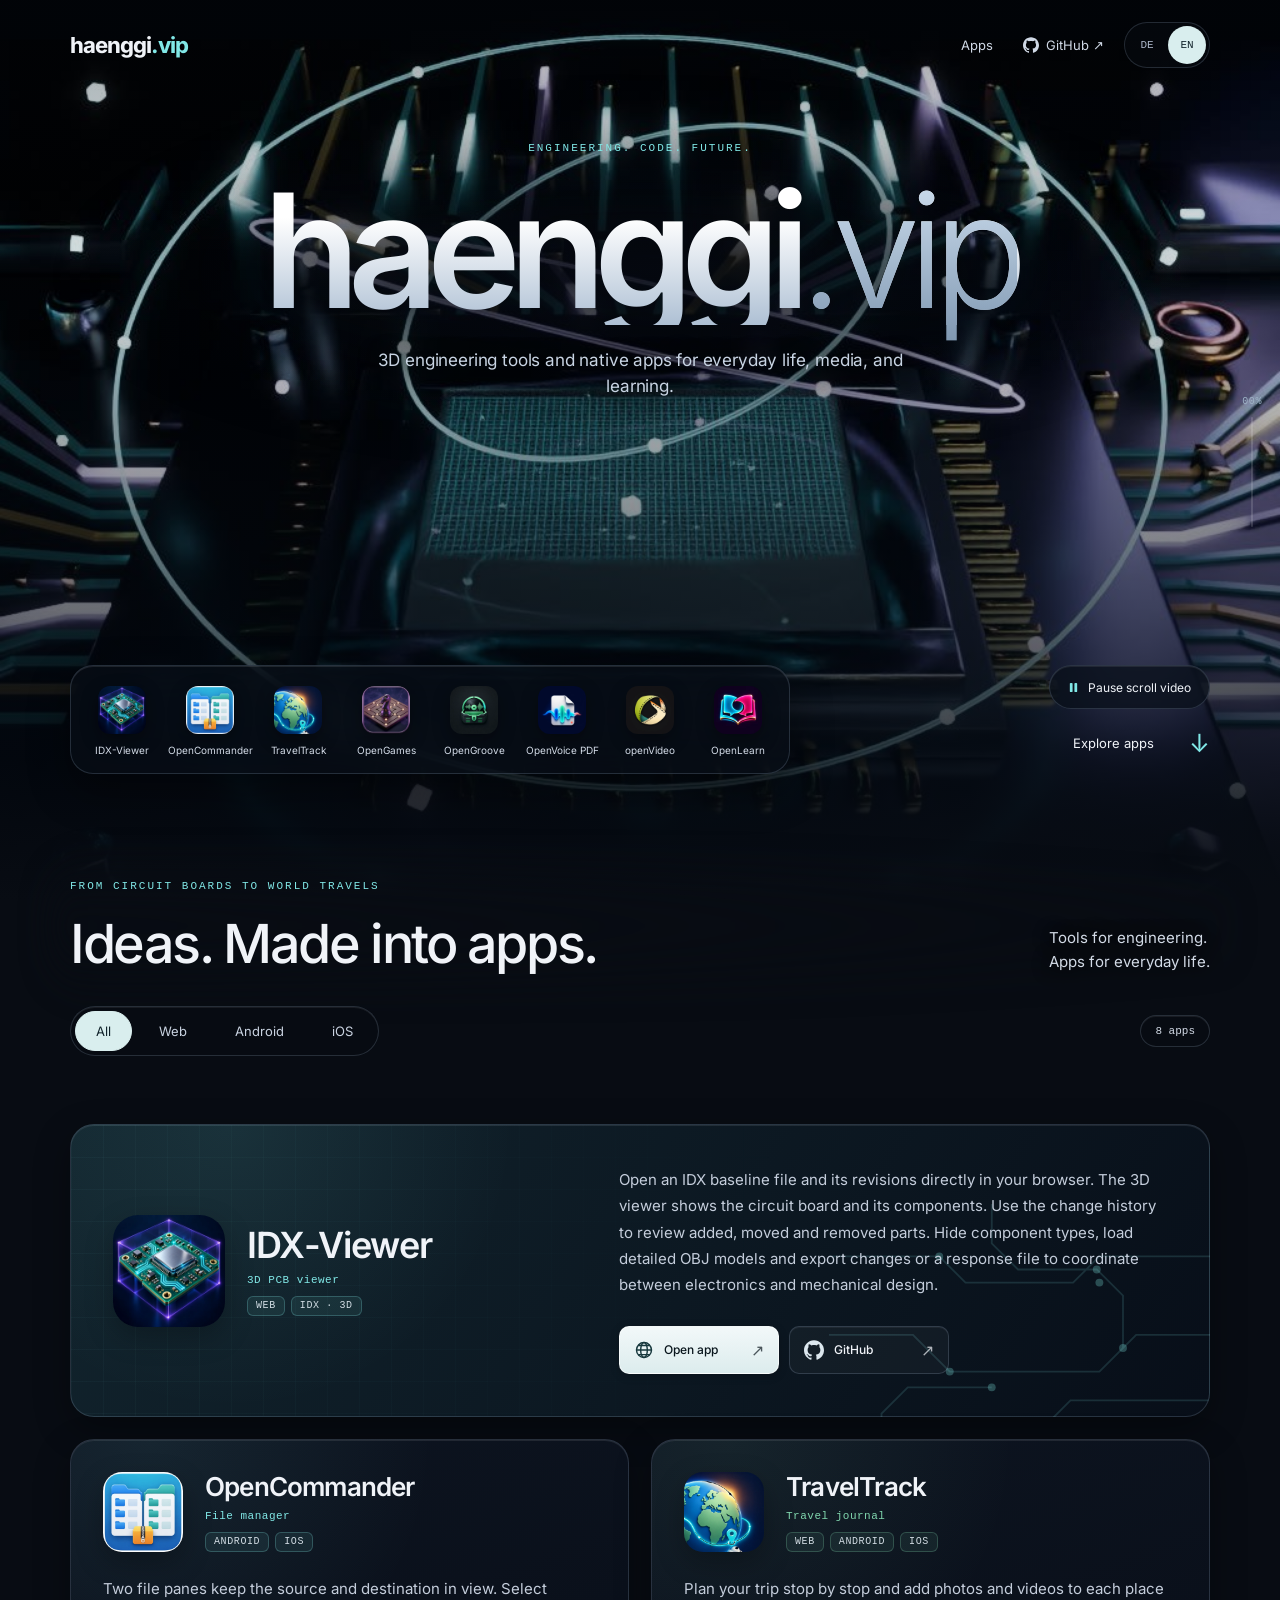
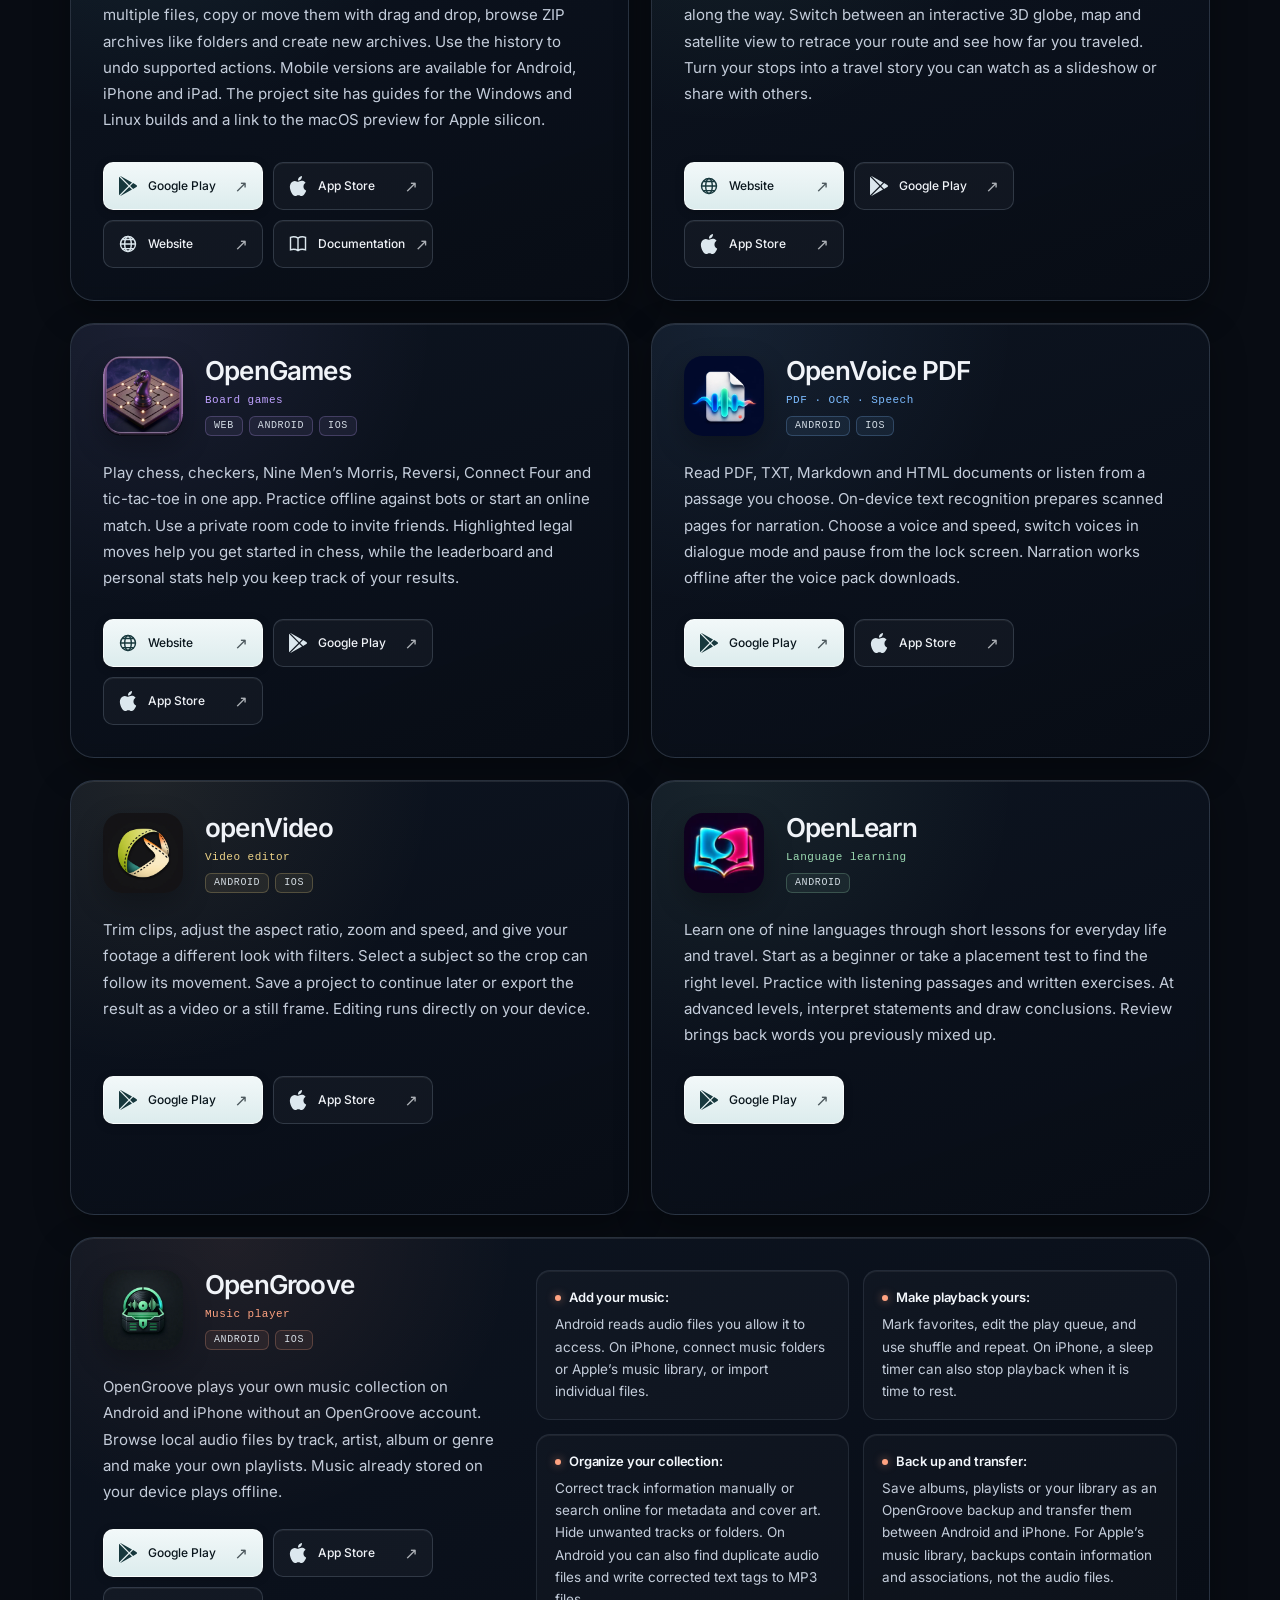
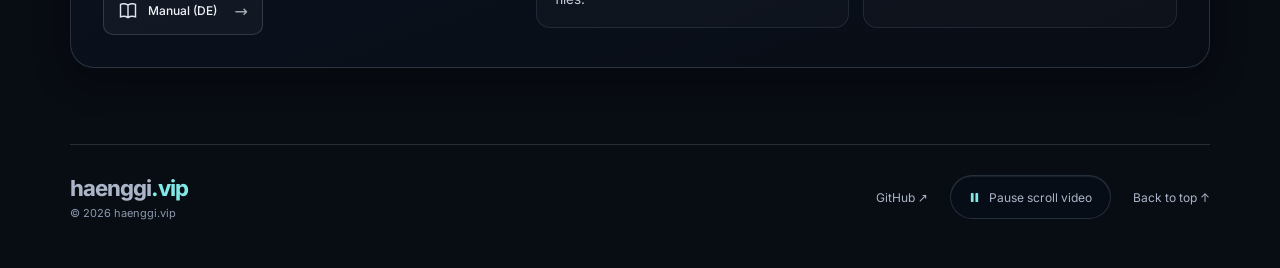
==== commit eef8702d: "Eliminate scroll stutter with All-Intra video, LERP scrubbing and GPU card optimizations" ====
--- a/en/index.html
+++ b/en/index.html
@@ -1,5 +1,5 @@
 <!doctype html>
-<html lang="en"><head><meta charset="utf-8"><meta name="viewport" content="width=device-width,initial-scale=1"><meta name="theme-color" content="#080c13"><title>haenggi.vip | Apps and PCB tools</title><meta name="description" content="Discover IDX-Viewer, OpenCommander, TravelTrack, OpenGames, OpenGroove, OpenVoice PDF, openVideo and OpenLearn: tools for engineering and everyday life."><meta property="og:title" content="haenggi.vip | Apps and PCB tools"><meta property="og:description" content="Discover IDX-Viewer, OpenCommander, TravelTrack, OpenGames, OpenGroove, OpenVoice PDF, openVideo and OpenLearn: tools for engineering and everyday life."><meta property="og:type" content="website"><link rel="canonical" href="https://haenggi.vip/en/"><link rel="icon" href="../assets/favicon.svg"><link rel="preload" href="../assets/fonts/inter-latin-wght.woff2" as="font" type="font/woff2" crossorigin><link rel="stylesheet" href="../styles.css?v=20261122-modern"><script src="../language.js" defer></script><script src="../app.js?v=20261122-modern" defer></script>
+<html lang="en"><head><meta charset="utf-8"><meta name="viewport" content="width=device-width,initial-scale=1"><meta name="theme-color" content="#080c13"><title>haenggi.vip | Apps and PCB tools</title><meta name="description" content="Discover IDX-Viewer, OpenCommander, TravelTrack, OpenGames, OpenGroove, OpenVoice PDF, openVideo and OpenLearn: tools for engineering and everyday life."><meta property="og:title" content="haenggi.vip | Apps and PCB tools"><meta property="og:description" content="Discover IDX-Viewer, OpenCommander, TravelTrack, OpenGames, OpenGroove, OpenVoice PDF, openVideo and OpenLearn: tools for engineering and everyday life."><meta property="og:type" content="website"><link rel="canonical" href="https://haenggi.vip/en/"><link rel="icon" href="../assets/favicon.svg"><link rel="preload" href="../assets/fonts/inter-latin-wght.woff2" as="font" type="font/woff2" crossorigin><link rel="stylesheet" href="../styles.css?v=20261123-smooth"><script src="../language.js" defer></script><script src="../app.js?v=20261123-smooth" defer></script>
 <link rel="alternate" hreflang="de" href="https://haenggi.vip/">
 <link rel="alternate" hreflang="en" href="https://haenggi.vip/en/">
 <link rel="alternate" hreflang="x-default" href="https://haenggi.vip/">
@@ -7,7 +7,7 @@
 <meta property="og:url" content="https://haenggi.vip/en/">
 <meta property="og:site_name" content="haenggi.vip">
 <meta property="og:locale" content="en_US">
-<meta property="og:image" content="https://haenggi.vip/assets/hero-poster.jpg?v=digital-core2">
+<meta property="og:image" content="https://haenggi.vip/assets/hero-poster.jpg?v=digital-core-intra">
 <meta property="og:image:width" content="1280">
 <meta property="og:image:height" content="720">
 <meta property="og:image:alt" content="Mechanical structure from the haenggi.vip background film">
@@ -213,7 +213,7 @@
 </head>
 <body><a class="skip-link" href="#apps">Skip to apps</a>
 <header class="site-header"><a class="brand" href="#origin">haenggi<span>.vip</span></a><nav aria-label="Main navigation"><a href="#apps">Apps</a><a href="https://github.com/haenggi-vip" class="nav-github"><svg class="nav-icon" aria-hidden="true" focusable="false" fill="currentColor" role="img" viewBox="0 0 24 24" xmlns="http://www.w3.org/2000/svg"><path d="M12 .297c-6.63 0-12 5.373-12 12 0 5.303 3.438 9.8 8.205 11.385.6.113.82-.258.82-.577 0-.285-.01-1.04-.015-2.04-3.338.724-4.042-1.61-4.042-1.61C4.422 18.07 3.633 17.7 3.633 17.7c-1.087-.744.084-.729.084-.729 1.205.084 1.838 1.236 1.838 1.236 1.07 1.835 2.809 1.305 3.495.998.108-.776.417-1.305.76-1.605-2.665-.3-5.466-1.332-5.466-5.93 0-1.31.465-2.38 1.235-3.22-.135-.303-.54-1.523.105-3.176 0 0 1.005-.322 3.3 1.23.96-.267 1.98-.399 3-.405 1.02.006 2.04.138 3 .405 2.28-1.552 3.285-1.23 3.285-1.23.645 1.653.24 2.873.12 3.176.765.84 1.23 1.91 1.23 3.22 0 4.61-2.805 5.625-5.475 5.92.42.36.81 1.096.81 2.22 0 1.606-.015 2.896-.015 3.286 0 .315.21.69.825.57C20.565 22.092 24 17.592 24 12.297c0-6.627-5.373-12-12-12"/></svg><span>GitHub ↗</span></a></nav><div class="language-switch" role="group" aria-label="Language"><a href="../?lang=de" lang="de" hreflang="de">DE</a><a href="./?lang=en" lang="en" hreflang="en" aria-current="page">EN</a></div></header>
-<div class="background" aria-hidden="true"><img class="media-poster" fetchpriority="high" src="../assets/hero-poster.jpg?v=digital-core2" alt="" width="1280" height="720"><video id="hero-video" data-scroll-src="../assets/hero-scroll.mp4?v=digital-core2" data-scroll-src-mobile="../assets/hero-scroll-mobile.mp4?v=digital-core2" muted playsinline preload="none" poster="../assets/hero-poster.jpg?v=digital-core2"></video></div>
+<div class="background" aria-hidden="true"><img class="media-poster" fetchpriority="high" src="../assets/hero-poster.jpg?v=digital-core-intra" alt="" width="1280" height="720"><video id="hero-video" data-scroll-src="../assets/hero-scroll.mp4?v=digital-core-intra" data-scroll-src-mobile="../assets/hero-scroll-mobile.mp4?v=digital-core-intra" muted playsinline preload="none" poster="../assets/hero-poster.jpg?v=digital-core-intra"></video></div>
 <aside class="scroll-hud" aria-label="Scroll progress"><span><span id="scroll-value">00</span>%</span><div class="progress-track"><i id="progress-fill"></i></div></aside>
 <main><section id="origin" class="hero"><div class="hero-shell"><div class="hero-heading"><p class="eyebrow">ENGINEERING. CODE. FUTURE.</p><h1>haenggi<span>.vip</span></h1><p class="hero-subline">3D engineering tools and native apps for everyday life, media, and learning.</p></div><div class="hero-bottom"><button class="motion-button hero-motion" data-motion-toggle aria-pressed="false">Pause scroll video</button><nav class="app-dock" aria-label="Jump to an app"><a href="#idx-viewer" title="IDX-Viewer"><img src="../assets/icons/idx-viewer.webp" width="48" height="48" alt=""><span>IDX-Viewer</span></a><a href="#opencommander" title="OpenCommander"><img src="../assets/icons/opencommander.webp" width="48" height="48" alt=""><span>OpenCommander</span></a><a href="#traveltrack" title="TravelTrack"><img src="../assets/icons/traveltrack.webp" width="48" height="48" alt=""><span>TravelTrack</span></a><a href="#opengames" title="OpenGames"><img src="../assets/icons/opengames.webp" width="48" height="48" alt=""><span>OpenGames</span></a><a href="#opengroove" title="OpenGroove"><img src="../assets/icons/opengroove.webp" width="48" height="48" alt=""><span>OpenGroove</span></a><a href="#openvoicepdf" title="OpenVoice PDF"><img src="../assets/icons/openvoicepdf.webp" width="48" height="48" alt=""><span>OpenVoice PDF</span></a><a href="#openvideo" title="openVideo"><img src="../assets/icons/openvideo.webp" width="48" height="48" alt=""><span>openVideo</span></a><a href="#openlearn" title="OpenLearn"><img src="../assets/icons/openlearn.webp" width="48" height="48" alt=""><span>OpenLearn</span></a></nav><a class="scroll-cue" href="#apps"><span>Explore apps</span><span aria-hidden="true">↓</span></a></div></div></section>
 <div id="apps" class="collection"><div class="collection-heading"><div><p class="eyebrow">FROM CIRCUIT BOARDS TO WORLD TRAVELS</p><h2>Ideas. Made into apps.</h2></div><p class="collection-note">Tools for engineering.<br>Apps for everyday life.</p></div>
--- a/styles.css
+++ b/styles.css
@@ -213,7 +213,10 @@
 
 /* 5) Precision dark cards: top specular edge, mouse spotlight & platform badges. */
 .app-card {
-  background: linear-gradient(160deg, rgba(17, 26, 39, .88), rgba(8, 13, 22, .93));
+  background: linear-gradient(160deg, rgba(14, 22, 34, .92), rgba(8, 13, 22, .96));
+  backdrop-filter: blur(8px);
+  -webkit-backdrop-filter: blur(8px);
+  contain: layout style paint;
   box-shadow: inset 0 1px 0 rgba(255, 255, 255, .09), 0 12px 36px rgba(0, 0, 0, .32);
 }
 .app-card:before {
